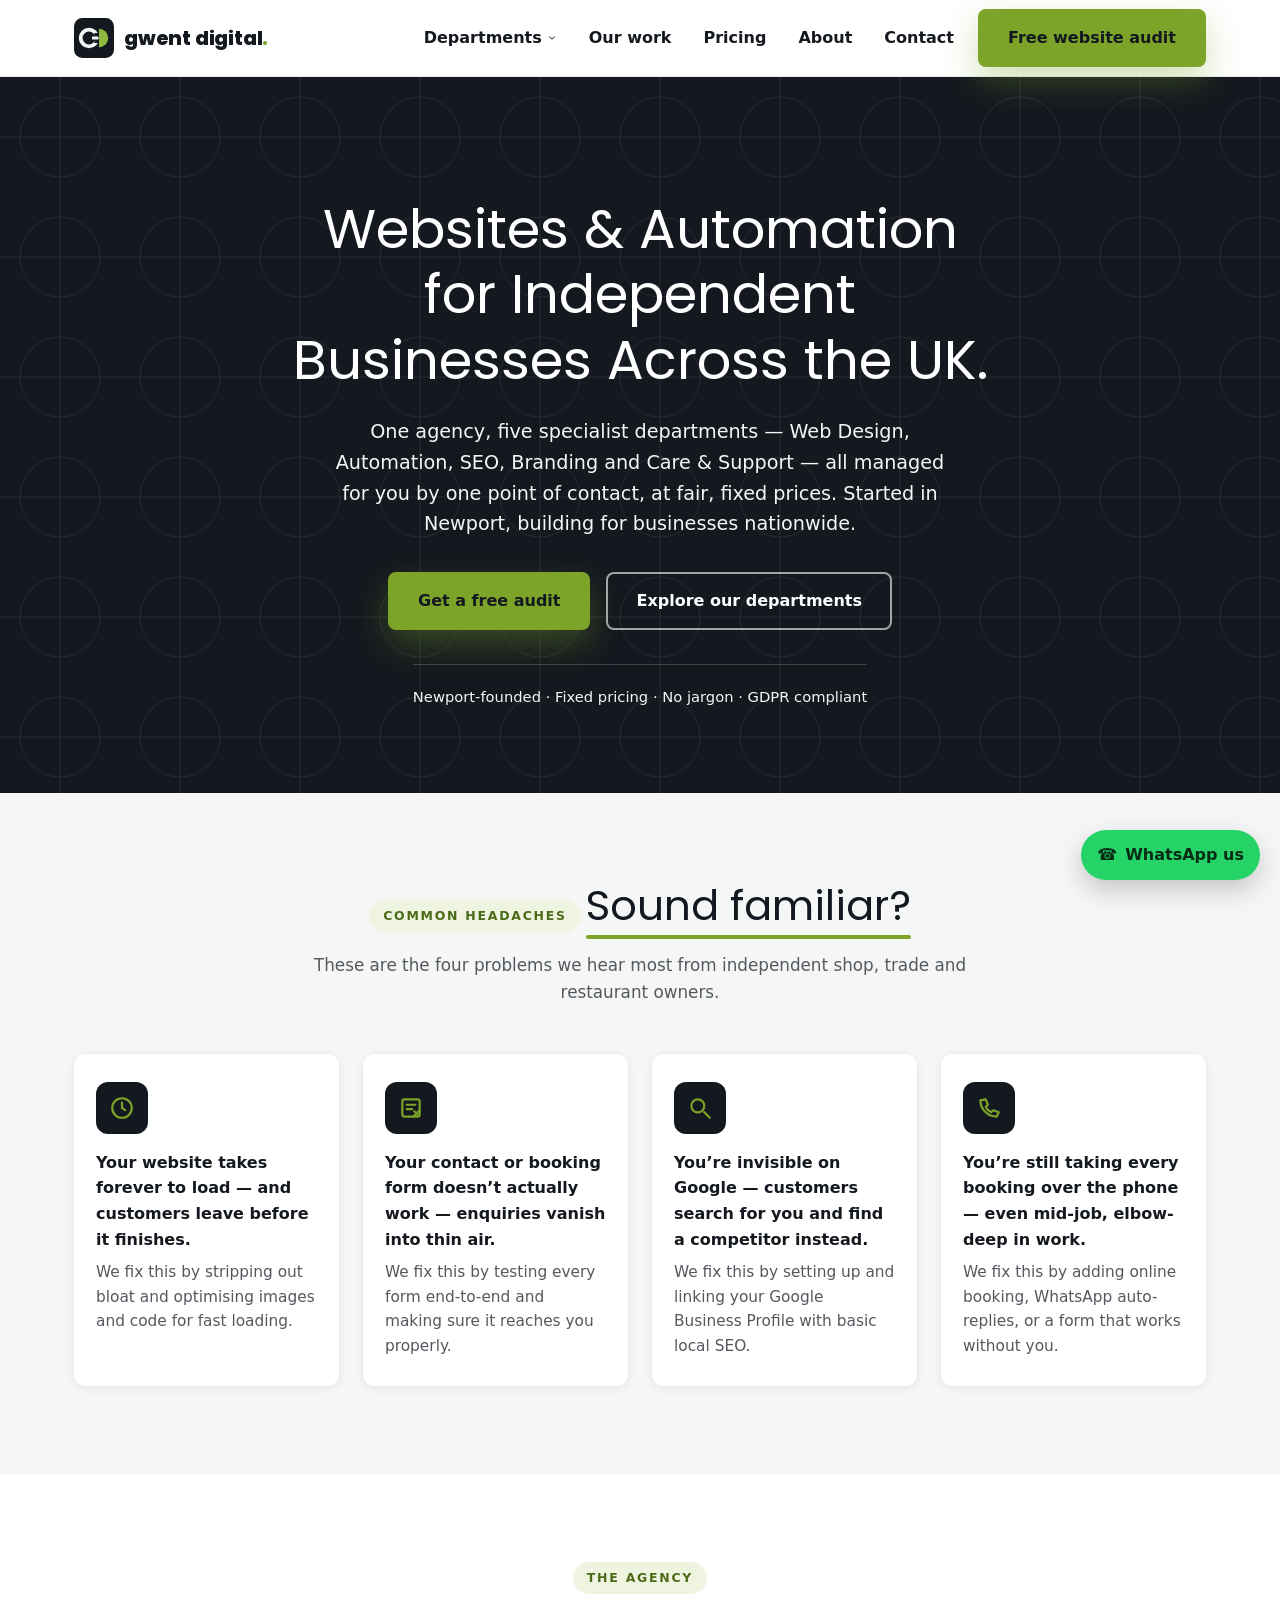
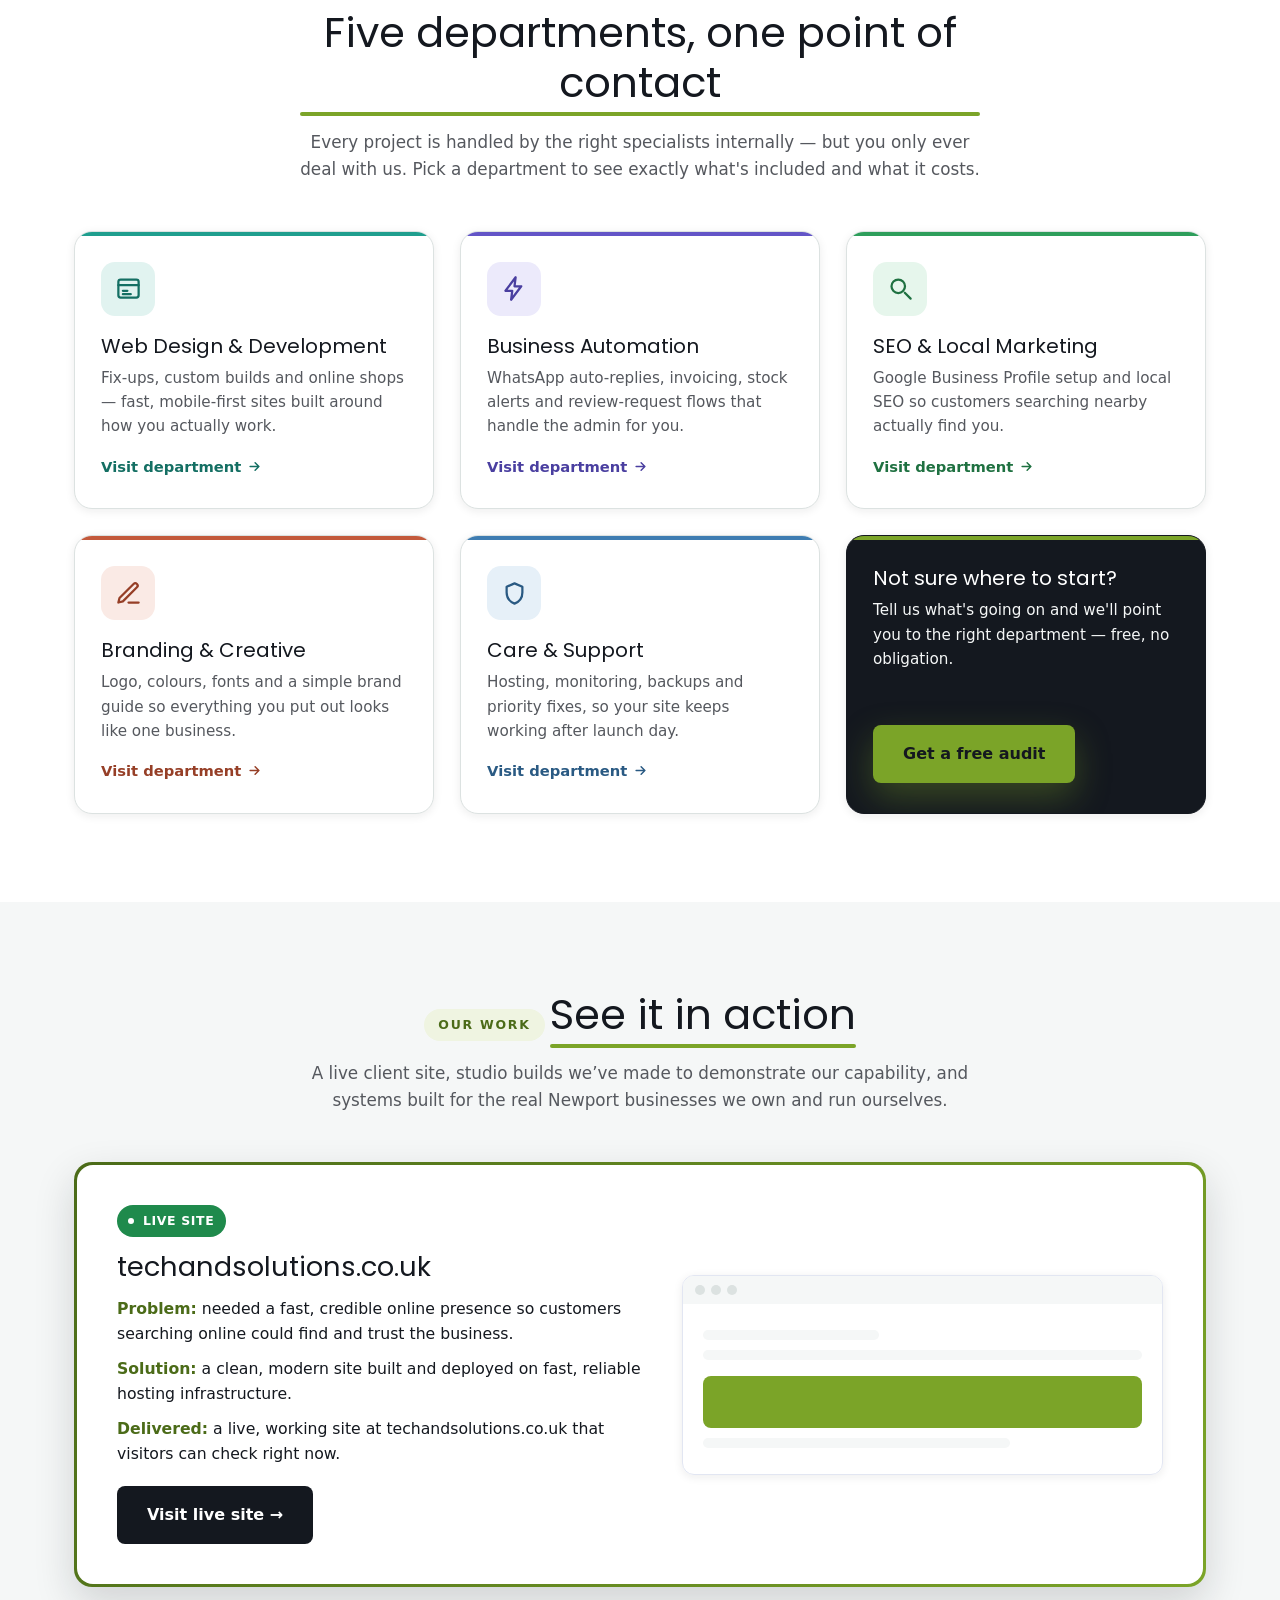
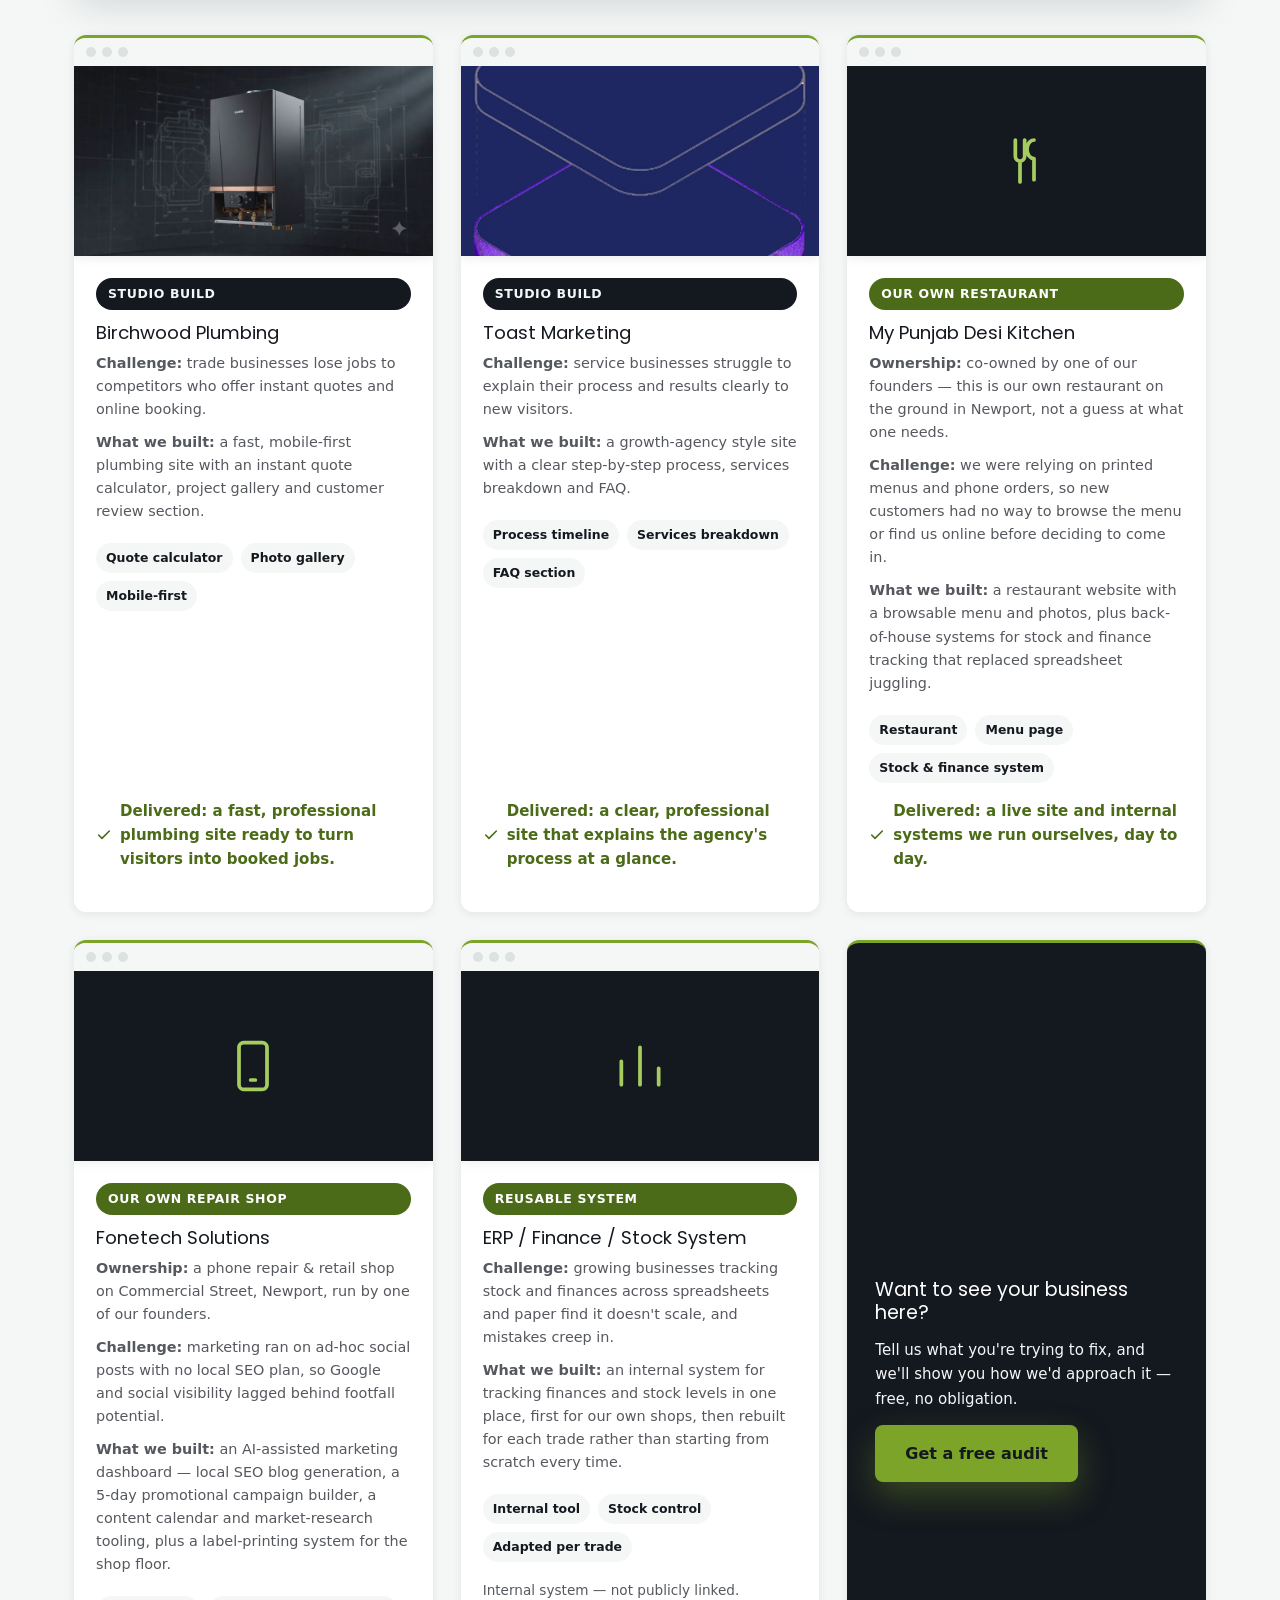
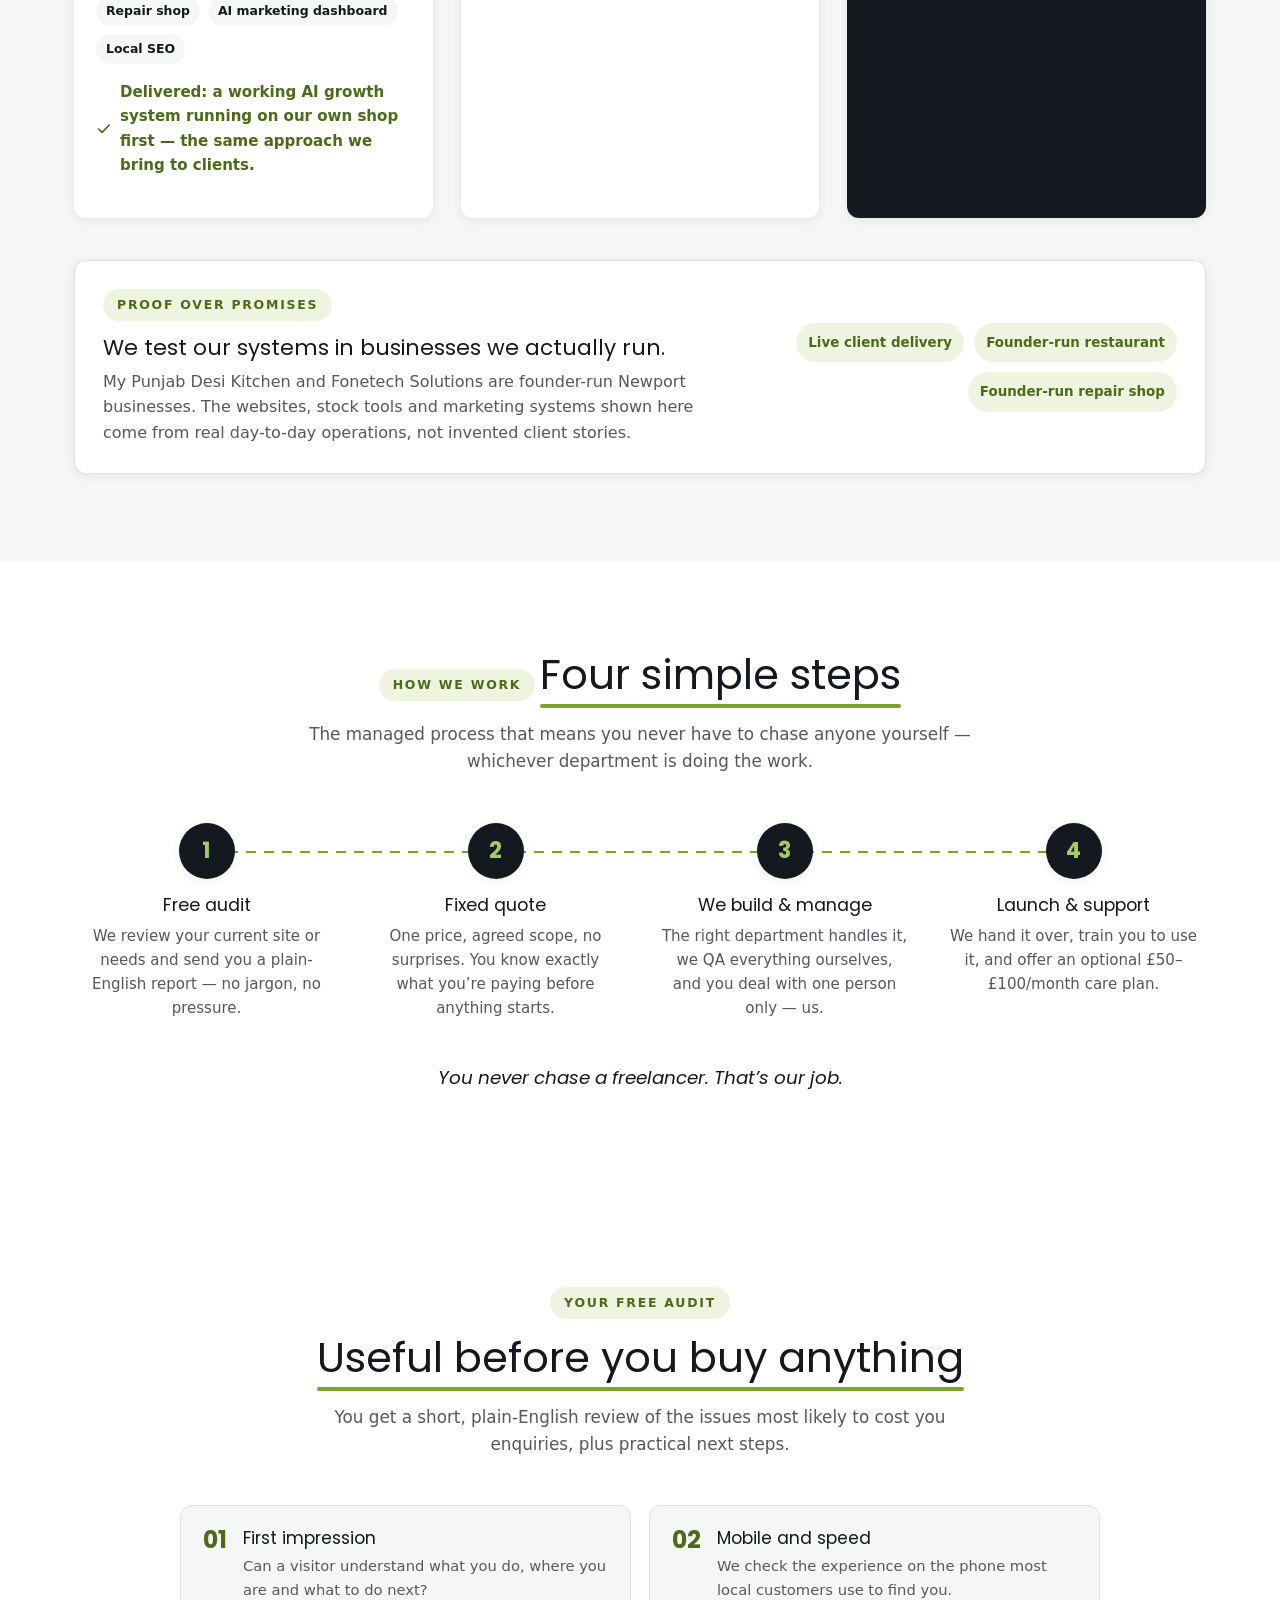
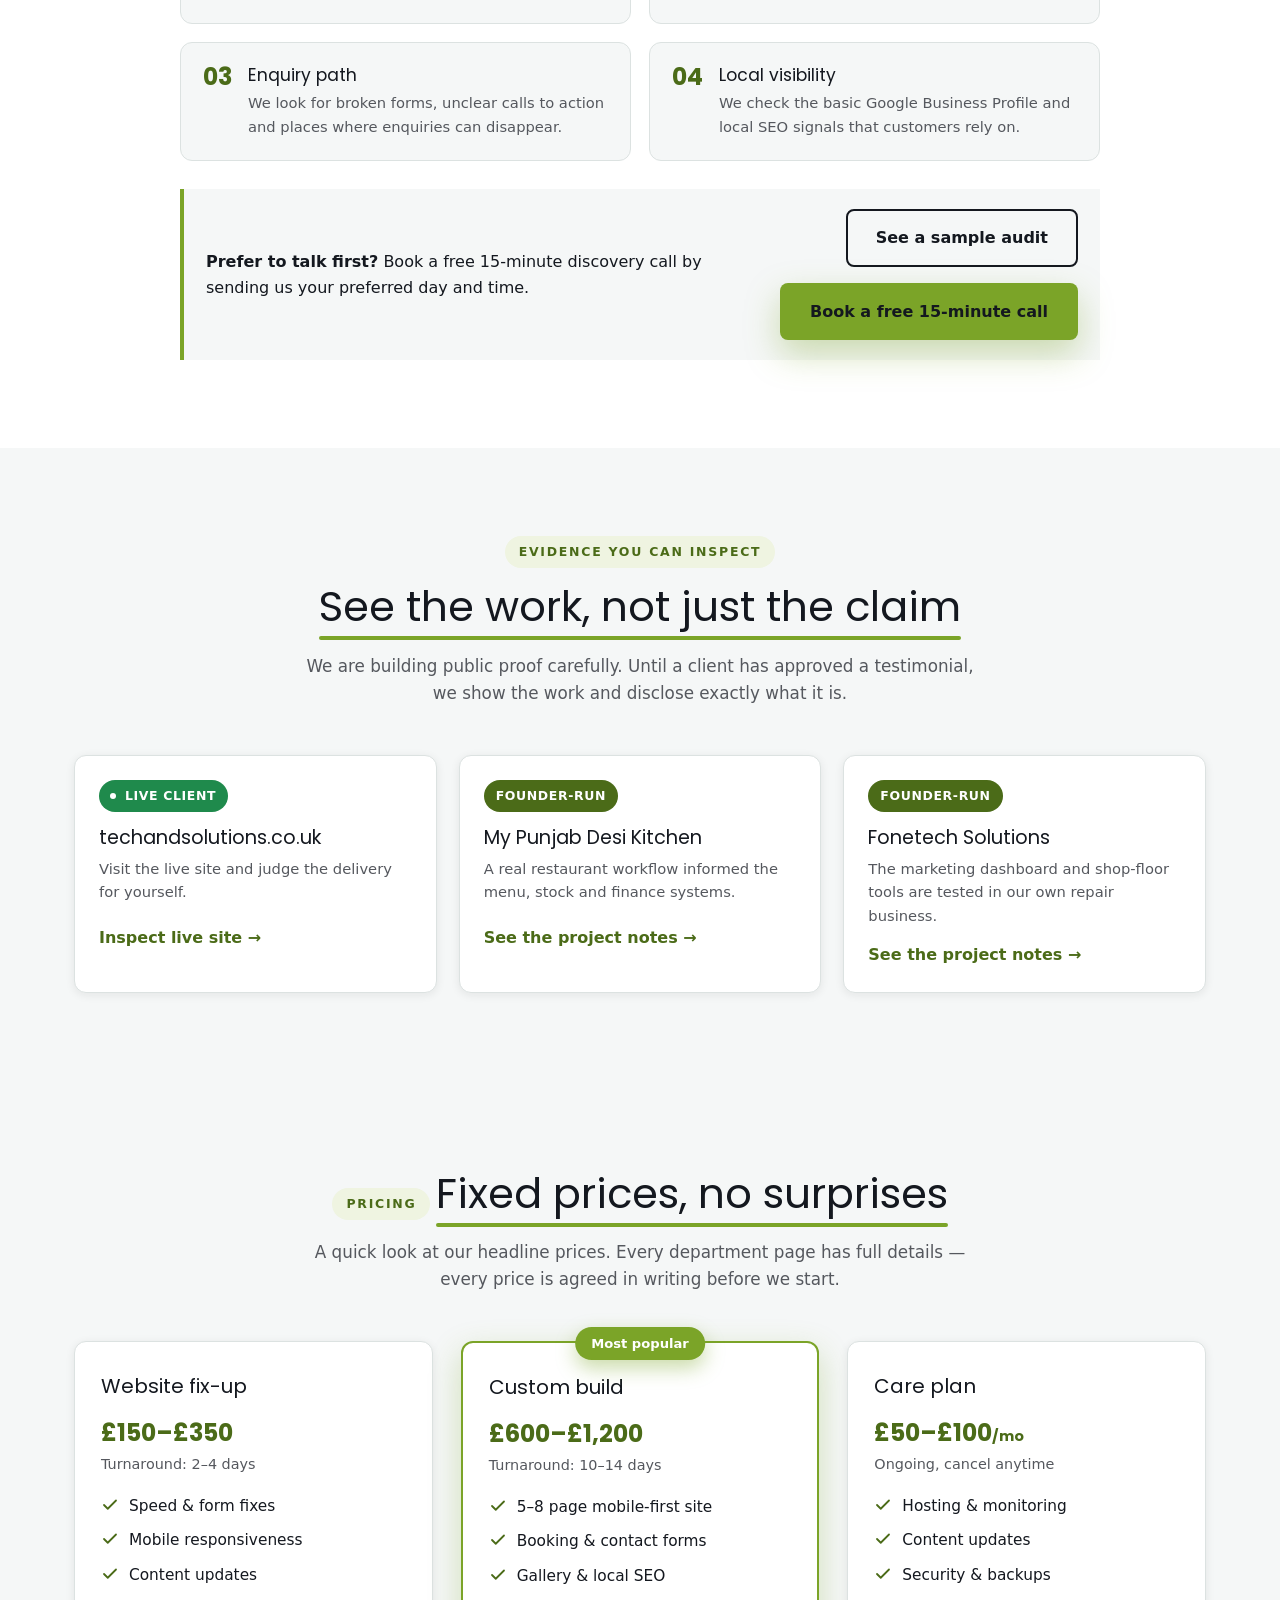
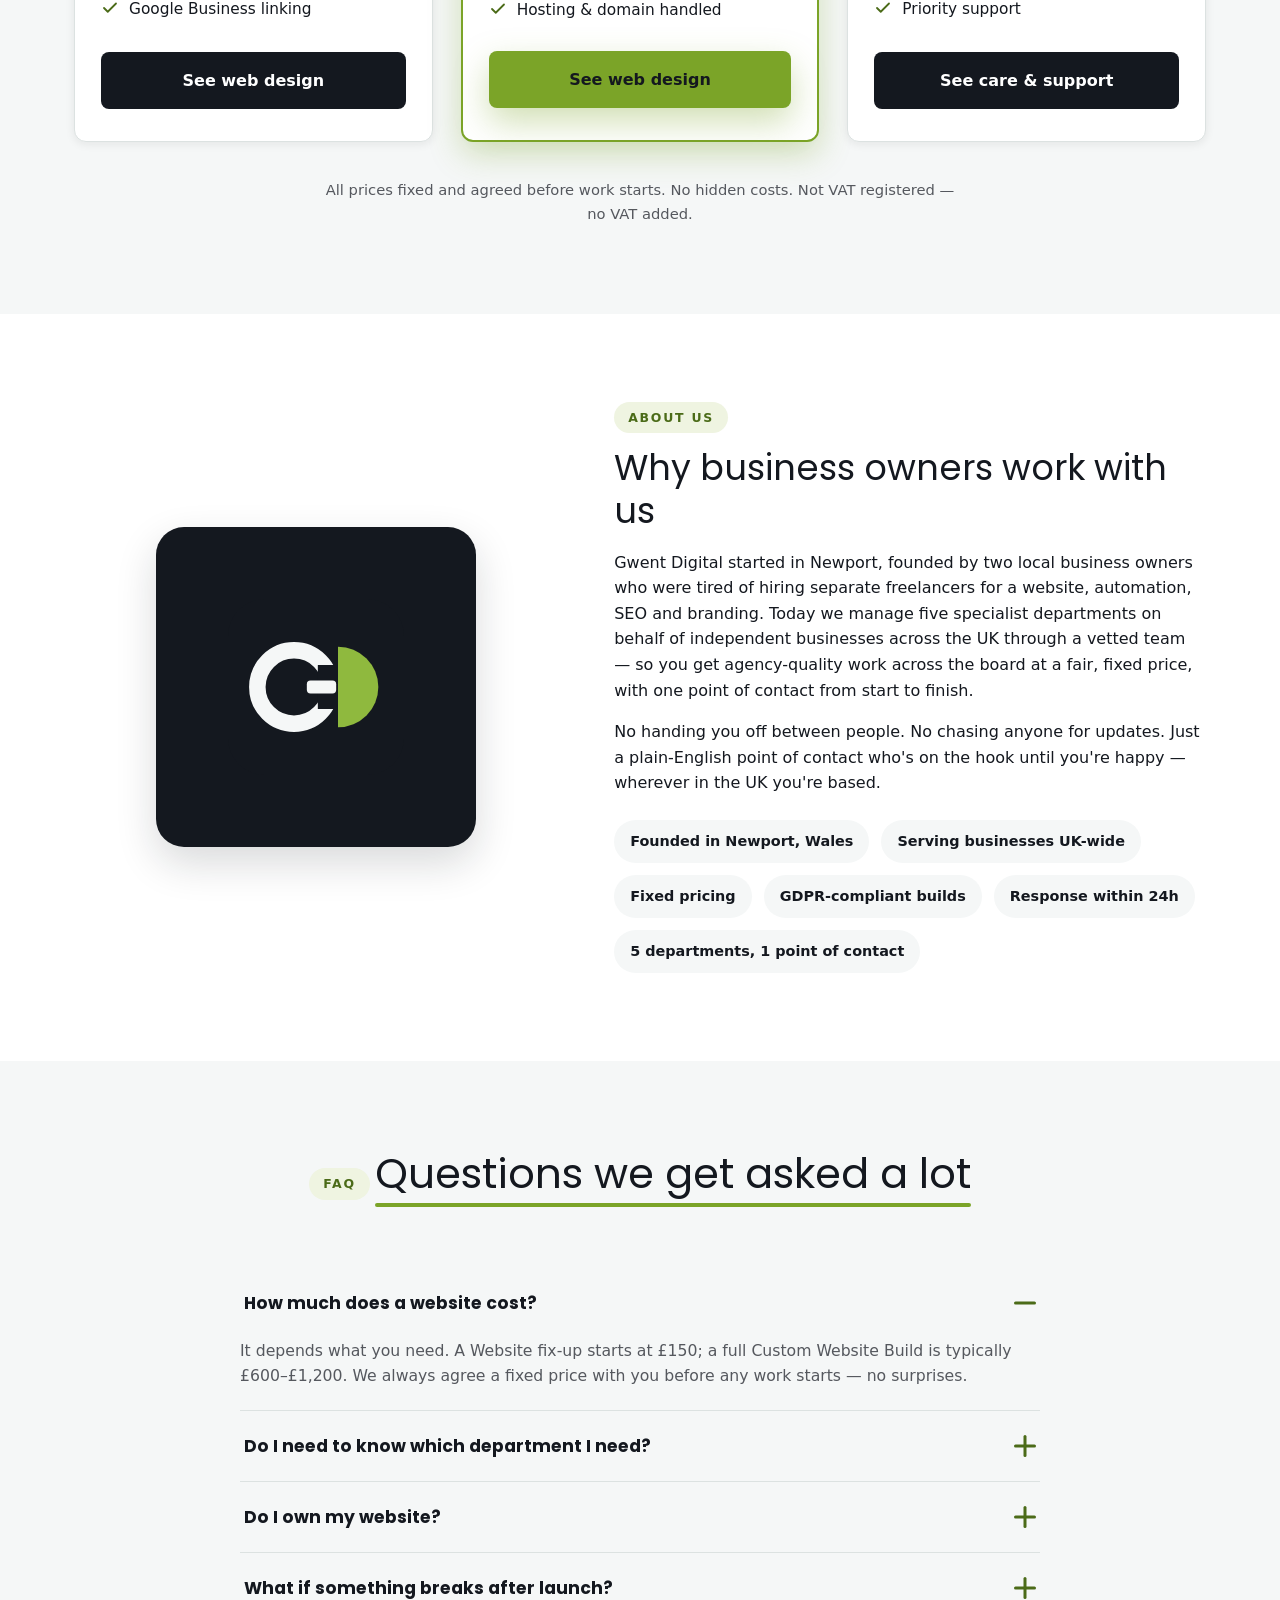
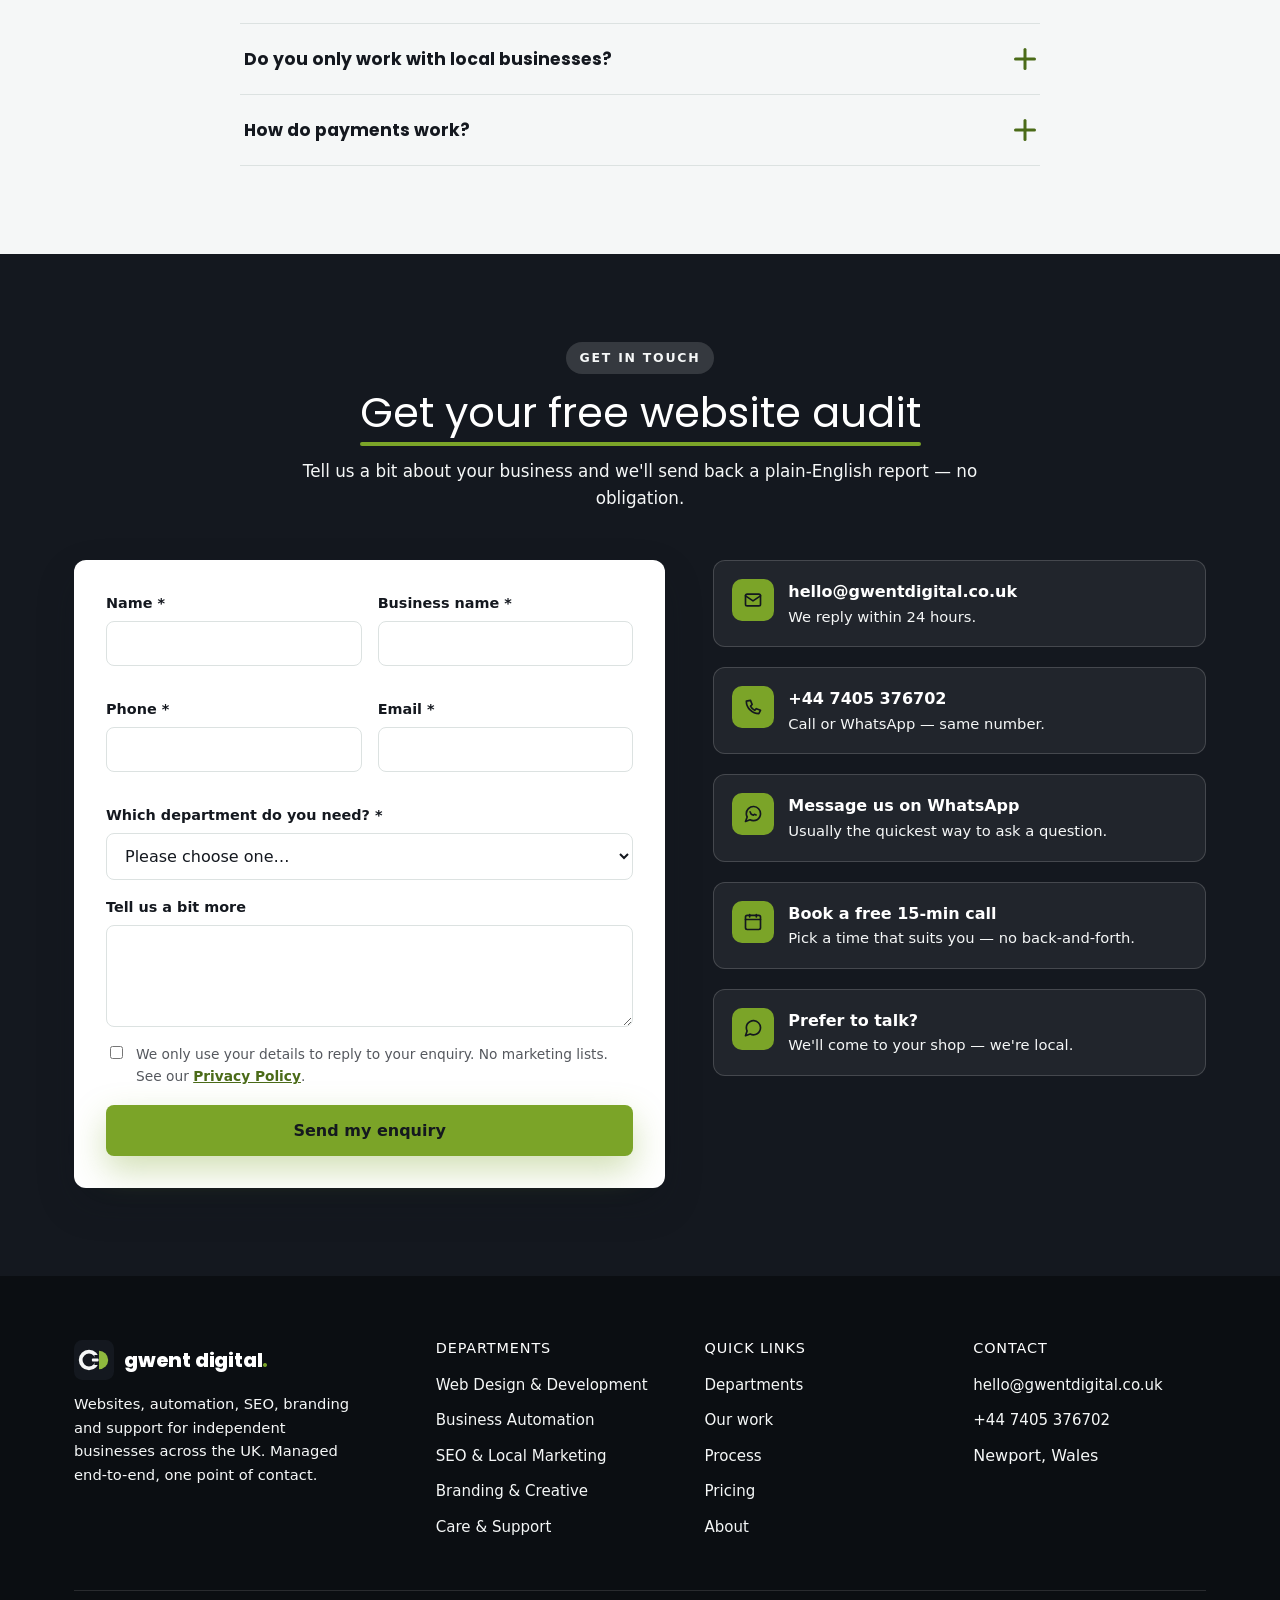
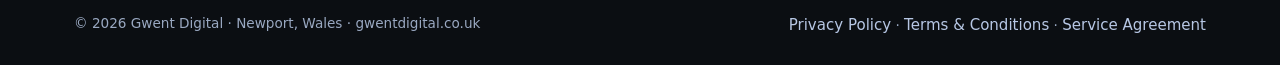
==== index.html @ 3e13096c "Rebrand to navy+olive GD monogram, reposition site UK-wide, and rework Our Work section - New GD mon" ====
﻿<!DOCTYPE html>
<html lang="en-GB">
<head>
<meta charset="UTF-8">
<meta name="viewport" content="width=device-width, initial-scale=1">
<title>Web Design & Digital Agency UK | Gwent Digital — Web, Automation, SEO, Branding &amp; Support</title>
<meta name="description" content="Gwent Digital is a five-department digital agency for independent businesses across the UK: Web Design, Automation, SEO & Local Marketing, Branding, and Care & Support. Fixed pricing, one point of contact.">
<meta name="author" content="Gwent Digital">
<meta name="robots" content="index, follow">
<link rel="canonical" href="https://gwentdigital.co.uk/">

<!-- Open Graph -->
<meta property="og:type" content="website">
<meta property="og:site_name" content="Gwent Digital">
<meta property="og:title" content="Gwent Digital — Web, Automation, SEO, Branding &amp; Support for Independent Businesses UK-Wide">
<meta property="og:description" content="Five specialist departments, one point of contact. Fixed pricing, no jargon, free website audit.">
<meta property="og:url" content="https://gwentdigital.co.uk/">
<meta property="og:image" content="https://gwentdigital.co.uk/assets/brand/og-image.png">
<meta property="og:locale" content="en_GB">
<meta name="twitter:card" content="summary_large_image">
<meta name="twitter:title" content="Gwent Digital — Websites, Automation, SEO, Branding &amp; Support">
<meta name="twitter:description" content="Fixed pricing, fast turnaround, one point of contact. Free website audit.">
<meta name="twitter:image" content="https://gwentdigital.co.uk/assets/brand/og-image.png">

<link rel="icon" type="image/svg+xml" href="assets/brand/favicon.svg">
<link rel="apple-touch-icon" href="apple-touch-icon.png">
<link rel="icon" type="image/png" sizes="32x32" href="favicon-32x32.png">
<link rel="icon" type="image/png" sizes="16x16" href="favicon-16x16.png">

<link rel="stylesheet" href="assets/css/style.css">

<script type="application/ld+json">
{
  "@context": "https://schema.org",
  "@type": "LocalBusiness",
  "name": "Gwent Digital",
  "image": "https://gwentdigital.co.uk/assets/brand/og-image.png",
  "url": "https://gwentdigital.co.uk/",
  "email": "hello@gwentdigital.co.uk",
  "telephone": "+447405376702",
  "priceRange": "££",
  "address": {
    "@type": "PostalAddress",
    "addressLocality": "Newport",
    "addressRegion": "Wales",
    "addressCountry": "GB"
  },
  "areaServed": "United Kingdom",
  "makesOffer": [
    { "@type": "Offer", "itemOffered": { "@type": "Service", "name": "Web Design & Development" } },
    { "@type": "Offer", "itemOffered": { "@type": "Service", "name": "Business Automation" } },
    { "@type": "Offer", "itemOffered": { "@type": "Service", "name": "SEO & Local Marketing" } },
    { "@type": "Offer", "itemOffered": { "@type": "Service", "name": "Branding & Creative" } },
    { "@type": "Offer", "itemOffered": { "@type": "Service", "name": "Care & Support" } }
  ]
}
</script>
</head>
<body>
<script>document.documentElement.classList.add('js');</script>

<a class="skip-link" href="#main">Skip to content</a>

<header class="navbar" id="navbar">
  <div class="nav-inner">
    <a href="#top" class="brand" aria-label="Gwent Digital — home">
      <img src="assets/brand/icon.svg" alt="" aria-hidden="true" class="logo-img" height="40"
           onerror="this.style.display='none'; this.nextElementSibling.style.display='inline-flex';">
      <svg class="logo-fallback" aria-hidden="true" style="display:none" viewBox="0 0 96 96">
        <rect width="96" height="96" rx="20" fill="#14181F"/>
        <circle cx="36" cy="48" r="20" fill="none" stroke="#F5F7F7" stroke-width="9"/>
        <rect x="49" y="36" width="15" height="24" fill="#14181F"/>
        <rect x="43" y="44.5" width="16" height="7" rx="2" fill="#F5F7F7"/>
        <path d="M60 26 A22 22 0 0 1 60 70 Z" fill="#8FB93E"/>
      </svg>
      <span class="brand-name">Gwent Digital</span>
    </a>
    <ul class="nav-links">
      <li class="has-dropdown" id="dept-dropdown">
        <a href="#departments" class="dd-toggle" aria-haspopup="true" aria-expanded="false">Departments
          <svg class="nav-caret" viewBox="0 0 24 24" fill="none" stroke="currentColor" stroke-width="2.4" stroke-linecap="round" stroke-linejoin="round"><path d="M6 9l6 6 6-6"/></svg>
        </a>
        <div class="dropdown-menu">
          <a class="dropdown-item" data-accent="web-design" href="departments/web-design.html">
            <span class="dd-icon"><svg viewBox="0 0 24 24" fill="none" stroke-width="2" stroke-linecap="round" stroke-linejoin="round"><rect x="3" y="4" width="18" height="16" rx="2"/><path d="M3 9h18"/><path d="M7 14h4M7 17h7"/></svg></span>
            <span class="dd-copy"><strong>Web Design &amp; Development</strong><small>Fast, mobile-first websites, built and managed end-to-end.</small></span>
          </a>
          <a class="dropdown-item" data-accent="automation" href="departments/automation.html">
            <span class="dd-icon"><svg viewBox="0 0 24 24" fill="none" stroke-width="2" stroke-linecap="round" stroke-linejoin="round"><path d="M13 2L4 14h6l-1 8 9-12h-6l1-8z"/></svg></span>
            <span class="dd-copy"><strong>Business Automation</strong><small>WhatsApp replies, invoicing and stock alerts that run themselves.</small></span>
          </a>
          <a class="dropdown-item" data-accent="seo-marketing" href="departments/seo-marketing.html">
            <span class="dd-icon"><svg viewBox="0 0 24 24" fill="none" stroke-width="2" stroke-linecap="round" stroke-linejoin="round"><circle cx="10" cy="10" r="6"/><path d="M21 21l-5.2-5.2"/></svg></span>
            <span class="dd-copy"><strong>SEO &amp; Local Marketing</strong><small>Get found on Google before your competitors do.</small></span>
          </a>
          <a class="dropdown-item" data-accent="branding" href="departments/branding.html">
            <span class="dd-icon"><svg viewBox="0 0 24 24" fill="none" stroke-width="2" stroke-linecap="round" stroke-linejoin="round"><path d="M12 20h9"/><path d="M16.5 3.5a2.12 2.12 0 013 3L7 19l-4 1 1-4 12.5-12.5z"/></svg></span>
            <span class="dd-copy"><strong>Branding &amp; Creative</strong><small>Logos, colours and a visual identity people remember.</small></span>
          </a>
          <a class="dropdown-item" data-accent="care-support" href="departments/care-support.html">
            <span class="dd-icon"><svg viewBox="0 0 24 24" fill="none" stroke-width="2" stroke-linecap="round" stroke-linejoin="round"><path d="M12 3l7 3v5c0 5-3.2 8.4-7 10-3.8-1.6-7-5-7-10V6l7-3z"/></svg></span>
            <span class="dd-copy"><strong>Care &amp; Support</strong><small>Hosting, monitoring and updates so nothing breaks quietly.</small></span>
          </a>
        </div>
      </li>
      <li><a href="#work">Our work</a></li>
      <li><a href="#pricing">Pricing</a></li>
      <li><a href="#about">About</a></li>
      <li><a href="#contact">Contact</a></li>
      <li><a class="btn btn-gold nav-cta" href="#contact">Free website audit</a></li>
    </ul>
    <button class="hamburger" id="hamburger" aria-label="Open menu" aria-expanded="false" aria-controls="mobile-panel">
      <svg class="icon-open" viewBox="0 0 24 24" fill="none" stroke="#14181F" stroke-width="2" stroke-linecap="round"><path d="M3 6h18M3 12h18M3 18h18"/></svg>
      <svg class="icon-close" viewBox="0 0 24 24" fill="none" stroke="#14181F" stroke-width="2" stroke-linecap="round"><path d="M6 6l12 12M18 6L6 18"/></svg>
    </button>
  </div>
  <nav class="mobile-panel" id="mobile-panel" aria-label="Mobile navigation">
    <ul>
      <li class="mp-group-label">Departments</li>
      <li><a class="mp-sub" href="departments/web-design.html">Web Design &amp; Development</a></li>
      <li><a class="mp-sub" href="departments/automation.html">Business Automation</a></li>
      <li><a class="mp-sub" href="departments/seo-marketing.html">SEO &amp; Local Marketing</a></li>
      <li><a class="mp-sub" href="departments/branding.html">Branding &amp; Creative</a></li>
      <li><a class="mp-sub" href="departments/care-support.html">Care &amp; Support</a></li>
      <li><a href="#work">Our work</a></li>
      <li><a href="#pricing">Pricing</a></li>
      <li><a href="#about">About</a></li>
      <li><a href="#contact">Contact</a></li>
    </ul>
    <a class="btn btn-gold btn-block nav-cta" href="#contact">Free website audit</a>
  </nav>
</header>

<main id="main">

<!-- HERO -->
<section class="hero" id="top">
  <div class="container hero-inner reveal">
    <h1>Websites &amp; Automation for Independent Businesses Across the UK.</h1>
    <p class="subline">One agency, five specialist departments &mdash; Web Design, Automation, SEO, Branding and Care &amp; Support &mdash; all managed for you by one point of contact, at fair, fixed prices. Started in Newport, building for businesses nationwide.</p>
    <div class="hero-actions">
      <a href="#contact" class="btn btn-gold">Get a free audit</a>
      <a href="#departments" class="btn btn-outline">Explore our departments</a>
    </div>
    <div class="trust-strip">Newport-founded &middot; Fixed pricing &middot; No jargon &middot; GDPR compliant</div>
  </div>
</section>

<!-- PROBLEMS WE FIX -->
<section class="problems" id="problems">
  <div class="container">
    <div class="section-head reveal">
      <span class="section-label">Common headaches</span>
      <h2 class="underline">Sound familiar?</h2>
      <p>These are the four problems we hear most from independent shop, trade and restaurant owners.</p>
    </div>
    <div class="problem-grid reveal-stagger">
      <div class="problem-card">
        <div class="icon-wrap"><svg viewBox="0 0 24 24" fill="none" stroke-width="2" stroke-linecap="round" stroke-linejoin="round"><circle cx="12" cy="12" r="9"/><path d="M12 7v5l3 2"/></svg></div>
        <p class="pain">Your website takes forever to load &mdash; and customers leave before it finishes.</p>
        <p class="fix">We fix this by stripping out bloat and optimising images and code for fast loading.</p>
      </div>
      <div class="problem-card">
        <div class="icon-wrap"><svg viewBox="0 0 24 24" fill="none" stroke-width="2" stroke-linecap="round" stroke-linejoin="round"><rect x="4" y="4" width="16" height="16" rx="2"/><path d="M8 9h8M8 13h5"/><path d="M15 15l4 4M19 15l-4 4"/></svg></div>
        <p class="pain">Your contact or booking form doesn&rsquo;t actually work &mdash; enquiries vanish into thin air.</p>
        <p class="fix">We fix this by testing every form end-to-end and making sure it reaches you properly.</p>
      </div>
      <div class="problem-card">
        <div class="icon-wrap"><svg viewBox="0 0 24 24" fill="none" stroke-width="2" stroke-linecap="round" stroke-linejoin="round"><circle cx="10" cy="10" r="6"/><path d="M21 21l-5.2-5.2"/></svg></div>
        <p class="pain">You&rsquo;re invisible on Google &mdash; customers search for you and find a competitor instead.</p>
        <p class="fix">We fix this by setting up and linking your Google Business Profile with basic local SEO.</p>
      </div>
      <div class="problem-card">
        <div class="icon-wrap"><svg viewBox="0 0 24 24" fill="none" stroke-width="2" stroke-linecap="round" stroke-linejoin="round"><path d="M4 5c0 8 7 15 15 15l2-4-5-2-2 2c-2-1-4-3-5-5l2-2-2-5z"/></svg></div>
        <p class="pain">You&rsquo;re still taking every booking over the phone &mdash; even mid-job, elbow-deep in work.</p>
        <p class="fix">We fix this by adding online booking, WhatsApp auto-replies, or a form that works without you.</p>
      </div>
    </div>
  </div>
</section>

<!-- DEPARTMENTS -->
<section id="departments">
  <div class="container">
    <div class="section-head reveal">
      <span class="section-label">The agency</span>
      <h2 class="underline">Five departments, one point of contact</h2>
      <p>Every project is handled by the right specialists internally &mdash; but you only ever deal with us. Pick a department to see exactly what's included and what it costs.</p>
    </div>
    <div class="dept-grid reveal-stagger">

      <a class="dept-card" data-accent="web-design" href="departments/web-design.html">
        <div class="icon-wrap"><svg viewBox="0 0 24 24" fill="none" stroke-width="2" stroke-linecap="round" stroke-linejoin="round"><rect x="3" y="4" width="18" height="16" rx="2"/><path d="M3 9h18"/><path d="M7 14h4M7 17h7"/></svg></div>
        <h3>Web Design &amp; Development</h3>
        <p>Fix-ups, custom builds and online shops &mdash; fast, mobile-first sites built around how you actually work.</p>
        <span class="dept-link">Visit department <svg viewBox="0 0 24 24" fill="none" stroke="currentColor" stroke-width="2.4" stroke-linecap="round" stroke-linejoin="round"><path d="M5 12h14M13 6l6 6-6 6"/></svg></span>
      </a>

      <a class="dept-card" data-accent="automation" href="departments/automation.html">
        <div class="icon-wrap"><svg viewBox="0 0 24 24" fill="none" stroke-width="2" stroke-linecap="round" stroke-linejoin="round"><path d="M13 2L4 14h6l-1 8 9-12h-6l1-8z"/></svg></div>
        <h3>Business Automation</h3>
        <p>WhatsApp auto-replies, invoicing, stock alerts and review-request flows that handle the admin for you.</p>
        <span class="dept-link">Visit department <svg viewBox="0 0 24 24" fill="none" stroke="currentColor" stroke-width="2.4" stroke-linecap="round" stroke-linejoin="round"><path d="M5 12h14M13 6l6 6-6 6"/></svg></span>
      </a>

      <a class="dept-card" data-accent="seo-marketing" href="departments/seo-marketing.html">
        <div class="icon-wrap"><svg viewBox="0 0 24 24" fill="none" stroke-width="2" stroke-linecap="round" stroke-linejoin="round"><circle cx="10" cy="10" r="6"/><path d="M21 21l-5.2-5.2"/></svg></div>
        <h3>SEO &amp; Local Marketing</h3>
        <p>Google Business Profile setup and local SEO so customers searching nearby actually find you.</p>
        <span class="dept-link">Visit department <svg viewBox="0 0 24 24" fill="none" stroke="currentColor" stroke-width="2.4" stroke-linecap="round" stroke-linejoin="round"><path d="M5 12h14M13 6l6 6-6 6"/></svg></span>
      </a>

      <a class="dept-card" data-accent="branding" href="departments/branding.html">
        <div class="icon-wrap"><svg viewBox="0 0 24 24" fill="none" stroke-width="2" stroke-linecap="round" stroke-linejoin="round"><path d="M12 20h9"/><path d="M16.5 3.5a2.12 2.12 0 013 3L7 19l-4 1 1-4 12.5-12.5z"/></svg></div>
        <h3>Branding &amp; Creative</h3>
        <p>Logo, colours, fonts and a simple brand guide so everything you put out looks like one business.</p>
        <span class="dept-link">Visit department <svg viewBox="0 0 24 24" fill="none" stroke="currentColor" stroke-width="2.4" stroke-linecap="round" stroke-linejoin="round"><path d="M5 12h14M13 6l6 6-6 6"/></svg></span>
      </a>

      <a class="dept-card" data-accent="care-support" href="departments/care-support.html">
        <div class="icon-wrap"><svg viewBox="0 0 24 24" fill="none" stroke-width="2" stroke-linecap="round" stroke-linejoin="round"><path d="M12 3l7 3v5c0 5-3.2 8.4-7 10-3.8-1.6-7-5-7-10V6l7-3z"/></svg></div>
        <h3>Care &amp; Support</h3>
        <p>Hosting, monitoring, backups and priority fixes, so your site keeps working after launch day.</p>
        <span class="dept-link">Visit department <svg viewBox="0 0 24 24" fill="none" stroke="currentColor" stroke-width="2.4" stroke-linecap="round" stroke-linejoin="round"><path d="M5 12h14M13 6l6 6-6 6"/></svg></span>
      </a>

      <div class="dept-card" style="justify-content:center;align-items:flex-start;background:var(--navy);border-color:var(--navy);">
        <h3 style="color:var(--white);">Not sure where to start?</h3>
        <p style="color:var(--ice);">Tell us what's going on and we'll point you to the right department &mdash; free, no obligation.</p>
        <a href="#contact" class="btn btn-gold" style="margin-top:auto;">Get a free audit</a>
      </div>

    </div>
  </div>
</section>

<!-- OUR WORK -->
<section class="work" id="work">
  <div class="container">
    <div class="section-head reveal">
      <span class="section-label">Our work</span>
      <h2 class="underline">See it in action</h2>
      <p>A live client site, studio builds we&rsquo;ve made to demonstrate our capability, and systems built for the real Newport businesses we own and run ourselves.</p>
    </div>

    <div class="featured-card reveal">
      <div class="featured-card-inner">
        <div>
          <span class="badge badge-live">Live site</span>
          <h3>techandsolutions.co.uk</h3>
          <ul class="story-steps">
            <li><b>Problem:</b> needed a fast, credible online presence so customers searching online could find and trust the business.</li>
            <li><b>Solution:</b> a clean, modern site built and deployed on fast, reliable hosting infrastructure.</li>
            <li><b>Delivered:</b> a live, working site at techandsolutions.co.uk that visitors can check right now.</li>
          </ul>
          <a href="https://techandsolutions.co.uk" target="_blank" rel="noopener" class="btn btn-navy">Visit live site &rarr;</a>
        </div>
        <div class="mock-browser">
          <div class="mock-bar"><span></span><span></span><span></span></div>
          <div class="mock-body">
            <div class="mock-line short"></div>
            <div class="mock-line wide"></div>
            <div class="mock-block gold"></div>
            <div class="mock-line med"></div>
          </div>
        </div>
      </div>
    </div>

    <div class="work-grid reveal-stagger">

      <div class="story-card">
        <div class="mock-browser">
          <div class="mock-bar"><span></span><span></span><span></span></div>
          <img src="assets/work/birchwood-plumbing.jpg" alt="Product visual from the Birchwood Plumbing Studio Build site" class="mock-photo" loading="lazy" width="900" height="506">
        </div>
        <div class="story-card-body">
          <span class="badge badge-studio">Studio build</span>
          <h4>Birchwood Plumbing</h4>
          <p class="challenge"><b>Challenge:</b> trade businesses lose jobs to competitors who offer instant quotes and online booking.</p>
          <p class="challenge"><b>What we built:</b> a fast, mobile-first plumbing site with an instant quote calculator, project gallery and customer review section.</p>
          <div class="chip-row">
            <span class="chip">Quote calculator</span>
            <span class="chip">Photo gallery</span>
            <span class="chip">Mobile-first</span>
          </div>
          <p class="story-result"><svg viewBox="0 0 24 24" fill="none" stroke-width="2.4" stroke-linecap="round" stroke-linejoin="round"><path d="M20 6L9 17l-5-5"/></svg> Delivered: a fast, professional plumbing site ready to turn visitors into booked jobs.</p>
        </div>
      </div>

      <div class="story-card">
        <div class="mock-browser">
          <div class="mock-bar"><span></span><span></span><span></span></div>
          <img src="assets/work/toast-marketing.jpg" alt="Visual asset from the Toast Marketing Studio Build site" class="mock-photo" loading="lazy" width="700" height="736">
        </div>
        <div class="story-card-body">
          <span class="badge badge-studio">Studio build</span>
          <h4>Toast Marketing</h4>
          <p class="challenge"><b>Challenge:</b> service businesses struggle to explain their process and results clearly to new visitors.</p>
          <p class="challenge"><b>What we built:</b> a growth-agency style site with a clear step-by-step process, services breakdown and FAQ.</p>
          <div class="chip-row">
            <span class="chip">Process timeline</span>
            <span class="chip">Services breakdown</span>
            <span class="chip">FAQ section</span>
          </div>
          <p class="story-result"><svg viewBox="0 0 24 24" fill="none" stroke-width="2.4" stroke-linecap="round" stroke-linejoin="round"><path d="M20 6L9 17l-5-5"/></svg> Delivered: a clear, professional site that explains the agency's process at a glance.</p>
        </div>
      </div>

      <div class="story-card">
        <div class="mock-browser">
          <div class="mock-bar"><span></span><span></span><span></span></div>
          <div class="mock-iconpanel"><svg viewBox="0 0 24 24" fill="none" stroke-width="1.8" stroke-linecap="round" stroke-linejoin="round"><path d="M7 3v7a2 2 0 002 2h0a2 2 0 002-2V3M9 12v9M15 3c-1.5 0-3 1.5-3 4s1.5 4 3 4v9"/></svg></div>
        </div>
        <div class="story-card-body">
          <span class="badge badge-owned">Our own restaurant</span>
          <h4>My Punjab Desi Kitchen</h4>
          <p class="challenge"><b>Ownership:</b> co-owned by one of our founders &mdash; this is our own restaurant on the ground in Newport, not a guess at what one needs.</p>
          <p class="challenge"><b>Challenge:</b> we were relying on printed menus and phone orders, so new customers had no way to browse the menu or find us online before deciding to come in.</p>
          <p class="challenge"><b>What we built:</b> a restaurant website with a browsable menu and photos, plus back-of-house systems for stock and finance tracking that replaced spreadsheet juggling.</p>
          <div class="chip-row">
            <span class="chip">Restaurant</span>
            <span class="chip">Menu page</span>
            <span class="chip">Stock &amp; finance system</span>
          </div>
          <p class="story-result"><svg viewBox="0 0 24 24" fill="none" stroke-width="2.4" stroke-linecap="round" stroke-linejoin="round"><path d="M20 6L9 17l-5-5"/></svg> Delivered: a live site and internal systems we run ourselves, day to day.</p>
        </div>
      </div>

      <div class="story-card">
        <div class="mock-browser">
          <div class="mock-bar"><span></span><span></span><span></span></div>
          <div class="mock-iconpanel"><svg viewBox="0 0 24 24" fill="none" stroke-width="1.8" stroke-linecap="round" stroke-linejoin="round"><rect x="6" y="2" width="12" height="20" rx="2"/><path d="M11 18h2"/></svg></div>
        </div>
        <div class="story-card-body">
          <span class="badge badge-owned">Our own repair shop</span>
          <h4>Fonetech Solutions</h4>
          <p class="challenge"><b>Ownership:</b> a phone repair &amp; retail shop on Commercial Street, Newport, run by one of our founders.</p>
          <p class="challenge"><b>Challenge:</b> marketing ran on ad-hoc social posts with no local SEO plan, so Google and social visibility lagged behind footfall potential.</p>
          <p class="challenge"><b>What we built:</b> an AI-assisted marketing dashboard &mdash; local SEO blog generation, a 5-day promotional campaign builder, a content calendar and market-research tooling, plus a label-printing system for the shop floor.</p>
          <div class="chip-row">
            <span class="chip">Repair shop</span>
            <span class="chip">AI marketing dashboard</span>
            <span class="chip">Local SEO</span>
          </div>
          <p class="story-result"><svg viewBox="0 0 24 24" fill="none" stroke-width="2.4" stroke-linecap="round" stroke-linejoin="round"><path d="M20 6L9 17l-5-5"/></svg> Delivered: a working AI growth system running on our own shop first &mdash; the same approach we bring to clients.</p>
        </div>
      </div>

      <div class="story-card">
        <div class="mock-browser">
          <div class="mock-bar"><span></span><span></span><span></span></div>
          <div class="mock-iconpanel"><svg viewBox="0 0 24 24" fill="none" stroke-width="1.8" stroke-linecap="round" stroke-linejoin="round"><path d="M4 20V10M12 20V4M20 20v-7"/></svg></div>
        </div>
        <div class="story-card-body">
          <span class="badge badge-owned">Reusable system</span>
          <h4>ERP / Finance / Stock System</h4>
          <p class="challenge"><b>Challenge:</b> growing businesses tracking stock and finances across spreadsheets and paper find it doesn't scale, and mistakes creep in.</p>
          <p class="challenge"><b>What we built:</b> an internal system for tracking finances and stock levels in one place, first for our own shops, then rebuilt for each trade rather than starting from scratch every time.</p>
          <div class="chip-row">
            <span class="chip">Internal tool</span>
            <span class="chip">Stock control</span>
            <span class="chip">Adapted per trade</span>
          </div>
          <p class="portfolio-note">Internal system &mdash; not publicly linked.</p>
        </div>
      </div>

      <div class="story-card work-cta-card">
        <h4>Want to see your business here?</h4>
        <p>Tell us what you're trying to fix, and we'll show you how we'd approach it &mdash; free, no obligation.</p>
        <a href="#contact" class="btn btn-gold">Get a free audit</a>
      </div>

    </div>

    <div class="proof-strip reveal">
      <div>
        <span class="section-label">Proof over promises</span>
        <h3>We test our systems in businesses we actually run.</h3>
        <p>My Punjab Desi Kitchen and Fonetech Solutions are founder-run Newport businesses. The websites, stock tools and marketing systems shown here come from real day-to-day operations, not invented client stories.</p>
      </div>
      <div class="proof-points">
        <span>Live client delivery</span>
        <span>Founder-run restaurant</span>
        <span>Founder-run repair shop</span>
      </div>
    </div>
  </div>
</section>

<!-- PROCESS -->
<section id="process">
  <div class="container">
    <div class="section-head reveal">
      <span class="section-label">How we work</span>
      <h2 class="underline">Four simple steps</h2>
      <p>The managed process that means you never have to chase anyone yourself &mdash; whichever department is doing the work.</p>
    </div>
    <div class="process-line reveal-stagger">
      <div class="process-step">
        <div class="step-num">1</div>
        <h3>Free audit</h3>
        <p>We review your current site or needs and send you a plain-English report &mdash; no jargon, no pressure.</p>
      </div>
      <div class="process-step">
        <div class="step-num">2</div>
        <h3>Fixed quote</h3>
        <p>One price, agreed scope, no surprises. You know exactly what you&rsquo;re paying before anything starts.</p>
      </div>
      <div class="process-step">
        <div class="step-num">3</div>
        <h3>We build &amp; manage</h3>
        <p>The right department handles it, we QA everything ourselves, and you deal with one person only &mdash; us.</p>
      </div>
      <div class="process-step">
        <div class="step-num">4</div>
        <h3>Launch &amp; support</h3>
        <p>We hand it over, train you to use it, and offer an optional &pound;50&ndash;&pound;100/month care plan.</p>
      </div>
    </div>
    <p class="process-footer reveal">You never chase a freelancer. That&rsquo;s our job.</p>
  </div>
</section>

<!-- AUDIT PREVIEW -->
<section class="audit-preview" id="audit-preview">
  <div class="container">
    <div class="section-head reveal">
      <span class="section-label">Your free audit</span>
      <h2 class="underline">Useful before you buy anything</h2>
      <p>You get a short, plain-English review of the issues most likely to cost you enquiries, plus practical next steps.</p>
    </div>
    <div class="audit-grid reveal-stagger">
      <div class="audit-item"><span class="audit-number">01</span><div><h3>First impression</h3><p>Can a visitor understand what you do, where you are and what to do next?</p></div></div>
      <div class="audit-item"><span class="audit-number">02</span><div><h3>Mobile and speed</h3><p>We check the experience on the phone most local customers use to find you.</p></div></div>
      <div class="audit-item"><span class="audit-number">03</span><div><h3>Enquiry path</h3><p>We look for broken forms, unclear calls to action and places where enquiries can disappear.</p></div></div>
      <div class="audit-item"><span class="audit-number">04</span><div><h3>Local visibility</h3><p>We check the basic Google Business Profile and local SEO signals that customers rely on.</p></div></div>
    </div>
    <div class="audit-cta reveal">
      <p><strong>Prefer to talk first?</strong> Book a free 15-minute discovery call by sending us your preferred day and time.</p>
      <div class="hero-actions audit-actions"><a href="audit-example.html" class="btn btn-outline-navy">See a sample audit</a><a href="#contact" class="btn btn-gold">Book a free 15-minute call</a></div>
    </div>
  </div>
</section>

<!-- REVIEWS / PROOF -->
<section class="problems" id="proof">
  <div class="container">
    <div class="section-head reveal">
      <span class="section-label">Evidence you can inspect</span>
      <h2 class="underline">See the work, not just the claim</h2>
      <p>We are building public proof carefully. Until a client has approved a testimonial, we show the work and disclose exactly what it is.</p>
    </div>
    <div class="review-proof-grid reveal-stagger">
      <div class="review-proof"><span class="badge badge-live">Live client</span><h3>techandsolutions.co.uk</h3><p>Visit the live site and judge the delivery for yourself.</p><a href="https://techandsolutions.co.uk" target="_blank" rel="noopener">Inspect live site &rarr;</a></div>
      <div class="review-proof"><span class="badge badge-owned">Founder-run</span><h3>My Punjab Desi Kitchen</h3><p>A real restaurant workflow informed the menu, stock and finance systems.</p><a href="#work">See the project notes &rarr;</a></div>
      <div class="review-proof"><span class="badge badge-owned">Founder-run</span><h3>Fonetech Solutions</h3><p>The marketing dashboard and shop-floor tools are tested in our own repair business.</p><a href="#work">See the project notes &rarr;</a></div>
    </div>
  </div>
</section>

<!-- PRICING -->
<section class="problems" id="pricing">
  <div class="container">
    <div class="section-head reveal">
      <span class="section-label">Pricing</span>
      <h2 class="underline">Fixed prices, no surprises</h2>
      <p>A quick look at our headline prices. Every department page has full details &mdash; every price is agreed in writing before we start.</p>
    </div>
    <div class="pricing-grid reveal-stagger">

      <div class="price-card">
        <h3>Website fix-up</h3>
        <div class="service-price">&pound;150&ndash;&pound;350</div>
        <div class="service-turn">Turnaround: 2&ndash;4 days</div>
        <ul class="check-list">
          <li><svg viewBox="0 0 24 24" fill="none" stroke-width="2.4" stroke-linecap="round" stroke-linejoin="round"><path d="M20 6L9 17l-5-5"/></svg> Speed &amp; form fixes</li>
          <li><svg viewBox="0 0 24 24" fill="none" stroke-width="2.4" stroke-linecap="round" stroke-linejoin="round"><path d="M20 6L9 17l-5-5"/></svg> Mobile responsiveness</li>
          <li><svg viewBox="0 0 24 24" fill="none" stroke-width="2.4" stroke-linecap="round" stroke-linejoin="round"><path d="M20 6L9 17l-5-5"/></svg> Content updates</li>
          <li><svg viewBox="0 0 24 24" fill="none" stroke-width="2.4" stroke-linecap="round" stroke-linejoin="round"><path d="M20 6L9 17l-5-5"/></svg> Google Business linking</li>
        </ul>
        <a href="departments/web-design.html" class="btn btn-navy btn-block">See web design</a>
      </div>

      <div class="price-card popular">
        <span class="ribbon">Most popular</span>
        <h3>Custom build</h3>
        <div class="service-price">&pound;600&ndash;&pound;1,200</div>
        <div class="service-turn">Turnaround: 10&ndash;14 days</div>
        <ul class="check-list">
          <li><svg viewBox="0 0 24 24" fill="none" stroke-width="2.4" stroke-linecap="round" stroke-linejoin="round"><path d="M20 6L9 17l-5-5"/></svg> 5&ndash;8 page mobile-first site</li>
          <li><svg viewBox="0 0 24 24" fill="none" stroke-width="2.4" stroke-linecap="round" stroke-linejoin="round"><path d="M20 6L9 17l-5-5"/></svg> Booking &amp; contact forms</li>
          <li><svg viewBox="0 0 24 24" fill="none" stroke-width="2.4" stroke-linecap="round" stroke-linejoin="round"><path d="M20 6L9 17l-5-5"/></svg> Gallery &amp; local SEO</li>
          <li><svg viewBox="0 0 24 24" fill="none" stroke-width="2.4" stroke-linecap="round" stroke-linejoin="round"><path d="M20 6L9 17l-5-5"/></svg> Hosting &amp; domain handled</li>
        </ul>
        <a href="departments/web-design.html" class="btn btn-gold btn-block">See web design</a>
      </div>

      <div class="price-card">
        <h3>Care plan</h3>
        <div class="service-price">&pound;50&ndash;&pound;100<span style="font-size:.9rem;">/mo</span></div>
        <div class="service-turn">Ongoing, cancel anytime</div>
        <ul class="check-list">
          <li><svg viewBox="0 0 24 24" fill="none" stroke-width="2.4" stroke-linecap="round" stroke-linejoin="round"><path d="M20 6L9 17l-5-5"/></svg> Hosting &amp; monitoring</li>
          <li><svg viewBox="0 0 24 24" fill="none" stroke-width="2.4" stroke-linecap="round" stroke-linejoin="round"><path d="M20 6L9 17l-5-5"/></svg> Content updates</li>
          <li><svg viewBox="0 0 24 24" fill="none" stroke-width="2.4" stroke-linecap="round" stroke-linejoin="round"><path d="M20 6L9 17l-5-5"/></svg> Security &amp; backups</li>
          <li><svg viewBox="0 0 24 24" fill="none" stroke-width="2.4" stroke-linecap="round" stroke-linejoin="round"><path d="M20 6L9 17l-5-5"/></svg> Priority support</li>
        </ul>
        <a href="departments/care-support.html" class="btn btn-navy btn-block">See care &amp; support</a>
      </div>

    </div>
    <p class="pricing-note reveal">All prices fixed and agreed before work starts. No hidden costs. Not VAT registered &mdash; no VAT added.</p>
  </div>
</section>

<!-- ABOUT -->
<section id="about">
  <div class="container about-wrap">
    <div class="about-mark reveal">
      <svg viewBox="0 0 96 96"><rect width="96" height="96" rx="20" fill="#14181F"/><circle cx="36" cy="48" r="20" fill="none" stroke="#F5F7F7" stroke-width="9"/><rect x="49" y="36" width="15" height="24" fill="#14181F"/><rect x="43" y="44.5" width="16" height="7" rx="2" fill="#F5F7F7"/><path d="M60 26 A22 22 0 0 1 60 70 Z" fill="#8FB93E"/></svg>
    </div>
    <div class="about-text reveal">
      <span class="section-label">About us</span>
      <h2>Why business owners work with us</h2>
      <p>Gwent Digital started in Newport, founded by two local business owners who were tired of hiring separate freelancers for a website, automation, SEO and branding. Today we manage five specialist departments on behalf of independent businesses across the UK through a vetted team &mdash; so you get agency-quality work across the board at a fair, fixed price, with one point of contact from start to finish.</p>
      <p>No handing you off between people. No chasing anyone for updates. Just a plain-English point of contact who's on the hook until you're happy &mdash; wherever in the UK you're based.</p>
      <div class="stat-chips">
        <span class="stat-chip">Founded in Newport, Wales</span>
        <span class="stat-chip">Serving businesses UK-wide</span>
        <span class="stat-chip">Fixed pricing</span>
        <span class="stat-chip">GDPR-compliant builds</span>
        <span class="stat-chip">Response within 24h</span>
        <span class="stat-chip">5 departments, 1 point of contact</span>
      </div>
    </div>
  </div>
</section>

<!-- FAQ -->
<section class="problems" id="faq">
  <div class="container">
    <div class="section-head reveal">
      <span class="section-label">FAQ</span>
      <h2 class="underline">Questions we get asked a lot</h2>
    </div>
    <div class="faq-list reveal">
      <div class="faq-item open">
        <button class="faq-q" aria-expanded="true">How much does a website cost?<span class="plus"></span></button>
        <div class="faq-a"><p>It depends what you need. A Website fix-up starts at &pound;150; a full Custom Website Build is typically &pound;600&ndash;&pound;1,200. We always agree a fixed price with you before any work starts &mdash; no surprises.</p></div>
      </div>
      <div class="faq-item">
        <button class="faq-q" aria-expanded="false">Do I need to know which department I need?<span class="plus"></span></button>
        <div class="faq-a"><p><b>No.</b> Most enquiries touch more than one department &mdash; a new website often pairs with SEO and a care plan, for example. Tell us what's going on with your business and we'll recommend the right combination at your free audit.</p></div>
      </div>
      <div class="faq-item">
        <button class="faq-q" aria-expanded="false">Do I own my website?<span class="plus"></span></button>
        <div class="faq-a"><p><b>Yes.</b> The domain, hosting and code are all yours. There's no lock-in &mdash; if you ever want to leave, everything moves with you.</p></div>
      </div>
      <div class="faq-item">
        <button class="faq-q" aria-expanded="false">What if something breaks after launch?<span class="plus"></span></button>
        <div class="faq-a"><p>Every build includes an initial support period, and our Care &amp; Support department offers an optional Care plan (&pound;50&ndash;&pound;100/month) covering ongoing updates, monitoring and fixes, so you're never stuck.</p></div>
      </div>
      <div class="faq-item">
        <button class="faq-q" aria-expanded="false">Do you only work with local businesses?<span class="plus"></span></button>
        <div class="faq-a"><p><b>No</b> &mdash; we design and build for independent businesses across the whole UK, all managed remotely with the same fixed-price process. We started in Newport and still visit in person across South Wales where it helps, but most projects never need a site visit.</p></div>
      </div>
      <div class="faq-item">
        <button class="faq-q" aria-expanded="false">How do payments work?<span class="plus"></span></button>
        <div class="faq-a"><p>Simple: 50% to get started, 50% on completion. No hidden extras &mdash; the price we quote is the price you pay.</p></div>
      </div>
    </div>
  </div>
</section>

<!-- CONTACT -->
<section class="contact" id="contact">
  <div class="container">
    <div class="section-head reveal">
      <span class="section-label" style="background:rgba(255,255,255,.14);color:var(--ice);">Get in touch</span>
      <h2 class="underline" style="color:var(--white);">Get your free website audit</h2>
      <p>Tell us a bit about your business and we'll send back a plain-English report &mdash; no obligation.</p>
    </div>
    <div class="contact-wrap reveal">
      <form class="contact-form" name="contact" method="POST" data-netlify="true" data-admin-endpoint="/api/public-enquiry" netlify-honeypot="bot-field" id="contact-form">
        <input type="hidden" name="form-name" value="contact">
        <p class="visually-hidden"><label>Don't fill this out if you're human: <input name="bot-field"></label></p>
        <div class="form-status" id="form-status"></div>
        <div class="form-row">
          <div class="field">
            <label for="f-name">Name *</label>
            <input type="text" id="f-name" name="name" required autocomplete="name">
          </div>
          <div class="field">
            <label for="f-business">Business name *</label>
            <input type="text" id="f-business" name="business" required autocomplete="organization">
          </div>
        </div>
        <div class="form-row">
          <div class="field">
            <label for="f-phone">Phone *</label>
            <input type="tel" id="f-phone" name="phone" required autocomplete="tel">
          </div>
          <div class="field">
            <label for="f-email">Email *</label>
            <input type="email" id="f-email" name="email" required autocomplete="email">
          </div>
        </div>
        <div class="field">
          <label for="f-need">Which department do you need? *</label>
          <select id="f-need" name="need" required>
            <option value="">Please choose one&hellip;</option>
            <option>Web Design &amp; Development</option>
            <option>Business Automation</option>
            <option>SEO &amp; Local Marketing</option>
            <option>Branding &amp; Creative</option>
            <option>Care &amp; Support</option>
            <option>Not sure</option>
          </select>
        </div>
        <div class="field">
          <label for="f-message">Tell us a bit more</label>
          <textarea id="f-message" name="message" rows="4"></textarea>
        </div>
        <label class="field-check">
          <input type="checkbox" required name="gdpr-consent">
          <span>We only use your details to reply to your enquiry. No marketing lists. See our <a href="#privacy" id="privacy-link" style="color:var(--gold-dark);font-weight:bold;">Privacy Policy</a>.</span>
        </label>
        <button type="submit" class="btn btn-gold btn-block">Send my enquiry</button>
      </form>
      <div class="contact-side">
        <div class="contact-option">
          <div class="icon-wrap"><svg viewBox="0 0 24 24" fill="none" stroke-width="2" stroke-linecap="round" stroke-linejoin="round"><rect x="3" y="5" width="18" height="14" rx="2"/><path d="M3 7l9 6 9-6"/></svg></div>
          <div><a href="mailto:hello@gwentdigital.co.uk">hello@gwentdigital.co.uk</a><p>We reply within 24 hours.</p></div>
        </div>
        <div class="contact-option">
          <div class="icon-wrap"><svg viewBox="0 0 24 24" fill="none" stroke-width="2" stroke-linecap="round" stroke-linejoin="round"><path d="M4 5c0 8 7 15 15 15l2-4-5-2-2 2c-2-1-4-3-5-5l2-2-2-5z"/></svg></div>
          <div><a href="tel:+447405376702">+44 7405 376702</a><p>Call or WhatsApp &mdash; same number.</p></div>
        </div>
        <div class="contact-option">
          <div class="icon-wrap"><svg viewBox="0 0 24 24" fill="none" stroke-width="2" stroke-linecap="round" stroke-linejoin="round"><path d="M21 11.5a8.38 8.38 0 01-1 4.1 8.5 8.5 0 01-7.5 4.4 8.38 8.38 0 01-4.1-1L3 21l2-5.4a8.38 8.38 0 01-1-4.1A8.5 8.5 0 0112.5 3h.5a8.48 8.48 0 018 8.5z"/><path d="M8.5 9.5c.4 2 2 3.6 4 4l1.2-1.2 2 .8"/></svg></div>
          <div><a href="https://wa.me/447405376702?text=Hi%20Gwent%20Digital%2C%20I%27d%20like%20to%20ask%20about%20your%20services." target="_blank" rel="noopener">Message us on WhatsApp</a><p>Usually the quickest way to ask a question.</p></div>
        </div>
        <!-- TODO: replace with your real Calendly/Cal.com scheduling link before launch -->
        <div class="contact-option">
          <div class="icon-wrap"><svg viewBox="0 0 24 24" fill="none" stroke-width="2" stroke-linecap="round" stroke-linejoin="round"><rect x="3" y="4" width="18" height="17" rx="2"/><path d="M3 9h18M8 3v3M16 3v3"/></svg></div>
          <div><a href="https://calendly.com/gwent-digital/15min" target="_blank" rel="noopener" id="book-call-link" onclick="window.gwentTrack&amp;&amp;window.gwentTrack('book_call_click')">Book a free 15-min call</a><p>Pick a time that suits you &mdash; no back-and-forth.</p></div>
        </div>
        <div class="contact-option">
          <div class="icon-wrap"><svg viewBox="0 0 24 24" fill="none" stroke-width="2" stroke-linecap="round" stroke-linejoin="round"><path d="M21 10.5a8.38 8.38 0 01-.9 3.8 8.5 8.5 0 01-7.6 4.7 8.38 8.38 0 01-3.8-.9L3 20l1.9-5.7a8.38 8.38 0 01-.9-3.8 8.5 8.5 0 014.7-7.6 8.38 8.38 0 013.8-.9h.5a8.48 8.48 0 018 8v.5z"/></svg></div>
          <div><a href="#contact">Prefer to talk?</a><p>We'll come to your shop &mdash; we're local.</p></div>
        </div>
      </div>
    </div>
  </div>
</section>

</main>

<footer>
  <div class="container">
    <div class="footer-grid">
      <div class="footer-brand">
        <a href="#top" class="brand" aria-label="Gwent Digital — home">
          <img src="assets/brand/icon.svg" alt="" aria-hidden="true" class="logo-img" height="36"
               onerror="this.style.display='none'; this.nextElementSibling.style.display='inline-flex';">
          <svg class="logo-fallback" aria-hidden="true" style="display:none" viewBox="0 0 96 96" height="36" width="36">
            <rect width="96" height="96" rx="20" fill="#14181F"/><circle cx="36" cy="48" r="20" fill="none" stroke="#F5F7F7" stroke-width="9"/><rect x="49" y="36" width="15" height="24" fill="#14181F"/><rect x="43" y="44.5" width="16" height="7" rx="2" fill="#F5F7F7"/><path d="M60 26 A22 22 0 0 1 60 70 Z" fill="#8FB93E"/>
          </svg>
          <span class="brand-name">Gwent Digital</span>
        </a>
        <p>Websites, automation, SEO, branding and support for independent businesses across the UK. Managed end-to-end, one point of contact.</p>
      </div>
      <div>
        <h4>Departments</h4>
        <ul>
          <li><a href="departments/web-design.html">Web Design &amp; Development</a></li>
          <li><a href="departments/automation.html">Business Automation</a></li>
          <li><a href="departments/seo-marketing.html">SEO &amp; Local Marketing</a></li>
          <li><a href="departments/branding.html">Branding &amp; Creative</a></li>
          <li><a href="departments/care-support.html">Care &amp; Support</a></li>
        </ul>
      </div>
      <div>
        <h4>Quick links</h4>
        <ul>
          <li><a href="#departments">Departments</a></li>
          <li><a href="#work">Our work</a></li>
          <li><a href="#process">Process</a></li>
          <li><a href="#pricing">Pricing</a></li>
          <li><a href="#about">About</a></li>
        </ul>
      </div>
      <div>
        <h4>Contact</h4>
        <ul>
          <li><a href="mailto:hello@gwentdigital.co.uk">hello@gwentdigital.co.uk</a></li>
          <li><a href="tel:+447405376702">+44 7405 376702</a></li>
          <li>Newport, Wales</li>
        </ul>
      </div>
    </div>
    <div class="footer-bottom">
      <span>&copy; 2026 Gwent Digital &middot; Newport, Wales &middot; gwentdigital.co.uk</span>
      <span><a href="#privacy" id="privacy-link-footer">Privacy Policy</a> &middot; <a href="terms.html">Terms &amp; Conditions</a> &middot; <a href="service-agreement.html">Service Agreement</a></span>
    </div>
  </div>
</footer>

<!-- PRIVACY MODAL -->
<div class="modal-overlay" id="privacy-modal">
  <div class="modal" role="dialog" aria-modal="true" aria-labelledby="privacy-title">
    <button class="modal-close" id="privacy-close" aria-label="Close privacy policy">
      <svg viewBox="0 0 24 24" fill="none" stroke-width="2" stroke-linecap="round"><path d="M6 6l12 12M18 6L6 18"/></svg>
    </button>
    <h2 id="privacy-title">Privacy Policy</h2>
    <p>Plain English, no legal jargon. Here's exactly what happens to your details.</p>
    <h3>What we collect</h3>
    <p>When you use our contact form, we collect your name, business name, phone number, email address, what you need, and any message you write.</p>
    <h3>Why we collect it</h3>
    <p>Only to reply to your enquiry and provide you with a quote or audit. We do not add you to any marketing list or share your details with third parties for marketing.</p>
    <h3>How it's stored</h3>
    <p>Form submissions are handled securely by our form provider and delivered to our email inbox. We keep enquiry details only as long as needed to respond and, if you become a client, for our normal business records.</p>
    <h3>Your rights</h3>
    <p>You can ask us to see, correct or delete your details at any time by emailing <a href="mailto:hello@gwentdigital.co.uk">hello@gwentdigital.co.uk</a>. You also have the right to complain to the <a href="https://ico.org.uk" target="_blank" rel="noopener">Information Commissioner's Office (ICO)</a> if you're unhappy with how we've handled your data.</p>
  </div>
</div>

<script src="assets/js/main.js"></script>
</body>
</html>
---- assets/css/style.css ----
/* =========================================================
   GWENT DIGITAL — SHARED DESIGN SYSTEM
   Used by index.html and every /departments/*.html page.
   ========================================================= */
@import url('https://fonts.googleapis.com/css2?family=Poppins:wght@400;500;600;700;800;900&display=swap');

:root{
  --navy:#14181F;
  --navy-light:#1E242D;
  --navy-dark:#0B0E12;
  --ice:#F5F7F7;
  --ice-soft:#F5F7F7;
  --gold:#7BA428;
  --gold-light:#A6CB5E;
  --gold-dark:#4B6B18;
  --ink:#14181F;
  --gray:#55585E;
  --white:#ffffff;
  --border:#DCE2E1;
  --radius:12px;
  --shadow-sm:0 2px 10px rgba(20,24,31,0.08);
  --shadow-md:0 16px 40px rgba(20,24,31,0.16);
  --shadow-gold:0 14px 34px rgba(123,164,40,0.35);
  --maxw:1180px;
  --font-head:"Poppins","Segoe UI",Calibri,system-ui,-apple-system,sans-serif;
  --font-body:Calibri,"Segoe UI",system-ui,-apple-system,sans-serif;

  /* Default brand accent = olive green. Individual department pages override --accent / --accent-soft / --accent-dark / --accent-bright. */
  --accent:#7BA428;
  --accent-soft:#EFF4E1;
  --accent-dark:#4B6B18;
  --accent-bright:#A6CB5E;
}

/* Department accent themes (applied via body[data-dept="..."]) */
body[data-dept="web-design"]{ --accent:#1F9E8E; --accent-soft:#E1F3F0; --accent-dark:#146F63; --accent-bright:#35C4B5; }
body[data-dept="automation"]{ --accent:#6355C7; --accent-soft:#ECEAFB; --accent-dark:#4A3FA0; --accent-bright:#9089E0; }
body[data-dept="seo-marketing"]{ --accent:#2E9E5B; --accent-soft:#e6f6ec; --accent-dark:#1f7141; --accent-bright:#6EDB93; }
body[data-dept="branding"]{ --accent:#C3593B; --accent-soft:#faeae5; --accent-dark:#963f27; --accent-bright:#F0916E; }
body[data-dept="care-support"]{ --accent:#3E7CB1; --accent-soft:#e6f0f8; --accent-dark:#2a5a83; --accent-bright:#7FB8E8; }

*,*::before,*::after{box-sizing:border-box;}
html{scroll-behavior:smooth;}
body{
  margin:0;
  font-family:var(--font-body);
  color:var(--ink);
  background:var(--white);
  line-height:1.6;
  -webkit-font-smoothing:antialiased;
}
h1,h2,h3,h4{
  font-family:var(--font-head);
  color:var(--navy);
  line-height:1.2;
  font-weight:400;
  margin:0 0 .5em;
}
p{margin:0 0 1em;}
a{color:inherit;}
img{max-width:100%;display:block;}
button{font-family:inherit;}
.container{max-width:var(--maxw);margin:0 auto;padding:0 24px;}
.container-narrow{max-width:840px;margin:0 auto;padding:0 24px;}
.visually-hidden{position:absolute;width:1px;height:1px;padding:0;margin:-1px;overflow:hidden;clip:rect(0,0,0,0);white-space:nowrap;border:0;}
.skip-link{position:absolute;left:8px;top:-60px;background:var(--gold);color:var(--navy);padding:10px 16px;border-radius:8px;z-index:2000;font-weight:bold;transition:top .2s;}
.skip-link:focus{top:8px;}

section{padding:88px 0;}
.section-label{
  display:inline-block;
  font-family:var(--font-body);
  font-size:.78rem;
  font-weight:bold;
  letter-spacing:.14em;
  text-transform:uppercase;
  color:var(--accent-dark);
  background:var(--accent-soft);
  padding:6px 14px;
  border-radius:999px;
  margin-bottom:14px;
}
.section-head{max-width:680px;margin:0 auto 48px;text-align:center;}
.section-head h2{font-size:clamp(1.9rem,3.6vw,2.6rem);position:relative;display:inline-block;}
.section-head p{color:var(--gray);font-size:1.05rem;}
.underline{position:relative;display:inline-block;}
.underline::after{
  content:"";position:absolute;left:0;bottom:-8px;height:4px;width:100%;
  background:var(--accent);border-radius:4px;transform:scaleX(0);transform-origin:left;
  transition:transform .7s cubic-bezier(.4,0,.2,1);
}
.reveal.in-view .underline::after{transform:scaleX(1);}

.js .reveal{opacity:0;transform:translateY(28px);transition:opacity .7s ease,transform .7s ease;}
.js .reveal.in-view{opacity:1;transform:translateY(0);}
.js .reveal-stagger > *{opacity:0;transform:translateY(28px);transition:opacity .6s ease,transform .6s ease;}
.js .reveal-stagger.in-view > *{opacity:1;transform:translateY(0);}
.js .reveal-stagger.in-view > *:nth-child(1){transition-delay:.05s;}
.js .reveal-stagger.in-view > *:nth-child(2){transition-delay:.15s;}
.js .reveal-stagger.in-view > *:nth-child(3){transition-delay:.25s;}
.js .reveal-stagger.in-view > *:nth-child(4){transition-delay:.35s;}
.js .reveal-stagger.in-view > *:nth-child(5){transition-delay:.45s;}
.js .reveal-stagger.in-view > *:nth-child(6){transition-delay:.55s;}
@media (prefers-reduced-motion: reduce){
  .js .reveal,.js .reveal-stagger > *{opacity:1!important;transform:none!important;transition:none!important;}
  .underline::after{transition:none!important;transform:scaleX(1)!important;}
  html{scroll-behavior:auto;}
  *,*::before,*::after{animation-duration:.001ms!important;animation-iteration-count:1!important;}
  .story-card:hover{transform:none!important;}
}

/* Buttons */
.btn{
  display:inline-flex;align-items:center;justify-content:center;gap:8px;
  font-family:var(--font-body);font-weight:700;font-size:1rem;
  padding:14px 28px;border-radius:8px;border:2px solid transparent;
  text-decoration:none;cursor:pointer;transition:transform .18s ease,box-shadow .18s ease,background .18s ease;
}
.btn:active{transform:translateY(1px);}
.btn-gold{background:var(--gold);color:var(--navy);box-shadow:var(--shadow-gold);}
.btn-gold:hover{background:var(--gold-light);transform:translateY(-2px);}
.btn-accent{background:var(--accent);color:var(--white);box-shadow:0 12px 32px color-mix(in srgb, var(--accent) 35%, transparent);}
.btn-accent:hover{filter:brightness(1.08);transform:translateY(-2px);}
.btn-outline{background:transparent;color:var(--white);border-color:rgba(255,255,255,.6);}
.btn-outline:hover{background:rgba(255,255,255,.12);border-color:var(--white);transform:translateY(-2px);}
.btn-outline-navy{background:transparent;color:var(--navy);border-color:var(--navy);}
.btn-outline-navy:hover{background:var(--navy);color:var(--white);transform:translateY(-2px);}
.btn-navy{background:var(--navy);color:var(--white);}
.btn-navy:hover{background:var(--navy-light);transform:translateY(-2px);}
.btn-sm{padding:10px 18px;font-size:.92rem;}
.btn-block{width:100%;}

/* NAVBAR */
.navbar{position:sticky;top:0;z-index:1000;background:var(--white);border-bottom:1px solid rgba(22,24,29,.08);transition:box-shadow .25s ease;}
.navbar.scrolled{box-shadow:var(--shadow-sm);}
.nav-inner{max-width:var(--maxw);margin:0 auto;padding:0 24px;display:flex;align-items:center;justify-content:space-between;height:76px;}
.brand{display:flex;align-items:center;gap:10px;text-decoration:none;}
.brand img.logo-img{height:40px;width:auto;}
.brand svg.logo-fallback{height:40px;width:40px;}
.brand-name{font-family:var(--font-head);font-weight:800;font-size:1.25rem;letter-spacing:-.01em;color:var(--navy);text-transform:lowercase;}
.brand-name::after{content:".";color:var(--gold);}
.nav-links{display:flex;align-items:center;gap:4px;list-style:none;margin:0;padding:0;}
.nav-links > li{position:relative;}
.nav-links a:not(.btn){display:inline-flex;align-items:center;gap:5px;padding:10px 14px;text-decoration:none;color:var(--navy);font-weight:600;border-radius:8px;transition:background .18s ease,color .18s ease;}
.nav-links a:not(.btn):hover{background:var(--ice-soft);color:var(--navy);}
.nav-cta{margin-left:6px;}
.nav-caret{width:10px;height:10px;flex:none;transition:transform .2s ease;}
.has-dropdown:hover .nav-caret,.has-dropdown.open .nav-caret{transform:rotate(180deg);}

/* Departments dropdown (desktop) */
.dropdown-menu{
  position:absolute;top:calc(100% + 10px);left:50%;transform:translateX(-50%) translateY(8px);
  width:560px;background:var(--white);border-radius:16px;box-shadow:var(--shadow-md);
  padding:14px;display:grid;grid-template-columns:1fr 1fr;gap:6px;
  opacity:0;pointer-events:none;transition:opacity .18s ease,transform .18s ease;
  border:1px solid var(--border);
}
.has-dropdown:hover .dropdown-menu,.has-dropdown.open .dropdown-menu{opacity:1;pointer-events:auto;transform:translateX(-50%) translateY(0);}
.dropdown-item{display:flex;gap:12px;align-items:flex-start;padding:12px;border-radius:10px;text-decoration:none;color:var(--navy);}
.dropdown-item:hover{background:var(--ice-soft);}
.dropdown-item .dd-icon{flex:none;width:38px;height:38px;border-radius:10px;display:flex;align-items:center;justify-content:center;background:var(--accent-soft);}
.dropdown-item .dd-icon svg{width:19px;height:19px;stroke:var(--accent-dark);}
.dropdown-item .dd-copy strong{display:block;font-size:.94rem;font-weight:700;}
.dropdown-item .dd-copy small{display:block;font-size:.8rem;color:var(--gray);font-weight:400;margin-top:2px;line-height:1.4;}
/* accent per row for the mega menu regardless of active page theme */
.dropdown-item[data-accent="web-design"] .dd-icon{background:#E1F3F0;} .dropdown-item[data-accent="web-design"] .dd-icon svg{stroke:#146F63;}
.dropdown-item[data-accent="automation"] .dd-icon{background:#ECEAFB;} .dropdown-item[data-accent="automation"] .dd-icon svg{stroke:#4A3FA0;}
.dropdown-item[data-accent="seo-marketing"] .dd-icon{background:#e6f6ec;} .dropdown-item[data-accent="seo-marketing"] .dd-icon svg{stroke:#1f7141;}
.dropdown-item[data-accent="branding"] .dd-icon{background:#faeae5;} .dropdown-item[data-accent="branding"] .dd-icon svg{stroke:#963f27;}
.dropdown-item[data-accent="care-support"] .dd-icon{background:#e6f0f8;} .dropdown-item[data-accent="care-support"] .dd-icon svg{stroke:#2a5a83;}

.hamburger{display:none;background:none;border:none;cursor:pointer;padding:8px;width:44px;height:44px;align-items:center;justify-content:center;border-radius:8px;}
.hamburger:hover{background:var(--ice-soft);}
.hamburger svg{width:26px;height:26px;}
.hamburger .icon-close{display:none;}
.hamburger.open .icon-open{display:none;}
.hamburger.open .icon-close{display:block;}

.mobile-panel{display:none;position:fixed;top:76px;left:0;right:0;bottom:0;background:var(--white);z-index:999;overflow-y:auto;transform:translateY(-8px);opacity:0;transition:transform .22s ease,opacity .22s ease;pointer-events:none;}
.mobile-panel.open{transform:translateY(0);opacity:1;pointer-events:auto;}
.mobile-panel ul{list-style:none;margin:0;padding:16px;}
.mobile-panel li{border-bottom:1px solid var(--ice-soft);}
.mobile-panel a{display:block;padding:16px 8px;text-decoration:none;color:var(--navy);font-weight:600;font-size:1.1rem;}
.mobile-panel .mp-sub{padding-left:20px;font-size:1rem;font-weight:500;color:var(--gray);}
.mobile-panel .mp-group-label{padding:16px 8px 4px;font-size:.78rem;letter-spacing:.1em;text-transform:uppercase;color:var(--accent-dark);font-weight:700;}
.mobile-panel .nav-cta{margin:16px 8px;}

@media (max-width:860px){
  .nav-links{display:none;}
  .hamburger{display:flex;}
  .mobile-panel.open{display:block;}
}

/* HERO (home) */
.hero{position:relative;background:var(--navy);color:var(--white);padding:120px 0 84px;overflow:hidden;}
.hero::before{
  content:"";position:absolute;inset:0;opacity:.5;
  background-image:url("data:image/svg+xml,%3Csvg xmlns='http://www.w3.org/2000/svg' width='120' height='120'%3E%3Cg fill='none' stroke='%23F5F6F4' stroke-opacity='0.16' stroke-width='1'%3E%3Ccircle cx='60' cy='60' r='40'/%3E%3Cpath d='M0 60 H120 M60 0 V120'/%3E%3C/g%3E%3C/svg%3E");
  background-size:120px 120px;pointer-events:none;
}
.hero-inner{position:relative;max-width:760px;margin:0 auto;text-align:center;}
.hero h1{color:var(--white);font-size:clamp(2rem,5vw,3.4rem);margin-bottom:.45em;}
.hero .subline{font-size:1.2rem;color:var(--ice);max-width:640px;margin:0 auto 32px;}
.hero-actions{display:flex;gap:16px;justify-content:center;flex-wrap:wrap;margin-bottom:34px;}
.trust-strip{font-size:.92rem;color:var(--ice);border-top:1px solid rgba(255,255,255,.18);padding-top:20px;display:inline-block;}

/* DEPARTMENT HERO (sub-pages) */
.breadcrumb{display:flex;align-items:center;gap:8px;font-size:.86rem;color:var(--ice);opacity:.85;margin-bottom:22px;flex-wrap:wrap;justify-content:center;}
.breadcrumb a{color:var(--ice);text-decoration:none;font-weight:600;}
.breadcrumb a:hover{text-decoration:underline;}
.breadcrumb .sep{opacity:.6;}
.dept-hero{
  position:relative;color:var(--white);padding:104px 0 76px;overflow:hidden;
  background:linear-gradient(160deg,var(--navy) 0%,var(--navy-dark) 62%,color-mix(in srgb, var(--accent-bright) 30%, var(--navy-dark)) 100%);
}
.dept-hero::before{
  content:"";position:absolute;inset:0;opacity:.45;
  background-image:url("data:image/svg+xml,%3Csvg xmlns='http://www.w3.org/2000/svg' width='120' height='120'%3E%3Cg fill='none' stroke='%23F5F6F4' stroke-opacity='0.14' stroke-width='1'%3E%3Ccircle cx='60' cy='60' r='40'/%3E%3Cpath d='M0 60 H120 M60 0 V120'/%3E%3C/g%3E%3C/svg%3E");
  background-size:120px 120px;pointer-events:none;
}
.dept-hero-inner{position:relative;max-width:760px;margin:0 auto;text-align:center;}
.dept-kicker{
  display:inline-flex;align-items:center;gap:8px;background:rgba(255,255,255,.12);
  border:1px solid rgba(255,255,255,.22);color:var(--white);font-size:.8rem;font-weight:700;
  letter-spacing:.08em;text-transform:uppercase;padding:8px 16px;border-radius:999px;margin-bottom:18px;
}
.dept-kicker .dot{width:8px;height:8px;border-radius:50%;background:var(--accent-bright);}
.dept-hero h1{color:var(--white);font-size:clamp(1.9rem,4.6vw,3.1rem);margin-bottom:.4em;}
.dept-hero .subline{font-size:1.15rem;color:var(--ice);max-width:640px;margin:0 auto 30px;}

/* Department index / overview cards on homepage */
.dept-grid{display:grid;grid-template-columns:repeat(3,1fr);gap:26px;}
.dept-card{
  position:relative;display:flex;flex-direction:column;background:var(--white);
  border:1px solid var(--border);border-radius:18px;padding:30px 26px;text-decoration:none;color:inherit;
  box-shadow:var(--shadow-sm);transition:transform .22s ease,box-shadow .22s ease,border-color .22s ease;
  overflow:hidden;
}
.dept-card::before{content:"";position:absolute;top:0;left:0;right:0;height:4px;background:var(--card-accent,var(--gold));}
.dept-card:hover{transform:translateY(-8px);box-shadow:var(--shadow-md);border-color:transparent;}
.dept-card .icon-wrap{width:54px;height:54px;border-radius:14px;background:var(--card-accent-soft,var(--ice-soft));display:flex;align-items:center;justify-content:center;margin-bottom:18px;}
.dept-card .icon-wrap svg{width:27px;height:27px;stroke:var(--card-accent-dark,var(--navy));}
.dept-card h3{font-size:1.25rem;margin-bottom:8px;}
.dept-card p{color:var(--gray);font-size:.95rem;margin-bottom:16px;}
.dept-card .dept-link{margin-top:auto;font-weight:bold;font-size:.92rem;color:var(--card-accent-dark,var(--navy));display:inline-flex;align-items:center;gap:6px;}
.dept-card .dept-link svg{width:15px;height:15px;transition:transform .18s ease;}
.dept-card:hover .dept-link svg{transform:translateX(4px);}
.dept-card[data-accent="web-design"]{--card-accent:#1F9E8E;--card-accent-soft:#E1F3F0;--card-accent-dark:#146F63;}
.dept-card[data-accent="automation"]{--card-accent:#6355C7;--card-accent-soft:#ECEAFB;--card-accent-dark:#4A3FA0;}
.dept-card[data-accent="seo-marketing"]{--card-accent:#2E9E5B;--card-accent-soft:#e6f6ec;--card-accent-dark:#1f7141;}
.dept-card[data-accent="branding"]{--card-accent:#C3593B;--card-accent-soft:#faeae5;--card-accent-dark:#963f27;}
.dept-card[data-accent="care-support"]{--card-accent:#3E7CB1;--card-accent-soft:#e6f0f8;--card-accent-dark:#2a5a83;}

/* PROBLEMS (also reused as generic tinted section) */
.problems{background:var(--ice-soft);}
.tinted{background:var(--accent-soft);}
.problem-grid{display:grid;grid-template-columns:repeat(4,1fr);gap:24px;}
.problem-card{background:var(--white);border-radius:var(--radius);padding:28px 22px;box-shadow:var(--shadow-sm);transition:transform .2s ease,box-shadow .2s ease;}
.problem-card:hover{transform:translateY(-6px);box-shadow:var(--shadow-md);}
.problem-card .icon-wrap{width:52px;height:52px;border-radius:12px;background:var(--navy);display:flex;align-items:center;justify-content:center;margin-bottom:16px;}
.problem-card svg{width:26px;height:26px;stroke:var(--gold);}
.problem-card .pain{font-weight:bold;color:var(--navy);margin-bottom:8px;}
.problem-card .fix{color:var(--gray);font-size:.96rem;margin:0;}
.problem-card.accent .icon-wrap{background:var(--accent);}
.problem-card.accent svg{stroke:var(--white);}

/* SERVICES */
.services-grid{display:grid;grid-template-columns:repeat(3,1fr);gap:28px;align-items:stretch;}
.service-card{border:1px solid var(--border);border-radius:var(--radius);padding:32px 26px;display:flex;flex-direction:column;background:var(--white);box-shadow:var(--shadow-sm);transition:transform .2s ease,box-shadow .2s ease;}
.service-card:hover{transform:translateY(-6px);box-shadow:var(--shadow-md);}
.service-card .icon-wrap{width:56px;height:56px;border-radius:14px;background:var(--accent-soft);display:flex;align-items:center;justify-content:center;margin-bottom:18px;}
.service-card svg{width:28px;height:28px;stroke:var(--accent-dark);}
.service-card h3{font-size:1.35rem;margin-bottom:4px;}
.service-price{font-family:var(--font-head);font-size:1.5rem;color:var(--accent-dark);font-weight:bold;margin:8px 0 2px;}
.service-turn{color:var(--gray);font-size:.9rem;margin-bottom:16px;}
.check-list{list-style:none;margin:0 0 18px;padding:0;flex-grow:1;}
.check-list li{display:flex;gap:10px;margin-bottom:10px;font-size:.96rem;align-items:flex-start;}
.check-list svg{flex:none;width:18px;height:18px;stroke:var(--accent-dark);margin-top:2px;}
.addon-note{font-size:.86rem;color:var(--gray);background:var(--accent-soft);padding:10px 12px;border-radius:8px;margin-bottom:16px;}
.best-for{font-size:.9rem;color:var(--navy);font-style:italic;margin-bottom:18px;}
.best-for strong{font-style:normal;}

/* OUR WORK */
.work{background:var(--ice-soft);}
.featured-card{
  position:relative;border-radius:18px;padding:3px;margin-bottom:48px;
  background:linear-gradient(120deg,var(--gold-dark),var(--gold),var(--gold-light),var(--gold-dark));
  background-size:300% 300%;animation:shimmer 6s ease infinite;box-shadow:var(--shadow-md);
}
@media (prefers-reduced-motion: reduce){.featured-card{animation:none;}}
@keyframes shimmer{0%{background-position:0% 50%;}50%{background-position:100% 50%;}100%{background-position:0% 50%;}}
.featured-card-inner{background:var(--white);border-radius:16px;padding:40px;display:grid;grid-template-columns:1.1fr 1fr;gap:36px;align-items:center;}
.badge{display:inline-flex;align-items:center;gap:6px;font-size:.78rem;font-weight:bold;letter-spacing:.05em;text-transform:uppercase;padding:6px 12px;border-radius:999px;}
.badge-live{background:#1f8a4c;color:#fff;position:relative;padding-left:26px;}
.badge-live::before{content:"";position:absolute;left:11px;top:50%;width:6px;height:6px;margin-top:-3px;border-radius:50%;background:#fff;animation:livePulse 1.8s ease-in-out infinite;}
@keyframes livePulse{0%{box-shadow:0 0 0 0 rgba(255,255,255,.6);}70%{box-shadow:0 0 0 7px rgba(255,255,255,0);}100%{box-shadow:0 0 0 0 rgba(255,255,255,0);}}
.badge-studio{background:var(--navy);color:var(--ice);}
.badge-portfolio{background:var(--gold);color:var(--navy);}
.badge-owned{background:var(--gold-dark);color:#fff;}
.featured-card h3{font-size:1.7rem;margin:14px 0 12px;}
.story-steps{list-style:none;margin:0 0 20px;padding:0;}
.story-steps li{margin-bottom:10px;font-size:.98rem;}
.story-steps b{color:var(--gold-dark);}
.mock-browser{border-radius:12px;overflow:hidden;border:1px solid #e2e6f2;box-shadow:var(--shadow-sm);transition:transform .35s ease;}
.featured-card-inner:hover .mock-browser,.story-card:hover .mock-browser{transform:scale(1.035);}
.mock-bar{background:var(--ice-soft);padding:9px 12px;display:flex;gap:6px;}
.mock-bar span{width:10px;height:10px;border-radius:50%;background:var(--border);}
.mock-body{padding:26px 20px;min-height:170px;display:flex;flex-direction:column;justify-content:center;gap:10px;}
.mock-line{height:10px;border-radius:5px;background:var(--ice);}
.mock-line.short{width:40%;}
.mock-line.med{width:70%;}
.mock-line.wide{width:100%;}
.mock-block{height:52px;border-radius:8px;background:var(--navy);margin-top:6px;}
.mock-block.gold{background:var(--gold);}
.mock-photo{width:100%;height:190px;object-fit:cover;display:block;transition:filter .35s ease;}

.work-grid{display:grid;grid-template-columns:repeat(3,1fr);gap:28px;}
.story-card{position:relative;background:var(--white);border-radius:var(--radius);overflow:hidden;box-shadow:var(--shadow-sm);border-top:3px solid var(--gold);transition:transform .25s ease,box-shadow .25s ease;display:flex;flex-direction:column;}
.story-card:hover{transform:translateY(-6px);box-shadow:var(--shadow-md);}
.story-card:hover .mock-photo{filter:saturate(1.1);}
.story-card .mock-browser{border-radius:0;border:none;}
.story-card-body{padding:22px 22px 26px;display:flex;flex-direction:column;flex-grow:1;}
.story-card h4{font-size:1.15rem;margin:12px 0 8px;}
.story-card .challenge{font-size:.9rem;color:var(--gray);margin-bottom:10px;}
.chip-row{display:flex;flex-wrap:wrap;gap:8px;margin:10px 0 16px;}
.chip{background:var(--ice-soft);color:var(--navy);font-size:.78rem;font-weight:bold;padding:5px 10px;border-radius:999px;}
.story-card .story-link{margin-top:auto;font-weight:bold;color:var(--gold-dark);text-decoration:none;font-size:.94rem;}
.story-card .story-link:hover{text-decoration:underline;}
.story-result{margin-top:auto;display:flex;align-items:center;gap:8px;font-weight:bold;color:var(--gold-dark);font-size:.94rem;}
.story-result svg{flex:none;width:16px;height:16px;stroke:var(--gold-dark);}
.portfolio-note{font-size:.85rem;color:var(--gray);margin-top:2px;}

/* Icon panel: clean placeholder visual for case studies without a live screenshot */
.mock-iconpanel{min-height:190px;display:flex;align-items:center;justify-content:center;background:var(--navy);}
.mock-iconpanel svg{width:56px;height:56px;stroke:var(--gold-light);stroke-width:1.6;}

.work-cta-card{border-radius:var(--radius);background:var(--navy);color:var(--white);display:flex;flex-direction:column;justify-content:center;align-items:flex-start;gap:14px;padding:28px;text-align:left;}
.work-cta-card h4{color:var(--white);font-size:1.2rem;margin:0;}
.work-cta-card p{color:var(--ice);font-size:.94rem;margin:0;}
.audit-preview{background:var(--white);}
.audit-grid{display:grid;grid-template-columns:repeat(2,1fr);gap:18px;max-width:920px;margin:0 auto;}
.audit-item{display:flex;gap:16px;padding:22px;border:1px solid var(--border);border-radius:var(--radius);background:var(--ice-soft);}
.audit-number{font-family:var(--font-head);font-size:1.5rem;color:var(--accent-dark);font-weight:bold;line-height:1;}
.audit-item h3{font-size:1.08rem;margin-bottom:5px;}
.audit-item p{color:var(--gray);font-size:.92rem;margin:0;}
.audit-cta{display:flex;align-items:center;justify-content:space-between;gap:24px;max-width:920px;margin:28px auto 0;padding:20px 22px;border-left:4px solid var(--gold);background:var(--ice-soft);}
.audit-cta p{margin:0;color:var(--navy);}
.audit-actions{margin:0;justify-content:flex-end;}
.review-proof-grid{display:grid;grid-template-columns:repeat(3,1fr);gap:22px;}
.review-proof{background:var(--white);border:1px solid var(--border);border-radius:var(--radius);padding:24px;box-shadow:var(--shadow-sm);}
.review-proof h3{font-size:1.2rem;margin:14px 0 8px;}
.review-proof p{color:var(--gray);font-size:.92rem;min-height:54px;}
.review-proof a{font-weight:bold;color:var(--gold-dark);text-decoration:none;}
.review-proof a:hover{text-decoration:underline;}
.thank-you{text-align:center;min-height:62vh;display:flex;align-items:center;}
.thank-you h1{font-size:clamp(2rem,5vw,3.2rem);}
.thank-you p{color:var(--gray);font-size:1.08rem;max-width:620px;margin:0 auto 24px;}
.thank-you-actions{display:flex;justify-content:center;gap:14px;flex-wrap:wrap;}
.confirmation-note{max-width:620px;margin:34px auto 0;padding:20px;text-align:left;background:var(--ice-soft);border-left:4px solid var(--gold);}
.confirmation-note strong{color:var(--navy);}
.confirmation-note p{font-size:.95rem;margin:6px 0 0;}
.sample-audit-list{display:grid;gap:18px;margin-top:30px;}
.sample-audit-item{padding:24px;background:var(--ice-soft);border:1px solid var(--border);border-radius:var(--radius);}
.sample-audit-item h2{font-size:1.35rem;margin:14px 0 8px;}
.sample-audit-item p{font-size:.96rem;margin-bottom:10px;}
.sample-audit-item p:last-child{margin-bottom:0;}
.proof-strip{display:grid;grid-template-columns:1.4fr 1fr;gap:28px;align-items:center;margin-top:42px;padding:28px;border:1px solid var(--border);border-radius:var(--radius);background:var(--white);box-shadow:var(--shadow-sm);}
.proof-strip h3{font-size:1.35rem;margin-bottom:8px;}
.proof-strip p{color:var(--gray);margin:0;max-width:680px;}
.proof-points{display:flex;flex-wrap:wrap;gap:10px;justify-content:flex-end;}
.proof-points span{padding:9px 12px;border-radius:999px;background:var(--accent-soft);color:var(--accent-dark);font-size:.84rem;font-weight:bold;}

/* PROCESS */
.process-line{display:grid;grid-template-columns:repeat(4,1fr);gap:24px;position:relative;margin-bottom:28px;}
.process-line::before{content:"";position:absolute;top:28px;left:12%;right:12%;height:2px;background:repeating-linear-gradient(90deg,var(--accent) 0 10px,transparent 10px 18px);}
.process-step{position:relative;text-align:center;padding:0 8px;}
.step-num{width:56px;height:56px;border-radius:50%;background:var(--navy);color:var(--accent-bright);display:flex;align-items:center;justify-content:center;font-family:var(--font-head);font-size:1.4rem;font-weight:bold;margin:0 auto 16px;position:relative;z-index:2;box-shadow:var(--shadow-sm);}
.process-step h3{font-size:1.1rem;margin-bottom:8px;}
.process-step p{color:var(--gray);font-size:.94rem;}
.process-footer{text-align:center;font-family:var(--font-head);font-size:1.15rem;color:var(--navy);font-style:italic;}
.process-line.cols-3{grid-template-columns:repeat(3,1fr);}
@media (max-width:860px){.process-line{grid-template-columns:1fr;gap:36px;}.process-line::before{display:none;}}

/* PRICING */
.pricing-grid{display:grid;grid-template-columns:repeat(3,1fr);gap:28px;align-items:start;}
.pricing-grid.cols-2{grid-template-columns:repeat(2,1fr);max-width:760px;margin:0 auto;}
.price-card{border:1px solid var(--border);border-radius:var(--radius);padding:32px 26px;background:var(--white);box-shadow:var(--shadow-sm);position:relative;display:flex;flex-direction:column;height:100%;transition:transform .2s ease,box-shadow .2s ease;}
.price-card:hover{transform:translateY(-6px);box-shadow:var(--shadow-md);}
.price-card.popular{border:2px solid var(--accent);transform:scale(1.04);box-shadow:0 12px 32px color-mix(in srgb, var(--accent) 30%, transparent);}
.price-card.popular:hover{transform:scale(1.04) translateY(-6px);}
.ribbon{position:absolute;top:-16px;left:50%;transform:translateX(-50%);background:var(--accent);color:var(--white);font-weight:bold;font-size:.82rem;padding:6px 16px;border-radius:999px;box-shadow:0 8px 20px color-mix(in srgb, var(--accent) 40%, transparent);white-space:nowrap;}
.price-card h3{font-size:1.25rem;}
.price-card .service-price{margin:6px 0 0;}
.price-card .service-turn{margin-bottom:18px;}
.pricing-note{text-align:center;color:var(--gray);font-size:.92rem;max-width:640px;margin:36px auto 0;}

/* ABOUT */
.about-wrap{display:grid;grid-template-columns:0.9fr 1.1fr;gap:56px;align-items:center;}
.about-mark{width:100%;aspect-ratio:1;max-width:320px;margin:0 auto;border-radius:28px;background:var(--navy);display:flex;align-items:center;justify-content:center;box-shadow:var(--shadow-md);}
.about-mark svg{width:55%;height:55%;}
.about-text h2{font-size:clamp(1.6rem,3vw,2.2rem);}
.stat-chips{display:flex;flex-wrap:wrap;gap:12px;margin-top:24px;}
.stat-chip{background:var(--ice-soft);color:var(--navy);font-weight:bold;font-size:.9rem;padding:10px 16px;border-radius:999px;}

/* FAQ */
.faq-list{max-width:800px;margin:0 auto;}
.faq-item{border-bottom:1px solid var(--border);}
.faq-q{width:100%;text-align:left;background:none;border:none;cursor:pointer;padding:22px 4px;display:flex;justify-content:space-between;align-items:center;gap:16px;font-family:var(--font-head);font-size:1.08rem;color:var(--navy);font-weight:bold;}
.faq-q .plus{flex:none;width:22px;height:22px;position:relative;}
.faq-q .plus::before,.faq-q .plus::after{content:"";position:absolute;background:var(--accent-dark);border-radius:2px;transition:transform .25s ease;}
.faq-q .plus::before{left:0;top:50%;width:100%;height:3px;transform:translateY(-50%);}
.faq-q .plus::after{top:0;left:50%;width:3px;height:100%;transform:translateX(-50%);}
.faq-item.open .plus::after{transform:translateX(-50%) rotate(90deg);opacity:0;}
.faq-a{max-height:0;overflow:hidden;transition:max-height .3s ease,padding .3s ease;color:var(--gray);font-size:.98rem;}
.faq-item.open .faq-a{padding-bottom:22px;}
.faq-a p{margin:0;}

/* CONTACT */
.contact{background:var(--navy);color:var(--white);}
.contact .section-head p{color:var(--ice);}
.contact-wrap{display:grid;grid-template-columns:1.2fr 1fr;gap:48px;}
.contact-form{background:var(--white);border-radius:var(--radius);padding:32px;box-shadow:var(--shadow-md);}
.form-row{display:grid;grid-template-columns:1fr 1fr;gap:16px;margin-bottom:16px;}
.field{display:flex;flex-direction:column;gap:6px;margin-bottom:16px;}
.field label{font-weight:bold;font-size:.9rem;color:var(--navy);}
.field input,.field select,.field textarea{font-family:inherit;font-size:1rem;padding:12px 14px;border:1.5px solid var(--border);border-radius:8px;color:var(--ink);background:var(--white);}
.field input:focus,.field select:focus,.field textarea:focus{outline:2px solid var(--gold);border-color:var(--gold);}
.field-check{display:flex;align-items:flex-start;gap:10px;font-size:.86rem;color:var(--gray);margin-bottom:18px;}
.field-check input{margin-top:3px;}
.form-status{font-size:.9rem;font-weight:bold;margin-bottom:14px;display:none;}
.form-status.show{display:block;}
.form-status.ok{color:#1f8a4c;}
.form-status.err{color:#c0392b;}
.contact-side{display:flex;flex-direction:column;gap:20px;}
.contact-option{display:flex;gap:14px;align-items:flex-start;background:rgba(255,255,255,.06);border:1px solid rgba(255,255,255,.16);border-radius:12px;padding:18px;}
.contact-option .icon-wrap{width:42px;height:42px;border-radius:10px;background:var(--gold);flex:none;display:flex;align-items:center;justify-content:center;}
.contact-option svg{width:20px;height:20px;stroke:var(--navy);}
.contact-option a{color:var(--white);font-weight:bold;text-decoration:none;}
.contact-option a:hover{text-decoration:underline;}
.contact-option p{margin:0;color:var(--ice);font-size:.92rem;}
.whatsapp-float{position:fixed;right:20px;bottom:20px;z-index:900;background:#25D366;color:#082b16;padding:12px 16px;border-radius:999px;text-decoration:none;font-weight:bold;box-shadow:0 10px 26px rgba(0,0,0,.2);display:flex;align-items:center;gap:8px;transition:bottom .25s ease;}
.whatsapp-float:hover{transform:translateY(-2px);}
body.has-cookie-bar .whatsapp-float{bottom:96px;}

/* COOKIE CONSENT BAR */
.cookie-bar{position:fixed;left:0;right:0;bottom:0;z-index:1200;background:var(--navy-dark);color:var(--ice);padding:16px 24px;display:flex;flex-wrap:wrap;align-items:center;justify-content:space-between;gap:16px;box-shadow:0 -8px 24px rgba(0,0,0,.25);animation:cookieIn .3s ease;}
.cookie-bar p{margin:0;font-size:.9rem;max-width:640px;line-height:1.5;}
.cookie-bar a{color:var(--gold-light);text-decoration:underline;}
.cookie-bar-actions{display:flex;gap:10px;flex-shrink:0;}
.cookie-bar.dismissed{animation:cookieOut .3s ease forwards;}
@keyframes cookieIn{from{transform:translateY(100%);}to{transform:translateY(0);}}
@keyframes cookieOut{to{transform:translateY(100%);opacity:0;}}
@media (max-width:640px){
  .cookie-bar{padding:14px 16px;}
  .cookie-bar-actions{width:100%;justify-content:stretch;}
  .cookie-bar-actions .btn{flex:1;}
}

/* FOOTER */
footer{background:var(--navy-dark);color:var(--ice);padding:64px 0 28px;}
.footer-grid{display:grid;grid-template-columns:1.4fr 1fr 1fr 1fr;gap:36px;margin-bottom:40px;}
.footer-brand .brand-name{color:var(--white);}
.footer-brand p{color:var(--ice);font-size:.92rem;margin-top:12px;max-width:280px;}
footer h4{color:var(--white);font-family:var(--font-body);font-size:.9rem;letter-spacing:.06em;text-transform:uppercase;margin-bottom:14px;}
footer ul{list-style:none;margin:0;padding:0;}
footer li{margin-bottom:10px;}
footer a{color:var(--ice);text-decoration:none;font-size:.94rem;}
footer a:hover{text-decoration:underline;color:var(--white);}
.footer-bottom{border-top:1px solid rgba(255,255,255,.12);padding-top:22px;display:flex;justify-content:space-between;flex-wrap:wrap;gap:12px;font-size:.85rem;color:rgba(202,220,252,.75);}
.footer-bottom a{color:rgba(202,220,252,.9);}

/* MODAL */
.modal-overlay{display:none;position:fixed;inset:0;background:rgba(22,24,29,.6);z-index:2000;align-items:center;justify-content:center;padding:24px;}
.modal-overlay.open{display:flex;}
.modal{background:var(--white);border-radius:var(--radius);max-width:640px;width:100%;max-height:82vh;overflow-y:auto;padding:36px;position:relative;box-shadow:var(--shadow-md);}
.modal h2{margin-bottom:14px;}
.modal h3{font-size:1.05rem;margin-top:20px;}
.modal p,.modal li{font-size:.95rem;color:var(--gray);}
.modal-close{position:absolute;top:18px;right:18px;background:var(--ice-soft);border:none;width:36px;height:36px;border-radius:50%;cursor:pointer;display:flex;align-items:center;justify-content:center;}
.modal-close svg{width:18px;height:18px;stroke:var(--navy);}

/* Two-column feature block (used on department pages) */
.split{display:grid;grid-template-columns:1fr 1fr;gap:56px;align-items:center;}
.split.reverse{grid-template-columns:1fr 1fr;}
.split.reverse .split-media{order:2;}
.split-panel{border-radius:20px;background:var(--navy);padding:36px;box-shadow:var(--shadow-md);color:var(--white);position:relative;overflow:hidden;}
.split-panel::before{content:"";position:absolute;inset:0;background:linear-gradient(160deg,transparent,color-mix(in srgb, var(--accent-bright) 24%, transparent));}
.split-panel-inner{position:relative;}
.feature-list{list-style:none;margin:0;padding:0;}
.feature-list li{display:flex;gap:12px;align-items:flex-start;margin-bottom:16px;font-size:.98rem;}
.feature-list svg{flex:none;width:20px;height:20px;stroke:var(--accent);margin-top:2px;}
.feature-list.on-dark svg{stroke:var(--accent-bright);}

/* Icon showcase grid (department "what's included") */
.icon-feature-grid{display:grid;grid-template-columns:repeat(3,1fr);gap:24px;}
.icon-feature{background:var(--white);border:1px solid var(--border);border-radius:var(--radius);padding:26px 22px;box-shadow:var(--shadow-sm);transition:transform .2s ease,box-shadow .2s ease;}
.icon-feature:hover{transform:translateY(-6px);box-shadow:var(--shadow-md);}
.icon-feature .icon-wrap{width:48px;height:48px;border-radius:12px;background:var(--accent-soft);display:flex;align-items:center;justify-content:center;margin-bottom:14px;}
.icon-feature svg{width:24px;height:24px;stroke:var(--accent-dark);}
.icon-feature h4{font-size:1.05rem;margin-bottom:6px;}
.icon-feature p{color:var(--gray);font-size:.92rem;margin:0;}

/* Cross-department CTA banner */
.cta-banner{background:var(--navy);color:var(--white);border-radius:24px;padding:56px 48px;text-align:center;position:relative;overflow:hidden;}
.cta-banner::before{content:"";position:absolute;inset:0;background:radial-gradient(circle at 20% 20%, color-mix(in srgb, var(--accent-bright) 30%, transparent), transparent 60%);}
.cta-banner-inner{position:relative;}
.cta-banner h2{color:var(--white);}
.cta-banner p{color:var(--ice);max-width:560px;margin:0 auto 28px;}
.cta-banner .hero-actions{margin-bottom:0;}

/* Other-departments strip at bottom of a department page */
.other-depts{display:grid;grid-template-columns:repeat(4,1fr);gap:18px;}
.other-dept-link{display:flex;flex-direction:column;gap:6px;padding:18px;border-radius:12px;border:1px solid var(--border);text-decoration:none;color:var(--navy);background:var(--white);transition:transform .18s ease,box-shadow .18s ease;}
.other-dept-link:hover{transform:translateY(-4px);box-shadow:var(--shadow-sm);}
.other-dept-link strong{font-size:.96rem;}
.other-dept-link span{font-size:.82rem;color:var(--gray);}

/* RESPONSIVE */
@media (max-width:1024px){
  .featured-card-inner{grid-template-columns:1fr;}
  .about-wrap{grid-template-columns:1fr;}
  .about-mark{max-width:220px;}
  .split{grid-template-columns:1fr;}
  .split.reverse .split-media{order:0;}
  .other-depts{grid-template-columns:repeat(2,1fr);}
}
@media (max-width:900px){
  .problem-grid,.services-grid,.work-grid,.pricing-grid,.dept-grid,.icon-feature-grid{grid-template-columns:repeat(2,1fr);}
  .review-proof-grid{grid-template-columns:repeat(2,1fr);}
  .footer-grid{grid-template-columns:1fr 1fr;}
  .contact-wrap{grid-template-columns:1fr;}
  .proof-strip{grid-template-columns:1fr;}
  .proof-points{justify-content:flex-start;}
  .price-card.popular{transform:none;}
  .price-card.popular:hover{transform:translateY(-6px);}
  .dropdown-menu{grid-template-columns:1fr;width:320px;}
}
@media (max-width:600px){
  section{padding:64px 0;}
  .problem-grid,.services-grid,.work-grid,.pricing-grid,.footer-grid,.dept-grid,.icon-feature-grid,.other-depts,.pricing-grid.cols-2{grid-template-columns:1fr;}
  .audit-grid,.review-proof-grid{grid-template-columns:1fr;}
  .audit-cta{align-items:flex-start;flex-direction:column;}
  .audit-actions{align-items:stretch;width:100%;}
  .form-row{grid-template-columns:1fr;}
  .hero{padding:104px 0 64px;}
  .dept-hero{padding:96px 0 56px;}
  .featured-card-inner{padding:24px;}
  .cta-banner{padding:40px 24px;}
  .whatsapp-float{right:14px;bottom:14px;padding:11px 13px;font-size:.9rem;}
}
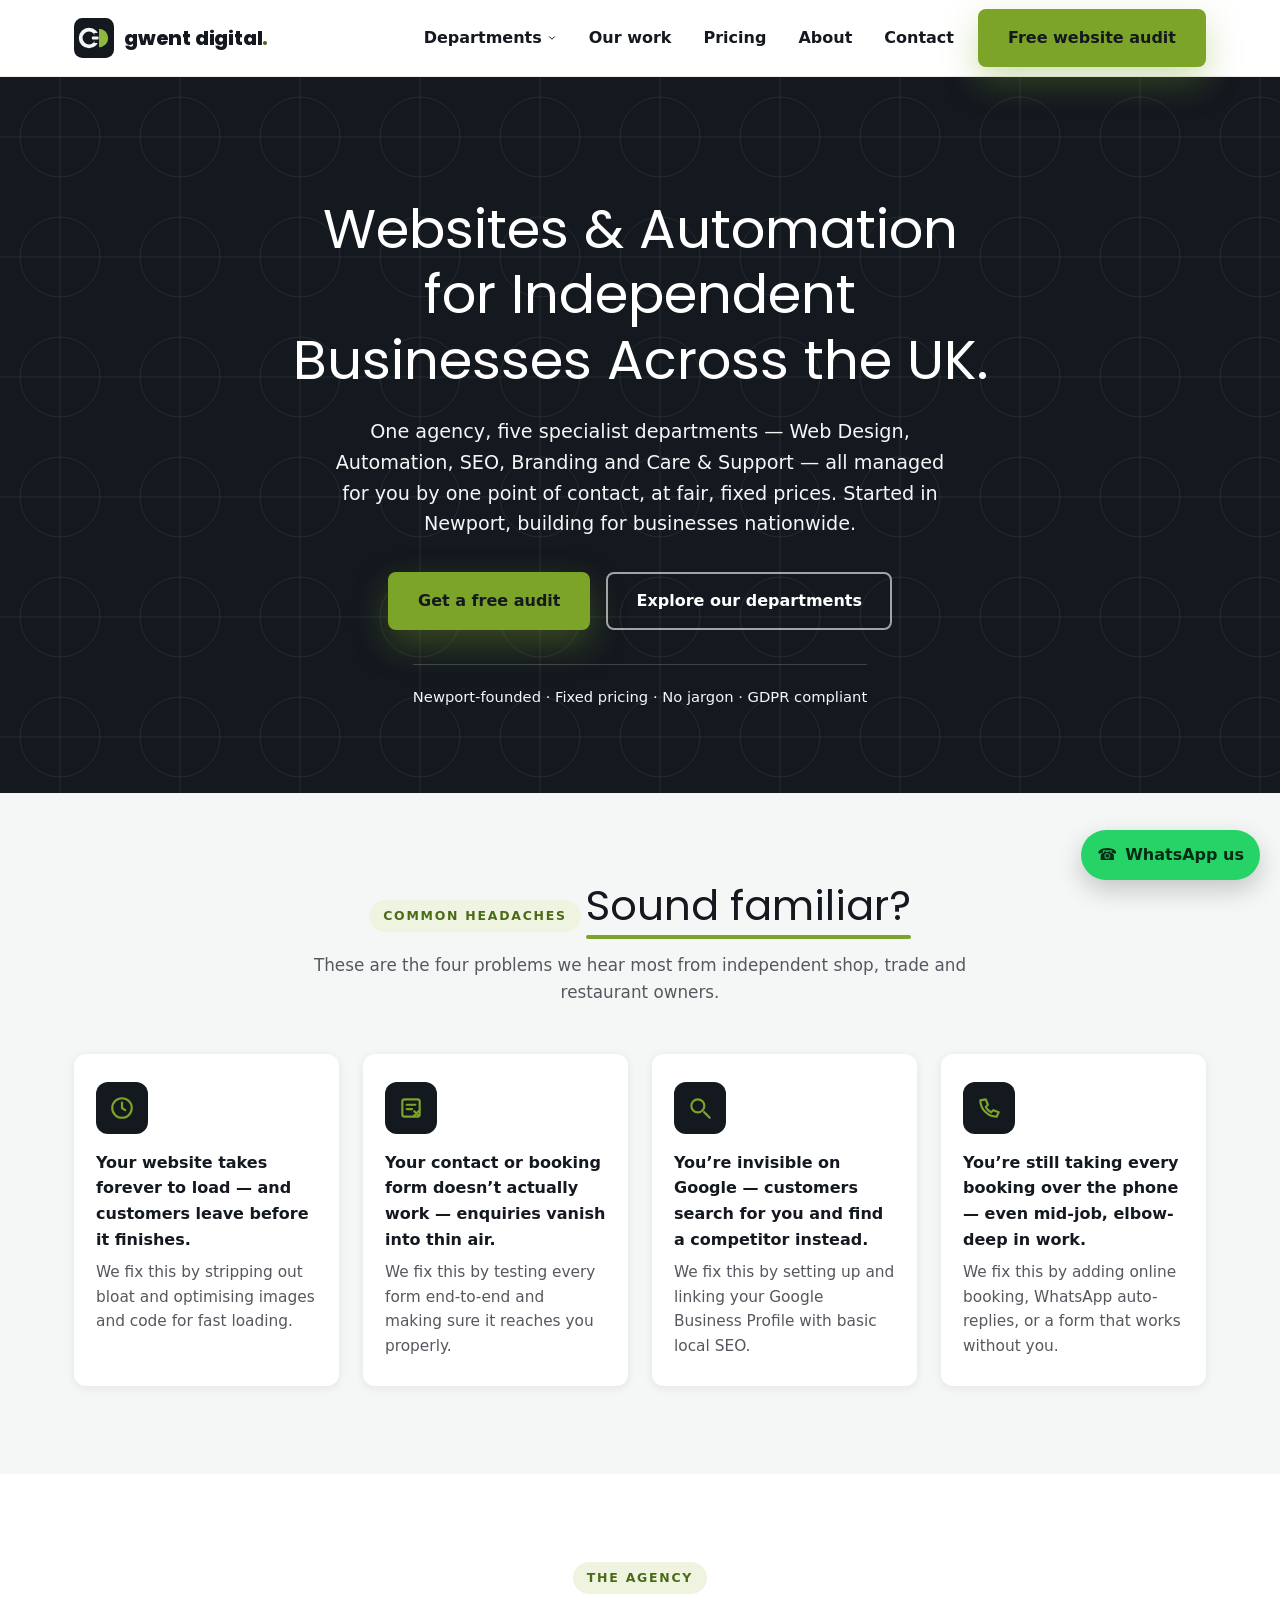
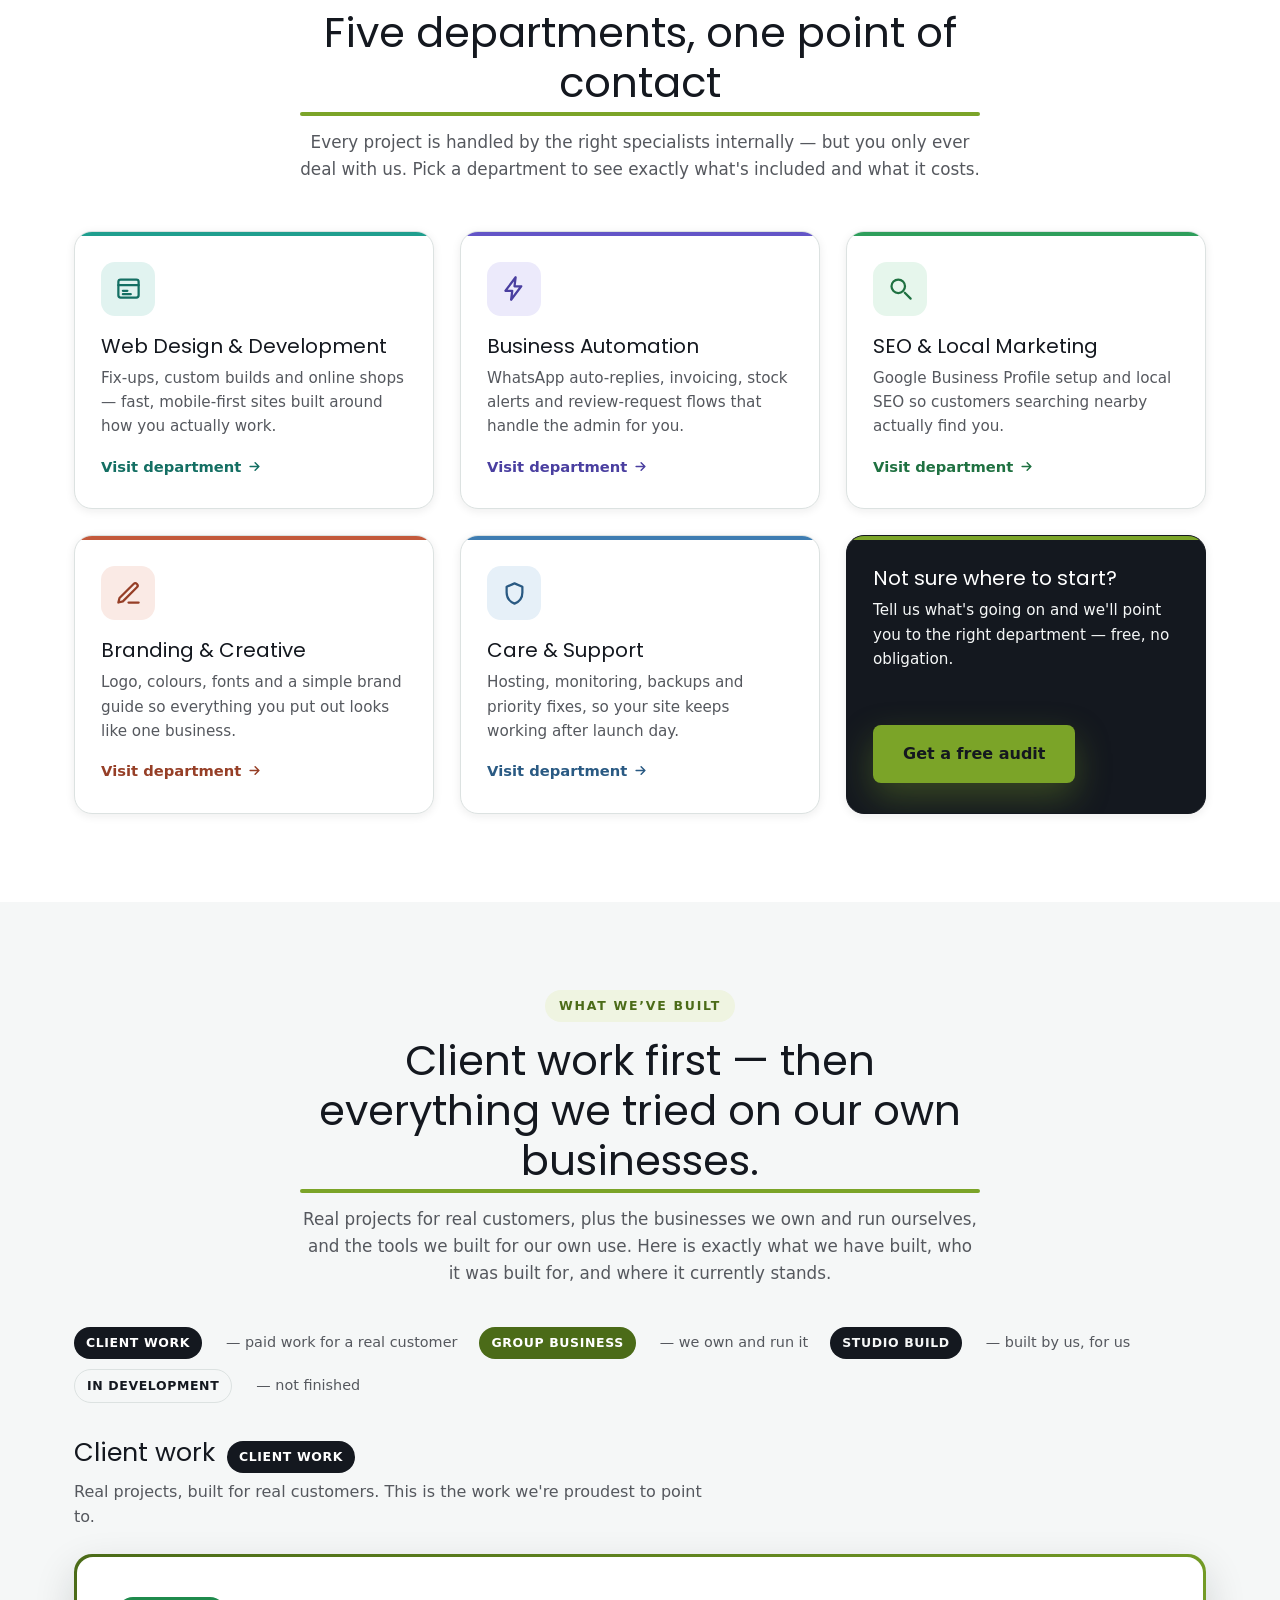
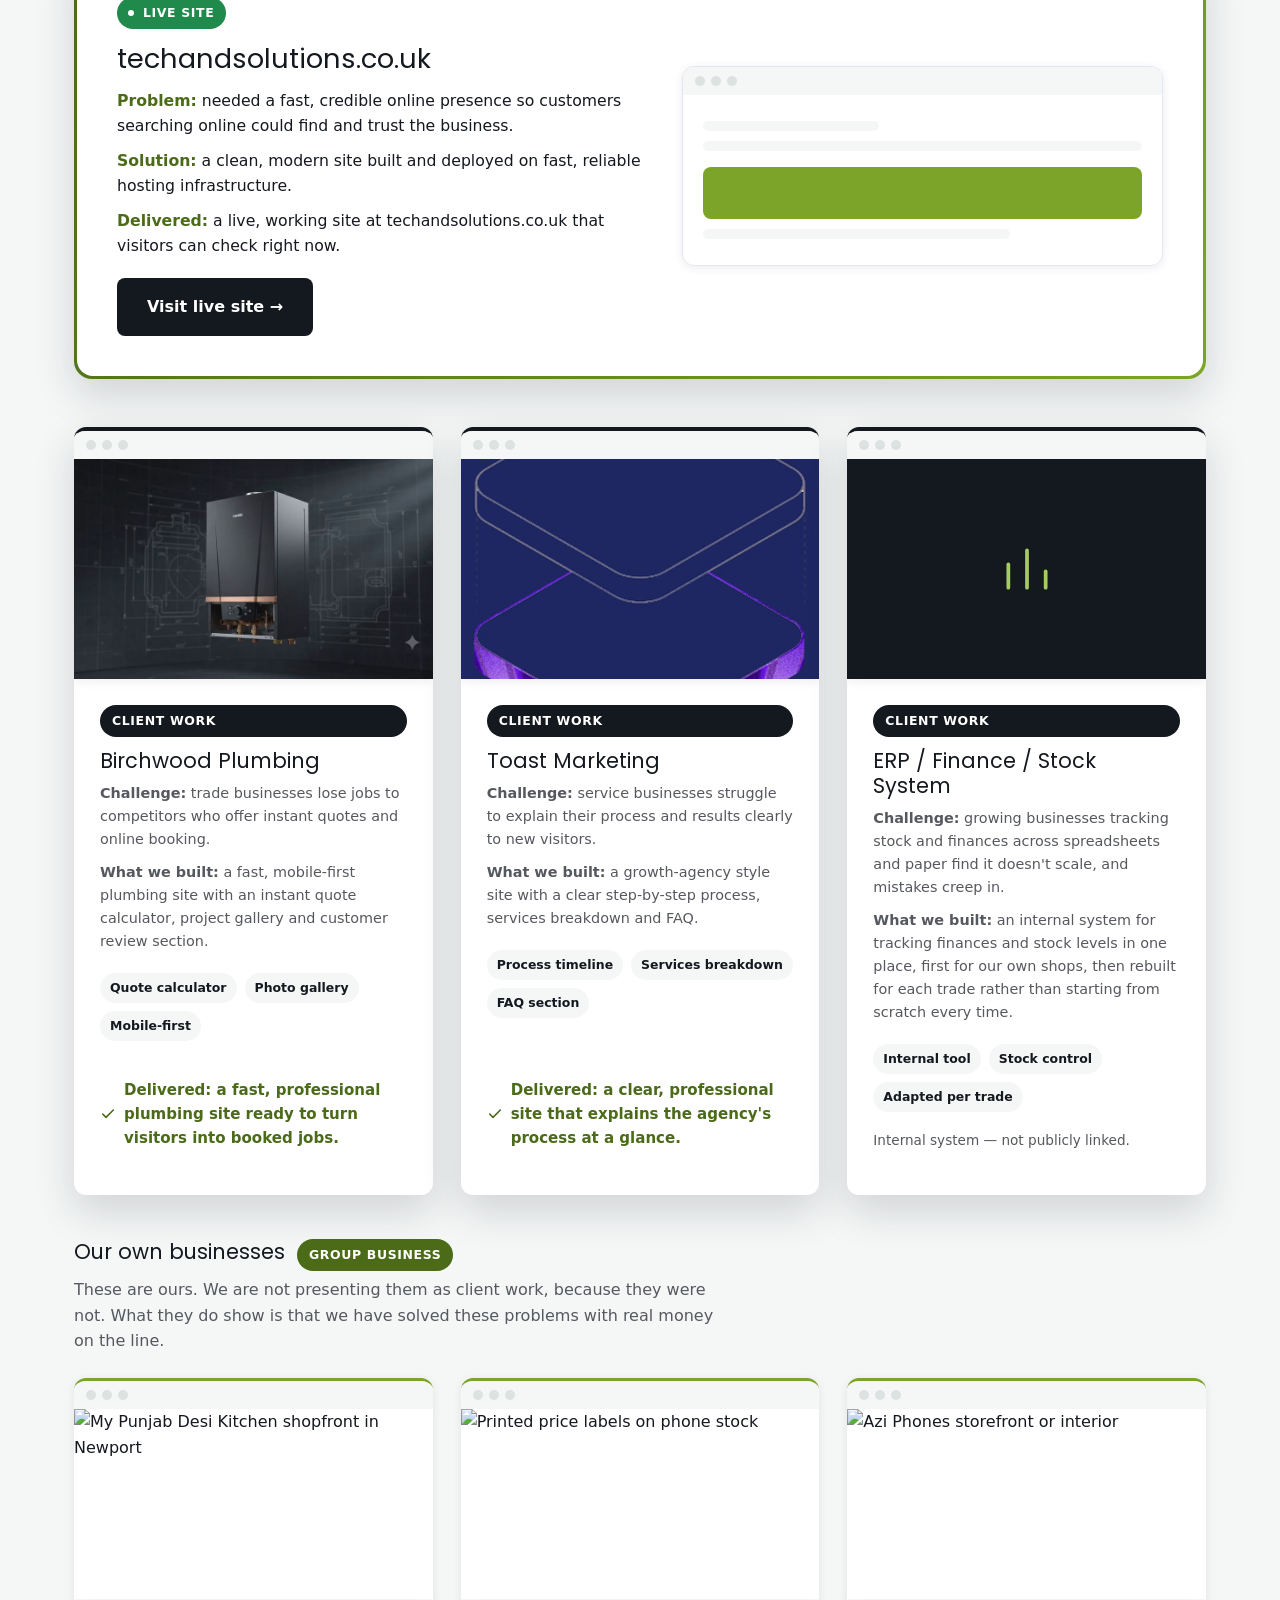
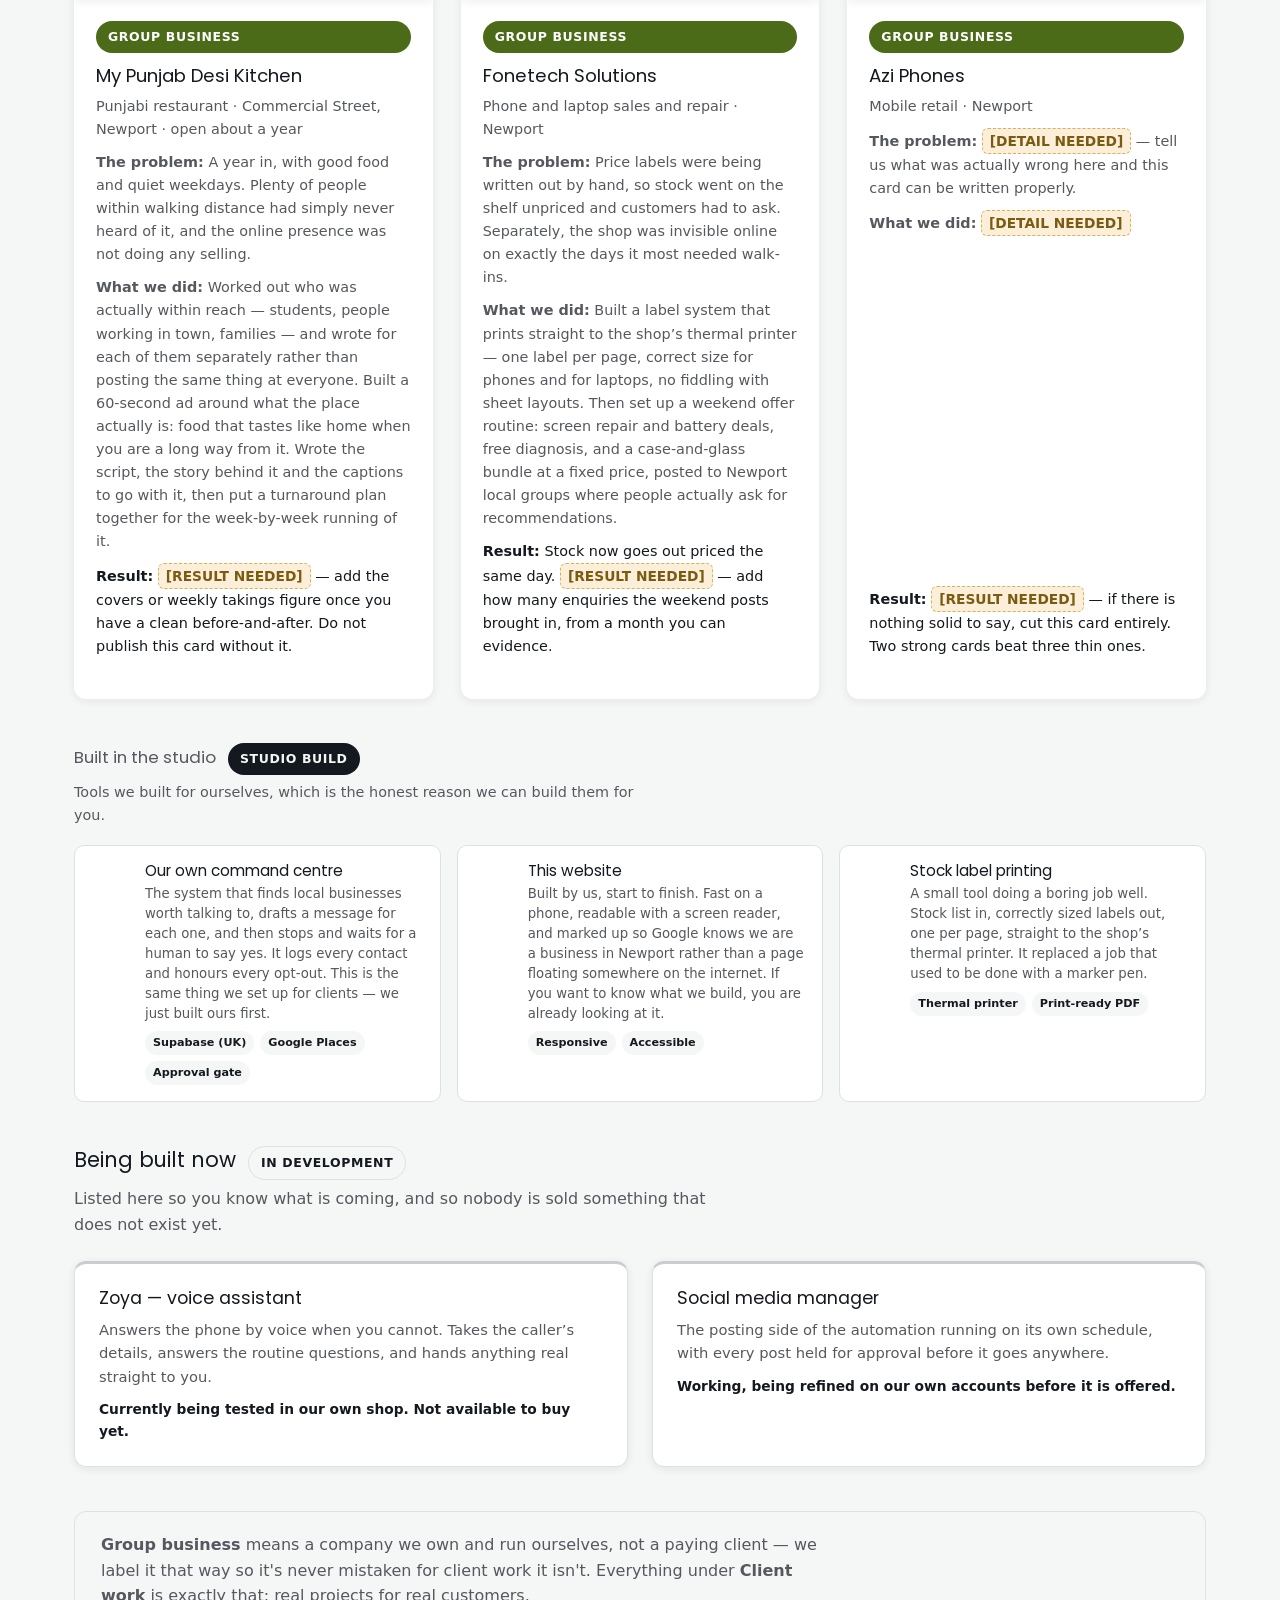
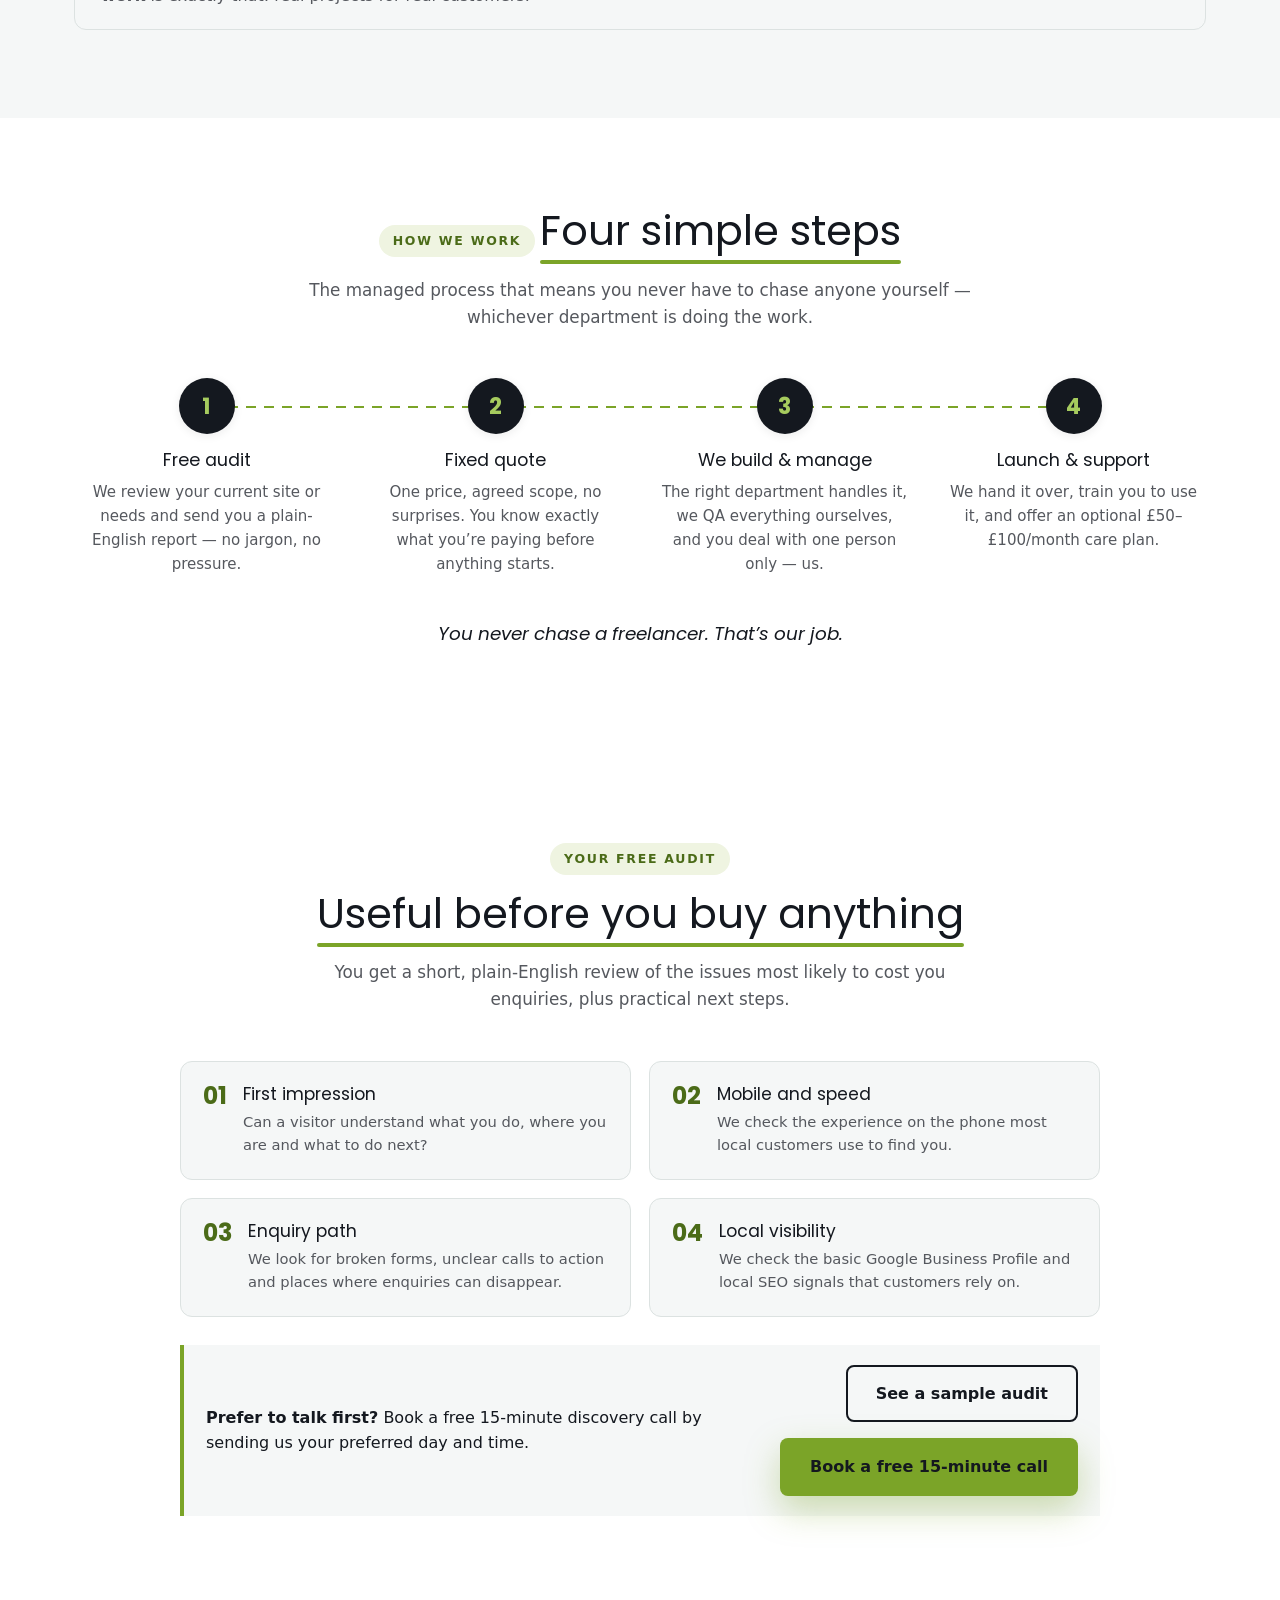
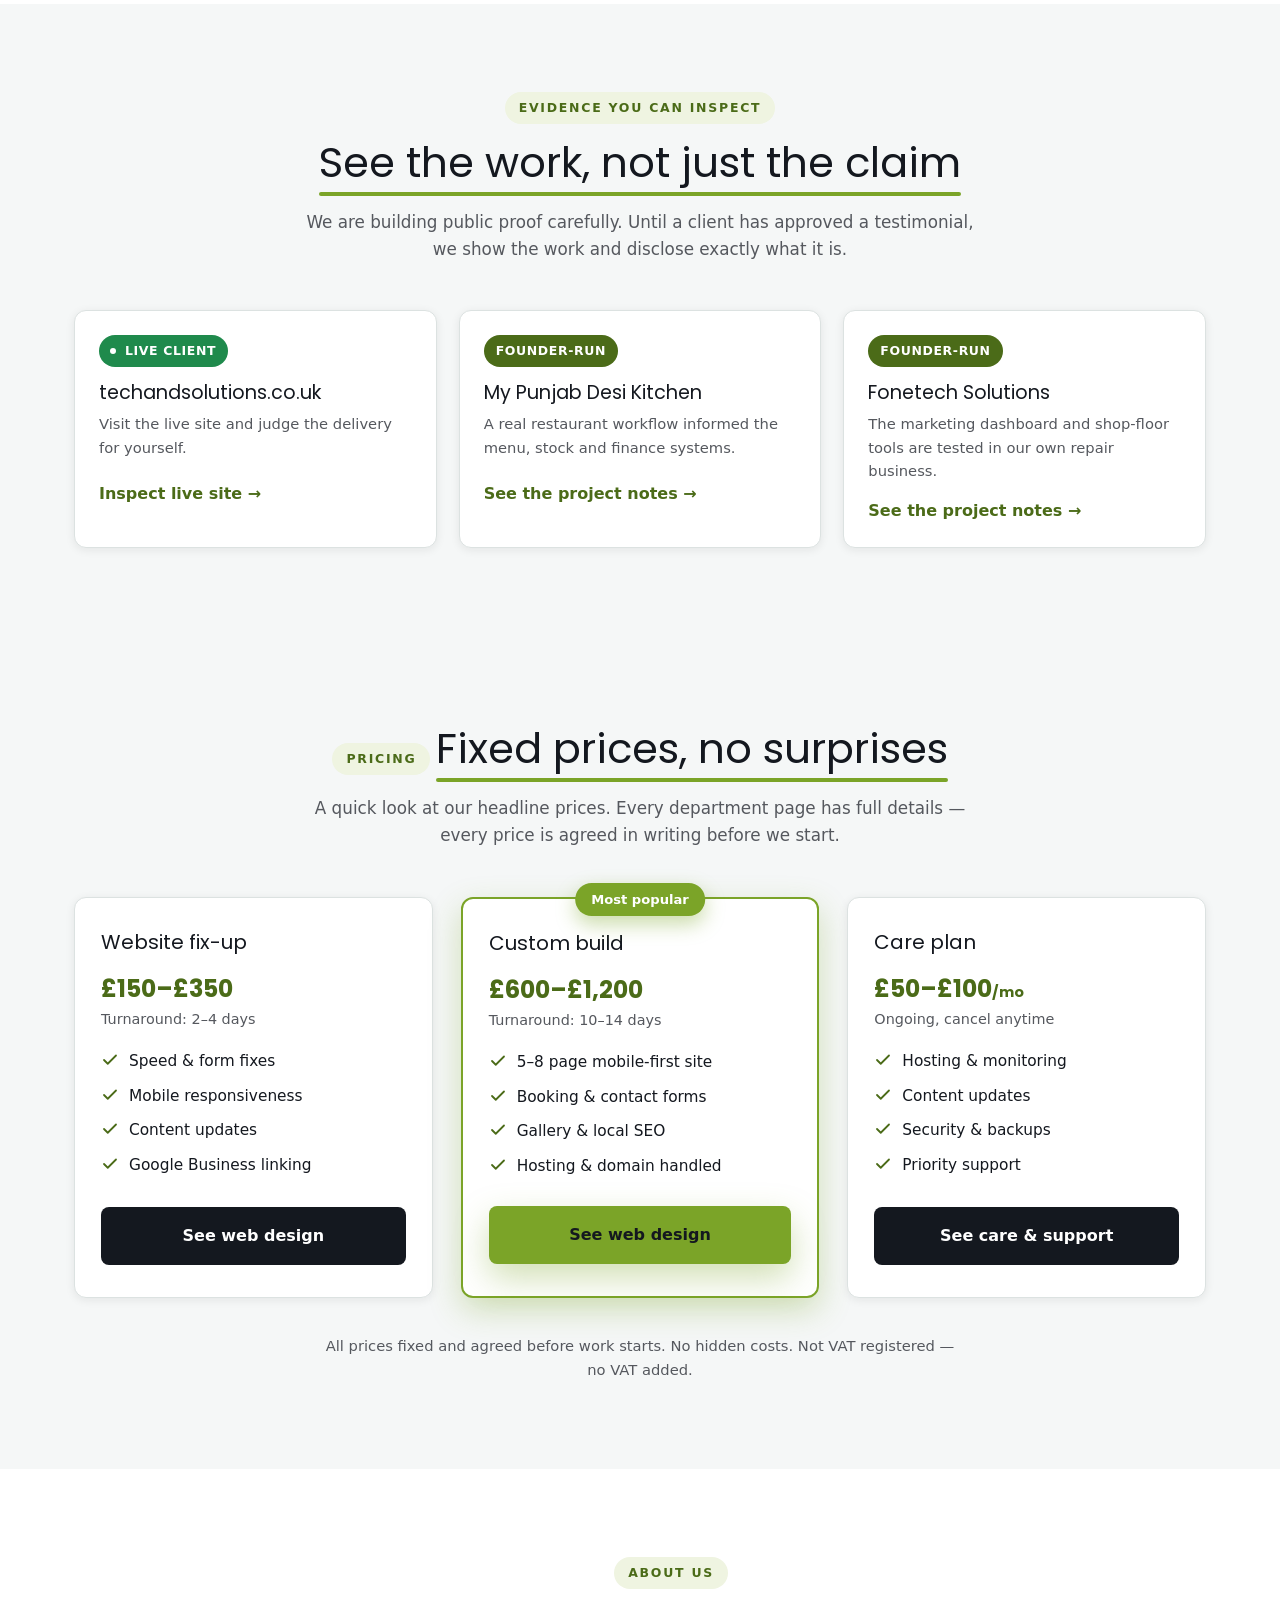
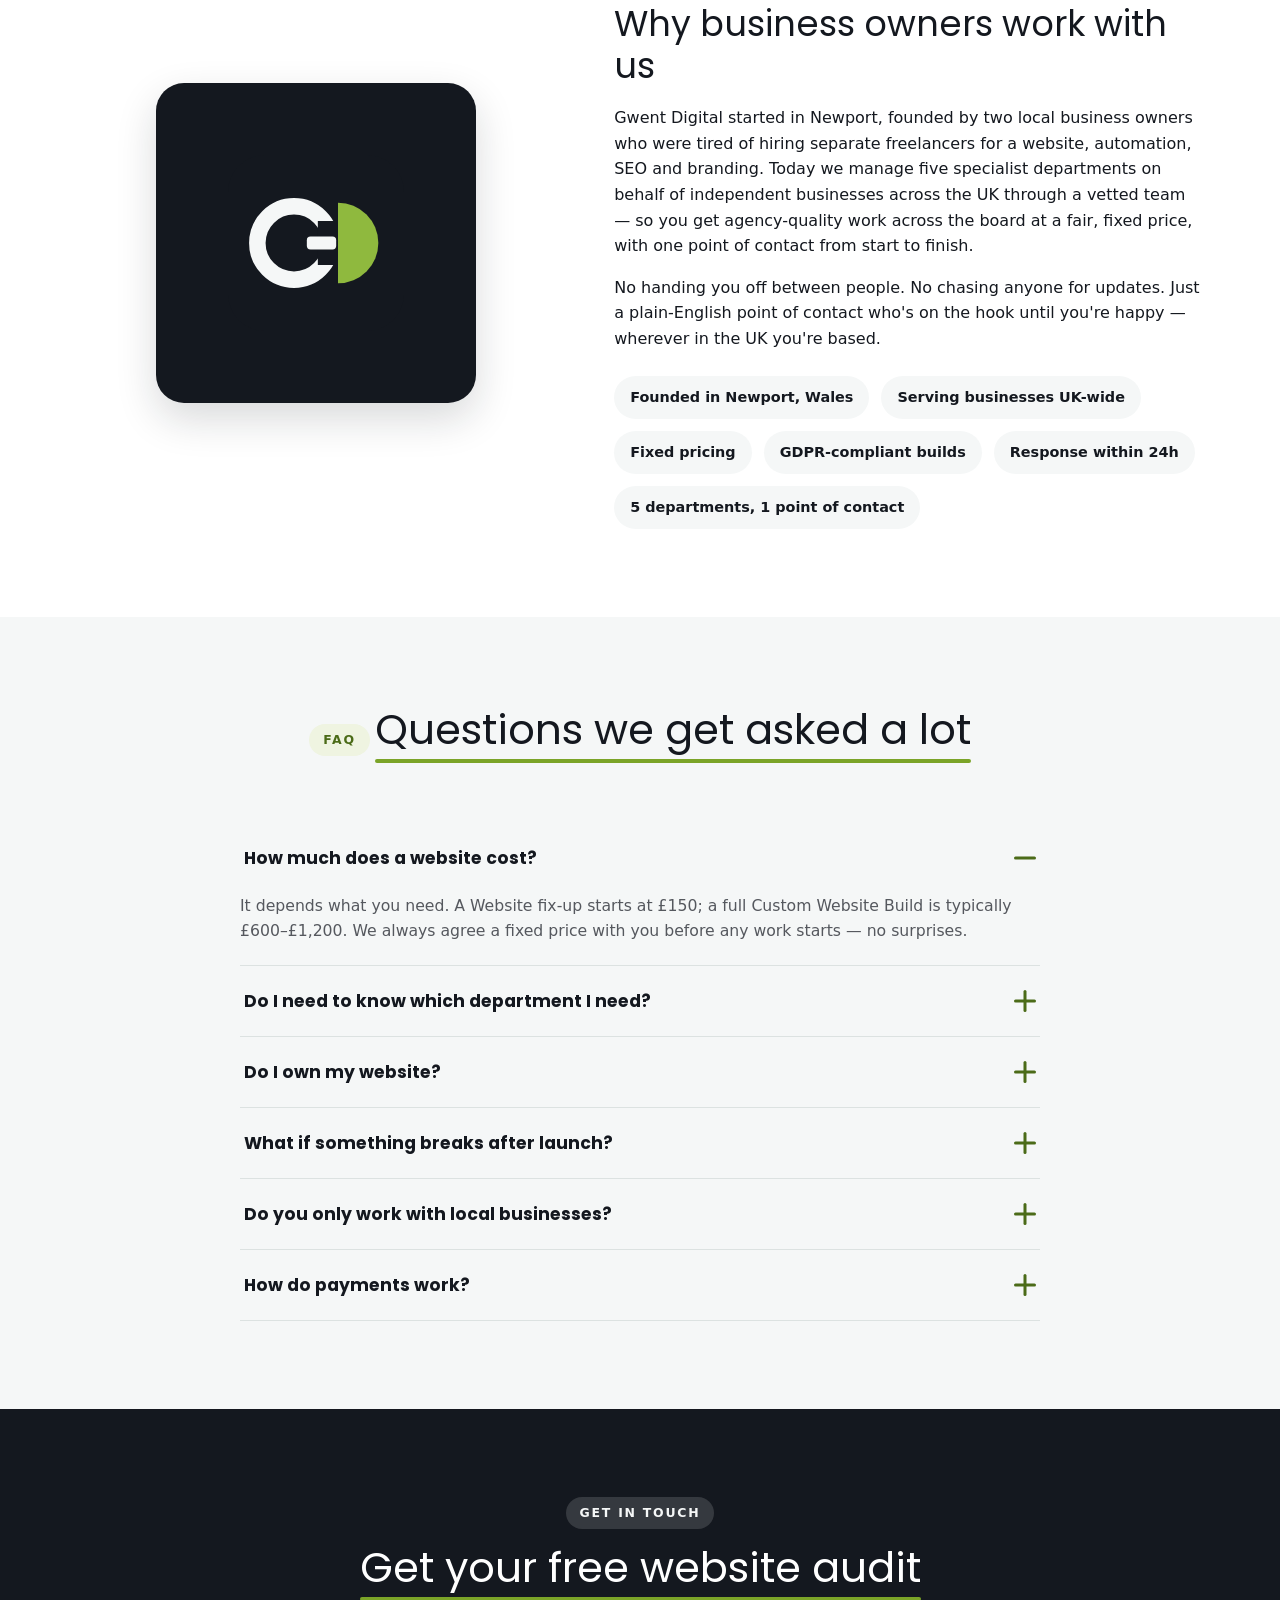
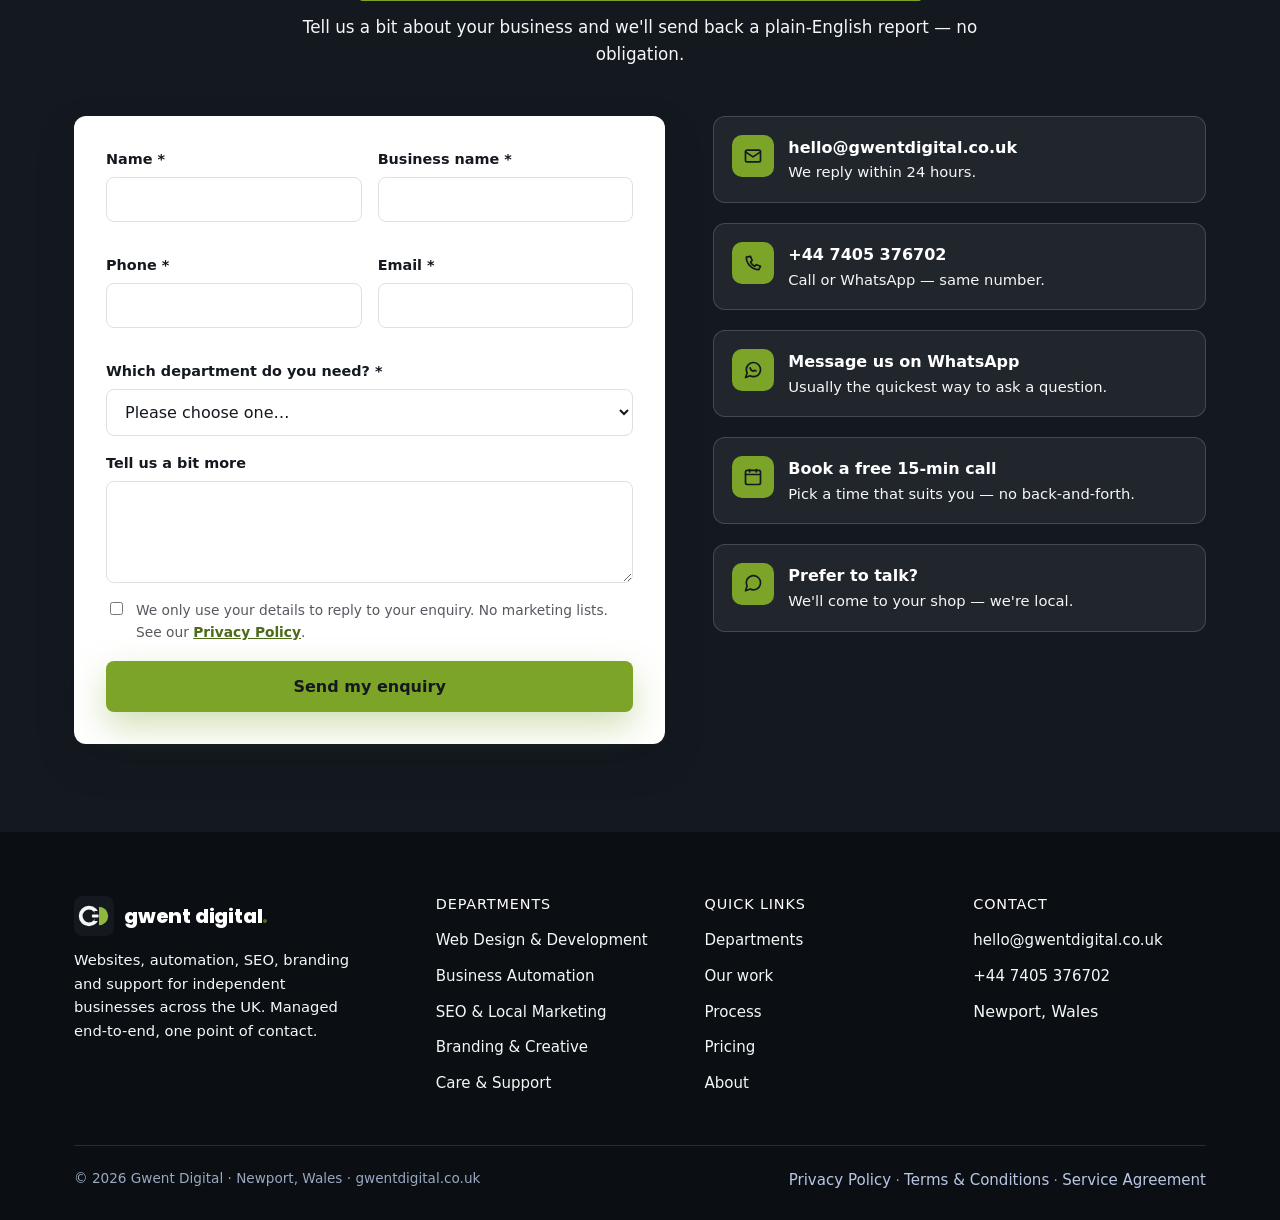
==== commit 953ca737: "Restructure Our Work into four tiers, deepen automation page, finish asset pack retheme - Our Work: " ====
--- a/index.html
+++ b/index.html
@@ -238,153 +238,241 @@
 <section class="work" id="work">
   <div class="container">
     <div class="section-head reveal">
-      <span class="section-label">Our work</span>
-      <h2 class="underline">See it in action</h2>
-      <p>A live client site, studio builds we&rsquo;ve made to demonstrate our capability, and systems built for the real Newport businesses we own and run ourselves.</p>
-    </div>
-
-    <div class="featured-card reveal">
-      <div class="featured-card-inner">
-        <div>
-          <span class="badge badge-live">Live site</span>
-          <h3>techandsolutions.co.uk</h3>
-          <ul class="story-steps">
-            <li><b>Problem:</b> needed a fast, credible online presence so customers searching online could find and trust the business.</li>
-            <li><b>Solution:</b> a clean, modern site built and deployed on fast, reliable hosting infrastructure.</li>
-            <li><b>Delivered:</b> a live, working site at techandsolutions.co.uk that visitors can check right now.</li>
-          </ul>
-          <a href="https://techandsolutions.co.uk" target="_blank" rel="noopener" class="btn btn-navy">Visit live site &rarr;</a>
-        </div>
-        <div class="mock-browser">
-          <div class="mock-bar"><span></span><span></span><span></span></div>
-          <div class="mock-body">
-            <div class="mock-line short"></div>
-            <div class="mock-line wide"></div>
-            <div class="mock-block gold"></div>
-            <div class="mock-line med"></div>
-          </div>
-        </div>
-      </div>
-    </div>
-
-    <div class="work-grid reveal-stagger">
-
-      <div class="story-card">
-        <div class="mock-browser">
-          <div class="mock-bar"><span></span><span></span><span></span></div>
-          <img src="assets/work/birchwood-plumbing.jpg" alt="Product visual from the Birchwood Plumbing Studio Build site" class="mock-photo" loading="lazy" width="900" height="506">
-        </div>
-        <div class="story-card-body">
-          <span class="badge badge-studio">Studio build</span>
-          <h4>Birchwood Plumbing</h4>
-          <p class="challenge"><b>Challenge:</b> trade businesses lose jobs to competitors who offer instant quotes and online booking.</p>
-          <p class="challenge"><b>What we built:</b> a fast, mobile-first plumbing site with an instant quote calculator, project gallery and customer review section.</p>
-          <div class="chip-row">
-            <span class="chip">Quote calculator</span>
-            <span class="chip">Photo gallery</span>
-            <span class="chip">Mobile-first</span>
-          </div>
-          <p class="story-result"><svg viewBox="0 0 24 24" fill="none" stroke-width="2.4" stroke-linecap="round" stroke-linejoin="round"><path d="M20 6L9 17l-5-5"/></svg> Delivered: a fast, professional plumbing site ready to turn visitors into booked jobs.</p>
-        </div>
-      </div>
-
-      <div class="story-card">
-        <div class="mock-browser">
-          <div class="mock-bar"><span></span><span></span><span></span></div>
-          <img src="assets/work/toast-marketing.jpg" alt="Visual asset from the Toast Marketing Studio Build site" class="mock-photo" loading="lazy" width="700" height="736">
-        </div>
-        <div class="story-card-body">
-          <span class="badge badge-studio">Studio build</span>
-          <h4>Toast Marketing</h4>
-          <p class="challenge"><b>Challenge:</b> service businesses struggle to explain their process and results clearly to new visitors.</p>
-          <p class="challenge"><b>What we built:</b> a growth-agency style site with a clear step-by-step process, services breakdown and FAQ.</p>
-          <div class="chip-row">
-            <span class="chip">Process timeline</span>
-            <span class="chip">Services breakdown</span>
-            <span class="chip">FAQ section</span>
-          </div>
-          <p class="story-result"><svg viewBox="0 0 24 24" fill="none" stroke-width="2.4" stroke-linecap="round" stroke-linejoin="round"><path d="M20 6L9 17l-5-5"/></svg> Delivered: a clear, professional site that explains the agency's process at a glance.</p>
-        </div>
-      </div>
-
-      <div class="story-card">
-        <div class="mock-browser">
-          <div class="mock-bar"><span></span><span></span><span></span></div>
-          <div class="mock-iconpanel"><svg viewBox="0 0 24 24" fill="none" stroke-width="1.8" stroke-linecap="round" stroke-linejoin="round"><path d="M7 3v7a2 2 0 002 2h0a2 2 0 002-2V3M9 12v9M15 3c-1.5 0-3 1.5-3 4s1.5 4 3 4v9"/></svg></div>
-        </div>
-        <div class="story-card-body">
-          <span class="badge badge-owned">Our own restaurant</span>
-          <h4>My Punjab Desi Kitchen</h4>
-          <p class="challenge"><b>Ownership:</b> co-owned by one of our founders &mdash; this is our own restaurant on the ground in Newport, not a guess at what one needs.</p>
-          <p class="challenge"><b>Challenge:</b> we were relying on printed menus and phone orders, so new customers had no way to browse the menu or find us online before deciding to come in.</p>
-          <p class="challenge"><b>What we built:</b> a restaurant website with a browsable menu and photos, plus back-of-house systems for stock and finance tracking that replaced spreadsheet juggling.</p>
-          <div class="chip-row">
-            <span class="chip">Restaurant</span>
-            <span class="chip">Menu page</span>
-            <span class="chip">Stock &amp; finance system</span>
-          </div>
-          <p class="story-result"><svg viewBox="0 0 24 24" fill="none" stroke-width="2.4" stroke-linecap="round" stroke-linejoin="round"><path d="M20 6L9 17l-5-5"/></svg> Delivered: a live site and internal systems we run ourselves, day to day.</p>
-        </div>
-      </div>
-
-      <div class="story-card">
-        <div class="mock-browser">
-          <div class="mock-bar"><span></span><span></span><span></span></div>
-          <div class="mock-iconpanel"><svg viewBox="0 0 24 24" fill="none" stroke-width="1.8" stroke-linecap="round" stroke-linejoin="round"><rect x="6" y="2" width="12" height="20" rx="2"/><path d="M11 18h2"/></svg></div>
-        </div>
-        <div class="story-card-body">
-          <span class="badge badge-owned">Our own repair shop</span>
-          <h4>Fonetech Solutions</h4>
-          <p class="challenge"><b>Ownership:</b> a phone repair &amp; retail shop on Commercial Street, Newport, run by one of our founders.</p>
-          <p class="challenge"><b>Challenge:</b> marketing ran on ad-hoc social posts with no local SEO plan, so Google and social visibility lagged behind footfall potential.</p>
-          <p class="challenge"><b>What we built:</b> an AI-assisted marketing dashboard &mdash; local SEO blog generation, a 5-day promotional campaign builder, a content calendar and market-research tooling, plus a label-printing system for the shop floor.</p>
-          <div class="chip-row">
-            <span class="chip">Repair shop</span>
-            <span class="chip">AI marketing dashboard</span>
-            <span class="chip">Local SEO</span>
-          </div>
-          <p class="story-result"><svg viewBox="0 0 24 24" fill="none" stroke-width="2.4" stroke-linecap="round" stroke-linejoin="round"><path d="M20 6L9 17l-5-5"/></svg> Delivered: a working AI growth system running on our own shop first &mdash; the same approach we bring to clients.</p>
-        </div>
-      </div>
-
-      <div class="story-card">
-        <div class="mock-browser">
-          <div class="mock-bar"><span></span><span></span><span></span></div>
-          <div class="mock-iconpanel"><svg viewBox="0 0 24 24" fill="none" stroke-width="1.8" stroke-linecap="round" stroke-linejoin="round"><path d="M4 20V10M12 20V4M20 20v-7"/></svg></div>
-        </div>
-        <div class="story-card-body">
-          <span class="badge badge-owned">Reusable system</span>
-          <h4>ERP / Finance / Stock System</h4>
-          <p class="challenge"><b>Challenge:</b> growing businesses tracking stock and finances across spreadsheets and paper find it doesn't scale, and mistakes creep in.</p>
-          <p class="challenge"><b>What we built:</b> an internal system for tracking finances and stock levels in one place, first for our own shops, then rebuilt for each trade rather than starting from scratch every time.</p>
-          <div class="chip-row">
-            <span class="chip">Internal tool</span>
-            <span class="chip">Stock control</span>
-            <span class="chip">Adapted per trade</span>
-          </div>
-          <p class="portfolio-note">Internal system &mdash; not publicly linked.</p>
-        </div>
-      </div>
-
-      <div class="story-card work-cta-card">
-        <h4>Want to see your business here?</h4>
-        <p>Tell us what you're trying to fix, and we'll show you how we'd approach it &mdash; free, no obligation.</p>
-        <a href="#contact" class="btn btn-gold">Get a free audit</a>
-      </div>
-
-    </div>
-
-    <div class="proof-strip reveal">
-      <div>
-        <span class="section-label">Proof over promises</span>
-        <h3>We test our systems in businesses we actually run.</h3>
-        <p>My Punjab Desi Kitchen and Fonetech Solutions are founder-run Newport businesses. The websites, stock tools and marketing systems shown here come from real day-to-day operations, not invented client stories.</p>
-      </div>
-      <div class="proof-points">
-        <span>Live client delivery</span>
-        <span>Founder-run restaurant</span>
-        <span>Founder-run repair shop</span>
-      </div>
+      <span class="section-label">What we&rsquo;ve built</span>
+      <h2 class="underline">Client work first &mdash; then everything we tried on our own businesses.</h2>
+      <p>Real projects for real customers, plus the businesses we own and run ourselves, and the tools we built for our own use. Here is exactly what we have built, who it was built for, and where it currently stands.</p>
+    </div>
+
+    <div class="work-legend reveal">
+      <span class="badge badge-client">Client work</span><span>&mdash; paid work for a real customer</span>
+      <span class="badge badge-owned">Group business</span><span>&mdash; we own and run it</span>
+      <span class="badge badge-studio">Studio build</span><span>&mdash; built by us, for us</span>
+      <span class="badge badge-dev">In development</span><span>&mdash; not finished</span>
+    </div>
+
+    <!-- TIER 1: client work -->
+    <div class="work-tier work-tier--client reveal">
+      <div class="work-tier-head"><h3>Client work</h3><span class="badge badge-client">Client work</span></div>
+      <p class="work-tier-intro">Real projects, built for real customers. This is the work we're proudest to point to.</p>
+
+      <div class="featured-card reveal">
+        <div class="featured-card-inner">
+          <div>
+            <span class="badge badge-live">Live site</span>
+            <h3>techandsolutions.co.uk</h3>
+            <ul class="story-steps">
+              <li><b>Problem:</b> needed a fast, credible online presence so customers searching online could find and trust the business.</li>
+              <li><b>Solution:</b> a clean, modern site built and deployed on fast, reliable hosting infrastructure.</li>
+              <li><b>Delivered:</b> a live, working site at techandsolutions.co.uk that visitors can check right now.</li>
+            </ul>
+            <a href="https://techandsolutions.co.uk" target="_blank" rel="noopener" class="btn btn-navy">Visit live site &rarr;</a>
+          </div>
+          <div class="mock-browser">
+            <div class="mock-bar"><span></span><span></span><span></span></div>
+            <div class="mock-body">
+              <div class="mock-line short"></div>
+              <div class="mock-line wide"></div>
+              <div class="mock-block gold"></div>
+              <div class="mock-line med"></div>
+            </div>
+          </div>
+        </div>
+      </div>
+
+      <div class="work-grid-client reveal-stagger">
+
+        <div class="story-card client-card">
+          <div class="mock-browser">
+            <div class="mock-bar"><span></span><span></span><span></span></div>
+            <img src="assets/work/birchwood-plumbing.jpg" alt="Product visual from the Birchwood Plumbing client site" class="mock-photo" loading="lazy" width="900" height="506">
+          </div>
+          <div class="story-card-body">
+            <span class="badge badge-client">Client work</span>
+            <h4>Birchwood Plumbing</h4>
+            <p class="challenge"><b>Challenge:</b> trade businesses lose jobs to competitors who offer instant quotes and online booking.</p>
+            <p class="challenge"><b>What we built:</b> a fast, mobile-first plumbing site with an instant quote calculator, project gallery and customer review section.</p>
+            <div class="chip-row">
+              <span class="chip">Quote calculator</span>
+              <span class="chip">Photo gallery</span>
+              <span class="chip">Mobile-first</span>
+            </div>
+            <p class="story-result"><svg viewBox="0 0 24 24" fill="none" stroke-width="2.4" stroke-linecap="round" stroke-linejoin="round"><path d="M20 6L9 17l-5-5"/></svg> Delivered: a fast, professional plumbing site ready to turn visitors into booked jobs.</p>
+          </div>
+        </div>
+
+        <div class="story-card client-card">
+          <div class="mock-browser">
+            <div class="mock-bar"><span></span><span></span><span></span></div>
+            <img src="assets/work/toast-marketing.jpg" alt="Visual asset from the Toast Marketing client site" class="mock-photo" loading="lazy" width="700" height="736">
+          </div>
+          <div class="story-card-body">
+            <span class="badge badge-client">Client work</span>
+            <h4>Toast Marketing</h4>
+            <p class="challenge"><b>Challenge:</b> service businesses struggle to explain their process and results clearly to new visitors.</p>
+            <p class="challenge"><b>What we built:</b> a growth-agency style site with a clear step-by-step process, services breakdown and FAQ.</p>
+            <div class="chip-row">
+              <span class="chip">Process timeline</span>
+              <span class="chip">Services breakdown</span>
+              <span class="chip">FAQ section</span>
+            </div>
+            <p class="story-result"><svg viewBox="0 0 24 24" fill="none" stroke-width="2.4" stroke-linecap="round" stroke-linejoin="round"><path d="M20 6L9 17l-5-5"/></svg> Delivered: a clear, professional site that explains the agency's process at a glance.</p>
+          </div>
+        </div>
+
+        <div class="story-card client-card">
+          <div class="mock-browser">
+            <div class="mock-bar"><span></span><span></span><span></span></div>
+            <div class="mock-iconpanel"><svg viewBox="0 0 24 24" fill="none" stroke-width="1.8" stroke-linecap="round" stroke-linejoin="round"><path d="M4 20V10M12 20V4M20 20v-7"/></svg></div>
+          </div>
+          <div class="story-card-body">
+            <span class="badge badge-client">Client work</span>
+            <h4>ERP / Finance / Stock System</h4>
+            <p class="challenge"><b>Challenge:</b> growing businesses tracking stock and finances across spreadsheets and paper find it doesn't scale, and mistakes creep in.</p>
+            <p class="challenge"><b>What we built:</b> an internal system for tracking finances and stock levels in one place, first for our own shops, then rebuilt for each trade rather than starting from scratch every time.</p>
+            <div class="chip-row">
+              <span class="chip">Internal tool</span>
+              <span class="chip">Stock control</span>
+              <span class="chip">Adapted per trade</span>
+            </div>
+            <p class="portfolio-note">Internal system &mdash; not publicly linked.</p>
+          </div>
+        </div>
+
+      </div>
+    </div>
+
+    <!-- TIER 2: our own businesses -->
+    <div class="work-tier reveal">
+      <div class="work-tier-head"><h3>Our own businesses</h3><span class="badge badge-owned">Group business</span></div>
+      <p class="work-tier-intro">These are ours. We are not presenting them as client work, because they were not. What they do show is that we have solved these problems with real money on the line.</p>
+
+      <div class="work-grid reveal-stagger">
+
+        <div class="story-card">
+          <div class="mock-browser">
+            <div class="mock-bar"><span></span><span></span><span></span></div>
+            <picture>
+              <source srcset="assets/work/my-punjab-shopfront.webp" type="image/webp">
+              <img src="assets/work/my-punjab-shopfront.jpg" alt="My Punjab Desi Kitchen shopfront in Newport" class="mock-photo" width="1200" height="800" loading="lazy" onerror="this.onerror=null;this.src='assets/surfaces/placeholder.svg';">
+            </picture>
+          </div>
+          <div class="story-card-body">
+            <span class="badge badge-owned">Group business</span>
+            <h4>My Punjab Desi Kitchen</h4>
+            <p class="challenge">Punjabi restaurant &middot; Commercial Street, Newport &middot; open about a year</p>
+            <p class="challenge"><b>The problem:</b> A year in, with good food and quiet weekdays. Plenty of people within walking distance had simply never heard of it, and the online presence was not doing any selling.</p>
+            <p class="challenge"><b>What we did:</b> Worked out who was actually within reach &mdash; students, people working in town, families &mdash; and wrote for each of them separately rather than posting the same thing at everyone. Built a 60-second ad around what the place actually is: food that tastes like home when you are a long way from it. Wrote the script, the story behind it and the captions to go with it, then put a turnaround plan together for the week-by-week running of it.</p>
+            <p class="story-result needed-line"><b>Result:</b> <span class="needed">[RESULT NEEDED]</span> &mdash; add the covers or weekly takings figure once you have a clean before-and-after. Do not publish this card without it.</p>
+          </div>
+        </div>
+
+        <div class="story-card">
+          <div class="mock-browser">
+            <div class="mock-bar"><span></span><span></span><span></span></div>
+            <picture>
+              <source srcset="assets/work/fonetech-labels.webp" type="image/webp">
+              <img src="assets/work/fonetech-labels.jpg" alt="Printed price labels on phone stock" class="mock-photo" width="1200" height="800" loading="lazy" onerror="this.onerror=null;this.src='assets/surfaces/placeholder.svg';">
+            </picture>
+          </div>
+          <div class="story-card-body">
+            <span class="badge badge-owned">Group business</span>
+            <h4>Fonetech Solutions</h4>
+            <p class="challenge">Phone and laptop sales and repair &middot; Newport</p>
+            <p class="challenge"><b>The problem:</b> Price labels were being written out by hand, so stock went on the shelf unpriced and customers had to ask. Separately, the shop was invisible online on exactly the days it most needed walk-ins.</p>
+            <p class="challenge"><b>What we did:</b> Built a label system that prints straight to the shop&rsquo;s thermal printer &mdash; one label per page, correct size for phones and for laptops, no fiddling with sheet layouts. Then set up a weekend offer routine: screen repair and battery deals, free diagnosis, and a case-and-glass bundle at a fixed price, posted to Newport local groups where people actually ask for recommendations.</p>
+            <p class="story-result needed-line"><b>Result:</b> Stock now goes out priced the same day. <span class="needed">[RESULT NEEDED]</span> &mdash; add how many enquiries the weekend posts brought in, from a month you can evidence.</p>
+          </div>
+        </div>
+
+        <div class="story-card">
+          <div class="mock-browser">
+            <div class="mock-bar"><span></span><span></span><span></span></div>
+            <picture>
+              <source srcset="assets/work/azi-phones.webp" type="image/webp">
+              <img src="assets/work/azi-phones.jpg" alt="Azi Phones storefront or interior" class="mock-photo" width="1200" height="800" loading="lazy" onerror="this.onerror=null;this.src='assets/surfaces/placeholder.svg';">
+            </picture>
+          </div>
+          <div class="story-card-body">
+            <span class="badge badge-owned">Group business</span>
+            <h4>Azi Phones</h4>
+            <p class="challenge">Mobile retail &middot; Newport</p>
+            <p class="challenge"><b>The problem:</b> <span class="needed">[DETAIL NEEDED]</span> &mdash; tell us what was actually wrong here and this card can be written properly.</p>
+            <p class="challenge"><b>What we did:</b> <span class="needed">[DETAIL NEEDED]</span></p>
+            <p class="story-result needed-line"><b>Result:</b> <span class="needed">[RESULT NEEDED]</span> &mdash; if there is nothing solid to say, cut this card entirely. Two strong cards beat three thin ones.</p>
+          </div>
+        </div>
+
+      </div>
+    </div>
+
+    <!-- TIER 3: built in the studio (kept compact and quiet, unlike tiers 1 and 2) -->
+    <div class="work-tier work-tier--compact reveal">
+      <div class="work-tier-head"><h3>Built in the studio</h3><span class="badge badge-studio">Studio build</span></div>
+      <p class="work-tier-intro">Tools we built for ourselves, which is the honest reason we can build them for you.</p>
+
+      <div class="compact-grid reveal-stagger">
+
+        <div class="compact-card">
+          <div class="icon-wrap"><svg viewBox="0 0 24 24" fill="none" stroke-width="1.8" stroke-linecap="round" stroke-linejoin="round"><rect x="4" y="8" width="16" height="12" rx="2"/><circle cx="9" cy="14" r="1.3"/><circle cx="15" cy="14" r="1.3"/><path d="M12 8V4M9 4h6"/></svg></div>
+          <div>
+            <h4>Our own command centre</h4>
+            <p>The system that finds local businesses worth talking to, drafts a message for each one, and then stops and waits for a human to say yes. It logs every contact and honours every opt-out. This is the same thing we set up for clients &mdash; we just built ours first.</p>
+            <div class="chip-row">
+              <span class="chip">Supabase (UK)</span>
+              <span class="chip">Google Places</span>
+              <span class="chip">Approval gate</span>
+            </div>
+          </div>
+        </div>
+
+        <div class="compact-card">
+          <div class="icon-wrap"><svg viewBox="0 0 24 24" fill="none" stroke-width="1.8" stroke-linecap="round" stroke-linejoin="round"><rect x="3" y="4" width="18" height="16" rx="2"/><path d="M3 9h18"/><path d="M7 14h4M7 17h7"/></svg></div>
+          <div>
+            <h4>This website</h4>
+            <p>Built by us, start to finish. Fast on a phone, readable with a screen reader, and marked up so Google knows we are a business in Newport rather than a page floating somewhere on the internet. If you want to know what we build, you are already looking at it.</p>
+            <div class="chip-row">
+              <span class="chip">Responsive</span>
+              <span class="chip">Accessible</span>
+            </div>
+          </div>
+        </div>
+
+        <div class="compact-card">
+          <div class="icon-wrap"><svg viewBox="0 0 24 24" fill="none" stroke-width="1.8" stroke-linecap="round" stroke-linejoin="round"><rect x="4" y="9" width="16" height="8" rx="1"/><path d="M7 9V4h10v5M7 17v3h10v-3"/></svg></div>
+          <div>
+            <h4>Stock label printing</h4>
+            <p>A small tool doing a boring job well. Stock list in, correctly sized labels out, one per page, straight to the shop&rsquo;s thermal printer. It replaced a job that used to be done with a marker pen.</p>
+            <div class="chip-row">
+              <span class="chip">Thermal printer</span>
+              <span class="chip">Print-ready PDF</span>
+            </div>
+          </div>
+        </div>
+
+      </div>
+    </div>
+
+    <!-- TIER 4: being built now -->
+    <div class="work-tier reveal">
+      <div class="work-tier-head"><h3>Being built now</h3><span class="badge badge-dev">In development</span></div>
+      <p class="work-tier-intro">Listed here so you know what is coming, and so nobody is sold something that does not exist yet.</p>
+
+      <div class="work-grid-dev reveal-stagger">
+        <div class="dev-card">
+          <h4>Zoya &mdash; voice assistant</h4>
+          <p>Answers the phone by voice when you cannot. Takes the caller&rsquo;s details, answers the routine questions, and hands anything real straight to you.</p>
+          <p class="dev-status">Currently being tested in our own shop. Not available to buy yet.</p>
+        </div>
+        <div class="dev-card">
+          <h4>Social media manager</h4>
+          <p>The posting side of the automation running on its own schedule, with every post held for approval before it goes anywhere.</p>
+          <p class="dev-status">Working, being refined on our own accounts before it is offered.</p>
+        </div>
+      </div>
+    </div>
+
+    <div class="honesty-box reveal">
+      <p><strong>Group business</strong> means a company we own and run ourselves, not a paying client &mdash; we label it that way so it's never mistaken for client work it isn't. Everything under <strong>Client work</strong> is exactly that: real projects for real customers.</p>
     </div>
   </div>
 </section>
--- a/assets/css/style.css
+++ b/assets/css/style.css
@@ -138,7 +138,7 @@
 .brand img.logo-img{height:40px;width:auto;}
 .brand svg.logo-fallback{height:40px;width:40px;}
 .brand-name{font-family:var(--font-head);font-weight:800;font-size:1.25rem;letter-spacing:-.01em;color:var(--navy);text-transform:lowercase;}
-.brand-name::after{content:".";color:var(--gold);}
+.brand-name::after{content:".";color:var(--gold-dark);}
 .nav-links{display:flex;align-items:center;gap:4px;list-style:none;margin:0;padding:0;}
 .nav-links > li{position:relative;}
 .nav-links a:not(.btn){display:inline-flex;align-items:center;gap:5px;padding:10px 14px;text-decoration:none;color:var(--navy);font-weight:600;border-radius:8px;transition:background .18s ease,color .18s ease;}
@@ -337,6 +337,46 @@
 .work-cta-card{border-radius:var(--radius);background:var(--navy);color:var(--white);display:flex;flex-direction:column;justify-content:center;align-items:flex-start;gap:14px;padding:28px;text-align:left;}
 .work-cta-card h4{color:var(--white);font-size:1.2rem;margin:0;}
 .work-cta-card p{color:var(--ice);font-size:.94rem;margin:0;}
+
+/* Four-tier "Our work" showcase — client work / group business / studio build / in development */
+.badge-client{background:var(--navy);color:var(--white);}
+.badge-dev{background:var(--ice-soft);color:var(--navy);border:1px solid var(--border);}
+.work-legend{display:flex;flex-wrap:wrap;gap:10px 22px;align-items:center;margin:-8px 0 34px;font-size:.9rem;color:var(--gray);}
+.work-legend .badge{margin-right:2px;}
+.work-tier{margin-bottom:44px;}
+.work-tier-head{display:flex;align-items:baseline;gap:12px;flex-wrap:wrap;margin-bottom:6px;}
+.work-tier-head h3{font-size:1.3rem;margin:0;}
+.work-tier-intro{color:var(--gray);max-width:64ch;margin:0 0 24px;}
+.needed{display:inline-block;background:#FBEFD9;color:#7A5B12;border:1px dashed #D9B15C;border-radius:6px;padding:1px 7px;font-weight:bold;font-size:.86rem;}
+.story-result.needed-line{display:block;color:var(--navy);font-weight:normal;font-size:.9rem;}
+
+/* Tier 1 — Client work: the most prominent tier on the page */
+.work-tier--client .work-tier-head h3{font-size:1.6rem;}
+.work-grid-client{display:grid;grid-template-columns:repeat(3,1fr);gap:28px;}
+.client-card{border-top:4px solid var(--navy);box-shadow:var(--shadow-md);}
+.client-card .mock-photo,.client-card .mock-iconpanel{min-height:220px;}
+.client-card .story-card-body{padding:26px 26px 30px;}
+.client-card h4{font-size:1.3rem;}
+
+/* Tier 3 — Studio build: deliberately compact and quiet */
+.work-tier--compact .work-tier-head h3{font-size:1.05rem;color:var(--gray);}
+.work-tier--compact .work-tier-intro{font-size:.9rem;margin-bottom:18px;}
+.compact-grid{display:grid;grid-template-columns:repeat(3,1fr);gap:16px;}
+.compact-card{display:flex;gap:14px;align-items:flex-start;background:var(--white);border:1px solid var(--border);border-radius:var(--radius-sm,10px);padding:16px 18px;box-shadow:none;}
+.compact-card .icon-wrap{width:38px;height:38px;flex:none;}
+.compact-card .icon-wrap svg{width:20px;height:20px;}
+.compact-card h4{font-size:.96rem;margin:0 0 4px;}
+.compact-card p{font-size:.83rem;color:var(--gray);margin:0 0 8px;line-height:1.5;}
+.compact-card .chip-row{margin:0;gap:6px;}
+.compact-card .chip{font-size:.7rem;padding:3px 8px;}
+
+.work-grid-dev{display:grid;grid-template-columns:repeat(2,1fr);gap:24px;}
+.dev-card{background:var(--white);border:1px solid var(--border);border-top:3px solid var(--gray-light,#C9CDCF);border-radius:var(--radius);padding:24px;box-shadow:var(--shadow-sm);}
+.dev-card h4{font-size:1.1rem;margin:0 0 8px;}
+.dev-card p{color:var(--gray);font-size:.92rem;margin:0 0 10px;}
+.dev-card .dev-status{color:var(--navy);font-weight:bold;font-size:.86rem;margin:0;}
+.honesty-box{margin-top:8px;padding:20px 26px;border:1px solid var(--border);border-radius:var(--radius);background:var(--ice-soft);}
+.honesty-box p{color:var(--gray);margin:0;max-width:720px;}
 .audit-preview{background:var(--white);}
 .audit-grid{display:grid;grid-template-columns:repeat(2,1fr);gap:18px;max-width:920px;margin:0 auto;}
 .audit-item{display:flex;gap:16px;padding:22px;border:1px solid var(--border);border-radius:var(--radius);background:var(--ice-soft);}
@@ -424,7 +464,7 @@
 .field{display:flex;flex-direction:column;gap:6px;margin-bottom:16px;}
 .field label{font-weight:bold;font-size:.9rem;color:var(--navy);}
 .field input,.field select,.field textarea{font-family:inherit;font-size:1rem;padding:12px 14px;border:1.5px solid var(--border);border-radius:8px;color:var(--ink);background:var(--white);}
-.field input:focus,.field select:focus,.field textarea:focus{outline:2px solid var(--gold);border-color:var(--gold);}
+.field input:focus,.field select:focus,.field textarea:focus{outline:2px solid var(--gold-dark);border-color:var(--gold-dark);}
 .field-check{display:flex;align-items:flex-start;gap:10px;font-size:.86rem;color:var(--gray);margin-bottom:18px;}
 .field-check input{margin-top:3px;}
 .form-status{font-size:.9rem;font-weight:bold;margin-bottom:14px;display:none;}
@@ -491,6 +531,11 @@
 .feature-list svg{flex:none;width:20px;height:20px;stroke:var(--accent);margin-top:2px;}
 .feature-list.on-dark svg{stroke:var(--accent-bright);}
 
+/* Horizontally-scrollable wrapper for wide diagram SVGs (never breaks mobile layout) */
+.diagram-scroll{overflow-x:auto;-webkit-overflow-scrolling:touch;background:var(--ice-soft);border:1px solid var(--border);border-radius:var(--radius);padding:18px;margin:0 0 16px;}
+.diagram-scroll svg{display:block;height:auto;max-width:none;}
+.diagram-caption{font-size:.85rem;color:var(--gray);margin:0 0 32px;}
+
 /* Icon showcase grid (department "what's included") */
 .icon-feature-grid{display:grid;grid-template-columns:repeat(3,1fr);gap:24px;}
 .icon-feature{background:var(--white);border:1px solid var(--border);border-radius:var(--radius);padding:26px 22px;box-shadow:var(--shadow-sm);transition:transform .2s ease,box-shadow .2s ease;}
@@ -525,7 +570,7 @@
   .other-depts{grid-template-columns:repeat(2,1fr);}
 }
 @media (max-width:900px){
-  .problem-grid,.services-grid,.work-grid,.pricing-grid,.dept-grid,.icon-feature-grid{grid-template-columns:repeat(2,1fr);}
+  .problem-grid,.services-grid,.work-grid,.pricing-grid,.dept-grid,.icon-feature-grid,.work-grid-dev,.work-grid-client,.compact-grid{grid-template-columns:repeat(2,1fr);}
   .review-proof-grid{grid-template-columns:repeat(2,1fr);}
   .footer-grid{grid-template-columns:1fr 1fr;}
   .contact-wrap{grid-template-columns:1fr;}
@@ -537,7 +582,7 @@
 }
 @media (max-width:600px){
   section{padding:64px 0;}
-  .problem-grid,.services-grid,.work-grid,.pricing-grid,.footer-grid,.dept-grid,.icon-feature-grid,.other-depts,.pricing-grid.cols-2{grid-template-columns:1fr;}
+  .problem-grid,.services-grid,.work-grid,.pricing-grid,.footer-grid,.dept-grid,.icon-feature-grid,.other-depts,.pricing-grid.cols-2,.work-grid-dev,.work-grid-client,.compact-grid{grid-template-columns:1fr;}
   .audit-grid,.review-proof-grid{grid-template-columns:1fr;}
   .audit-cta{align-items:flex-start;flex-direction:column;}
   .audit-actions{align-items:stretch;width:100%;}
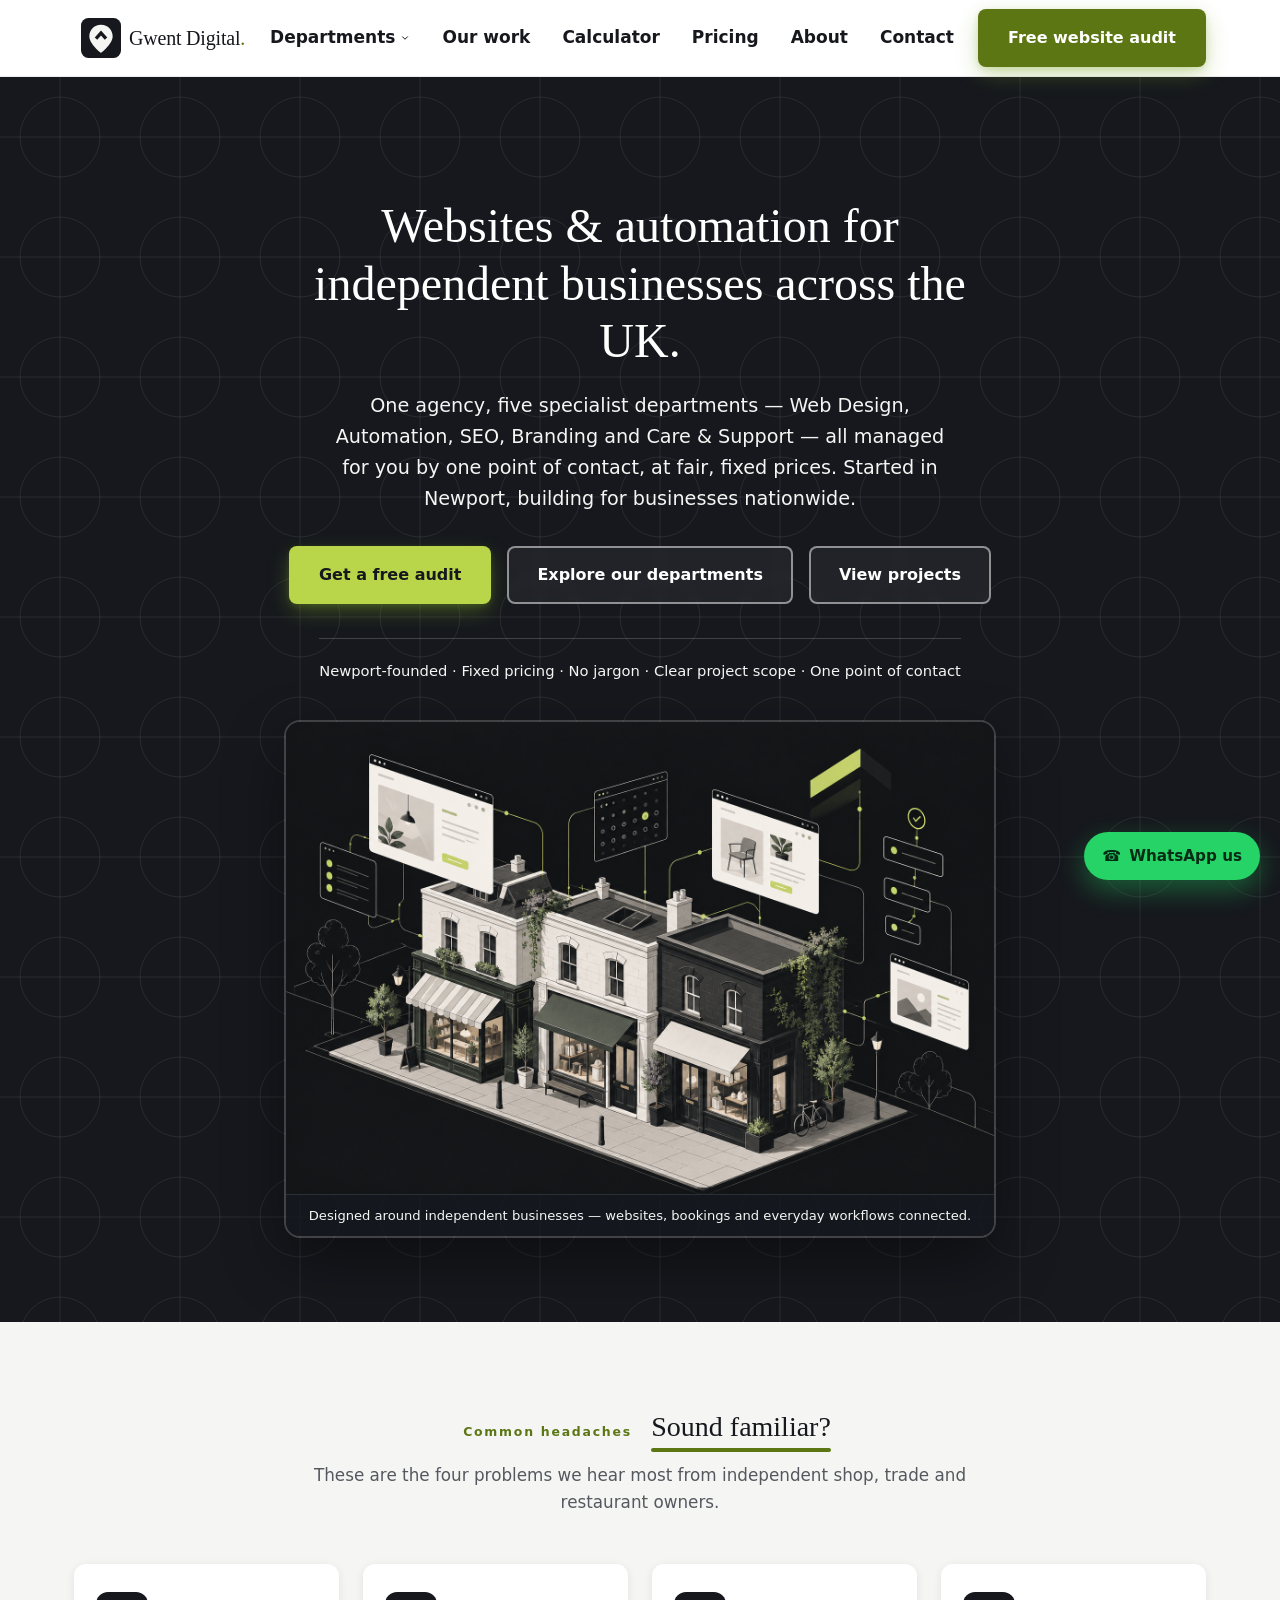
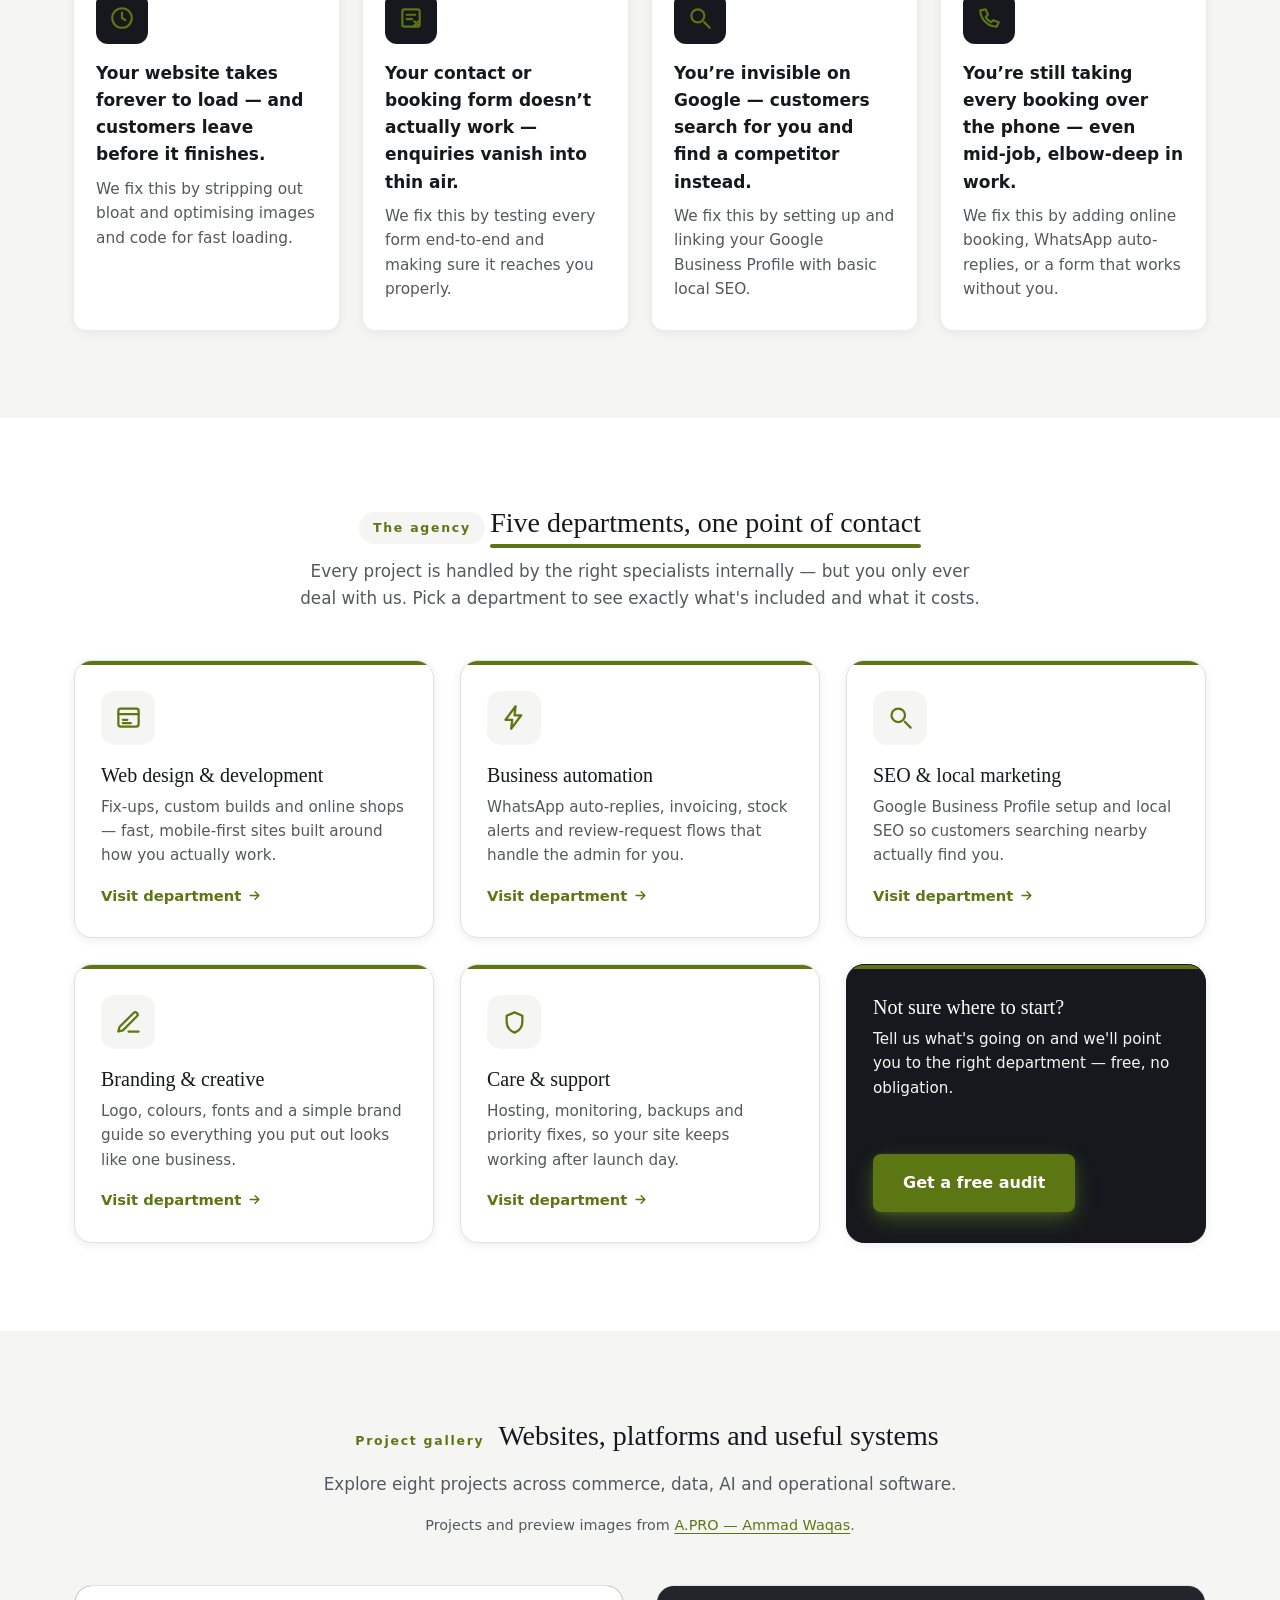
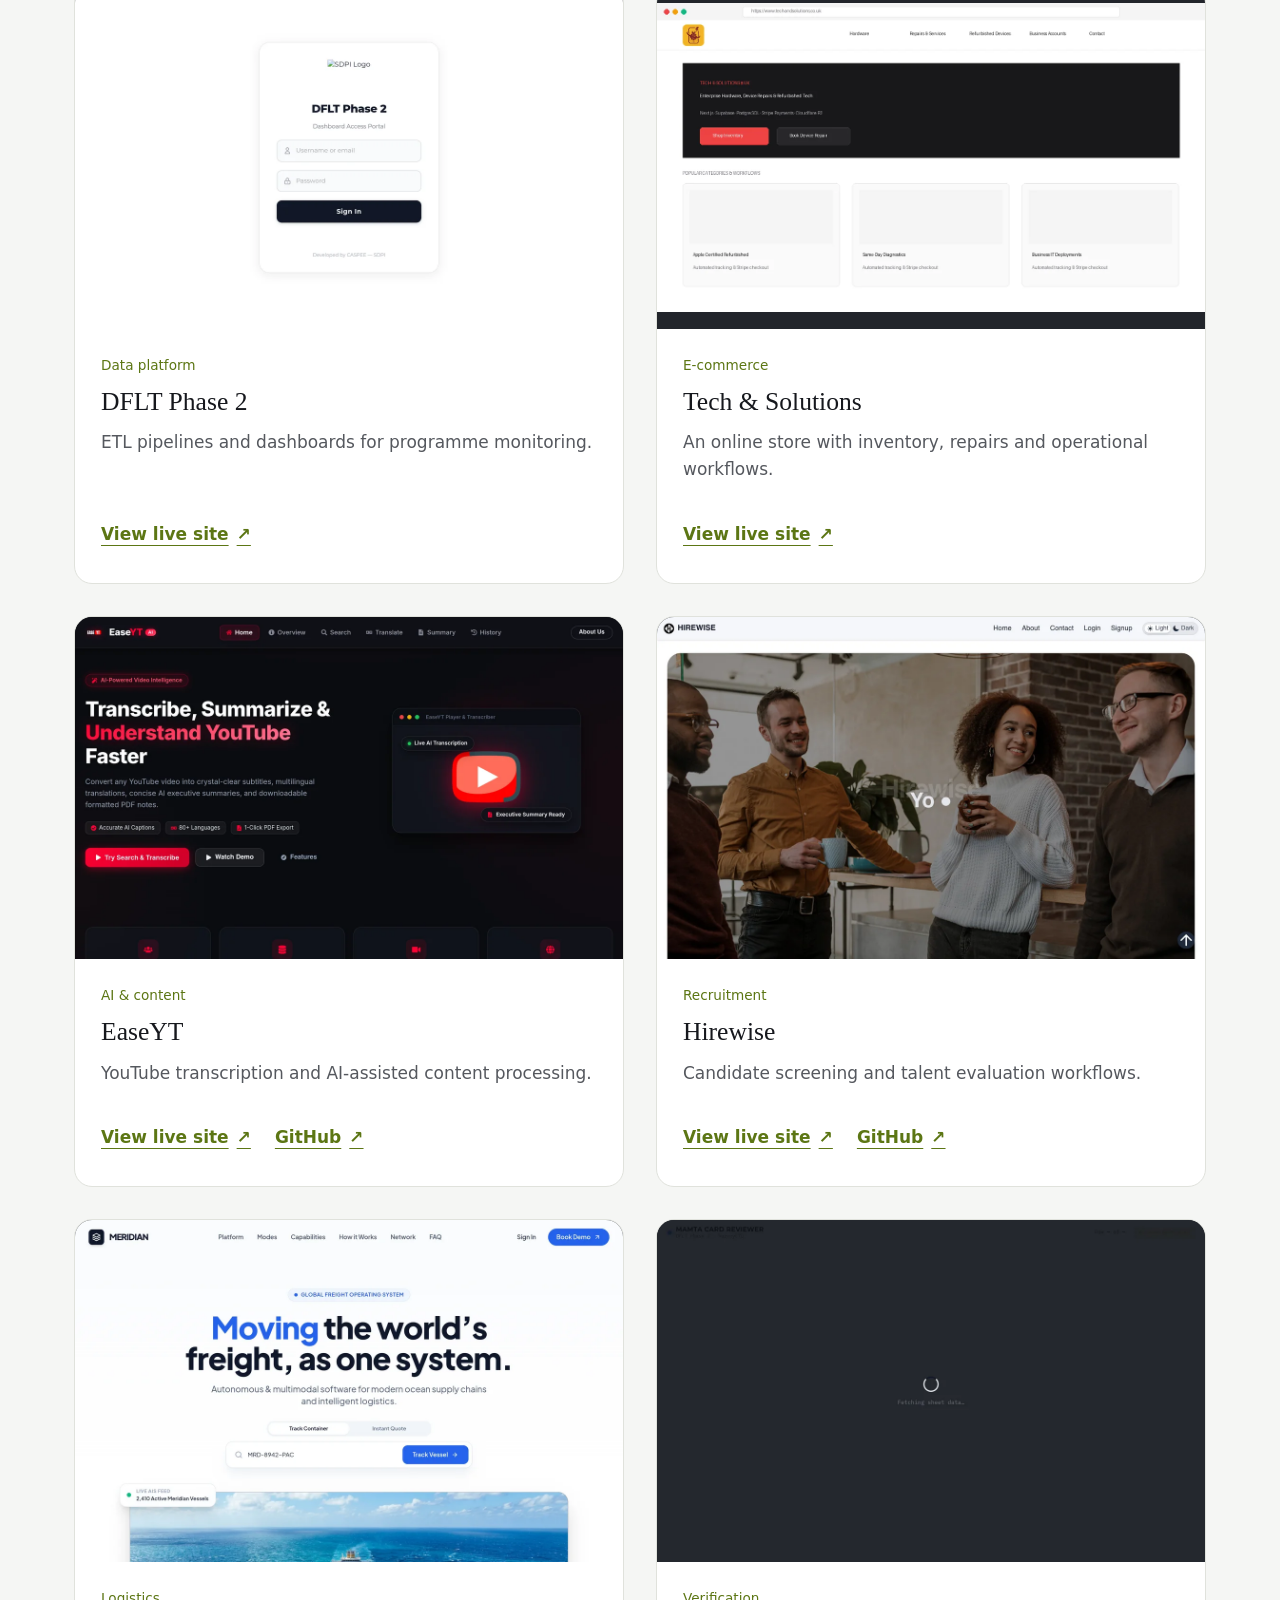
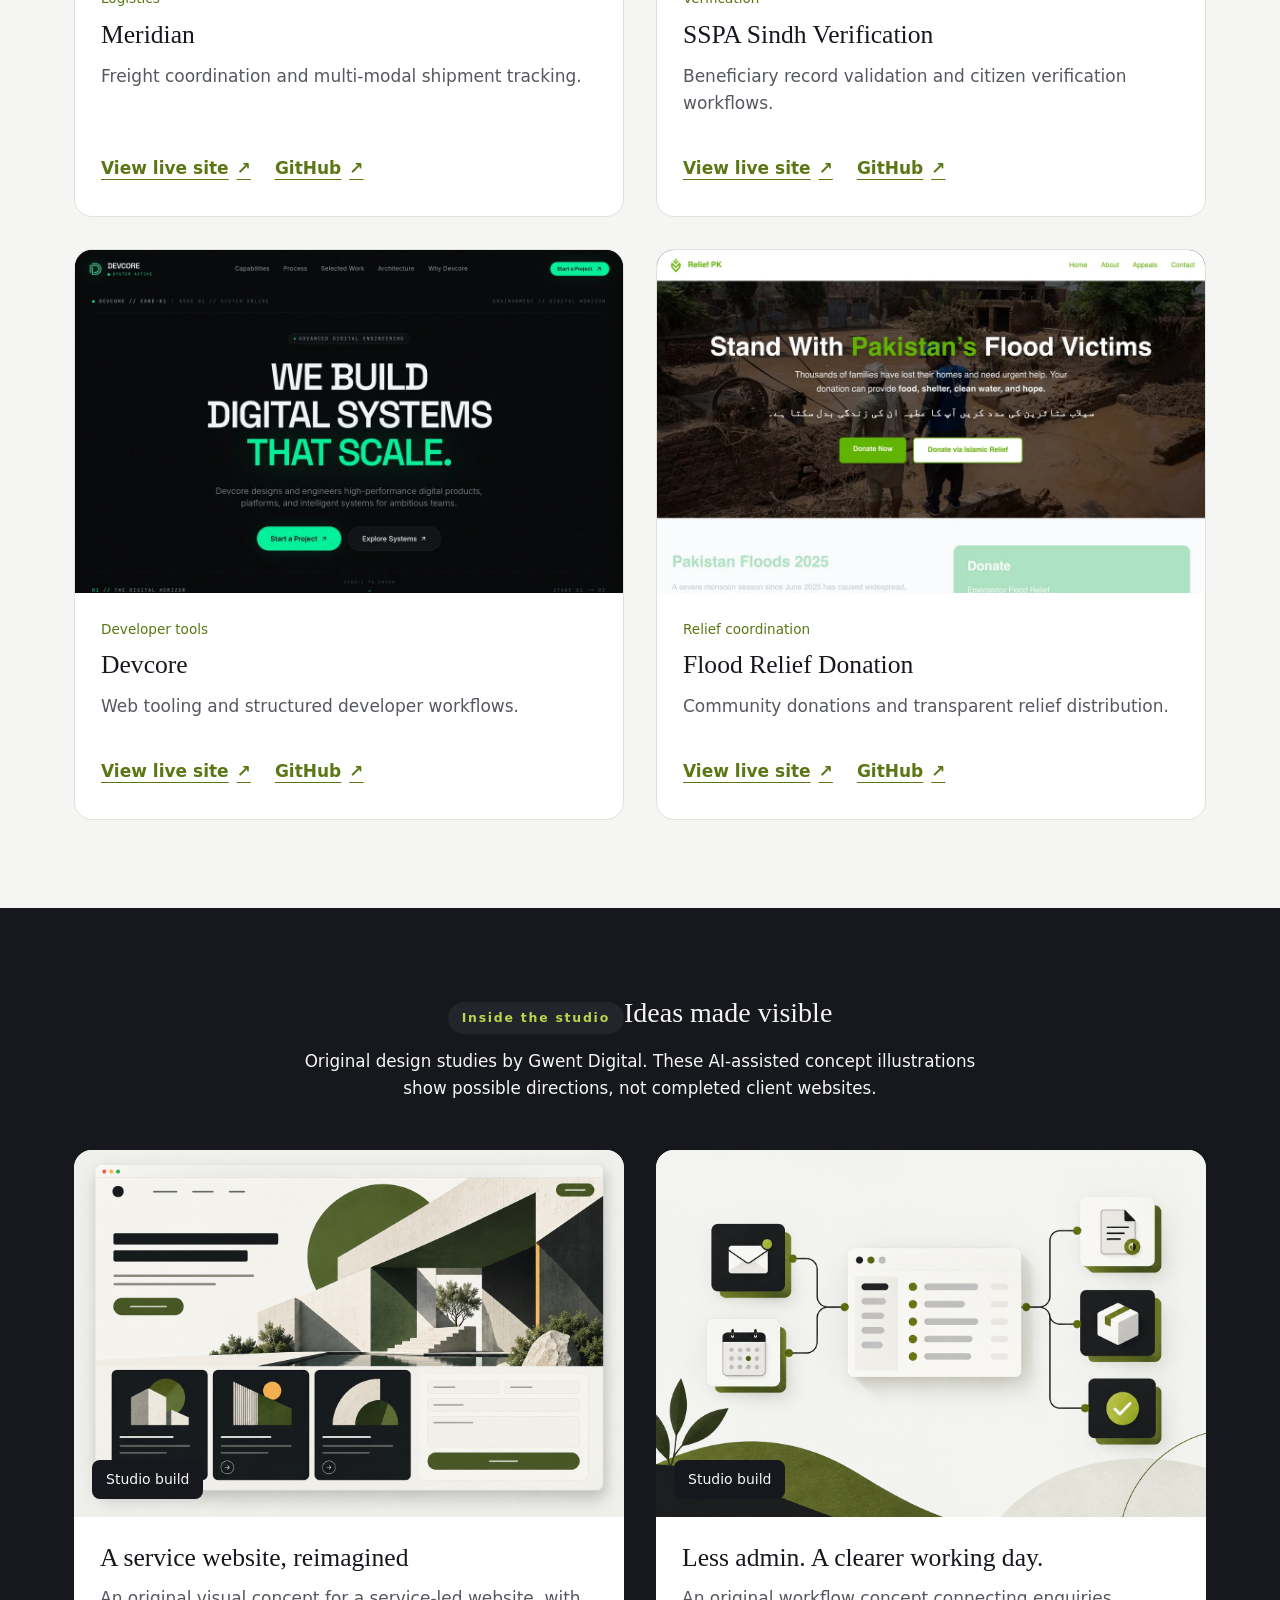
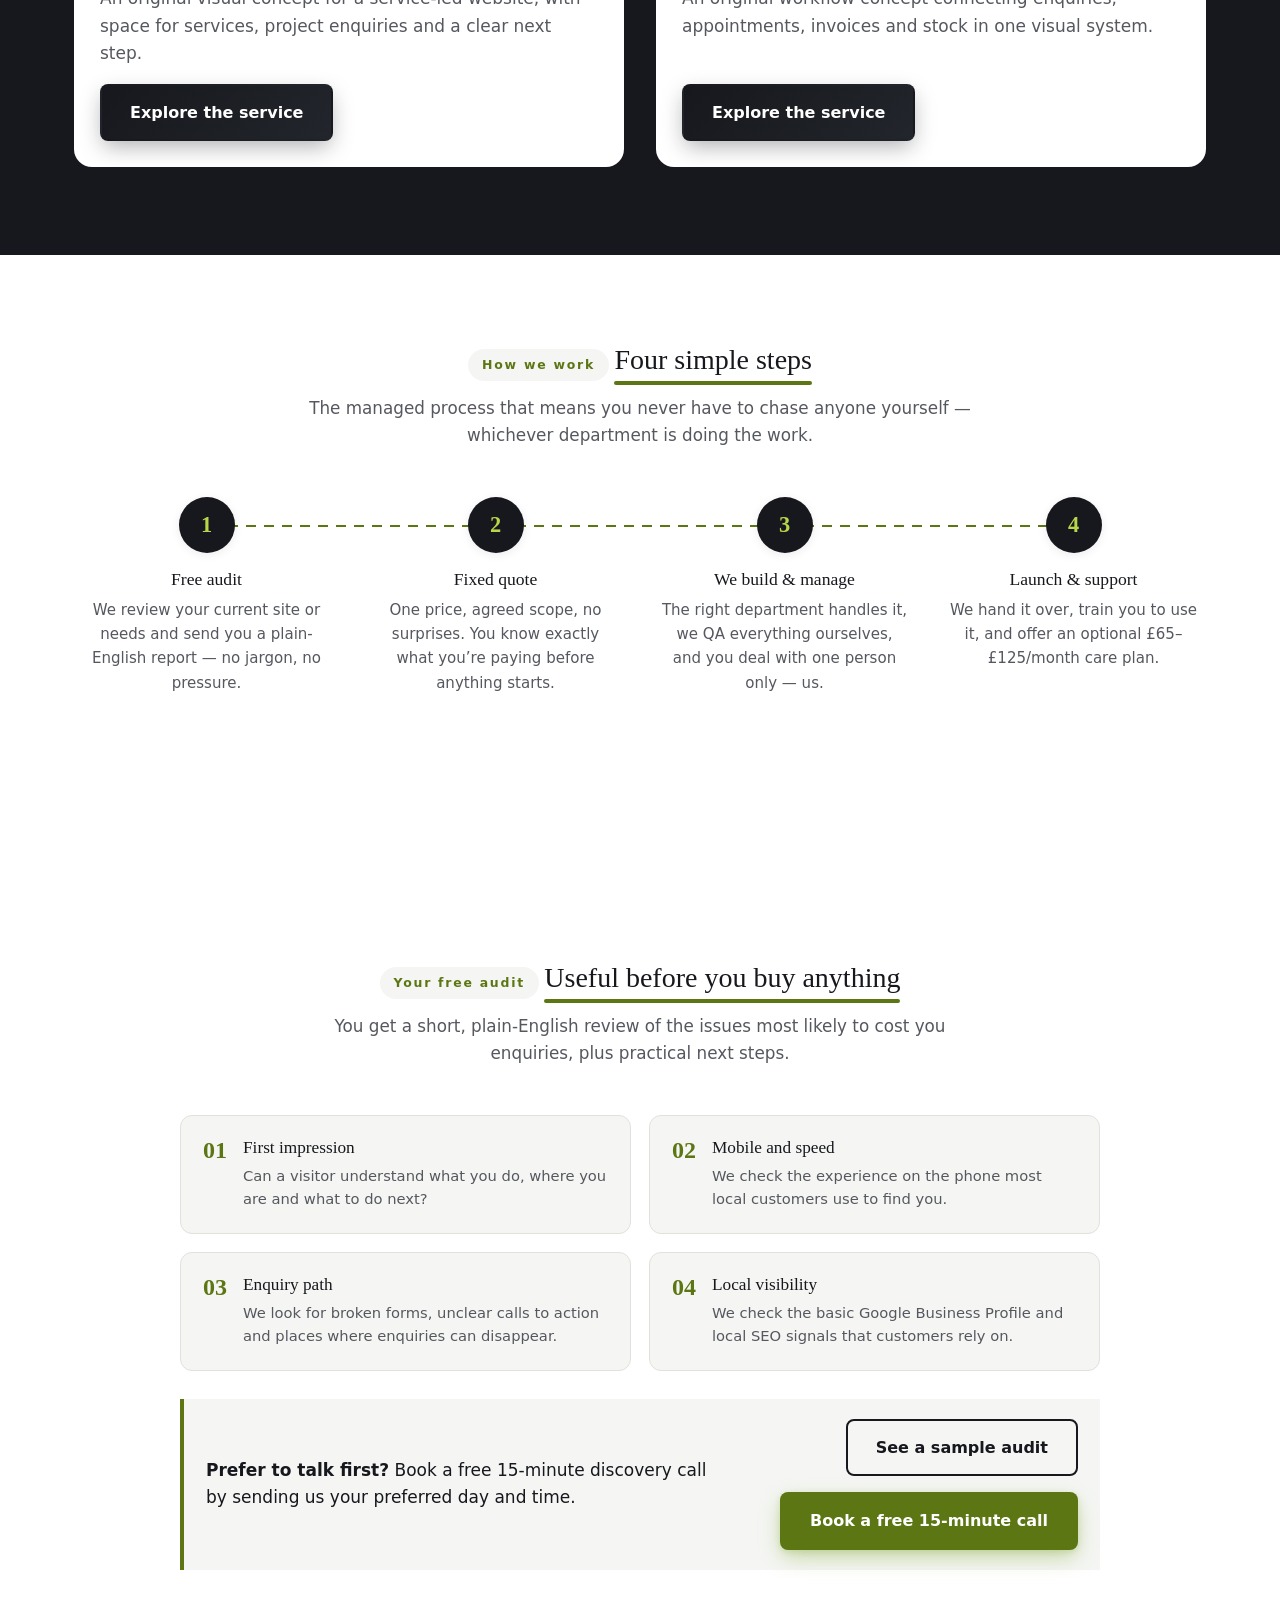
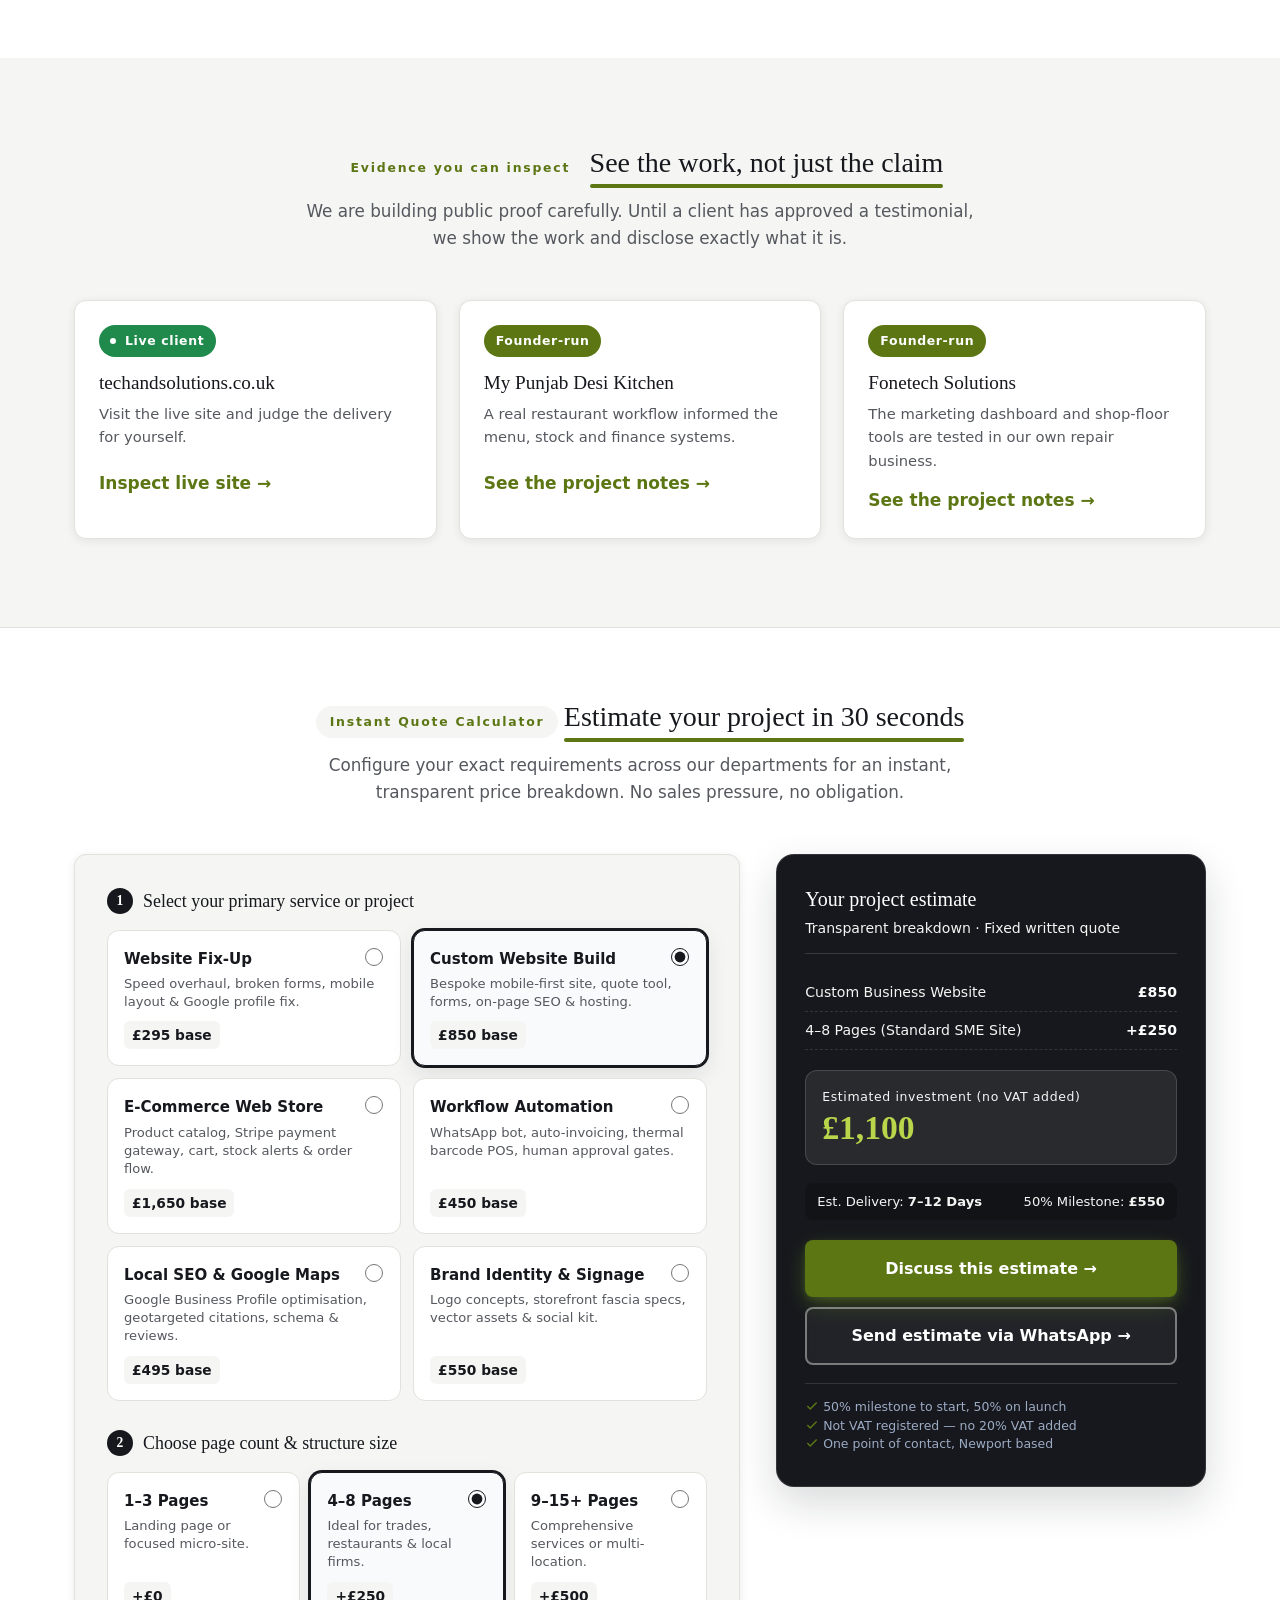
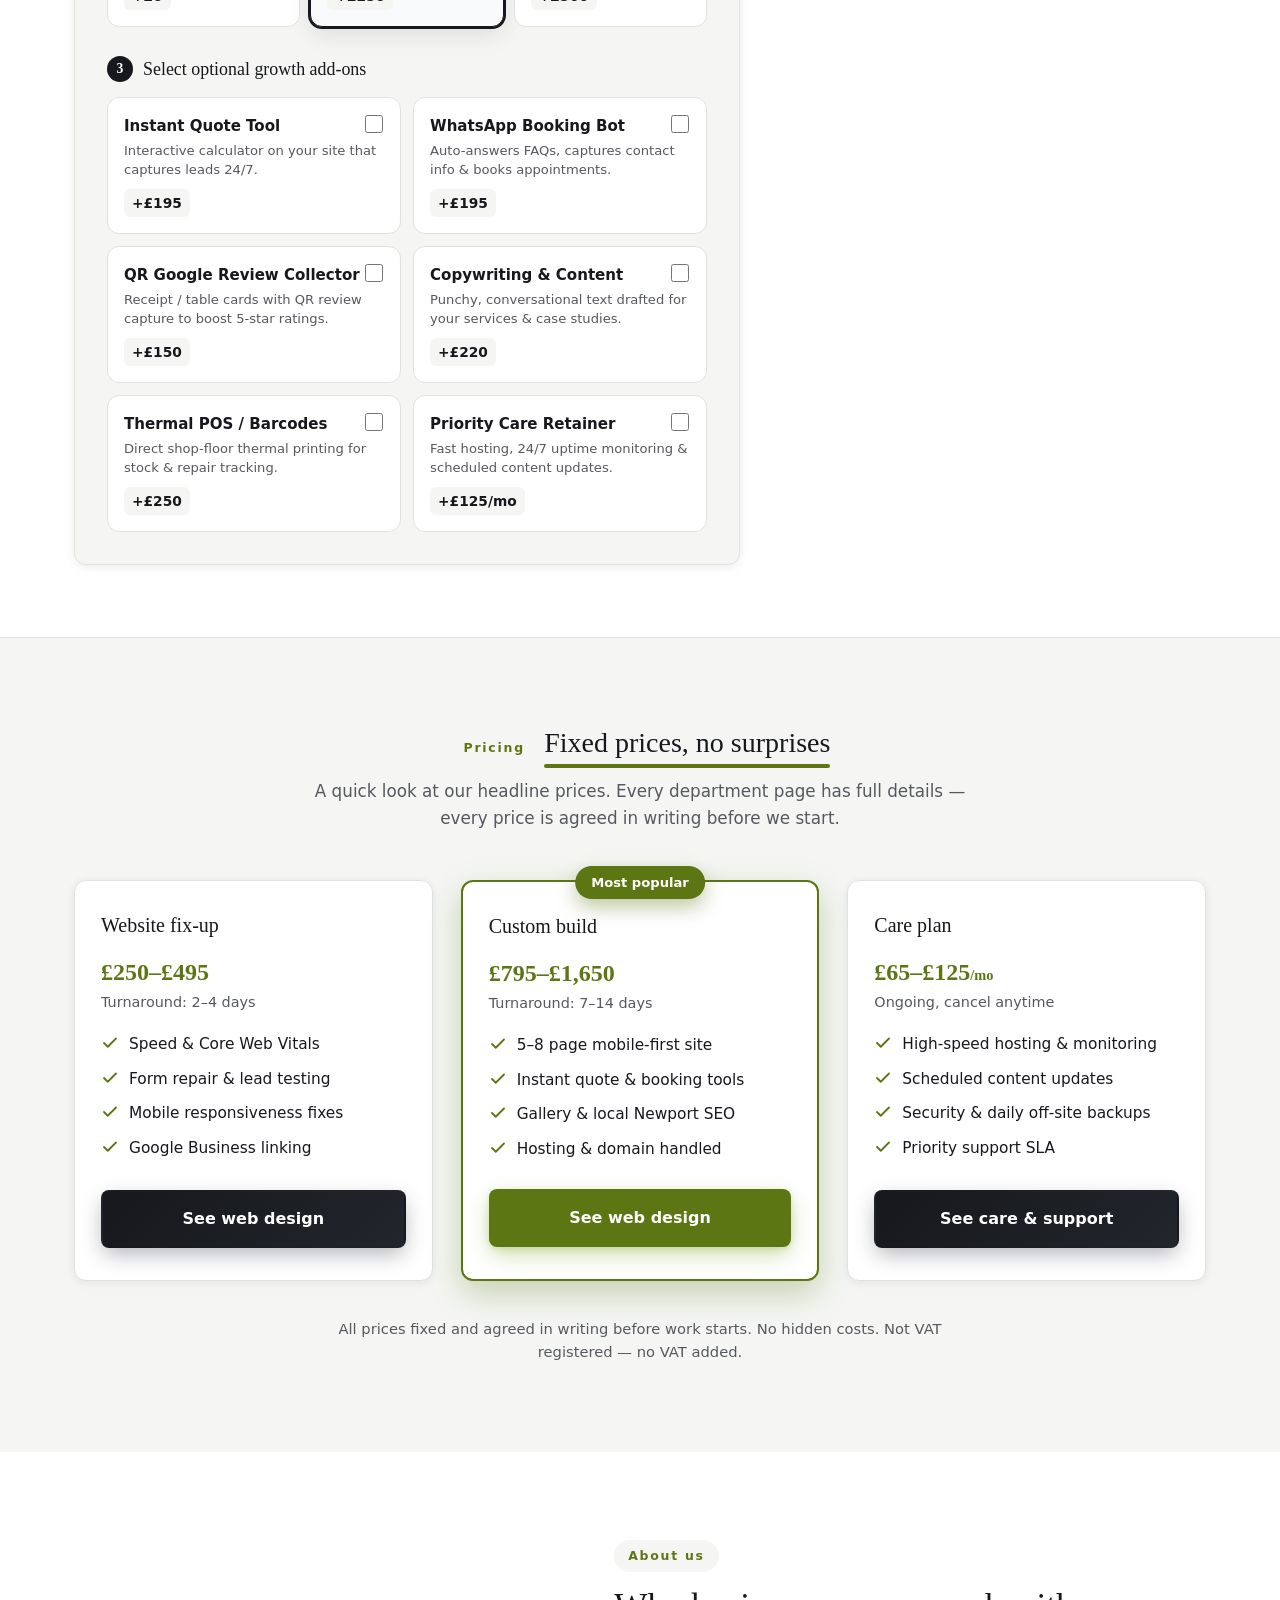
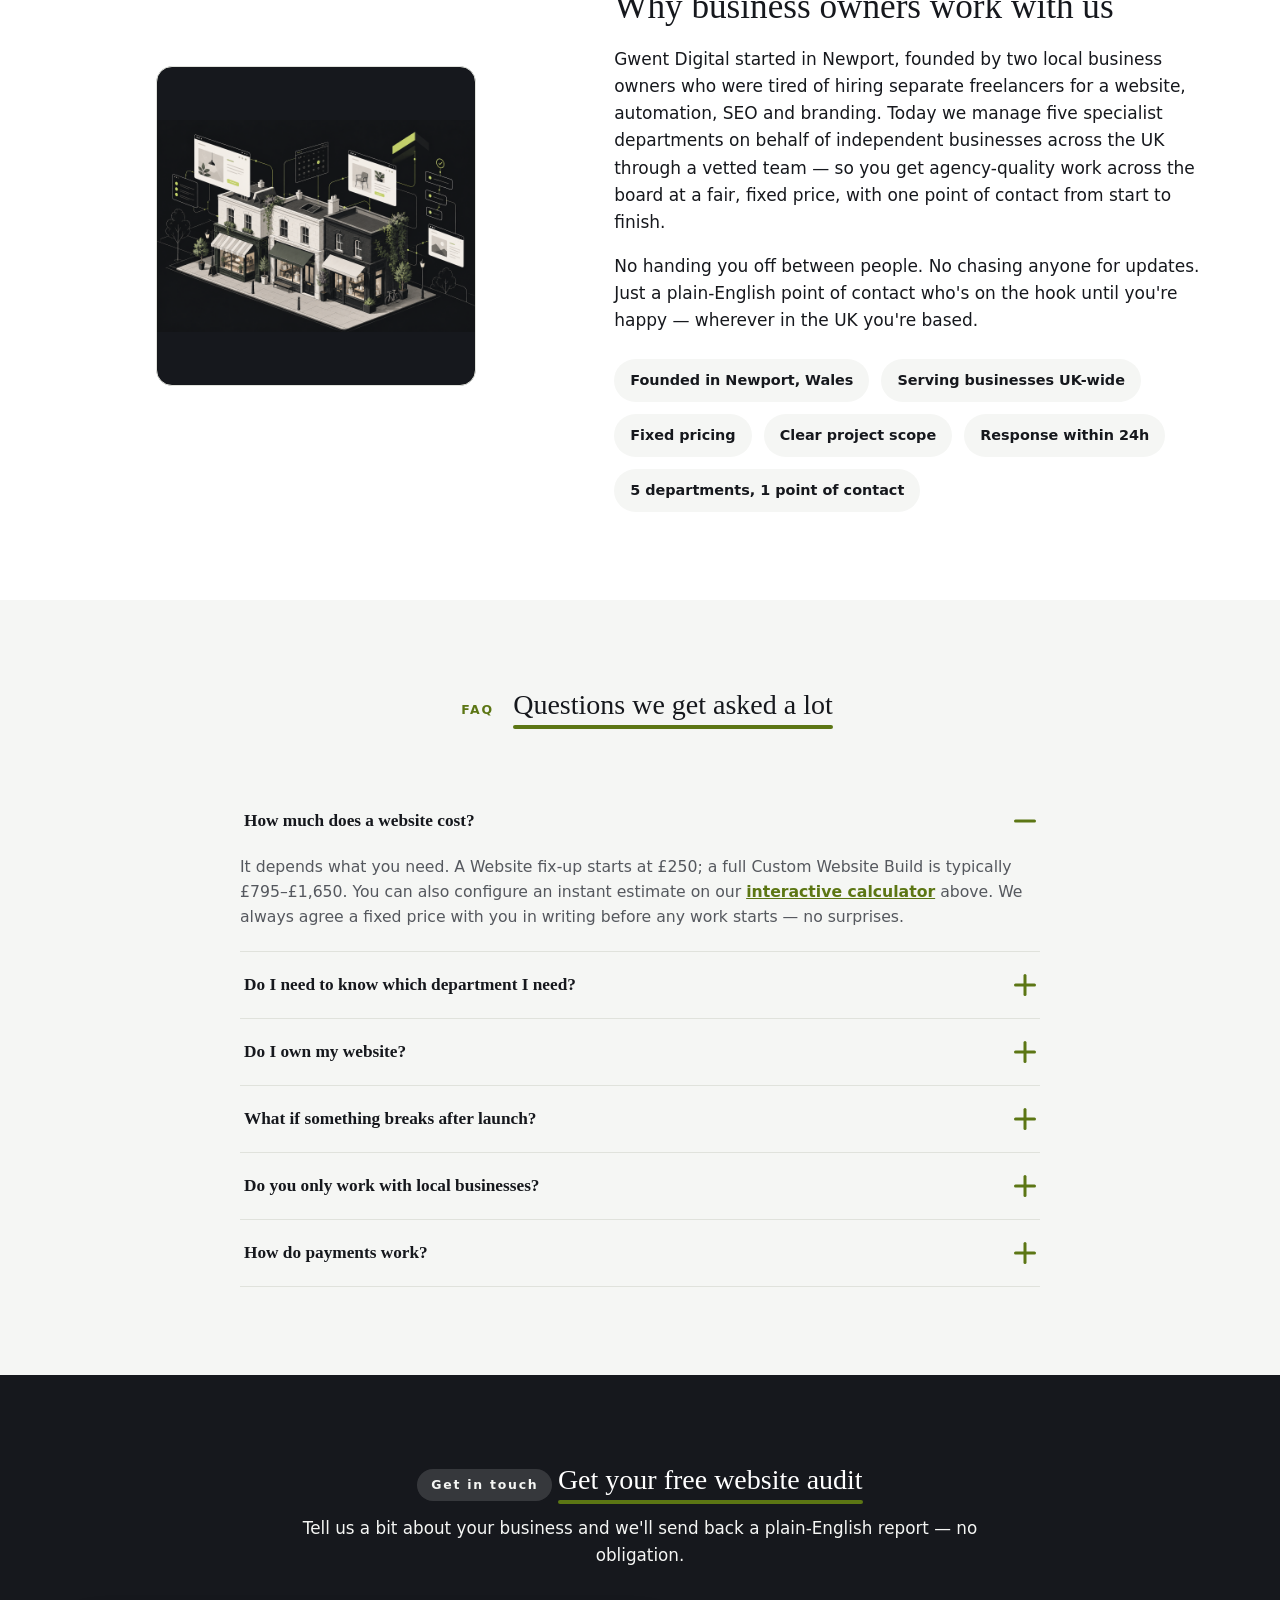
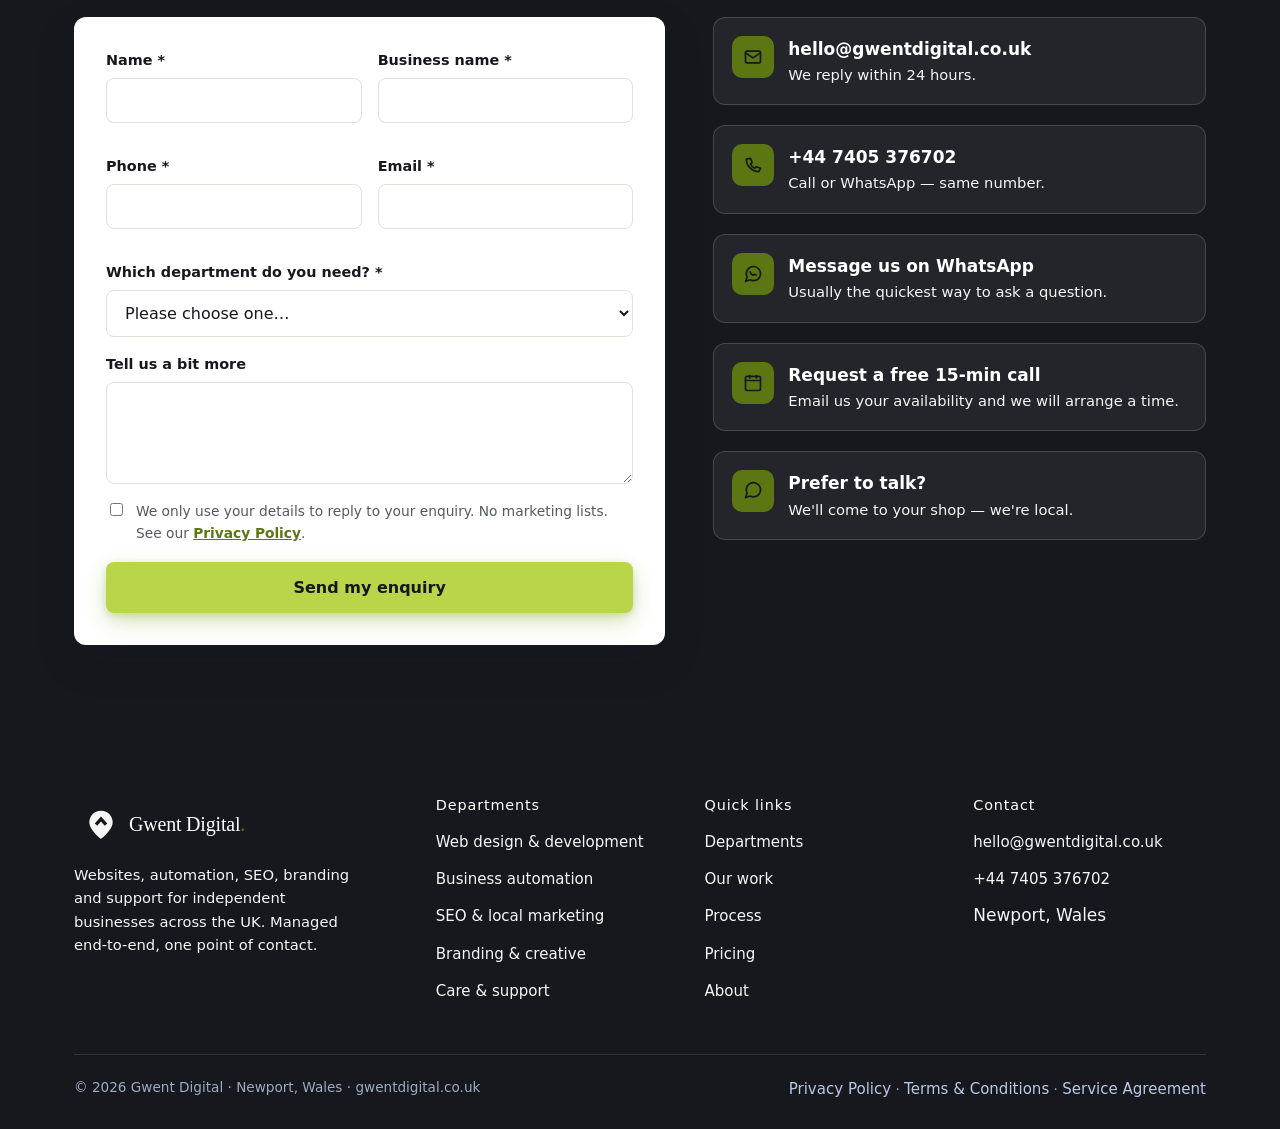
==== commit fb1cb65c: "Add full Our Work portfolio asset pack and refresh brand SVGs, styles, and pages Co-Authored-By: Cla" ====
--- a/index.html
+++ b/index.html
@@ -1,4 +1,4 @@
-﻿<!DOCTYPE html>
+<!DOCTYPE html>
 <html lang="en-GB">
 <head>
 <meta charset="UTF-8">
@@ -15,17 +15,15 @@
 <meta property="og:title" content="Gwent Digital — Web, Automation, SEO, Branding &amp; Support for Independent Businesses UK-Wide">
 <meta property="og:description" content="Five specialist departments, one point of contact. Fixed pricing, no jargon, free website audit.">
 <meta property="og:url" content="https://gwentdigital.co.uk/">
-<meta property="og:image" content="https://gwentdigital.co.uk/assets/brand/og-image.png">
 <meta property="og:locale" content="en_GB">
 <meta name="twitter:card" content="summary_large_image">
 <meta name="twitter:title" content="Gwent Digital — Websites, Automation, SEO, Branding &amp; Support">
 <meta name="twitter:description" content="Fixed pricing, fast turnaround, one point of contact. Free website audit.">
-<meta name="twitter:image" content="https://gwentdigital.co.uk/assets/brand/og-image.png">
 
 <link rel="icon" type="image/svg+xml" href="assets/brand/favicon.svg">
-<link rel="apple-touch-icon" href="apple-touch-icon.png">
-<link rel="icon" type="image/png" sizes="32x32" href="favicon-32x32.png">
-<link rel="icon" type="image/png" sizes="16x16" href="favicon-16x16.png">
+
+
+
 
 <link rel="stylesheet" href="assets/css/style.css">
 
@@ -34,7 +32,6 @@
   "@context": "https://schema.org",
   "@type": "LocalBusiness",
   "name": "Gwent Digital",
-  "image": "https://gwentdigital.co.uk/assets/brand/og-image.png",
   "url": "https://gwentdigital.co.uk/",
   "email": "hello@gwentdigital.co.uk",
   "telephone": "+447405376702",
@@ -64,15 +61,8 @@
 <header class="navbar" id="navbar">
   <div class="nav-inner">
     <a href="#top" class="brand" aria-label="Gwent Digital — home">
-      <img src="assets/brand/icon.svg" alt="" aria-hidden="true" class="logo-img" height="40"
-           onerror="this.style.display='none'; this.nextElementSibling.style.display='inline-flex';">
-      <svg class="logo-fallback" aria-hidden="true" style="display:none" viewBox="0 0 96 96">
-        <rect width="96" height="96" rx="20" fill="#14181F"/>
-        <circle cx="36" cy="48" r="20" fill="none" stroke="#F5F7F7" stroke-width="9"/>
-        <rect x="49" y="36" width="15" height="24" fill="#14181F"/>
-        <rect x="43" y="44.5" width="16" height="7" rx="2" fill="#F5F7F7"/>
-        <path d="M60 26 A22 22 0 0 1 60 70 Z" fill="#8FB93E"/>
-      </svg>
+      <img src="assets/brand/icon.svg" alt="" aria-hidden="true" class="logo-img" height="40">
+
       <span class="brand-name">Gwent Digital</span>
     </a>
     <ul class="nav-links">
@@ -83,27 +73,30 @@
         <div class="dropdown-menu">
           <a class="dropdown-item" data-accent="web-design" href="departments/web-design.html">
             <span class="dd-icon"><svg viewBox="0 0 24 24" fill="none" stroke-width="2" stroke-linecap="round" stroke-linejoin="round"><rect x="3" y="4" width="18" height="16" rx="2"/><path d="M3 9h18"/><path d="M7 14h4M7 17h7"/></svg></span>
-            <span class="dd-copy"><strong>Web Design &amp; Development</strong><small>Fast, mobile-first websites, built and managed end-to-end.</small></span>
+            <span class="dd-copy"><strong>Web design &amp; development</strong><small>Fast, mobile-first websites, built and managed end-to-end.</small></span>
           </a>
           <a class="dropdown-item" data-accent="automation" href="departments/automation.html">
             <span class="dd-icon"><svg viewBox="0 0 24 24" fill="none" stroke-width="2" stroke-linecap="round" stroke-linejoin="round"><path d="M13 2L4 14h6l-1 8 9-12h-6l1-8z"/></svg></span>
-            <span class="dd-copy"><strong>Business Automation</strong><small>WhatsApp replies, invoicing and stock alerts that run themselves.</small></span>
+            <span class="dd-copy"><strong>Business automation</strong><small>WhatsApp replies, invoicing and stock alerts that run themselves.</small></span>
           </a>
           <a class="dropdown-item" data-accent="seo-marketing" href="departments/seo-marketing.html">
             <span class="dd-icon"><svg viewBox="0 0 24 24" fill="none" stroke-width="2" stroke-linecap="round" stroke-linejoin="round"><circle cx="10" cy="10" r="6"/><path d="M21 21l-5.2-5.2"/></svg></span>
-            <span class="dd-copy"><strong>SEO &amp; Local Marketing</strong><small>Get found on Google before your competitors do.</small></span>
+            <span class="dd-copy"><strong>SEO &amp; local marketing</strong><small>Get found on Google before your competitors do.</small></span>
           </a>
           <a class="dropdown-item" data-accent="branding" href="departments/branding.html">
             <span class="dd-icon"><svg viewBox="0 0 24 24" fill="none" stroke-width="2" stroke-linecap="round" stroke-linejoin="round"><path d="M12 20h9"/><path d="M16.5 3.5a2.12 2.12 0 013 3L7 19l-4 1 1-4 12.5-12.5z"/></svg></span>
-            <span class="dd-copy"><strong>Branding &amp; Creative</strong><small>Logos, colours and a visual identity people remember.</small></span>
+            <span class="dd-copy"><strong>Branding &amp; creative</strong><small>Logos, colours and a visual identity people remember.</small></span>
           </a>
           <a class="dropdown-item" data-accent="care-support" href="departments/care-support.html">
             <span class="dd-icon"><svg viewBox="0 0 24 24" fill="none" stroke-width="2" stroke-linecap="round" stroke-linejoin="round"><path d="M12 3l7 3v5c0 5-3.2 8.4-7 10-3.8-1.6-7-5-7-10V6l7-3z"/></svg></span>
-            <span class="dd-copy"><strong>Care &amp; Support</strong><small>Hosting, monitoring and updates so nothing breaks quietly.</small></span>
+            <span class="dd-copy"><strong>Care &amp; support</strong><small>Hosting, monitoring and updates so nothing breaks quietly.</small></span>
           </a>
         </div>
       </li>
       <li><a href="#work">Our work</a></li>
+
+
+      <li><a href="#calculator">Calculator</a></li>
       <li><a href="#pricing">Pricing</a></li>
       <li><a href="#about">About</a></li>
       <li><a href="#contact">Contact</a></li>
@@ -117,12 +110,15 @@
   <nav class="mobile-panel" id="mobile-panel" aria-label="Mobile navigation">
     <ul>
       <li class="mp-group-label">Departments</li>
-      <li><a class="mp-sub" href="departments/web-design.html">Web Design &amp; Development</a></li>
-      <li><a class="mp-sub" href="departments/automation.html">Business Automation</a></li>
-      <li><a class="mp-sub" href="departments/seo-marketing.html">SEO &amp; Local Marketing</a></li>
-      <li><a class="mp-sub" href="departments/branding.html">Branding &amp; Creative</a></li>
-      <li><a class="mp-sub" href="departments/care-support.html">Care &amp; Support</a></li>
+      <li><a class="mp-sub" href="departments/web-design.html">Web design &amp; development</a></li>
+      <li><a class="mp-sub" href="departments/automation.html">Business automation</a></li>
+      <li><a class="mp-sub" href="departments/seo-marketing.html">SEO &amp; local marketing</a></li>
+      <li><a class="mp-sub" href="departments/branding.html">Branding &amp; creative</a></li>
+      <li><a class="mp-sub" href="departments/care-support.html">Care &amp; support</a></li>
       <li><a href="#work">Our work</a></li>
+
+
+      <li><a href="#calculator">Calculator</a></li>
       <li><a href="#pricing">Pricing</a></li>
       <li><a href="#about">About</a></li>
       <li><a href="#contact">Contact</a></li>
@@ -136,13 +132,22 @@
 <!-- HERO -->
 <section class="hero" id="top">
   <div class="container hero-inner reveal">
-    <h1>Websites &amp; Automation for Independent Businesses Across the UK.</h1>
+    <h1>Websites &amp; automation for independent businesses across the UK.</h1>
     <p class="subline">One agency, five specialist departments &mdash; Web Design, Automation, SEO, Branding and Care &amp; Support &mdash; all managed for you by one point of contact, at fair, fixed prices. Started in Newport, building for businesses nationwide.</p>
     <div class="hero-actions">
       <a href="#contact" class="btn btn-gold">Get a free audit</a>
       <a href="#departments" class="btn btn-outline">Explore our departments</a>
-    </div>
-    <div class="trust-strip">Newport-founded &middot; Fixed pricing &middot; No jargon &middot; GDPR compliant</div>
+      <a href="#work" class="btn btn-outline">View projects</a>
+    </div>
+    <div class="trust-strip">Newport-founded &middot; Fixed pricing &middot; No jargon &middot; Clear project scope &middot; One point of contact</div>
+
+    <div class="hero-visual">
+      <picture>
+
+        <img src="assets/studio/connected-business.png" alt="Illustration of independent shops connected to websites and business tools" width="1536" height="1024" loading="eager" fetchpriority="high" decoding="async">
+      </picture>
+      <div class="hero-visual-caption">Designed around independent businesses &mdash; websites, bookings and everyday workflows connected.</div>
+    </div>
   </div>
 </section>
 
@@ -191,35 +196,35 @@
 
       <a class="dept-card" data-accent="web-design" href="departments/web-design.html">
         <div class="icon-wrap"><svg viewBox="0 0 24 24" fill="none" stroke-width="2" stroke-linecap="round" stroke-linejoin="round"><rect x="3" y="4" width="18" height="16" rx="2"/><path d="M3 9h18"/><path d="M7 14h4M7 17h7"/></svg></div>
-        <h3>Web Design &amp; Development</h3>
+        <h3>Web design &amp; development</h3>
         <p>Fix-ups, custom builds and online shops &mdash; fast, mobile-first sites built around how you actually work.</p>
         <span class="dept-link">Visit department <svg viewBox="0 0 24 24" fill="none" stroke="currentColor" stroke-width="2.4" stroke-linecap="round" stroke-linejoin="round"><path d="M5 12h14M13 6l6 6-6 6"/></svg></span>
       </a>
 
       <a class="dept-card" data-accent="automation" href="departments/automation.html">
         <div class="icon-wrap"><svg viewBox="0 0 24 24" fill="none" stroke-width="2" stroke-linecap="round" stroke-linejoin="round"><path d="M13 2L4 14h6l-1 8 9-12h-6l1-8z"/></svg></div>
-        <h3>Business Automation</h3>
+        <h3>Business automation</h3>
         <p>WhatsApp auto-replies, invoicing, stock alerts and review-request flows that handle the admin for you.</p>
         <span class="dept-link">Visit department <svg viewBox="0 0 24 24" fill="none" stroke="currentColor" stroke-width="2.4" stroke-linecap="round" stroke-linejoin="round"><path d="M5 12h14M13 6l6 6-6 6"/></svg></span>
       </a>
 
       <a class="dept-card" data-accent="seo-marketing" href="departments/seo-marketing.html">
         <div class="icon-wrap"><svg viewBox="0 0 24 24" fill="none" stroke-width="2" stroke-linecap="round" stroke-linejoin="round"><circle cx="10" cy="10" r="6"/><path d="M21 21l-5.2-5.2"/></svg></div>
-        <h3>SEO &amp; Local Marketing</h3>
+        <h3>SEO &amp; local marketing</h3>
         <p>Google Business Profile setup and local SEO so customers searching nearby actually find you.</p>
         <span class="dept-link">Visit department <svg viewBox="0 0 24 24" fill="none" stroke="currentColor" stroke-width="2.4" stroke-linecap="round" stroke-linejoin="round"><path d="M5 12h14M13 6l6 6-6 6"/></svg></span>
       </a>
 
       <a class="dept-card" data-accent="branding" href="departments/branding.html">
         <div class="icon-wrap"><svg viewBox="0 0 24 24" fill="none" stroke-width="2" stroke-linecap="round" stroke-linejoin="round"><path d="M12 20h9"/><path d="M16.5 3.5a2.12 2.12 0 013 3L7 19l-4 1 1-4 12.5-12.5z"/></svg></div>
-        <h3>Branding &amp; Creative</h3>
+        <h3>Branding &amp; creative</h3>
         <p>Logo, colours, fonts and a simple brand guide so everything you put out looks like one business.</p>
         <span class="dept-link">Visit department <svg viewBox="0 0 24 24" fill="none" stroke="currentColor" stroke-width="2.4" stroke-linecap="round" stroke-linejoin="round"><path d="M5 12h14M13 6l6 6-6 6"/></svg></span>
       </a>
 
       <a class="dept-card" data-accent="care-support" href="departments/care-support.html">
         <div class="icon-wrap"><svg viewBox="0 0 24 24" fill="none" stroke-width="2" stroke-linecap="round" stroke-linejoin="round"><path d="M12 3l7 3v5c0 5-3.2 8.4-7 10-3.8-1.6-7-5-7-10V6l7-3z"/></svg></div>
-        <h3>Care &amp; Support</h3>
+        <h3>Care &amp; support</h3>
         <p>Hosting, monitoring, backups and priority fixes, so your site keeps working after launch day.</p>
         <span class="dept-link">Visit department <svg viewBox="0 0 24 24" fill="none" stroke="currentColor" stroke-width="2.4" stroke-linecap="round" stroke-linejoin="round"><path d="M5 12h14M13 6l6 6-6 6"/></svg></span>
       </a>
@@ -235,247 +240,38 @@
 </section>
 
 <!-- OUR WORK -->
-<section class="work" id="work">
-  <div class="container">
-    <div class="section-head reveal">
-      <span class="section-label">What we&rsquo;ve built</span>
-      <h2 class="underline">Client work first &mdash; then everything we tried on our own businesses.</h2>
-      <p>Real projects for real customers, plus the businesses we own and run ourselves, and the tools we built for our own use. Here is exactly what we have built, who it was built for, and where it currently stands.</p>
-    </div>
-
-    <div class="work-legend reveal">
-      <span class="badge badge-client">Client work</span><span>&mdash; paid work for a real customer</span>
-      <span class="badge badge-owned">Group business</span><span>&mdash; we own and run it</span>
-      <span class="badge badge-studio">Studio build</span><span>&mdash; built by us, for us</span>
-      <span class="badge badge-dev">In development</span><span>&mdash; not finished</span>
-    </div>
-
-    <!-- TIER 1: client work -->
-    <div class="work-tier work-tier--client reveal">
-      <div class="work-tier-head"><h3>Client work</h3><span class="badge badge-client">Client work</span></div>
-      <p class="work-tier-intro">Real projects, built for real customers. This is the work we're proudest to point to.</p>
-
-      <div class="featured-card reveal">
-        <div class="featured-card-inner">
-          <div>
-            <span class="badge badge-live">Live site</span>
-            <h3>techandsolutions.co.uk</h3>
-            <ul class="story-steps">
-              <li><b>Problem:</b> needed a fast, credible online presence so customers searching online could find and trust the business.</li>
-              <li><b>Solution:</b> a clean, modern site built and deployed on fast, reliable hosting infrastructure.</li>
-              <li><b>Delivered:</b> a live, working site at techandsolutions.co.uk that visitors can check right now.</li>
-            </ul>
-            <a href="https://techandsolutions.co.uk" target="_blank" rel="noopener" class="btn btn-navy">Visit live site &rarr;</a>
-          </div>
-          <div class="mock-browser">
-            <div class="mock-bar"><span></span><span></span><span></span></div>
-            <div class="mock-body">
-              <div class="mock-line short"></div>
-              <div class="mock-line wide"></div>
-              <div class="mock-block gold"></div>
-              <div class="mock-line med"></div>
-            </div>
-          </div>
-        </div>
-      </div>
-
-      <div class="work-grid-client reveal-stagger">
-
-        <div class="story-card client-card">
-          <div class="mock-browser">
-            <div class="mock-bar"><span></span><span></span><span></span></div>
-            <img src="assets/work/birchwood-plumbing.jpg" alt="Product visual from the Birchwood Plumbing client site" class="mock-photo" loading="lazy" width="900" height="506">
-          </div>
-          <div class="story-card-body">
-            <span class="badge badge-client">Client work</span>
-            <h4>Birchwood Plumbing</h4>
-            <p class="challenge"><b>Challenge:</b> trade businesses lose jobs to competitors who offer instant quotes and online booking.</p>
-            <p class="challenge"><b>What we built:</b> a fast, mobile-first plumbing site with an instant quote calculator, project gallery and customer review section.</p>
-            <div class="chip-row">
-              <span class="chip">Quote calculator</span>
-              <span class="chip">Photo gallery</span>
-              <span class="chip">Mobile-first</span>
-            </div>
-            <p class="story-result"><svg viewBox="0 0 24 24" fill="none" stroke-width="2.4" stroke-linecap="round" stroke-linejoin="round"><path d="M20 6L9 17l-5-5"/></svg> Delivered: a fast, professional plumbing site ready to turn visitors into booked jobs.</p>
-          </div>
-        </div>
-
-        <div class="story-card client-card">
-          <div class="mock-browser">
-            <div class="mock-bar"><span></span><span></span><span></span></div>
-            <img src="assets/work/toast-marketing.jpg" alt="Visual asset from the Toast Marketing client site" class="mock-photo" loading="lazy" width="700" height="736">
-          </div>
-          <div class="story-card-body">
-            <span class="badge badge-client">Client work</span>
-            <h4>Toast Marketing</h4>
-            <p class="challenge"><b>Challenge:</b> service businesses struggle to explain their process and results clearly to new visitors.</p>
-            <p class="challenge"><b>What we built:</b> a growth-agency style site with a clear step-by-step process, services breakdown and FAQ.</p>
-            <div class="chip-row">
-              <span class="chip">Process timeline</span>
-              <span class="chip">Services breakdown</span>
-              <span class="chip">FAQ section</span>
-            </div>
-            <p class="story-result"><svg viewBox="0 0 24 24" fill="none" stroke-width="2.4" stroke-linecap="round" stroke-linejoin="round"><path d="M20 6L9 17l-5-5"/></svg> Delivered: a clear, professional site that explains the agency's process at a glance.</p>
-          </div>
-        </div>
-
-        <div class="story-card client-card">
-          <div class="mock-browser">
-            <div class="mock-bar"><span></span><span></span><span></span></div>
-            <div class="mock-iconpanel"><svg viewBox="0 0 24 24" fill="none" stroke-width="1.8" stroke-linecap="round" stroke-linejoin="round"><path d="M4 20V10M12 20V4M20 20v-7"/></svg></div>
-          </div>
-          <div class="story-card-body">
-            <span class="badge badge-client">Client work</span>
-            <h4>ERP / Finance / Stock System</h4>
-            <p class="challenge"><b>Challenge:</b> growing businesses tracking stock and finances across spreadsheets and paper find it doesn't scale, and mistakes creep in.</p>
-            <p class="challenge"><b>What we built:</b> an internal system for tracking finances and stock levels in one place, first for our own shops, then rebuilt for each trade rather than starting from scratch every time.</p>
-            <div class="chip-row">
-              <span class="chip">Internal tool</span>
-              <span class="chip">Stock control</span>
-              <span class="chip">Adapted per trade</span>
-            </div>
-            <p class="portfolio-note">Internal system &mdash; not publicly linked.</p>
-          </div>
-        </div>
-
-      </div>
-    </div>
-
-    <!-- TIER 2: our own businesses -->
-    <div class="work-tier reveal">
-      <div class="work-tier-head"><h3>Our own businesses</h3><span class="badge badge-owned">Group business</span></div>
-      <p class="work-tier-intro">These are ours. We are not presenting them as client work, because they were not. What they do show is that we have solved these problems with real money on the line.</p>
-
-      <div class="work-grid reveal-stagger">
-
-        <div class="story-card">
-          <div class="mock-browser">
-            <div class="mock-bar"><span></span><span></span><span></span></div>
-            <picture>
-              <source srcset="assets/work/my-punjab-shopfront.webp" type="image/webp">
-              <img src="assets/work/my-punjab-shopfront.jpg" alt="My Punjab Desi Kitchen shopfront in Newport" class="mock-photo" width="1200" height="800" loading="lazy" onerror="this.onerror=null;this.src='assets/surfaces/placeholder.svg';">
-            </picture>
-          </div>
-          <div class="story-card-body">
-            <span class="badge badge-owned">Group business</span>
-            <h4>My Punjab Desi Kitchen</h4>
-            <p class="challenge">Punjabi restaurant &middot; Commercial Street, Newport &middot; open about a year</p>
-            <p class="challenge"><b>The problem:</b> A year in, with good food and quiet weekdays. Plenty of people within walking distance had simply never heard of it, and the online presence was not doing any selling.</p>
-            <p class="challenge"><b>What we did:</b> Worked out who was actually within reach &mdash; students, people working in town, families &mdash; and wrote for each of them separately rather than posting the same thing at everyone. Built a 60-second ad around what the place actually is: food that tastes like home when you are a long way from it. Wrote the script, the story behind it and the captions to go with it, then put a turnaround plan together for the week-by-week running of it.</p>
-            <p class="story-result needed-line"><b>Result:</b> <span class="needed">[RESULT NEEDED]</span> &mdash; add the covers or weekly takings figure once you have a clean before-and-after. Do not publish this card without it.</p>
-          </div>
-        </div>
-
-        <div class="story-card">
-          <div class="mock-browser">
-            <div class="mock-bar"><span></span><span></span><span></span></div>
-            <picture>
-              <source srcset="assets/work/fonetech-labels.webp" type="image/webp">
-              <img src="assets/work/fonetech-labels.jpg" alt="Printed price labels on phone stock" class="mock-photo" width="1200" height="800" loading="lazy" onerror="this.onerror=null;this.src='assets/surfaces/placeholder.svg';">
-            </picture>
-          </div>
-          <div class="story-card-body">
-            <span class="badge badge-owned">Group business</span>
-            <h4>Fonetech Solutions</h4>
-            <p class="challenge">Phone and laptop sales and repair &middot; Newport</p>
-            <p class="challenge"><b>The problem:</b> Price labels were being written out by hand, so stock went on the shelf unpriced and customers had to ask. Separately, the shop was invisible online on exactly the days it most needed walk-ins.</p>
-            <p class="challenge"><b>What we did:</b> Built a label system that prints straight to the shop&rsquo;s thermal printer &mdash; one label per page, correct size for phones and for laptops, no fiddling with sheet layouts. Then set up a weekend offer routine: screen repair and battery deals, free diagnosis, and a case-and-glass bundle at a fixed price, posted to Newport local groups where people actually ask for recommendations.</p>
-            <p class="story-result needed-line"><b>Result:</b> Stock now goes out priced the same day. <span class="needed">[RESULT NEEDED]</span> &mdash; add how many enquiries the weekend posts brought in, from a month you can evidence.</p>
-          </div>
-        </div>
-
-        <div class="story-card">
-          <div class="mock-browser">
-            <div class="mock-bar"><span></span><span></span><span></span></div>
-            <picture>
-              <source srcset="assets/work/azi-phones.webp" type="image/webp">
-              <img src="assets/work/azi-phones.jpg" alt="Azi Phones storefront or interior" class="mock-photo" width="1200" height="800" loading="lazy" onerror="this.onerror=null;this.src='assets/surfaces/placeholder.svg';">
-            </picture>
-          </div>
-          <div class="story-card-body">
-            <span class="badge badge-owned">Group business</span>
-            <h4>Azi Phones</h4>
-            <p class="challenge">Mobile retail &middot; Newport</p>
-            <p class="challenge"><b>The problem:</b> <span class="needed">[DETAIL NEEDED]</span> &mdash; tell us what was actually wrong here and this card can be written properly.</p>
-            <p class="challenge"><b>What we did:</b> <span class="needed">[DETAIL NEEDED]</span></p>
-            <p class="story-result needed-line"><b>Result:</b> <span class="needed">[RESULT NEEDED]</span> &mdash; if there is nothing solid to say, cut this card entirely. Two strong cards beat three thin ones.</p>
-          </div>
-        </div>
-
-      </div>
-    </div>
-
-    <!-- TIER 3: built in the studio (kept compact and quiet, unlike tiers 1 and 2) -->
-    <div class="work-tier work-tier--compact reveal">
-      <div class="work-tier-head"><h3>Built in the studio</h3><span class="badge badge-studio">Studio build</span></div>
-      <p class="work-tier-intro">Tools we built for ourselves, which is the honest reason we can build them for you.</p>
-
-      <div class="compact-grid reveal-stagger">
-
-        <div class="compact-card">
-          <div class="icon-wrap"><svg viewBox="0 0 24 24" fill="none" stroke-width="1.8" stroke-linecap="round" stroke-linejoin="round"><rect x="4" y="8" width="16" height="12" rx="2"/><circle cx="9" cy="14" r="1.3"/><circle cx="15" cy="14" r="1.3"/><path d="M12 8V4M9 4h6"/></svg></div>
-          <div>
-            <h4>Our own command centre</h4>
-            <p>The system that finds local businesses worth talking to, drafts a message for each one, and then stops and waits for a human to say yes. It logs every contact and honours every opt-out. This is the same thing we set up for clients &mdash; we just built ours first.</p>
-            <div class="chip-row">
-              <span class="chip">Supabase (UK)</span>
-              <span class="chip">Google Places</span>
-              <span class="chip">Approval gate</span>
-            </div>
-          </div>
-        </div>
-
-        <div class="compact-card">
-          <div class="icon-wrap"><svg viewBox="0 0 24 24" fill="none" stroke-width="1.8" stroke-linecap="round" stroke-linejoin="round"><rect x="3" y="4" width="18" height="16" rx="2"/><path d="M3 9h18"/><path d="M7 14h4M7 17h7"/></svg></div>
-          <div>
-            <h4>This website</h4>
-            <p>Built by us, start to finish. Fast on a phone, readable with a screen reader, and marked up so Google knows we are a business in Newport rather than a page floating somewhere on the internet. If you want to know what we build, you are already looking at it.</p>
-            <div class="chip-row">
-              <span class="chip">Responsive</span>
-              <span class="chip">Accessible</span>
-            </div>
-          </div>
-        </div>
-
-        <div class="compact-card">
-          <div class="icon-wrap"><svg viewBox="0 0 24 24" fill="none" stroke-width="1.8" stroke-linecap="round" stroke-linejoin="round"><rect x="4" y="9" width="16" height="8" rx="1"/><path d="M7 9V4h10v5M7 17v3h10v-3"/></svg></div>
-          <div>
-            <h4>Stock label printing</h4>
-            <p>A small tool doing a boring job well. Stock list in, correctly sized labels out, one per page, straight to the shop&rsquo;s thermal printer. It replaced a job that used to be done with a marker pen.</p>
-            <div class="chip-row">
-              <span class="chip">Thermal printer</span>
-              <span class="chip">Print-ready PDF</span>
-            </div>
-          </div>
-        </div>
-
-      </div>
-    </div>
-
-    <!-- TIER 4: being built now -->
-    <div class="work-tier reveal">
-      <div class="work-tier-head"><h3>Being built now</h3><span class="badge badge-dev">In development</span></div>
-      <p class="work-tier-intro">Listed here so you know what is coming, and so nobody is sold something that does not exist yet.</p>
-
-      <div class="work-grid-dev reveal-stagger">
-        <div class="dev-card">
-          <h4>Zoya &mdash; voice assistant</h4>
-          <p>Answers the phone by voice when you cannot. Takes the caller&rsquo;s details, answers the routine questions, and hands anything real straight to you.</p>
-          <p class="dev-status">Currently being tested in our own shop. Not available to buy yet.</p>
-        </div>
-        <div class="dev-card">
-          <h4>Social media manager</h4>
-          <p>The posting side of the automation running on its own schedule, with every post held for approval before it goes anywhere.</p>
-          <p class="dev-status">Working, being refined on our own accounts before it is offered.</p>
-        </div>
-      </div>
-    </div>
-
-    <div class="honesty-box reveal">
-      <p><strong>Group business</strong> means a company we own and run ourselves, not a paying client &mdash; we label it that way so it's never mistaken for client work it isn't. Everything under <strong>Client work</strong> is exactly that: real projects for real customers.</p>
-    </div>
-  </div>
-</section>
+<section class="work project-gallery" id="work"><div class="container"><div class="section-head"><span class="section-label">Project gallery</span><h2>Websites, platforms and useful systems</h2><p>Explore eight projects across commerce, data, AI and operational software.</p><p class="project-credit">Projects and preview images from <a href="https://apro-gamma.vercel.app/" target="_blank" rel="noopener noreferrer">A.PRO &mdash; Ammad Waqas</a>.</p></div><div class="project-grid"><article class="project-card">
+<a class="project-image-link" href="https://dfltphase2.sdpipk.org/" target="_blank" rel="noopener noreferrer" aria-label="View DFLT Phase 2 live site (opens in a new tab)"><img src="assets/work/apro/dflt.webp" alt="DFLT Phase 2 project preview" width="1152" height="720" loading="lazy" decoding="async"></a>
+<div class="project-copy"><span class="project-category">Data platform</span><h3>DFLT Phase 2</h3><p>ETL pipelines and dashboards for programme monitoring.</p><div class="project-actions"><a href="https://dfltphase2.sdpipk.org/" target="_blank" rel="noopener noreferrer">View live site <span aria-hidden="true">&#8599;</span></a></div></div></article>
+<article class="project-card">
+<a class="project-image-link" href="https://techandsolutions.co.uk/" target="_blank" rel="noopener noreferrer" aria-label="View Tech &amp; Solutions live site (opens in a new tab)"><img src="assets/work/apro/tech-solutions.webp" alt="Tech &amp; Solutions project preview" width="1200" height="675" loading="lazy" decoding="async"></a>
+<div class="project-copy"><span class="project-category">E-commerce</span><h3>Tech &amp; Solutions</h3><p>An online store with inventory, repairs and operational workflows.</p><div class="project-actions"><a href="https://techandsolutions.co.uk/" target="_blank" rel="noopener noreferrer">View live site <span aria-hidden="true">&#8599;</span></a></div></div></article>
+<article class="project-card">
+<a class="project-image-link" href="https://easeyt.vercel.app/" target="_blank" rel="noopener noreferrer" aria-label="View EaseYT live site (opens in a new tab)"><img src="assets/work/apro/easeyt.webp" alt="EaseYT project preview" width="1152" height="720" loading="lazy" decoding="async"></a>
+<div class="project-copy"><span class="project-category">AI &amp; content</span><h3>EaseYT</h3><p>YouTube transcription and AI-assisted content processing.</p><div class="project-actions"><a href="https://easeyt.vercel.app/" target="_blank" rel="noopener noreferrer">View live site <span aria-hidden="true">&#8599;</span></a><a href="https://github.com/gxammad/EaseYT" target="_blank" rel="noopener noreferrer">GitHub <span aria-hidden="true">&#8599;</span></a></div></div></article>
+<article class="project-card">
+<a class="project-image-link" href="https://hirewise-kappa.vercel.app/" target="_blank" rel="noopener noreferrer" aria-label="View Hirewise live site (opens in a new tab)"><img src="assets/work/apro/hirewise.webp" alt="Hirewise project preview" width="1152" height="720" loading="lazy" decoding="async"></a>
+<div class="project-copy"><span class="project-category">Recruitment</span><h3>Hirewise</h3><p>Candidate screening and talent evaluation workflows.</p><div class="project-actions"><a href="https://hirewise-kappa.vercel.app/" target="_blank" rel="noopener noreferrer">View live site <span aria-hidden="true">&#8599;</span></a><a href="https://github.com/gxammad/Hirewise-v2" target="_blank" rel="noopener noreferrer">GitHub <span aria-hidden="true">&#8599;</span></a></div></div></article>
+<article class="project-card">
+<a class="project-image-link" href="https://meridian-three-gilt.vercel.app/" target="_blank" rel="noopener noreferrer" aria-label="View Meridian live site (opens in a new tab)"><img src="assets/work/apro/meridian.webp" alt="Meridian project preview" width="1152" height="720" loading="lazy" decoding="async"></a>
+<div class="project-copy"><span class="project-category">Logistics</span><h3>Meridian</h3><p>Freight coordination and multi-modal shipment tracking.</p><div class="project-actions"><a href="https://meridian-three-gilt.vercel.app/" target="_blank" rel="noopener noreferrer">View live site <span aria-hidden="true">&#8599;</span></a><a href="https://github.com/gxammad/MERIDIAN" target="_blank" rel="noopener noreferrer">GitHub <span aria-hidden="true">&#8599;</span></a></div></div></article>
+<article class="project-card">
+<a class="project-image-link" href="https://sspa-sindh-verifications.vercel.app/" target="_blank" rel="noopener noreferrer" aria-label="View SSPA Sindh Verification live site (opens in a new tab)"><img src="assets/work/apro/sspa.webp" alt="SSPA Sindh Verification project preview" width="1152" height="720" loading="lazy" decoding="async"></a>
+<div class="project-copy"><span class="project-category">Verification</span><h3>SSPA Sindh Verification</h3><p>Beneficiary record validation and citizen verification workflows.</p><div class="project-actions"><a href="https://sspa-sindh-verifications.vercel.app/" target="_blank" rel="noopener noreferrer">View live site <span aria-hidden="true">&#8599;</span></a><a href="https://github.com/gxammad/SSPA-SINDH-VERIFICATIONS" target="_blank" rel="noopener noreferrer">GitHub <span aria-hidden="true">&#8599;</span></a></div></div></article>
+<article class="project-card">
+<a class="project-image-link" href="https://devcore-mauve-kappa.vercel.app/" target="_blank" rel="noopener noreferrer" aria-label="View Devcore live site (opens in a new tab)"><img src="assets/work/apro/devcore.webp" alt="Devcore project preview" width="1152" height="720" loading="lazy" decoding="async"></a>
+<div class="project-copy"><span class="project-category">Developer tools</span><h3>Devcore</h3><p>Web tooling and structured developer workflows.</p><div class="project-actions"><a href="https://devcore-mauve-kappa.vercel.app/" target="_blank" rel="noopener noreferrer">View live site <span aria-hidden="true">&#8599;</span></a><a href="https://github.com/gxammad/Devcore" target="_blank" rel="noopener noreferrer">GitHub <span aria-hidden="true">&#8599;</span></a></div></div></article>
+<article class="project-card">
+<a class="project-image-link" href="https://relief-pk.vercel.app/" target="_blank" rel="noopener noreferrer" aria-label="View Flood Relief Donation live site (opens in a new tab)"><img src="assets/work/apro/relief-pk.webp" alt="Flood Relief Donation project preview" width="1152" height="720" loading="lazy" decoding="async"></a>
+<div class="project-copy"><span class="project-category">Relief coordination</span><h3>Flood Relief Donation</h3><p>Community donations and transparent relief distribution.</p><div class="project-actions"><a href="https://relief-pk.vercel.app/" target="_blank" rel="noopener noreferrer">View live site <span aria-hidden="true">&#8599;</span></a><a href="https://github.com/gxammad/Relief-PK" target="_blank" rel="noopener noreferrer">GitHub <span aria-hidden="true">&#8599;</span></a></div></div></article></div></div></section>
+
+<!-- IN-DEPTH CASE STUDIES SECTION -->
+
+
+<!-- CLIENT SUCCESS STORIES & TESTIMONIALS SECTION -->
+
+
+<section id="studio-builds" class="studio-section"><div class="container"><div class="section-head"><span class="section-label">Inside the studio</span><h2>Ideas made visible</h2><p>Original design studies by Gwent Digital. These AI-assisted concept illustrations show possible directions, not completed client websites.</p></div><div class="project-grid"><article class="studio-card"><figure><img src="assets/studio/website-concept.png" alt="A service website, reimagined studio concept" width="1536" height="1024" loading="lazy" decoding="async"><figcaption>Studio build</figcaption></figure><div class="project-copy"><h3>A service website, reimagined</h3><p>An original visual concept for a service-led website, with space for services, project enquiries and a clear next step.</p><a href="departments/web-design.html" class="btn btn-navy">Explore the service</a></div></article><article class="studio-card"><figure><img src="assets/studio/workflow-concept.png" alt="Less admin. A clearer working day. studio concept" width="1536" height="1024" loading="lazy" decoding="async"><figcaption>Studio build</figcaption></figure><div class="project-copy"><h3>Less admin. A clearer working day.</h3><p>An original workflow concept connecting enquiries, appointments, invoices and stock in one visual system.</p><a href="departments/automation.html" class="btn btn-navy">Explore the service</a></div></article></div></div></section>
 
 <!-- PROCESS -->
 <section id="process">
@@ -504,7 +300,7 @@
       <div class="process-step">
         <div class="step-num">4</div>
         <h3>Launch &amp; support</h3>
-        <p>We hand it over, train you to use it, and offer an optional &pound;50&ndash;&pound;100/month care plan.</p>
+        <p>We hand it over, train you to use it, and offer an optional &pound;65&ndash;&pound;125/month care plan.</p>
       </div>
     </div>
     <p class="process-footer reveal">You never chase a freelancer. That&rsquo;s our job.</p>
@@ -548,6 +344,218 @@
   </div>
 </section>
 
+<!-- INTERACTIVE PROJECT COST CALCULATOR -->
+<section class="calculator-section" id="calculator">
+  <div class="container">
+    <div class="section-head reveal">
+      <span class="section-label">Instant Quote Calculator</span>
+      <h2 class="underline">Estimate your project in 30 seconds</h2>
+      <p>Configure your exact requirements across our departments for an instant, transparent price breakdown. No sales pressure, no obligation.</p>
+    </div>
+
+    <div class="calc-layout reveal" id="project-calculator">
+      <!-- Options Container -->
+      <div class="calc-card-container">
+
+        <!-- Step 1: Project Type -->
+        <div class="calc-step">
+          <div class="calc-step-title">
+            <span class="calc-step-badge">1</span>
+            <span>Select your primary service or project</span>
+          </div>
+          <div class="calc-radio-grid">
+            <label class="calc-choice">
+              <input type="radio" name="calc-project" value="fixup" data-price="295" data-name="Website Fix-Up &amp; Speed Refresh" data-dept="Web Design &amp; Development" data-turnaround="2&ndash;4 Days">
+              <div>
+                <div class="calc-choice-header">Website Fix-Up</div>
+                <div class="calc-choice-desc">Speed overhaul, broken forms, mobile layout &amp; Google profile fix.</div>
+              </div>
+              <span class="calc-choice-price">&pound;295 base</span>
+            </label>
+
+            <label class="calc-choice active">
+              <input type="radio" name="calc-project" value="custom" data-price="850" data-name="Custom Business Website" data-dept="Web Design &amp; Development" data-turnaround="7&ndash;12 Days" checked>
+              <div>
+                <div class="calc-choice-header">Custom Website Build</div>
+                <div class="calc-choice-desc">Bespoke mobile-first site, quote tool, forms, on-page SEO &amp; hosting.</div>
+              </div>
+              <span class="calc-choice-price">&pound;850 base</span>
+            </label>
+
+            <label class="calc-choice">
+              <input type="radio" name="calc-project" value="ecommerce" data-price="1650" data-name="Full E-Commerce Web Store" data-dept="Web Design &amp; Development" data-turnaround="14&ndash;20 Days">
+              <div>
+                <div class="calc-choice-header">E-Commerce Web Store</div>
+                <div class="calc-choice-desc">Product catalog, Stripe payment gateway, cart, stock alerts &amp; order flow.</div>
+              </div>
+              <span class="calc-choice-price">&pound;1,650 base</span>
+            </label>
+
+            <label class="calc-choice">
+              <input type="radio" name="calc-project" value="automation" data-price="450" data-name="Business Workflow Automation" data-dept="Business Automation" data-turnaround="5&ndash;8 Days">
+              <div>
+                <div class="calc-choice-header">Workflow Automation</div>
+                <div class="calc-choice-desc">WhatsApp bot, auto-invoicing, thermal barcode POS, human approval gates.</div>
+              </div>
+              <span class="calc-choice-price">&pound;450 base</span>
+            </label>
+
+            <label class="calc-choice">
+              <input type="radio" name="calc-project" value="seo" data-price="495" data-name="Local SEO &amp; Google Maps Domination" data-dept="SEO &amp; Local Marketing" data-turnaround="7&ndash;10 Days">
+              <div>
+                <div class="calc-choice-header">Local SEO &amp; Google Maps</div>
+                <div class="calc-choice-desc">Google Business Profile optimisation, geotargeted citations, schema &amp; reviews.</div>
+              </div>
+              <span class="calc-choice-price">&pound;495 base</span>
+            </label>
+
+            <label class="calc-choice">
+              <input type="radio" name="calc-project" value="branding" data-price="550" data-name="Full Brand Identity &amp; Signage" data-dept="Branding &amp; Creative" data-turnaround="7&ndash;10 Days">
+              <div>
+                <div class="calc-choice-header">Brand Identity &amp; Signage</div>
+                <div class="calc-choice-desc">Logo concepts, storefront fascia specs, vector assets &amp; social kit.</div>
+              </div>
+              <span class="calc-choice-price">&pound;550 base</span>
+            </label>
+          </div>
+        </div>
+
+        <!-- Step 2: Scope & Size -->
+        <div class="calc-step">
+          <div class="calc-step-title">
+            <span class="calc-step-badge">2</span>
+            <span>Choose page count &amp; structure size</span>
+          </div>
+          <div class="calc-pill-grid">
+            <label class="calc-choice">
+              <input type="radio" name="calc-pages" value="pages-1-3" data-price="0" data-name="1&ndash;3 Pages (Landing / Fast Launch)">
+              <div>
+                <div class="calc-choice-header">1&ndash;3 Pages</div>
+                <div class="calc-choice-desc">Landing page or focused micro-site.</div>
+              </div>
+              <span class="calc-choice-price">+&pound;0</span>
+            </label>
+
+            <label class="calc-choice active">
+              <input type="radio" name="calc-pages" value="pages-4-8" data-price="250" data-name="4&ndash;8 Pages (Standard SME Site)" checked>
+              <div>
+                <div class="calc-choice-header">4&ndash;8 Pages</div>
+                <div class="calc-choice-desc">Ideal for trades, restaurants &amp; local firms.</div>
+              </div>
+              <span class="calc-choice-price">+&pound;250</span>
+            </label>
+
+            <label class="calc-choice">
+              <input type="radio" name="calc-pages" value="pages-9-15" data-price="500" data-name="9&ndash;15+ Pages (Multi-Service / Catalog)">
+              <div>
+                <div class="calc-choice-header">9&ndash;15+ Pages</div>
+                <div class="calc-choice-desc">Comprehensive services or multi-location.</div>
+              </div>
+              <span class="calc-choice-price">+&pound;500</span>
+            </label>
+          </div>
+        </div>
+
+        <!-- Step 3: High-ROI Add-ons -->
+        <div class="calc-step">
+          <div class="calc-step-title">
+            <span class="calc-step-badge">3</span>
+            <span>Select optional growth add-ons</span>
+          </div>
+          <div class="calc-checkbox-grid">
+            <label class="calc-choice">
+              <input type="checkbox" name="calc-addon" value="addon-quote" data-price="195" data-name="Instant Quote Calculator for Your Clients" data-is-monthly="false">
+              <div>
+                <div class="calc-choice-header">Instant Quote Tool</div>
+                <div class="calc-choice-desc">Interactive calculator on your site that captures leads 24/7.</div>
+              </div>
+              <span class="calc-choice-price">+&pound;195</span>
+            </label>
+
+            <label class="calc-choice">
+              <input type="checkbox" name="calc-addon" value="addon-whatsapp" data-price="195" data-name="WhatsApp Booking &amp; Auto-Responder" data-is-monthly="false">
+              <div>
+                <div class="calc-choice-header">WhatsApp Booking Bot</div>
+                <div class="calc-choice-desc">Auto-answers FAQs, captures contact info &amp; books appointments.</div>
+              </div>
+              <span class="calc-choice-price">+&pound;195</span>
+            </label>
+
+            <label class="calc-choice">
+              <input type="checkbox" name="calc-addon" value="addon-reviews" data-price="150" data-name="QR Review Collector System" data-is-monthly="false">
+              <div>
+                <div class="calc-choice-header">QR Google Review Collector</div>
+                <div class="calc-choice-desc">Receipt / table cards with QR review capture to boost 5-star ratings.</div>
+              </div>
+              <span class="calc-choice-price">+&pound;150</span>
+            </label>
+
+            <label class="calc-choice">
+              <input type="checkbox" name="calc-addon" value="addon-copy" data-price="220" data-name="Professional Copywriting &amp; Content" data-is-monthly="false">
+              <div>
+                <div class="calc-choice-header">Copywriting &amp; Content</div>
+                <div class="calc-choice-desc">Punchy, conversational text drafted for your services &amp; case studies.</div>
+              </div>
+              <span class="calc-choice-price">+&pound;220</span>
+            </label>
+
+            <label class="calc-choice">
+              <input type="checkbox" name="calc-addon" value="addon-pos" data-price="250" data-name="Thermal ESC/POS Barcode Generator" data-is-monthly="false">
+              <div>
+                <div class="calc-choice-header">Thermal POS / Barcodes</div>
+                <div class="calc-choice-desc">Direct shop-floor thermal printing for stock &amp; repair tracking.</div>
+              </div>
+              <span class="calc-choice-price">+&pound;250</span>
+            </label>
+
+            <label class="calc-choice">
+              <input type="checkbox" name="calc-addon" value="addon-care" data-price="125" data-name="Priority Care &amp; Fast Hosting Plan" data-is-monthly="true">
+              <div>
+                <div class="calc-choice-header">Priority Care Retainer</div>
+                <div class="calc-choice-desc">Fast hosting, 24/7 uptime monitoring &amp; scheduled content updates.</div>
+              </div>
+              <span class="calc-choice-price">+&pound;125/mo</span>
+            </label>
+          </div>
+        </div>
+
+      </div>
+
+      <!-- Sticky Summary Card -->
+      <div class="calc-summary-box">
+        <h3 class="calc-summary-title">Your project estimate</h3>
+        <p class="calc-summary-sub">Transparent breakdown &middot; Fixed written quote</p>
+
+        <ul class="calc-breakdown-list" id="calc-breakdown">
+          <!-- Populated by JS -->
+        </ul>
+
+        <div class="calc-total-card">
+          <div class="calc-total-label">Estimated investment (no VAT added)</div>
+          <div class="calc-total-amount" id="calc-total-amount">&pound;1,100</div>
+          <div class="calc-monthly-amount" id="calc-monthly-amount" style="display:none;"></div>
+        </div>
+
+        <div class="calc-meta-strip">
+          <span>Est. Delivery: <strong id="calc-turnaround">7&ndash;12 Days</strong></span>
+          <span>50% Milestone: <strong id="calc-deposit">&pound;550</strong></span>
+        </div>
+
+        <div class="calc-summary-actions">
+          <a href="#contact" class="btn btn-gold btn-block" id="calc-btn-contact">Discuss this estimate &rarr;</a>
+          <a href="https://wa.me/447405376702" target="_blank" rel="noopener" class="btn btn-outline btn-block" id="calc-btn-whatsapp" style="border-color:rgba(255,255,255,0.4);color:var(--white);">Send estimate via WhatsApp &rarr;</a>
+        </div>
+
+        <div class="calc-guarantees">
+          <div><svg viewBox="0 0 24 24" fill="none" stroke-width="2.5"><path d="M20 6L9 17l-5-5"/></svg> 50% milestone to start, 50% on launch</div>
+          <div><svg viewBox="0 0 24 24" fill="none" stroke-width="2.5"><path d="M20 6L9 17l-5-5"/></svg> Not VAT registered &mdash; no 20% VAT added</div>
+          <div><svg viewBox="0 0 24 24" fill="none" stroke-width="2.5"><path d="M20 6L9 17l-5-5"/></svg> One point of contact, Newport based</div>
+        </div>
+      </div>
+    </div>
+  </div>
+</section>
+
 <!-- PRICING -->
 <section class="problems" id="pricing">
   <div class="container">
@@ -560,12 +568,12 @@
 
       <div class="price-card">
         <h3>Website fix-up</h3>
-        <div class="service-price">&pound;150&ndash;&pound;350</div>
+        <div class="service-price">&pound;250&ndash;&pound;495</div>
         <div class="service-turn">Turnaround: 2&ndash;4 days</div>
         <ul class="check-list">
-          <li><svg viewBox="0 0 24 24" fill="none" stroke-width="2.4" stroke-linecap="round" stroke-linejoin="round"><path d="M20 6L9 17l-5-5"/></svg> Speed &amp; form fixes</li>
-          <li><svg viewBox="0 0 24 24" fill="none" stroke-width="2.4" stroke-linecap="round" stroke-linejoin="round"><path d="M20 6L9 17l-5-5"/></svg> Mobile responsiveness</li>
-          <li><svg viewBox="0 0 24 24" fill="none" stroke-width="2.4" stroke-linecap="round" stroke-linejoin="round"><path d="M20 6L9 17l-5-5"/></svg> Content updates</li>
+          <li><svg viewBox="0 0 24 24" fill="none" stroke-width="2.4" stroke-linecap="round" stroke-linejoin="round"><path d="M20 6L9 17l-5-5"/></svg> Speed &amp; Core Web Vitals</li>
+          <li><svg viewBox="0 0 24 24" fill="none" stroke-width="2.4" stroke-linecap="round" stroke-linejoin="round"><path d="M20 6L9 17l-5-5"/></svg> Form repair &amp; lead testing</li>
+          <li><svg viewBox="0 0 24 24" fill="none" stroke-width="2.4" stroke-linecap="round" stroke-linejoin="round"><path d="M20 6L9 17l-5-5"/></svg> Mobile responsiveness fixes</li>
           <li><svg viewBox="0 0 24 24" fill="none" stroke-width="2.4" stroke-linecap="round" stroke-linejoin="round"><path d="M20 6L9 17l-5-5"/></svg> Google Business linking</li>
         </ul>
         <a href="departments/web-design.html" class="btn btn-navy btn-block">See web design</a>
@@ -574,12 +582,12 @@
       <div class="price-card popular">
         <span class="ribbon">Most popular</span>
         <h3>Custom build</h3>
-        <div class="service-price">&pound;600&ndash;&pound;1,200</div>
-        <div class="service-turn">Turnaround: 10&ndash;14 days</div>
+        <div class="service-price">&pound;795&ndash;&pound;1,650</div>
+        <div class="service-turn">Turnaround: 7&ndash;14 days</div>
         <ul class="check-list">
           <li><svg viewBox="0 0 24 24" fill="none" stroke-width="2.4" stroke-linecap="round" stroke-linejoin="round"><path d="M20 6L9 17l-5-5"/></svg> 5&ndash;8 page mobile-first site</li>
-          <li><svg viewBox="0 0 24 24" fill="none" stroke-width="2.4" stroke-linecap="round" stroke-linejoin="round"><path d="M20 6L9 17l-5-5"/></svg> Booking &amp; contact forms</li>
-          <li><svg viewBox="0 0 24 24" fill="none" stroke-width="2.4" stroke-linecap="round" stroke-linejoin="round"><path d="M20 6L9 17l-5-5"/></svg> Gallery &amp; local SEO</li>
+          <li><svg viewBox="0 0 24 24" fill="none" stroke-width="2.4" stroke-linecap="round" stroke-linejoin="round"><path d="M20 6L9 17l-5-5"/></svg> Instant quote &amp; booking tools</li>
+          <li><svg viewBox="0 0 24 24" fill="none" stroke-width="2.4" stroke-linecap="round" stroke-linejoin="round"><path d="M20 6L9 17l-5-5"/></svg> Gallery &amp; local Newport SEO</li>
           <li><svg viewBox="0 0 24 24" fill="none" stroke-width="2.4" stroke-linecap="round" stroke-linejoin="round"><path d="M20 6L9 17l-5-5"/></svg> Hosting &amp; domain handled</li>
         </ul>
         <a href="departments/web-design.html" class="btn btn-gold btn-block">See web design</a>
@@ -587,27 +595,30 @@
 
       <div class="price-card">
         <h3>Care plan</h3>
-        <div class="service-price">&pound;50&ndash;&pound;100<span style="font-size:.9rem;">/mo</span></div>
+        <div class="service-price">&pound;65&ndash;&pound;125<span style="font-size:.9rem;">/mo</span></div>
         <div class="service-turn">Ongoing, cancel anytime</div>
         <ul class="check-list">
-          <li><svg viewBox="0 0 24 24" fill="none" stroke-width="2.4" stroke-linecap="round" stroke-linejoin="round"><path d="M20 6L9 17l-5-5"/></svg> Hosting &amp; monitoring</li>
-          <li><svg viewBox="0 0 24 24" fill="none" stroke-width="2.4" stroke-linecap="round" stroke-linejoin="round"><path d="M20 6L9 17l-5-5"/></svg> Content updates</li>
-          <li><svg viewBox="0 0 24 24" fill="none" stroke-width="2.4" stroke-linecap="round" stroke-linejoin="round"><path d="M20 6L9 17l-5-5"/></svg> Security &amp; backups</li>
-          <li><svg viewBox="0 0 24 24" fill="none" stroke-width="2.4" stroke-linecap="round" stroke-linejoin="round"><path d="M20 6L9 17l-5-5"/></svg> Priority support</li>
+          <li><svg viewBox="0 0 24 24" fill="none" stroke-width="2.4" stroke-linecap="round" stroke-linejoin="round"><path d="M20 6L9 17l-5-5"/></svg> High-speed hosting &amp; monitoring</li>
+          <li><svg viewBox="0 0 24 24" fill="none" stroke-width="2.4" stroke-linecap="round" stroke-linejoin="round"><path d="M20 6L9 17l-5-5"/></svg> Scheduled content updates</li>
+          <li><svg viewBox="0 0 24 24" fill="none" stroke-width="2.4" stroke-linecap="round" stroke-linejoin="round"><path d="M20 6L9 17l-5-5"/></svg> Security &amp; daily off-site backups</li>
+          <li><svg viewBox="0 0 24 24" fill="none" stroke-width="2.4" stroke-linecap="round" stroke-linejoin="round"><path d="M20 6L9 17l-5-5"/></svg> Priority support SLA</li>
         </ul>
         <a href="departments/care-support.html" class="btn btn-navy btn-block">See care &amp; support</a>
       </div>
 
     </div>
-    <p class="pricing-note reveal">All prices fixed and agreed before work starts. No hidden costs. Not VAT registered &mdash; no VAT added.</p>
+    <p class="pricing-note reveal">All prices fixed and agreed in writing before work starts. No hidden costs. Not VAT registered &mdash; no VAT added.</p>
   </div>
 </section>
 
 <!-- ABOUT -->
 <section id="about">
   <div class="container about-wrap">
-    <div class="about-mark reveal">
-      <svg viewBox="0 0 96 96"><rect width="96" height="96" rx="20" fill="#14181F"/><circle cx="36" cy="48" r="20" fill="none" stroke="#F5F7F7" stroke-width="9"/><rect x="49" y="36" width="15" height="24" fill="#14181F"/><rect x="43" y="44.5" width="16" height="7" rx="2" fill="#F5F7F7"/><path d="M60 26 A22 22 0 0 1 60 70 Z" fill="#8FB93E"/></svg>
+    <div class="about-mark reveal" style="max-width:320px;border-radius:16px;overflow:hidden;border:1px solid var(--border);box-shadow:var(--shadow-sm);background:var(--navy);">
+      <picture>
+
+        <img src="assets/studio/connected-business.png" alt="Illustration of independent shops connected to websites and business tools" width="1536" height="1024" loading="lazy" decoding="async">
+      </picture>
     </div>
     <div class="about-text reveal">
       <span class="section-label">About us</span>
@@ -618,7 +629,7 @@
         <span class="stat-chip">Founded in Newport, Wales</span>
         <span class="stat-chip">Serving businesses UK-wide</span>
         <span class="stat-chip">Fixed pricing</span>
-        <span class="stat-chip">GDPR-compliant builds</span>
+        <span class="stat-chip">Clear project scope</span>
         <span class="stat-chip">Response within 24h</span>
         <span class="stat-chip">5 departments, 1 point of contact</span>
       </div>
@@ -636,7 +647,7 @@
     <div class="faq-list reveal">
       <div class="faq-item open">
         <button class="faq-q" aria-expanded="true">How much does a website cost?<span class="plus"></span></button>
-        <div class="faq-a"><p>It depends what you need. A Website fix-up starts at &pound;150; a full Custom Website Build is typically &pound;600&ndash;&pound;1,200. We always agree a fixed price with you before any work starts &mdash; no surprises.</p></div>
+        <div class="faq-a"><p>It depends what you need. A Website fix-up starts at &pound;250; a full Custom Website Build is typically &pound;795&ndash;&pound;1,650. You can also configure an instant estimate on our <a href="#calculator" style="color:var(--accent-dark);font-weight:bold;">interactive calculator</a> above. We always agree a fixed price with you in writing before any work starts &mdash; no surprises.</p></div>
       </div>
       <div class="faq-item">
         <button class="faq-q" aria-expanded="false">Do I need to know which department I need?<span class="plus"></span></button>
@@ -648,7 +659,7 @@
       </div>
       <div class="faq-item">
         <button class="faq-q" aria-expanded="false">What if something breaks after launch?<span class="plus"></span></button>
-        <div class="faq-a"><p>Every build includes an initial support period, and our Care &amp; Support department offers an optional Care plan (&pound;50&ndash;&pound;100/month) covering ongoing updates, monitoring and fixes, so you're never stuck.</p></div>
+        <div class="faq-a"><p>Every build includes an initial support period, and our Care &amp; Support department offers an optional Care plan (&pound;65&ndash;&pound;125/month) covering ongoing updates, monitoring and fixes, so you're never stuck.</p></div>
       </div>
       <div class="faq-item">
         <button class="faq-q" aria-expanded="false">Do you only work with local businesses?<span class="plus"></span></button>
@@ -671,10 +682,10 @@
       <p>Tell us a bit about your business and we'll send back a plain-English report &mdash; no obligation.</p>
     </div>
     <div class="contact-wrap reveal">
-      <form class="contact-form" name="contact" method="POST" data-netlify="true" data-admin-endpoint="/api/public-enquiry" netlify-honeypot="bot-field" id="contact-form">
+      <form class="contact-form" name="contact" method="POST" data-netlify="true" netlify-honeypot="bot-field" id="contact-form" action="/thank-you.html">
         <input type="hidden" name="form-name" value="contact">
         <p class="visually-hidden"><label>Don't fill this out if you're human: <input name="bot-field"></label></p>
-        <div class="form-status" id="form-status"></div>
+        <div class="form-status" id="form-status" role="status" aria-live="polite" tabindex="-1"></div>
         <div class="form-row">
           <div class="field">
             <label for="f-name">Name *</label>
@@ -699,11 +710,11 @@
           <label for="f-need">Which department do you need? *</label>
           <select id="f-need" name="need" required>
             <option value="">Please choose one&hellip;</option>
-            <option>Web Design &amp; Development</option>
-            <option>Business Automation</option>
-            <option>SEO &amp; Local Marketing</option>
-            <option>Branding &amp; Creative</option>
-            <option>Care &amp; Support</option>
+            <option>Web design &amp; development</option>
+            <option>Business automation</option>
+            <option>SEO &amp; local marketing</option>
+            <option>Branding &amp; creative</option>
+            <option>Care &amp; support</option>
             <option>Not sure</option>
           </select>
         </div>
@@ -733,7 +744,7 @@
         <!-- TODO: replace with your real Calendly/Cal.com scheduling link before launch -->
         <div class="contact-option">
           <div class="icon-wrap"><svg viewBox="0 0 24 24" fill="none" stroke-width="2" stroke-linecap="round" stroke-linejoin="round"><rect x="3" y="4" width="18" height="17" rx="2"/><path d="M3 9h18M8 3v3M16 3v3"/></svg></div>
-          <div><a href="https://calendly.com/gwent-digital/15min" target="_blank" rel="noopener" id="book-call-link" onclick="window.gwentTrack&amp;&amp;window.gwentTrack('book_call_click')">Book a free 15-min call</a><p>Pick a time that suits you &mdash; no back-and-forth.</p></div>
+          <div><a href="mailto:hello@gwentdigital.co.uk?subject=Request%20a%20call" target="_blank" rel="noopener" id="book-call-link" onclick="window.gwentTrack&amp;&amp;window.gwentTrack('book_call_click')">Request a free 15-min call</a><p>Email us your availability and we will arrange a time.</p></div>
         </div>
         <div class="contact-option">
           <div class="icon-wrap"><svg viewBox="0 0 24 24" fill="none" stroke-width="2" stroke-linecap="round" stroke-linejoin="round"><path d="M21 10.5a8.38 8.38 0 01-.9 3.8 8.5 8.5 0 01-7.6 4.7 8.38 8.38 0 01-3.8-.9L3 20l1.9-5.7a8.38 8.38 0 01-.9-3.8 8.5 8.5 0 014.7-7.6 8.38 8.38 0 013.8-.9h.5a8.48 8.48 0 018 8v.5z"/></svg></div>
@@ -751,11 +762,8 @@
     <div class="footer-grid">
       <div class="footer-brand">
         <a href="#top" class="brand" aria-label="Gwent Digital — home">
-          <img src="assets/brand/icon.svg" alt="" aria-hidden="true" class="logo-img" height="36"
-               onerror="this.style.display='none'; this.nextElementSibling.style.display='inline-flex';">
-          <svg class="logo-fallback" aria-hidden="true" style="display:none" viewBox="0 0 96 96" height="36" width="36">
-            <rect width="96" height="96" rx="20" fill="#14181F"/><circle cx="36" cy="48" r="20" fill="none" stroke="#F5F7F7" stroke-width="9"/><rect x="49" y="36" width="15" height="24" fill="#14181F"/><rect x="43" y="44.5" width="16" height="7" rx="2" fill="#F5F7F7"/><path d="M60 26 A22 22 0 0 1 60 70 Z" fill="#8FB93E"/>
-          </svg>
+          <img src="assets/brand/icon.svg" alt="" aria-hidden="true" class="logo-img" height="36">
+
           <span class="brand-name">Gwent Digital</span>
         </a>
         <p>Websites, automation, SEO, branding and support for independent businesses across the UK. Managed end-to-end, one point of contact.</p>
@@ -763,11 +771,11 @@
       <div>
         <h4>Departments</h4>
         <ul>
-          <li><a href="departments/web-design.html">Web Design &amp; Development</a></li>
-          <li><a href="departments/automation.html">Business Automation</a></li>
-          <li><a href="departments/seo-marketing.html">SEO &amp; Local Marketing</a></li>
-          <li><a href="departments/branding.html">Branding &amp; Creative</a></li>
-          <li><a href="departments/care-support.html">Care &amp; Support</a></li>
+          <li><a href="departments/web-design.html">Web design &amp; development</a></li>
+          <li><a href="departments/automation.html">Business automation</a></li>
+          <li><a href="departments/seo-marketing.html">SEO &amp; local marketing</a></li>
+          <li><a href="departments/branding.html">Branding &amp; creative</a></li>
+          <li><a href="departments/care-support.html">Care &amp; support</a></li>
         </ul>
       </div>
       <div>
@@ -802,7 +810,7 @@
     <button class="modal-close" id="privacy-close" aria-label="Close privacy policy">
       <svg viewBox="0 0 24 24" fill="none" stroke-width="2" stroke-linecap="round"><path d="M6 6l12 12M18 6L6 18"/></svg>
     </button>
-    <h2 id="privacy-title">Privacy Policy</h2>
+    <h2 id="privacy-title">Privacy policy</h2>
     <p>Plain English, no legal jargon. Here's exactly what happens to your details.</p>
     <h3>What we collect</h3>
     <p>When you use our contact form, we collect your name, business name, phone number, email address, what you need, and any message you write.</p>
--- a/assets/css/style.css
+++ b/assets/css/style.css
@@ -2,42 +2,42 @@
    GWENT DIGITAL — SHARED DESIGN SYSTEM
    Used by index.html and every /departments/*.html page.
    ========================================================= */
-@import url('https://fonts.googleapis.com/css2?family=Poppins:wght@400;500;600;700;800;900&display=swap');
+
 
 :root{
-  --navy:#14181F;
-  --navy-light:#1E242D;
-  --navy-dark:#0B0E12;
-  --ice:#F5F7F7;
-  --ice-soft:#F5F7F7;
-  --gold:#7BA428;
-  --gold-light:#A6CB5E;
-  --gold-dark:#4B6B18;
-  --ink:#14181F;
+  --navy:#16181D;
+  --navy-light:#22252B;
+  --navy-dark:#16181D;
+  --ice:#F5F6F4;
+  --ice-soft:#F5F6F4;
+  --gold:#5C7614;
+  --gold-light:#B9D64B;
+  --gold-dark:#5C7614;
+  --ink:#16181D;
   --gray:#55585E;
   --white:#ffffff;
-  --border:#DCE2E1;
+  --border:#E0E2DC;
   --radius:12px;
   --shadow-sm:0 2px 10px rgba(20,24,31,0.08);
   --shadow-md:0 16px 40px rgba(20,24,31,0.16);
   --shadow-gold:0 14px 34px rgba(123,164,40,0.35);
   --maxw:1180px;
-  --font-head:"Poppins","Segoe UI",Calibri,system-ui,-apple-system,sans-serif;
+  --font-head:Georgia,"Times New Roman",Times,serif;
   --font-body:Calibri,"Segoe UI",system-ui,-apple-system,sans-serif;
 
   /* Default brand accent = olive green. Individual department pages override --accent / --accent-soft / --accent-dark / --accent-bright. */
-  --accent:#7BA428;
-  --accent-soft:#EFF4E1;
-  --accent-dark:#4B6B18;
-  --accent-bright:#A6CB5E;
+  --accent:#5C7614;
+  --accent-soft:#F5F6F4;
+  --accent-dark:#5C7614;
+  --accent-bright:#B9D64B;
 }
 
 /* Department accent themes (applied via body[data-dept="..."]) */
-body[data-dept="web-design"]{ --accent:#1F9E8E; --accent-soft:#E1F3F0; --accent-dark:#146F63; --accent-bright:#35C4B5; }
-body[data-dept="automation"]{ --accent:#6355C7; --accent-soft:#ECEAFB; --accent-dark:#4A3FA0; --accent-bright:#9089E0; }
-body[data-dept="seo-marketing"]{ --accent:#2E9E5B; --accent-soft:#e6f6ec; --accent-dark:#1f7141; --accent-bright:#6EDB93; }
-body[data-dept="branding"]{ --accent:#C3593B; --accent-soft:#faeae5; --accent-dark:#963f27; --accent-bright:#F0916E; }
-body[data-dept="care-support"]{ --accent:#3E7CB1; --accent-soft:#e6f0f8; --accent-dark:#2a5a83; --accent-bright:#7FB8E8; }
+
+
+
+
+
 
 *,*::before,*::after{box-sizing:border-box;}
 html{scroll-behavior:smooth;}
@@ -73,7 +73,7 @@
   font-size:.78rem;
   font-weight:bold;
   letter-spacing:.14em;
-  text-transform:uppercase;
+  text-transform:none;
   color:var(--accent-dark);
   background:var(--accent-soft);
   padding:6px 14px;
@@ -109,40 +109,112 @@
   .story-card:hover{transform:none!important;}
 }
 
-/* Buttons */
+/* Buttons — Tactile, modern micro-interactions & shimmer animations */
 .btn{
+  position:relative;
   display:inline-flex;align-items:center;justify-content:center;gap:8px;
   font-family:var(--font-body);font-weight:700;font-size:1rem;
-  padding:14px 28px;border-radius:8px;border:2px solid transparent;
-  text-decoration:none;cursor:pointer;transition:transform .18s ease,box-shadow .18s ease,background .18s ease;
-}
-.btn:active{transform:translateY(1px);}
-.btn-gold{background:var(--gold);color:var(--navy);box-shadow:var(--shadow-gold);}
-.btn-gold:hover{background:var(--gold-light);transform:translateY(-2px);}
-.btn-accent{background:var(--accent);color:var(--white);box-shadow:0 12px 32px color-mix(in srgb, var(--accent) 35%, transparent);}
-.btn-accent:hover{filter:brightness(1.08);transform:translateY(-2px);}
-.btn-outline{background:transparent;color:var(--white);border-color:rgba(255,255,255,.6);}
-.btn-outline:hover{background:rgba(255,255,255,.12);border-color:var(--white);transform:translateY(-2px);}
-.btn-outline-navy{background:transparent;color:var(--navy);border-color:var(--navy);}
-.btn-outline-navy:hover{background:var(--navy);color:var(--white);transform:translateY(-2px);}
-.btn-navy{background:var(--navy);color:var(--white);}
-.btn-navy:hover{background:var(--navy-light);transform:translateY(-2px);}
-.btn-sm{padding:10px 18px;font-size:.92rem;}
+  padding:14px 28px;border-radius:10px;border:2px solid transparent;
+  text-decoration:none;cursor:pointer;
+  overflow:hidden;isolation:isolate;
+  transition:transform .22s cubic-bezier(0.2, 0.8, 0.2, 1),box-shadow .22s cubic-bezier(0.2, 0.8, 0.2, 1),background .22s ease,border-color .22s ease,filter .22s ease;
+}
+.btn::after{
+  content:"";
+  position:absolute;
+  top:0;left:-130%;
+  width:75%;height:100%;
+  background:linear-gradient(90deg, transparent, rgba(255,255,255,0.32), transparent);
+  transform:skewX(-22deg);
+  transition:left .65s cubic-bezier(0.2, 0.8, 0.2, 1);
+  pointer-events:none;
+  z-index:1;
+}
+.btn:hover::after{
+  left:140%;
+}
+.btn:active{
+  transform:translateY(2px) scale(0.97)!important;
+  box-shadow:0 2px 6px rgba(0,0,0,0.2)!important;
+}
+.btn svg,.btn .arrow{
+  display:inline-block;
+  transition:transform .22s cubic-bezier(0.2, 0.8, 0.2, 1);
+}
+.btn:hover svg,.btn:hover .arrow{
+  transform:translateX(4px);
+}
+.btn-gold{
+  background:linear-gradient(135deg, #5C7614 0%, #5C7614 100%);
+  color:var(--navy);
+  box-shadow:0 8px 22px -2px rgba(123,164,40,0.42), 0 2px 6px rgba(123,164,40,0.2);
+}
+.btn-gold:hover{
+  background:linear-gradient(135deg, #5C7614 0%, #B9D64B 100%);
+  transform:translateY(-3px) scale(1.02);
+  box-shadow:0 14px 32px -2px rgba(123,164,40,0.56), 0 0 16px rgba(166,203,94,0.35);
+}
+.btn-accent{
+  background:var(--accent);
+  color:var(--white);
+  box-shadow:0 8px 22px -2px color-mix(in srgb, var(--accent) 42%, transparent);
+}
+.btn-accent:hover{
+  filter:brightness(1.1);
+  transform:translateY(-3px) scale(1.02);
+  box-shadow:0 14px 32px -2px color-mix(in srgb, var(--accent) 56%, transparent);
+}
+.btn-outline{
+  background:rgba(255,255,255,0.05);
+  color:var(--white);
+  border-color:rgba(255,255,255,.5);
+  backdrop-filter:blur(6px);
+  -webkit-backdrop-filter:blur(6px);
+}
+.btn-outline:hover{
+  background:rgba(255,255,255,.18);
+  border-color:var(--white);
+  transform:translateY(-3px) scale(1.02);
+  box-shadow:0 8px 24px rgba(255,255,255,0.15);
+}
+.btn-outline-navy{
+  background:transparent;
+  color:var(--navy);
+  border-color:var(--navy);
+}
+.btn-outline-navy:hover{
+  background:var(--navy);
+  color:var(--white);
+  transform:translateY(-3px) scale(1.02);
+  box-shadow:0 10px 26px -3px rgba(20,24,31,0.35);
+}
+.btn-navy{
+  background:linear-gradient(135deg, #16181D 0%, #22252B 100%);
+  color:var(--white);
+  box-shadow:0 8px 22px -3px rgba(20,24,31,0.35);
+}
+.btn-navy:hover{
+  background:linear-gradient(135deg, #22252B 0%, #2A3340 100%);
+  transform:translateY(-3px) scale(1.02);
+  box-shadow:0 14px 30px -3px rgba(20,24,31,0.5);
+}
+.btn-sm{padding:10px 18px;font-size:.92rem;border-radius:8px;}
 .btn-block{width:100%;}
 
 /* NAVBAR */
 .navbar{position:sticky;top:0;z-index:1000;background:var(--white);border-bottom:1px solid rgba(22,24,29,.08);transition:box-shadow .25s ease;}
 .navbar.scrolled{box-shadow:var(--shadow-sm);}
 .nav-inner{max-width:var(--maxw);margin:0 auto;padding:0 24px;display:flex;align-items:center;justify-content:space-between;height:76px;}
-.brand{display:flex;align-items:center;gap:10px;text-decoration:none;}
-.brand img.logo-img{height:40px;width:auto;}
-.brand svg.logo-fallback{height:40px;width:40px;}
+.brand{display:flex;align-items:center;gap:10px;text-decoration:none;transition:transform .2s ease;}
+.brand img.logo-img{height:40px;width:auto;transition:transform .3s cubic-bezier(0.2, 0.8, 0.2, 1);}
+.brand svg.logo-fallback{height:40px;width:40px;transition:transform .3s cubic-bezier(0.2, 0.8, 0.2, 1);}
+.brand:hover img.logo-img,.brand:hover svg.logo-fallback{transform:rotate(-6deg) scale(1.08);}
 .brand-name{font-family:var(--font-head);font-weight:800;font-size:1.25rem;letter-spacing:-.01em;color:var(--navy);text-transform:lowercase;}
 .brand-name::after{content:".";color:var(--gold-dark);}
 .nav-links{display:flex;align-items:center;gap:4px;list-style:none;margin:0;padding:0;}
 .nav-links > li{position:relative;}
-.nav-links a:not(.btn){display:inline-flex;align-items:center;gap:5px;padding:10px 14px;text-decoration:none;color:var(--navy);font-weight:600;border-radius:8px;transition:background .18s ease,color .18s ease;}
-.nav-links a:not(.btn):hover{background:var(--ice-soft);color:var(--navy);}
+.nav-links a:not(.btn){display:inline-flex;align-items:center;gap:5px;padding:10px 14px;text-decoration:none;color:var(--navy);font-weight:600;border-radius:8px;transition:background .18s ease,color .18s ease,transform .18s ease;}
+.nav-links a:not(.btn):hover{background:var(--ice-soft);color:var(--navy);transform:translateY(-1px);}
 .nav-cta{margin-left:6px;}
 .nav-caret{width:10px;height:10px;flex:none;transition:transform .2s ease;}
 .has-dropdown:hover .nav-caret,.has-dropdown.open .nav-caret{transform:rotate(180deg);}
@@ -182,7 +254,7 @@
 .mobile-panel li{border-bottom:1px solid var(--ice-soft);}
 .mobile-panel a{display:block;padding:16px 8px;text-decoration:none;color:var(--navy);font-weight:600;font-size:1.1rem;}
 .mobile-panel .mp-sub{padding-left:20px;font-size:1rem;font-weight:500;color:var(--gray);}
-.mobile-panel .mp-group-label{padding:16px 8px 4px;font-size:.78rem;letter-spacing:.1em;text-transform:uppercase;color:var(--accent-dark);font-weight:700;}
+.mobile-panel .mp-group-label{padding:16px 8px 4px;font-size:.78rem;letter-spacing:.1em;text-transform:none;color:var(--accent-dark);font-weight:700;}
 .mobile-panel .nav-cta{margin:16px 8px;}
 
 @media (max-width:860px){
@@ -203,6 +275,28 @@
 .hero .subline{font-size:1.2rem;color:var(--ice);max-width:640px;margin:0 auto 32px;}
 .hero-actions{display:flex;gap:16px;justify-content:center;flex-wrap:wrap;margin-bottom:34px;}
 .trust-strip{font-size:.92rem;color:var(--ice);border-top:1px solid rgba(255,255,255,.18);padding-top:20px;display:inline-block;}
+.hero-visual{
+  margin-top:36px;
+  border-radius:16px;
+  overflow:hidden;
+  border:2px solid rgba(255,255,255,0.18);
+  box-shadow:0 24px 60px rgba(0,0,0,0.4);
+}
+.hero-visual img{
+  width:100%;
+  height:auto;
+  display:block;
+  max-height:460px;
+  object-fit:cover;
+}
+.hero-visual-caption{
+  background:rgba(20,24,31,0.85);
+  padding:10px 16px;
+  font-size:.82rem;
+  color:var(--ice);
+  text-align:center;
+  border-top:1px solid rgba(255,255,255,0.1);
+}
 
 /* DEPARTMENT HERO (sub-pages) */
 .breadcrumb{display:flex;align-items:center;gap:8px;font-size:.86rem;color:var(--ice);opacity:.85;margin-bottom:22px;flex-wrap:wrap;justify-content:center;}
@@ -222,7 +316,7 @@
 .dept-kicker{
   display:inline-flex;align-items:center;gap:8px;background:rgba(255,255,255,.12);
   border:1px solid rgba(255,255,255,.22);color:var(--white);font-size:.8rem;font-weight:700;
-  letter-spacing:.08em;text-transform:uppercase;padding:8px 16px;border-radius:999px;margin-bottom:18px;
+  letter-spacing:.08em;text-transform:none;padding:8px 16px;border-radius:999px;margin-bottom:18px;
 }
 .dept-kicker .dot{width:8px;height:8px;border-radius:50%;background:var(--accent-bright);}
 .dept-hero h1{color:var(--white);font-size:clamp(1.9rem,4.6vw,3.1rem);margin-bottom:.4em;}
@@ -233,31 +327,34 @@
 .dept-card{
   position:relative;display:flex;flex-direction:column;background:var(--white);
   border:1px solid var(--border);border-radius:18px;padding:30px 26px;text-decoration:none;color:inherit;
-  box-shadow:var(--shadow-sm);transition:transform .22s ease,box-shadow .22s ease,border-color .22s ease;
+  box-shadow:var(--shadow-sm);transition:transform .28s cubic-bezier(0.2, 0.8, 0.2, 1),box-shadow .28s cubic-bezier(0.2, 0.8, 0.2, 1),border-color .22s ease;
   overflow:hidden;
 }
-.dept-card::before{content:"";position:absolute;top:0;left:0;right:0;height:4px;background:var(--card-accent,var(--gold));}
-.dept-card:hover{transform:translateY(-8px);box-shadow:var(--shadow-md);border-color:transparent;}
-.dept-card .icon-wrap{width:54px;height:54px;border-radius:14px;background:var(--card-accent-soft,var(--ice-soft));display:flex;align-items:center;justify-content:center;margin-bottom:18px;}
+.dept-card::before{content:"";position:absolute;top:0;left:0;right:0;height:4px;background:var(--card-accent,var(--gold));transition:height .2s ease;}
+.dept-card:hover{transform:translateY(-8px);box-shadow:0 18px 40px rgba(20,24,31,0.12);border-color:transparent;}
+.dept-card:hover::before{height:6px;}
+.dept-card .icon-wrap{width:54px;height:54px;border-radius:14px;background:var(--card-accent-soft,var(--ice-soft));display:flex;align-items:center;justify-content:center;margin-bottom:18px;transition:transform .3s cubic-bezier(0.2, 0.8, 0.2, 1);}
+.dept-card:hover .icon-wrap{transform:scale(1.12) rotate(4deg);}
 .dept-card .icon-wrap svg{width:27px;height:27px;stroke:var(--card-accent-dark,var(--navy));}
 .dept-card h3{font-size:1.25rem;margin-bottom:8px;}
 .dept-card p{color:var(--gray);font-size:.95rem;margin-bottom:16px;}
 .dept-card .dept-link{margin-top:auto;font-weight:bold;font-size:.92rem;color:var(--card-accent-dark,var(--navy));display:inline-flex;align-items:center;gap:6px;}
-.dept-card .dept-link svg{width:15px;height:15px;transition:transform .18s ease;}
-.dept-card:hover .dept-link svg{transform:translateX(4px);}
-.dept-card[data-accent="web-design"]{--card-accent:#1F9E8E;--card-accent-soft:#E1F3F0;--card-accent-dark:#146F63;}
-.dept-card[data-accent="automation"]{--card-accent:#6355C7;--card-accent-soft:#ECEAFB;--card-accent-dark:#4A3FA0;}
-.dept-card[data-accent="seo-marketing"]{--card-accent:#2E9E5B;--card-accent-soft:#e6f6ec;--card-accent-dark:#1f7141;}
-.dept-card[data-accent="branding"]{--card-accent:#C3593B;--card-accent-soft:#faeae5;--card-accent-dark:#963f27;}
-.dept-card[data-accent="care-support"]{--card-accent:#3E7CB1;--card-accent-soft:#e6f0f8;--card-accent-dark:#2a5a83;}
+.dept-card .dept-link svg{width:15px;height:15px;transition:transform .22s cubic-bezier(0.2, 0.8, 0.2, 1);}
+.dept-card:hover .dept-link svg{transform:translateX(5px);}
+.dept-card[data-accent="web-design"]{--card-accent:#5C7614;--card-accent-soft:#F5F6F4;--card-accent-dark:#5C7614;}
+.dept-card[data-accent="automation"]{--card-accent:#5C7614;--card-accent-soft:#F5F6F4;--card-accent-dark:#5C7614;}
+.dept-card[data-accent="seo-marketing"]{--card-accent:#5C7614;--card-accent-soft:#F5F6F4;--card-accent-dark:#5C7614;}
+.dept-card[data-accent="branding"]{--card-accent:#5C7614;--card-accent-soft:#F5F6F4;--card-accent-dark:#5C7614;}
+.dept-card[data-accent="care-support"]{--card-accent:#5C7614;--card-accent-soft:#F5F6F4;--card-accent-dark:#5C7614;}
 
 /* PROBLEMS (also reused as generic tinted section) */
 .problems{background:var(--ice-soft);}
 .tinted{background:var(--accent-soft);}
 .problem-grid{display:grid;grid-template-columns:repeat(4,1fr);gap:24px;}
-.problem-card{background:var(--white);border-radius:var(--radius);padding:28px 22px;box-shadow:var(--shadow-sm);transition:transform .2s ease,box-shadow .2s ease;}
-.problem-card:hover{transform:translateY(-6px);box-shadow:var(--shadow-md);}
-.problem-card .icon-wrap{width:52px;height:52px;border-radius:12px;background:var(--navy);display:flex;align-items:center;justify-content:center;margin-bottom:16px;}
+.problem-card{background:var(--white);border-radius:var(--radius);padding:28px 22px;box-shadow:var(--shadow-sm);transition:transform .28s cubic-bezier(0.2, 0.8, 0.2, 1),box-shadow .28s cubic-bezier(0.2, 0.8, 0.2, 1);}
+.problem-card:hover{transform:translateY(-7px);box-shadow:0 16px 36px rgba(20,24,31,0.12);}
+.problem-card .icon-wrap{width:52px;height:52px;border-radius:12px;background:var(--navy);display:flex;align-items:center;justify-content:center;margin-bottom:16px;transition:transform .3s cubic-bezier(0.2, 0.8, 0.2, 1);}
+.problem-card:hover .icon-wrap{transform:scale(1.1) rotate(-4deg);}
 .problem-card svg{width:26px;height:26px;stroke:var(--gold);}
 .problem-card .pain{font-weight:bold;color:var(--navy);margin-bottom:8px;}
 .problem-card .fix{color:var(--gray);font-size:.96rem;margin:0;}
@@ -266,9 +363,10 @@
 
 /* SERVICES */
 .services-grid{display:grid;grid-template-columns:repeat(3,1fr);gap:28px;align-items:stretch;}
-.service-card{border:1px solid var(--border);border-radius:var(--radius);padding:32px 26px;display:flex;flex-direction:column;background:var(--white);box-shadow:var(--shadow-sm);transition:transform .2s ease,box-shadow .2s ease;}
-.service-card:hover{transform:translateY(-6px);box-shadow:var(--shadow-md);}
-.service-card .icon-wrap{width:56px;height:56px;border-radius:14px;background:var(--accent-soft);display:flex;align-items:center;justify-content:center;margin-bottom:18px;}
+.service-card{border:1px solid var(--border);border-radius:var(--radius);padding:32px 26px;display:flex;flex-direction:column;background:var(--white);box-shadow:var(--shadow-sm);transition:transform .28s cubic-bezier(0.2, 0.8, 0.2, 1),box-shadow .28s cubic-bezier(0.2, 0.8, 0.2, 1),border-color .22s ease;}
+.service-card:hover{transform:translateY(-7px);box-shadow:0 18px 40px rgba(20,24,31,0.12);border-color:var(--accent);}
+.service-card .icon-wrap{width:56px;height:56px;border-radius:14px;background:var(--accent-soft);display:flex;align-items:center;justify-content:center;margin-bottom:18px;transition:transform .3s cubic-bezier(0.2, 0.8, 0.2, 1);}
+.service-card:hover .icon-wrap{transform:scale(1.12) rotate(4deg);}
 .service-card svg{width:28px;height:28px;stroke:var(--accent-dark);}
 .service-card h3{font-size:1.35rem;margin-bottom:4px;}
 .service-price{font-family:var(--font-head);font-size:1.5rem;color:var(--accent-dark);font-weight:bold;margin:8px 0 2px;}
@@ -286,11 +384,14 @@
   position:relative;border-radius:18px;padding:3px;margin-bottom:48px;
   background:linear-gradient(120deg,var(--gold-dark),var(--gold),var(--gold-light),var(--gold-dark));
   background-size:300% 300%;animation:shimmer 6s ease infinite;box-shadow:var(--shadow-md);
-}
+  transition:transform .35s cubic-bezier(0.2, 0.8, 0.2, 1),box-shadow .35s ease;
+}
+.featured-card:hover{transform:translateY(-6px);box-shadow:0 22px 50px rgba(20,24,31,0.22);}
 @media (prefers-reduced-motion: reduce){.featured-card{animation:none;}}
 @keyframes shimmer{0%{background-position:0% 50%;}50%{background-position:100% 50%;}100%{background-position:0% 50%;}}
 .featured-card-inner{background:var(--white);border-radius:16px;padding:40px;display:grid;grid-template-columns:1.1fr 1fr;gap:36px;align-items:center;}
-.badge{display:inline-flex;align-items:center;gap:6px;font-size:.78rem;font-weight:bold;letter-spacing:.05em;text-transform:uppercase;padding:6px 12px;border-radius:999px;}
+.badge{display:inline-flex;align-items:center;gap:6px;font-size:.78rem;font-weight:bold;letter-spacing:.05em;text-transform:none;padding:6px 12px;border-radius:999px;transition:transform .2s ease;}
+.badge:hover{transform:scale(1.05);}
 .badge-live{background:#1f8a4c;color:#fff;position:relative;padding-left:26px;}
 .badge-live::before{content:"";position:absolute;left:11px;top:50%;width:6px;height:6px;margin-top:-3px;border-radius:50%;background:#fff;animation:livePulse 1.8s ease-in-out infinite;}
 @keyframes livePulse{0%{box-shadow:0 0 0 0 rgba(255,255,255,.6);}70%{box-shadow:0 0 0 7px rgba(255,255,255,0);}100%{box-shadow:0 0 0 0 rgba(255,255,255,0);}}
@@ -301,10 +402,14 @@
 .story-steps{list-style:none;margin:0 0 20px;padding:0;}
 .story-steps li{margin-bottom:10px;font-size:.98rem;}
 .story-steps b{color:var(--gold-dark);}
-.mock-browser{border-radius:12px;overflow:hidden;border:1px solid #e2e6f2;box-shadow:var(--shadow-sm);transition:transform .35s ease;}
-.featured-card-inner:hover .mock-browser,.story-card:hover .mock-browser{transform:scale(1.035);}
+.mock-browser{border-radius:12px;overflow:hidden;border:1px solid #e2e6f2;box-shadow:var(--shadow-sm);transition:transform .4s cubic-bezier(0.16, 1, 0.3, 1),box-shadow .4s ease;}
+.featured-card-inner:hover .mock-browser,.story-card:hover .mock-browser{transform:scale(1.035);box-shadow:0 12px 30px rgba(20,24,31,0.15);}
 .mock-bar{background:var(--ice-soft);padding:9px 12px;display:flex;gap:6px;}
-.mock-bar span{width:10px;height:10px;border-radius:50%;background:var(--border);}
+.mock-bar span{width:10px;height:10px;border-radius:50%;background:var(--border);transition:background .25s ease,transform .25s ease;}
+/* Traffic dots glow on card hover */
+.featured-card-inner:hover .mock-bar span:nth-child(1),.story-card:hover .mock-bar span:nth-child(1){background:#ff5f56;transform:scale(1.15);}
+.featured-card-inner:hover .mock-bar span:nth-child(2),.story-card:hover .mock-bar span:nth-child(2){background:#ffbd2e;transform:scale(1.15);}
+.featured-card-inner:hover .mock-bar span:nth-child(3),.story-card:hover .mock-bar span:nth-child(3){background:#27c93f;transform:scale(1.15);}
 .mock-body{padding:26px 20px;min-height:170px;display:flex;flex-direction:column;justify-content:center;gap:10px;}
 .mock-line{height:10px;border-radius:5px;background:var(--ice);}
 .mock-line.short{width:40%;}
@@ -312,20 +417,22 @@
 .mock-line.wide{width:100%;}
 .mock-block{height:52px;border-radius:8px;background:var(--navy);margin-top:6px;}
 .mock-block.gold{background:var(--gold);}
-.mock-photo{width:100%;height:190px;object-fit:cover;display:block;transition:filter .35s ease;}
+.mock-photo{width:100%;height:190px;object-fit:cover;display:block;transition:transform .5s cubic-bezier(0.16, 1, 0.3, 1),filter .35s ease;}
+.story-card:hover .mock-photo,.featured-card-inner:hover .mock-photo{transform:scale(1.05);filter:saturate(1.12) contrast(1.02);}
 
 .work-grid{display:grid;grid-template-columns:repeat(3,1fr);gap:28px;}
-.story-card{position:relative;background:var(--white);border-radius:var(--radius);overflow:hidden;box-shadow:var(--shadow-sm);border-top:3px solid var(--gold);transition:transform .25s ease,box-shadow .25s ease;display:flex;flex-direction:column;}
-.story-card:hover{transform:translateY(-6px);box-shadow:var(--shadow-md);}
-.story-card:hover .mock-photo{filter:saturate(1.1);}
+.story-card{position:relative;background:var(--white);border-radius:var(--radius);overflow:hidden;box-shadow:var(--shadow-sm);border-top:3px solid var(--gold);transition:transform .28s cubic-bezier(0.2, 0.8, 0.2, 1),box-shadow .28s cubic-bezier(0.2, 0.8, 0.2, 1),border-color .22s ease;display:flex;flex-direction:column;}
+.story-card:hover{transform:translateY(-8px);box-shadow:0 18px 42px rgba(20,24,31,0.14);}
+.story-card:hover .mock-photo{filter:saturate(1.12);}
 .story-card .mock-browser{border-radius:0;border:none;}
 .story-card-body{padding:22px 22px 26px;display:flex;flex-direction:column;flex-grow:1;}
 .story-card h4{font-size:1.15rem;margin:12px 0 8px;}
 .story-card .challenge{font-size:.9rem;color:var(--gray);margin-bottom:10px;}
 .chip-row{display:flex;flex-wrap:wrap;gap:8px;margin:10px 0 16px;}
-.chip{background:var(--ice-soft);color:var(--navy);font-size:.78rem;font-weight:bold;padding:5px 10px;border-radius:999px;}
-.story-card .story-link{margin-top:auto;font-weight:bold;color:var(--gold-dark);text-decoration:none;font-size:.94rem;}
-.story-card .story-link:hover{text-decoration:underline;}
+.chip{background:var(--ice-soft);color:var(--navy);font-size:.78rem;font-weight:bold;padding:5px 10px;border-radius:999px;transition:background .2s ease,transform .2s ease;}
+.chip:hover{background:#e8ecee;transform:translateY(-1px);}
+.story-card .story-link{margin-top:auto;font-weight:bold;color:var(--gold-dark);text-decoration:none;font-size:.94rem;display:inline-flex;align-items:center;gap:6px;transition:transform .2s cubic-bezier(0.2, 0.8, 0.2, 1),color .2s ease;}
+.story-card .story-link:hover{color:var(--navy);transform:translateX(5px);}
 .story-result{margin-top:auto;display:flex;align-items:center;gap:8px;font-weight:bold;color:var(--gold-dark);font-size:.94rem;}
 .story-result svg{flex:none;width:16px;height:16px;stroke:var(--gold-dark);}
 .portfolio-note{font-size:.85rem;color:var(--gray);margin-top:2px;}
@@ -354,6 +461,7 @@
 .work-tier--client .work-tier-head h3{font-size:1.6rem;}
 .work-grid-client{display:grid;grid-template-columns:repeat(3,1fr);gap:28px;}
 .client-card{border-top:4px solid var(--navy);box-shadow:var(--shadow-md);}
+.client-card:hover{box-shadow:0 20px 48px rgba(20,24,31,0.18);}
 .client-card .mock-photo,.client-card .mock-iconpanel{min-height:220px;}
 .client-card .story-card-body{padding:26px 26px 30px;}
 .client-card h4{font-size:1.3rem;}
@@ -362,8 +470,10 @@
 .work-tier--compact .work-tier-head h3{font-size:1.05rem;color:var(--gray);}
 .work-tier--compact .work-tier-intro{font-size:.9rem;margin-bottom:18px;}
 .compact-grid{display:grid;grid-template-columns:repeat(3,1fr);gap:16px;}
-.compact-card{display:flex;gap:14px;align-items:flex-start;background:var(--white);border:1px solid var(--border);border-radius:var(--radius-sm,10px);padding:16px 18px;box-shadow:none;}
-.compact-card .icon-wrap{width:38px;height:38px;flex:none;}
+.compact-card{display:flex;gap:14px;align-items:flex-start;background:var(--white);border:1px solid var(--border);border-radius:var(--radius-sm,10px);padding:16px 18px;box-shadow:none;transition:transform .25s cubic-bezier(0.2, 0.8, 0.2, 1),box-shadow .25s ease,border-color .22s ease;}
+.compact-card:hover{transform:translateY(-5px);box-shadow:0 12px 28px rgba(20,24,31,0.09);border-color:#cbd5e1;}
+.compact-card .icon-wrap{width:38px;height:38px;flex:none;transition:transform .25s cubic-bezier(0.2, 0.8, 0.2, 1);}
+.compact-card:hover .icon-wrap{transform:scale(1.15) rotate(6deg);}
 .compact-card .icon-wrap svg{width:20px;height:20px;}
 .compact-card h4{font-size:.96rem;margin:0 0 4px;}
 .compact-card p{font-size:.83rem;color:var(--gray);margin:0 0 8px;line-height:1.5;}
@@ -371,7 +481,8 @@
 .compact-card .chip{font-size:.7rem;padding:3px 8px;}
 
 .work-grid-dev{display:grid;grid-template-columns:repeat(2,1fr);gap:24px;}
-.dev-card{background:var(--white);border:1px solid var(--border);border-top:3px solid var(--gray-light,#C9CDCF);border-radius:var(--radius);padding:24px;box-shadow:var(--shadow-sm);}
+.dev-card{background:var(--white);border:1px solid var(--border);border-top:3px solid var(--gray-light,#C9CDCF);border-radius:var(--radius);padding:24px;box-shadow:var(--shadow-sm);transition:transform .25s cubic-bezier(0.2, 0.8, 0.2, 1),box-shadow .25s ease;}
+.dev-card:hover{transform:translateY(-5px);box-shadow:0 14px 30px rgba(20,24,31,0.08);}
 .dev-card h4{font-size:1.1rem;margin:0 0 8px;}
 .dev-card p{color:var(--gray);font-size:.92rem;margin:0 0 10px;}
 .dev-card .dev-status{color:var(--navy);font-weight:bold;font-size:.86rem;margin:0;}
@@ -424,11 +535,12 @@
 /* PRICING */
 .pricing-grid{display:grid;grid-template-columns:repeat(3,1fr);gap:28px;align-items:start;}
 .pricing-grid.cols-2{grid-template-columns:repeat(2,1fr);max-width:760px;margin:0 auto;}
-.price-card{border:1px solid var(--border);border-radius:var(--radius);padding:32px 26px;background:var(--white);box-shadow:var(--shadow-sm);position:relative;display:flex;flex-direction:column;height:100%;transition:transform .2s ease,box-shadow .2s ease;}
-.price-card:hover{transform:translateY(-6px);box-shadow:var(--shadow-md);}
+.price-card{border:1px solid var(--border);border-radius:var(--radius);padding:32px 26px;background:var(--white);box-shadow:var(--shadow-sm);position:relative;display:flex;flex-direction:column;height:100%;transition:transform .28s cubic-bezier(0.2, 0.8, 0.2, 1),box-shadow .28s cubic-bezier(0.2, 0.8, 0.2, 1),border-color .22s ease;}
+.price-card:hover{transform:translateY(-8px);box-shadow:0 18px 44px rgba(20,24,31,0.12);border-color:var(--accent);}
 .price-card.popular{border:2px solid var(--accent);transform:scale(1.04);box-shadow:0 12px 32px color-mix(in srgb, var(--accent) 30%, transparent);}
-.price-card.popular:hover{transform:scale(1.04) translateY(-6px);}
-.ribbon{position:absolute;top:-16px;left:50%;transform:translateX(-50%);background:var(--accent);color:var(--white);font-weight:bold;font-size:.82rem;padding:6px 16px;border-radius:999px;box-shadow:0 8px 20px color-mix(in srgb, var(--accent) 40%, transparent);white-space:nowrap;}
+.price-card.popular:hover{transform:scale(1.04) translateY(-8px);box-shadow:0 22px 50px color-mix(in srgb, var(--accent) 42%, transparent);}
+.ribbon{position:absolute;top:-16px;left:50%;transform:translateX(-50%);background:var(--accent);color:var(--white);font-weight:bold;font-size:.82rem;padding:6px 16px;border-radius:999px;box-shadow:0 8px 20px color-mix(in srgb, var(--accent) 40%, transparent);white-space:nowrap;animation:ribbonPulse 3.5s ease infinite;}
+@keyframes ribbonPulse{0%,100%{box-shadow:0 8px 20px color-mix(in srgb, var(--accent) 40%, transparent);}50%{box-shadow:0 10px 28px color-mix(in srgb, var(--accent) 65%, transparent);}}
 .price-card h3{font-size:1.25rem;}
 .price-card .service-price{margin:6px 0 0;}
 .price-card .service-turn{margin-bottom:18px;}
@@ -436,16 +548,19 @@
 
 /* ABOUT */
 .about-wrap{display:grid;grid-template-columns:0.9fr 1.1fr;gap:56px;align-items:center;}
-.about-mark{width:100%;aspect-ratio:1;max-width:320px;margin:0 auto;border-radius:28px;background:var(--navy);display:flex;align-items:center;justify-content:center;box-shadow:var(--shadow-md);}
+.about-mark{width:100%;aspect-ratio:1;max-width:320px;margin:0 auto;border-radius:28px;background:var(--navy);display:flex;align-items:center;justify-content:center;box-shadow:var(--shadow-md);transition:transform .3s ease,box-shadow .3s ease;}
+.about-mark:hover{transform:scale(1.03) rotate(-2deg);box-shadow:0 24px 50px rgba(20,24,31,0.25);}
 .about-mark svg{width:55%;height:55%;}
 .about-text h2{font-size:clamp(1.6rem,3vw,2.2rem);}
 .stat-chips{display:flex;flex-wrap:wrap;gap:12px;margin-top:24px;}
-.stat-chip{background:var(--ice-soft);color:var(--navy);font-weight:bold;font-size:.9rem;padding:10px 16px;border-radius:999px;}
+.stat-chip{background:var(--ice-soft);color:var(--navy);font-weight:bold;font-size:.9rem;padding:10px 16px;border-radius:999px;transition:transform .2s ease,background .2s ease;}
+.stat-chip:hover{transform:translateY(-2px);background:#e4e9ea;}
 
 /* FAQ */
 .faq-list{max-width:800px;margin:0 auto;}
 .faq-item{border-bottom:1px solid var(--border);}
-.faq-q{width:100%;text-align:left;background:none;border:none;cursor:pointer;padding:22px 4px;display:flex;justify-content:space-between;align-items:center;gap:16px;font-family:var(--font-head);font-size:1.08rem;color:var(--navy);font-weight:bold;}
+.faq-q{width:100%;text-align:left;background:none;border:none;cursor:pointer;padding:22px 4px;display:flex;justify-content:space-between;align-items:center;gap:16px;font-family:var(--font-head);font-size:1.08rem;color:var(--navy);font-weight:bold;transition:color .2s ease;}
+.faq-q:hover{color:var(--accent-dark);}
 .faq-q .plus{flex:none;width:22px;height:22px;position:relative;}
 .faq-q .plus::before,.faq-q .plus::after{content:"";position:absolute;background:var(--accent-dark);border-radius:2px;transition:transform .25s ease;}
 .faq-q .plus::before{left:0;top:50%;width:100%;height:3px;transform:translateY(-50%);}
@@ -463,8 +578,8 @@
 .form-row{display:grid;grid-template-columns:1fr 1fr;gap:16px;margin-bottom:16px;}
 .field{display:flex;flex-direction:column;gap:6px;margin-bottom:16px;}
 .field label{font-weight:bold;font-size:.9rem;color:var(--navy);}
-.field input,.field select,.field textarea{font-family:inherit;font-size:1rem;padding:12px 14px;border:1.5px solid var(--border);border-radius:8px;color:var(--ink);background:var(--white);}
-.field input:focus,.field select:focus,.field textarea:focus{outline:2px solid var(--gold-dark);border-color:var(--gold-dark);}
+.field input,.field select,.field textarea{font-family:inherit;font-size:1rem;padding:12px 14px;border:1.5px solid var(--border);border-radius:8px;color:var(--ink);background:var(--white);transition:border-color .2s ease,box-shadow .2s ease;}
+.field input:focus,.field select:focus,.field textarea:focus{outline:none;border-color:var(--gold-dark);box-shadow:0 0 0 3px rgba(123,164,40,0.2);}
 .field-check{display:flex;align-items:flex-start;gap:10px;font-size:.86rem;color:var(--gray);margin-bottom:18px;}
 .field-check input{margin-top:3px;}
 .form-status{font-size:.9rem;font-weight:bold;margin-bottom:14px;display:none;}
@@ -472,14 +587,26 @@
 .form-status.ok{color:#1f8a4c;}
 .form-status.err{color:#c0392b;}
 .contact-side{display:flex;flex-direction:column;gap:20px;}
-.contact-option{display:flex;gap:14px;align-items:flex-start;background:rgba(255,255,255,.06);border:1px solid rgba(255,255,255,.16);border-radius:12px;padding:18px;}
-.contact-option .icon-wrap{width:42px;height:42px;border-radius:10px;background:var(--gold);flex:none;display:flex;align-items:center;justify-content:center;}
+.contact-option{display:flex;gap:14px;align-items:flex-start;background:rgba(255,255,255,.06);border:1px solid rgba(255,255,255,.16);border-radius:12px;padding:18px;transition:background .22s ease,transform .22s ease;}
+.contact-option:hover{background:rgba(255,255,255,.1);transform:translateX(4px);}
+.contact-option .icon-wrap{width:42px;height:42px;border-radius:10px;background:var(--gold);flex:none;display:flex;align-items:center;justify-content:center;transition:transform .2s ease;}
+.contact-option:hover .icon-wrap{transform:scale(1.1) rotate(5deg);}
 .contact-option svg{width:20px;height:20px;stroke:var(--navy);}
 .contact-option a{color:var(--white);font-weight:bold;text-decoration:none;}
 .contact-option a:hover{text-decoration:underline;}
 .contact-option p{margin:0;color:var(--ice);font-size:.92rem;}
-.whatsapp-float{position:fixed;right:20px;bottom:20px;z-index:900;background:#25D366;color:#082b16;padding:12px 16px;border-radius:999px;text-decoration:none;font-weight:bold;box-shadow:0 10px 26px rgba(0,0,0,.2);display:flex;align-items:center;gap:8px;transition:bottom .25s ease;}
-.whatsapp-float:hover{transform:translateY(-2px);}
+.whatsapp-float{
+  position:fixed;right:20px;bottom:20px;z-index:900;
+  background:#25D366;color:#082b16;padding:12px 18px;border-radius:999px;
+  text-decoration:none;font-weight:bold;font-size:.95rem;
+  box-shadow:0 10px 26px rgba(37,211,102,0.38),0 4px 10px rgba(0,0,0,.15);
+  display:flex;align-items:center;gap:8px;
+  transition:transform .25s cubic-bezier(0.2, 0.8, 0.2, 1),box-shadow .25s ease,bottom .25s ease;
+  animation:waPulse 3.5s infinite;
+}
+.whatsapp-float:hover{transform:translateY(-4px) scale(1.05);box-shadow:0 16px 36px rgba(37,211,102,0.55),0 6px 14px rgba(0,0,0,.2);color:#04190c;animation:none;}
+.whatsapp-float:active{transform:translateY(0) scale(0.96);}
+@keyframes waPulse{0%,100%{box-shadow:0 10px 26px rgba(37,211,102,0.38),0 0 0 0 rgba(37,211,102,0.55);}50%{box-shadow:0 12px 30px rgba(37,211,102,0.48),0 0 0 12px rgba(37,211,102,0);}}
 body.has-cookie-bar .whatsapp-float{bottom:96px;}
 
 /* COOKIE CONSENT BAR */
@@ -501,7 +628,7 @@
 .footer-grid{display:grid;grid-template-columns:1.4fr 1fr 1fr 1fr;gap:36px;margin-bottom:40px;}
 .footer-brand .brand-name{color:var(--white);}
 .footer-brand p{color:var(--ice);font-size:.92rem;margin-top:12px;max-width:280px;}
-footer h4{color:var(--white);font-family:var(--font-body);font-size:.9rem;letter-spacing:.06em;text-transform:uppercase;margin-bottom:14px;}
+footer h4{color:var(--white);font-family:var(--font-body);font-size:.9rem;letter-spacing:.06em;text-transform:none;margin-bottom:14px;}
 footer ul{list-style:none;margin:0;padding:0;}
 footer li{margin-bottom:10px;}
 footer a{color:var(--ice);text-decoration:none;font-size:.94rem;}
@@ -593,3 +720,524 @@
   .cta-banner{padding:40px 24px;}
   .whatsapp-float{right:14px;bottom:14px;padding:11px 13px;font-size:.9rem;}
 }
+
+/* =========================================================
+   CASE STUDIES, SUCCESS STORIES & ENHANCED WORK STYLES
+   ========================================================= */
+.btn-outline-sm{
+  display:inline-flex;
+  align-items:center;
+  gap:6px;
+  padding:8px 14px;
+  font-size:.84rem;
+  font-weight:600;
+  border-radius:8px;
+  border:1.5px solid var(--border);
+  color:var(--navy);
+  text-decoration:none;
+  background:var(--white);
+  transition:all .22s cubic-bezier(0.2, 0.8, 0.2, 1);
+  position:relative;
+  overflow:hidden;
+}
+.btn-outline-sm:hover{
+  border-color:var(--navy);
+  background:var(--navy);
+  color:var(--white);
+  transform:translateY(-2px);
+  box-shadow:0 6px 16px rgba(20,24,31,0.18);
+}
+.btn-outline-sm:active{
+  transform:translateY(1px) scale(0.96);
+}
+.btn-outline-sm svg{
+  width:15px;
+  height:15px;
+  fill:currentColor;
+  transition:transform .25s ease;
+}
+.btn-outline-sm:hover svg{
+  transform:scale(1.15) rotate(6deg);
+}
+.card-actions{
+  display:flex;
+  align-items:center;
+  justify-content:space-between;
+  flex-wrap:wrap;
+  gap:10px;
+  margin-top:auto;
+  padding-top:16px;
+  border-top:1px solid #f0f3f3;
+}
+.badge-data{
+  background:#1E3A8A;
+  color:#DBEAFE;
+}
+.badge-ml{
+  background:#065F46;
+  color:#D1FAE5;
+}
+
+/* Metric Highlights Grid */
+.case-study-metric-grid{
+  display:grid;
+  grid-template-columns:repeat(3, 1fr);
+  gap:12px;
+  margin:16px 0;
+  background:var(--ice-soft);
+  padding:14px;
+  border-radius:10px;
+  border:1px solid var(--border);
+}
+.metric-box{
+  text-align:center;
+}
+.metric-value{
+  font-family:var(--font-head);
+  font-size:1.35rem;
+  font-weight:700;
+  color:var(--navy);
+  line-height:1.1;
+}
+.metric-label{
+  font-size:.75rem;
+  color:var(--gray);
+  margin-top:4px;
+  text-transform:none;
+  letter-spacing:.04em;
+  font-weight:600;
+}
+
+/* Client Success Stories & Testimonials */
+.testimonials-section{
+  background:linear-gradient(180deg, var(--white) 0%, var(--ice-soft) 100%);
+  border-top:1px solid var(--border);
+  border-bottom:1px solid var(--border);
+}
+.testimonial-grid{
+  display:grid;
+  grid-template-columns:repeat(3, 1fr);
+  gap:26px;
+}
+.testimonial-card{
+  background:var(--white);
+  border:1px solid var(--border);
+  border-radius:var(--radius);
+  padding:28px 24px;
+  box-shadow:var(--shadow-sm);
+  display:flex;
+  flex-direction:column;
+  position:relative;
+  transition:transform .28s cubic-bezier(0.2, 0.8, 0.2, 1), box-shadow .28s cubic-bezier(0.2, 0.8, 0.2, 1), border-color .22s ease;
+}
+.testimonial-card:hover{
+  transform:translateY(-7px);
+  box-shadow:0 18px 40px rgba(20,24,31,0.12);
+  border-color:#cbd5e1;
+}
+.star-rating{
+  display:flex;
+  gap:3px;
+  color:#F59E0B;
+  margin-bottom:14px;
+}
+.star-rating svg{
+  width:17px;
+  height:17px;
+  fill:#F59E0B;
+  transition:transform .2s ease;
+}
+.testimonial-card:hover .star-rating svg{
+  transform:scale(1.08);
+}
+.testimonial-quote{
+  font-size:.96rem;
+  color:var(--ink);
+  line-height:1.55;
+  margin-bottom:20px;
+  flex-grow:1;
+  font-style:italic;
+}
+.testimonial-author{
+  display:flex;
+  align-items:center;
+  gap:12px;
+  padding-top:16px;
+  border-top:1px solid var(--border);
+}
+.author-avatar{
+  width:44px;
+  height:44px;
+  border-radius:50%;
+  background:var(--navy);
+  color:var(--gold-light);
+  display:flex;
+  align-items:center;
+  justify-content:center;
+  font-weight:bold;
+  font-size:1.05rem;
+  flex:none;
+  transition:transform .3s cubic-bezier(0.2, 0.8, 0.2, 1);
+}
+.testimonial-card:hover .author-avatar{
+  transform:scale(1.12) rotate(6deg);
+}
+.author-info h4{
+  font-size:.95rem;
+  margin:0 0 2px;
+  color:var(--navy);
+}
+.author-info span{
+  font-size:.82rem;
+  color:var(--gray);
+  display:block;
+}
+.testimonial-tag{
+  display:inline-block;
+  font-size:.74rem;
+  font-weight:bold;
+  color:var(--gold-dark);
+  background:var(--accent-soft);
+  padding:3px 8px;
+  border-radius:4px;
+  margin-top:4px;
+}
+
+@media (max-width:900px){
+  .testimonial-grid{grid-template-columns:repeat(2, 1fr);}
+  .case-study-metric-grid{grid-template-columns:repeat(3, 1fr);}
+}
+@media (max-width:600px){
+  .testimonial-grid{grid-template-columns:1fr;}
+  .case-study-metric-grid{grid-template-columns:1fr;gap:8px;}
+}
+
+/* ==========================================================================
+   INTERACTIVE PROJECT COST CALCULATOR
+   ========================================================================== */
+.calculator-section {
+  background: var(--white);
+  border-top: 1px solid var(--border);
+  border-bottom: 1px solid var(--border);
+  padding: 72px 0;
+}
+.calc-layout {
+  display: grid;
+  grid-template-columns: 1.55fr 1fr;
+  gap: 36px;
+  align-items: start;
+}
+.calc-card-container {
+  background: var(--ice-soft);
+  border: 1px solid var(--border);
+  border-radius: var(--radius);
+  padding: 32px;
+  box-shadow: var(--shadow-sm);
+}
+.calc-step {
+  margin-bottom: 28px;
+}
+.calc-step:last-child {
+  margin-bottom: 0;
+}
+.calc-step-title {
+  display: flex;
+  align-items: center;
+  gap: 10px;
+  font-size: 1.12rem;
+  font-family: var(--font-head);
+  color: var(--navy);
+  margin-bottom: 14px;
+}
+.calc-step-badge {
+  display: inline-flex;
+  align-items: center;
+  justify-content: center;
+  width: 26px;
+  height: 26px;
+  border-radius: 50%;
+  background: var(--navy);
+  color: var(--white);
+  font-size: 0.85rem;
+  font-weight: 700;
+  flex: none;
+}
+.calc-radio-grid {
+  display: grid;
+  grid-template-columns: repeat(2, 1fr);
+  gap: 12px;
+}
+.calc-pill-grid {
+  display: grid;
+  grid-template-columns: repeat(3, 1fr);
+  gap: 10px;
+}
+.calc-checkbox-grid {
+  display: grid;
+  grid-template-columns: repeat(2, 1fr);
+  gap: 12px;
+}
+.calc-choice {
+  position: relative;
+  background: var(--white);
+  border: 1.5px solid var(--border);
+  border-radius: 12px;
+  padding: 16px;
+  cursor: pointer;
+  transition: transform 0.22s cubic-bezier(0.2, 0.8, 0.2, 1), border-color 0.2s ease, background 0.2s ease, box-shadow 0.22s ease;
+  display: flex;
+  flex-direction: column;
+  justify-content: space-between;
+}
+.calc-choice:hover {
+  border-color: var(--accent);
+  transform: translateY(-3px) scale(1.015);
+  box-shadow: 0 8px 20px rgba(20, 24, 31, 0.08);
+}
+.calc-choice:active {
+  transform: scale(0.98);
+}
+.calc-choice input {
+  position: absolute;
+  top: 14px;
+  right: 14px;
+  accent-color: var(--navy);
+  width: 18px;
+  height: 18px;
+  cursor: pointer;
+  transition: transform 0.2s ease;
+}
+.calc-choice:hover input {
+  transform: scale(1.1);
+}
+.calc-choice.active {
+  border-color: var(--navy);
+  background: #f8fafc;
+  box-shadow: 0 0 0 2px var(--navy), 0 8px 22px rgba(20, 24, 31, 0.1);
+  animation: choicePop 0.28s cubic-bezier(0.175, 0.885, 0.32, 1.275);
+}
+@keyframes choicePop {
+  0% { transform: scale(0.97); }
+  60% { transform: scale(1.025); }
+  100% { transform: scale(1); }
+}
+.calc-choice-header {
+  font-weight: 700;
+  font-size: 0.94rem;
+  color: var(--navy);
+  padding-right: 24px;
+  margin-bottom: 4px;
+}
+.calc-choice-desc {
+  font-size: 0.82rem;
+  color: var(--gray);
+  line-height: 1.4;
+  margin-bottom: 10px;
+}
+.calc-choice-price {
+  font-weight: 700;
+  font-size: 0.86rem;
+  color: var(--navy);
+  background: var(--ice-soft);
+  padding: 3px 8px;
+  border-radius: 6px;
+  display: inline-block;
+  align-self: flex-start;
+  transition: background 0.2s ease, transform 0.2s ease;
+}
+.calc-choice:hover .calc-choice-price {
+  background: #e2e8f0;
+  transform: scale(1.04);
+}
+
+/* Calculator Summary Sticky Box */
+.calc-summary-box {
+  position: sticky;
+  top: 100px;
+  background: var(--navy);
+  color: var(--white);
+  border-radius: 18px;
+  padding: 32px 28px;
+  box-shadow: var(--shadow-md);
+  border: 1px solid rgba(255,255,255,0.12);
+  transition: box-shadow 0.3s ease;
+}
+.calc-summary-box:hover {
+  box-shadow: 0 22px 50px rgba(0,0,0,0.35);
+}
+.calc-summary-title {
+  color: var(--white);
+  font-size: 1.25rem;
+  margin-bottom: 6px;
+}
+.calc-summary-sub {
+  color: var(--ice);
+  font-size: 0.88rem;
+  margin-bottom: 20px;
+  border-bottom: 1px solid rgba(255,255,255,0.14);
+  padding-bottom: 14px;
+}
+.calc-breakdown-list {
+  list-style: none;
+  padding: 0;
+  margin: 0 0 20px;
+  font-size: 0.88rem;
+}
+.calc-breakdown-list li {
+  display: flex;
+  justify-content: space-between;
+  align-items: center;
+  padding: 7px 0;
+  border-bottom: 1px dashed rgba(255,255,255,0.12);
+  color: var(--ice);
+  transition: color 0.2s ease;
+}
+.calc-breakdown-list li:hover {
+  color: var(--white);
+}
+.calc-breakdown-list li span:last-child {
+  font-weight: 600;
+  color: var(--white);
+}
+.calc-total-card {
+  background: rgba(255,255,255,0.08);
+  border-radius: 12px;
+  padding: 16px;
+  margin-bottom: 18px;
+  border: 1px solid rgba(255,255,255,0.15);
+  transition: border-color 0.2s ease, background 0.2s ease;
+}
+.calc-total-card:hover {
+  border-color: rgba(255,255,255,0.25);
+  background: rgba(255,255,255,0.1);
+}
+.calc-total-label {
+  font-size: 0.78rem;
+  text-transform: none;
+  letter-spacing: 0.05em;
+  color: var(--ice);
+  margin-bottom: 4px;
+}
+.calc-total-amount {
+  font-size: 2.1rem;
+  font-weight: 800;
+  color: var(--gold-light);
+  line-height: 1.1;
+  font-family: var(--font-head);
+  display: inline-block;
+  transition: color 0.25s ease;
+}
+.calc-total-amount.price-bump {
+  animation: pricePop 0.35s cubic-bezier(0.175, 0.885, 0.32, 1.275);
+}
+@keyframes pricePop {
+  0% { transform: scale(1); }
+  40% { transform: scale(1.15); color: #ffffff; text-shadow: 0 0 18px rgba(166, 203, 94, 0.8); }
+  100% { transform: scale(1); }
+}
+.calc-monthly-amount {
+  font-size: 0.95rem;
+  color: #5C7614;
+  margin-top: 4px;
+  font-weight: 600;
+}
+.calc-meta-strip {
+  display: flex;
+  align-items: center;
+  justify-content: space-between;
+  margin-bottom: 20px;
+  font-size: 0.82rem;
+  color: var(--ice);
+  background: rgba(0,0,0,0.2);
+  padding: 8px 12px;
+  border-radius: 8px;
+}
+.calc-summary-actions {
+  display: flex;
+  flex-direction: column;
+  gap: 10px;
+}
+.calc-guarantees {
+  margin-top: 18px;
+  padding-top: 14px;
+  border-top: 1px solid rgba(255,255,255,0.12);
+  font-size: 0.78rem;
+  color: rgba(202, 220, 252, 0.75);
+  line-height: 1.5;
+}
+.calc-guarantees svg {
+  width: 14px;
+  height: 14px;
+  vertical-align: -2px;
+  stroke: #5C7614;
+}
+
+@media (max-width: 960px) {
+  .calc-layout {
+    grid-template-columns: 1fr;
+  }
+  .calc-radio-grid, .calc-checkbox-grid {
+    grid-template-columns: 1fr;
+  }
+  .calc-pill-grid {
+    grid-template-columns: 1fr;
+  }
+  .calc-summary-box {
+    position: static;
+  }
+}
+
+
+/* Brand sheet: authoritative type, colour and interaction rules. */
+:root{--gd-ink:#16181D;--gd-ink-soft:#22252B;--gd-citrus:#B9D64B;--gd-citrus-deep:#5C7614;--gd-paper:#F5F6F4;--gd-border:#E0E2DC;--gd-font-display:Georgia,"Times New Roman",Times,serif;--gd-font-body:Calibri,"Segoe UI",system-ui,sans-serif;}
+h1,h2,h3,h4{font-family:var(--gd-font-display);font-weight:400!important;}
+h1,.hero h1,.dept-hero h1{font-size:clamp(2.625rem,4vw,3rem);}
+h2,.section-head h2{font-size:clamp(1.5rem,3vw,1.75rem);}
+body{font-size:17px;line-height:1.6;}
+.btn,.btn-gold,.btn-accent{border-radius:8px;}
+.btn-gold,.btn-gold:hover,.btn-accent,.btn-accent:hover,.ribbon{background:#5C7614;color:#FFFFFF;filter:none;}
+:is(.hero,.dept-hero,.contact,.cta-banner,.split-panel,footer) .btn-gold{background:#B9D64B;color:#16181D;}
+.brand{min-width:140px;gap:8px;padding:7px;}
+.brand-name{font-family:var(--gd-font-display);font-weight:400;text-transform:none;}
+.logo-img{min-width:24px;transform:none!important;filter:none!important;box-shadow:none!important;}
+.about-mark{box-shadow:none!important;}
+.section-label,.badge,.dept-kicker,footer h4{text-transform:none;}
+:focus-visible{outline:3px solid #5C7614;outline-offset:4px;}
+:is(.hero,.dept-hero,.contact,footer) :focus-visible{outline-color:#B9D64B;}
+.btn:disabled{opacity:.65;cursor:wait;}
+@media(max-width:600px){.container{padding-inline:20px;}.dept-grid{grid-template-columns:1fr;}img{height:auto;}.brand{min-width:140px;}}
+@media(prefers-reduced-motion:reduce){*,*::before,*::after{scroll-behavior:auto!important;transition:none!important;animation:none!important;}}
+
+/* Image-led project gallery. */
+.project-gallery{background:var(--ice-soft);}
+.project-gallery .section-head{max-width:760px;}
+.project-credit{font-size:.9rem!important;}
+.project-credit a{color:#5C7614;text-underline-offset:3px;}
+.project-grid{display:grid;grid-template-columns:repeat(2,minmax(0,1fr));gap:32px;}
+.project-card{min-width:0;background:#fff;border:1px solid #E0E2DC;border-radius:18px;overflow:hidden;display:flex;flex-direction:column;}
+.project-image-link{display:block;background:#22252B;overflow:hidden;}
+.project-image-link img{width:100%;height:auto;aspect-ratio:16/10;object-fit:contain;display:block;transition:transform .25s ease;}
+.project-image-link:hover img{transform:scale(1.025);}
+.project-copy{padding:26px;display:flex;flex-direction:column;flex:1;}
+.project-category{font-size:.85rem;color:#5C7614;margin-bottom:10px;}
+.project-copy h3{font-size:1.6rem;margin-bottom:12px;}
+.project-copy p{color:#55585E;}
+.project-actions{display:flex;flex-wrap:wrap;gap:12px 24px;margin-top:auto;padding-top:12px;}
+.project-actions a{color:#5C7614;font-weight:600;text-underline-offset:5px;min-height:44px;display:inline-flex;align-items:center;gap:8px;}
+@media(max-width:640px){.project-grid{grid-template-columns:1fr;gap:24px;}.project-copy{padding:22px;}}
+
+/* Original studio imagery, kept separate from credited project previews. */
+.studio-section{background:#16181D;color:#F5F6F4;}
+.studio-section .section-head h2,.studio-section .section-head p{color:#F5F6F4;}
+.studio-section .section-label{background:#22252B;color:#B9D64B;}
+.studio-card{border-radius:18px;background:#fff;color:#16181D;overflow:hidden;display:flex;flex-direction:column;}
+.studio-card figure{position:relative;margin:0;}
+.studio-card img{width:100%;height:auto;display:block;}
+.studio-card figcaption{position:absolute;left:18px;bottom:18px;background:#16181D;color:#F5F6F4;padding:8px 14px;border-radius:8px;font-size:14px;}
+.studio-card .btn{align-self:flex-start;margin-top:auto;}
+.department-concept figure{max-width:980px;margin:0 auto;}
+.department-concept img{width:100%;height:auto;border-radius:18px;}
+.department-concept figcaption{text-align:center;color:#55585E;font-size:14px;padding-top:12px;}
+.hero-visual img{height:auto;max-height:none;object-fit:contain;}
+.about-mark picture,.about-mark img{width:100%;height:auto;display:block;}
+section[id]{scroll-margin-top:90px;}
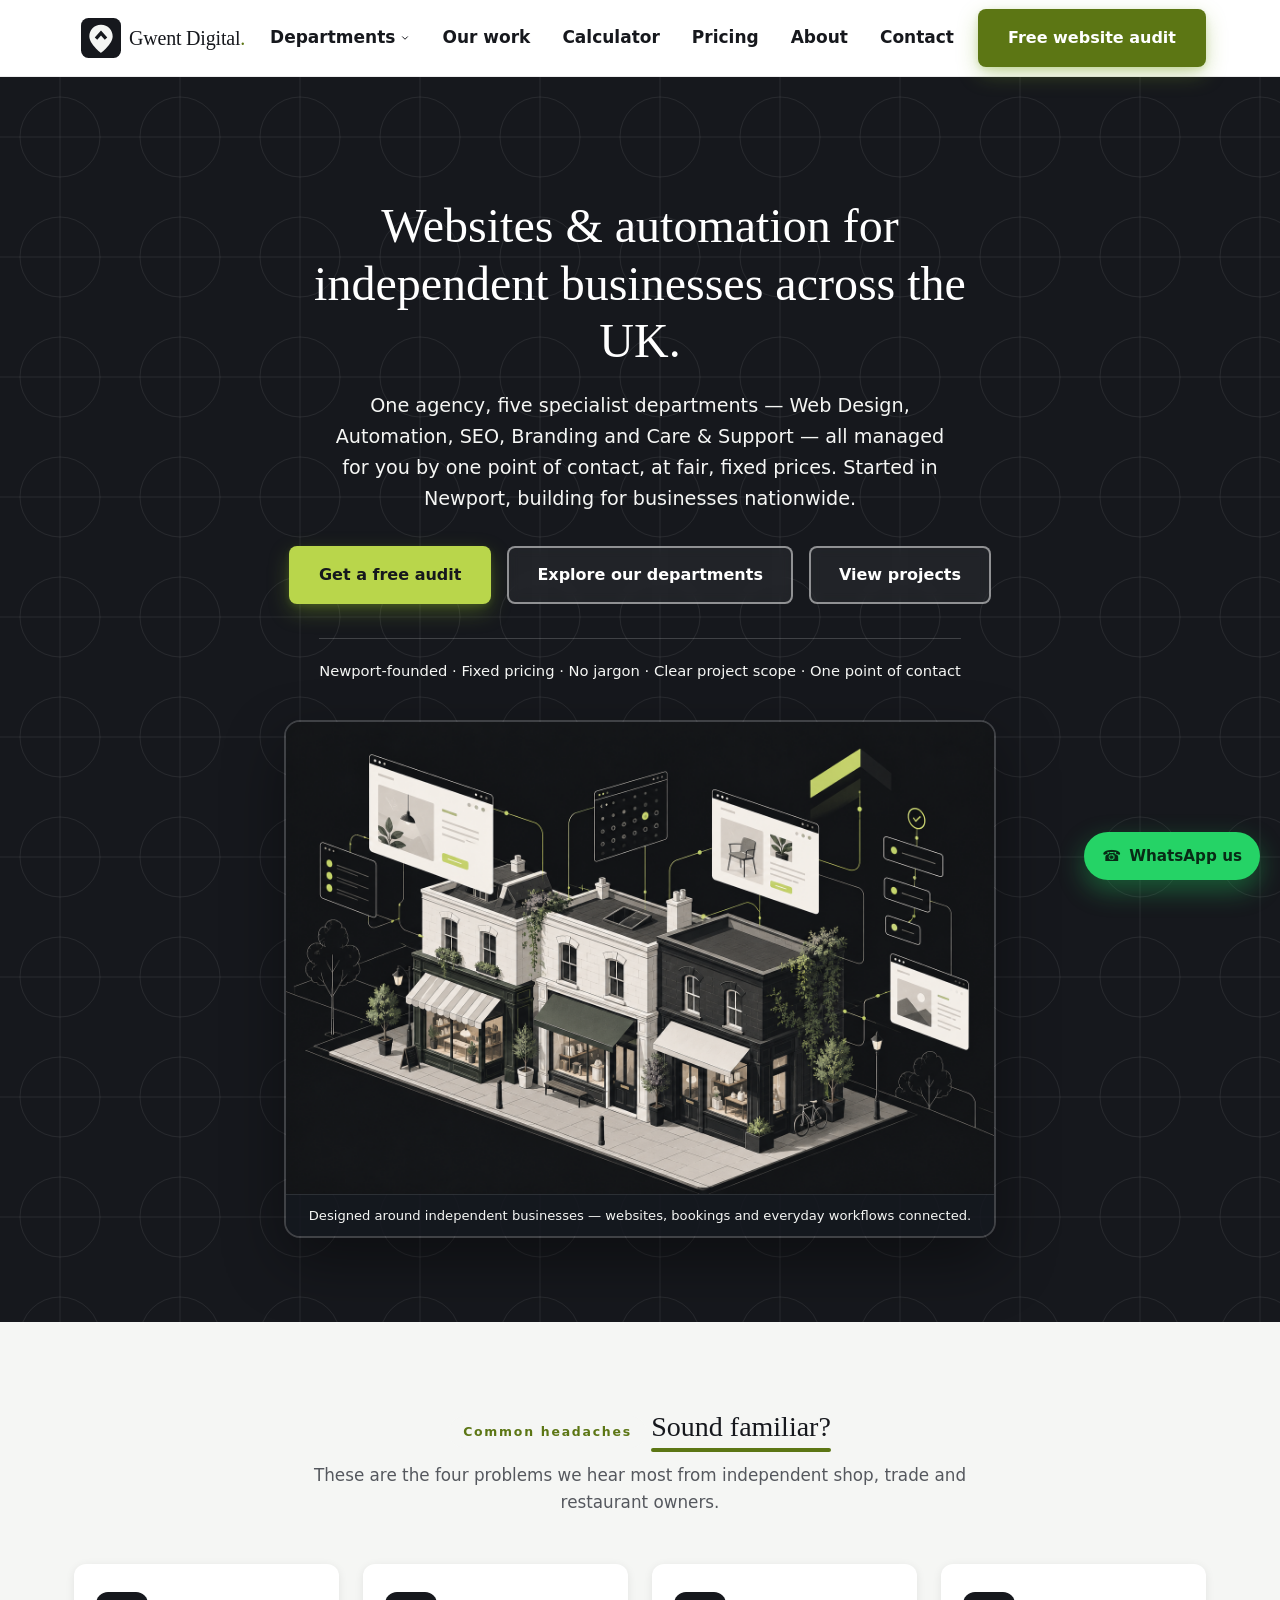
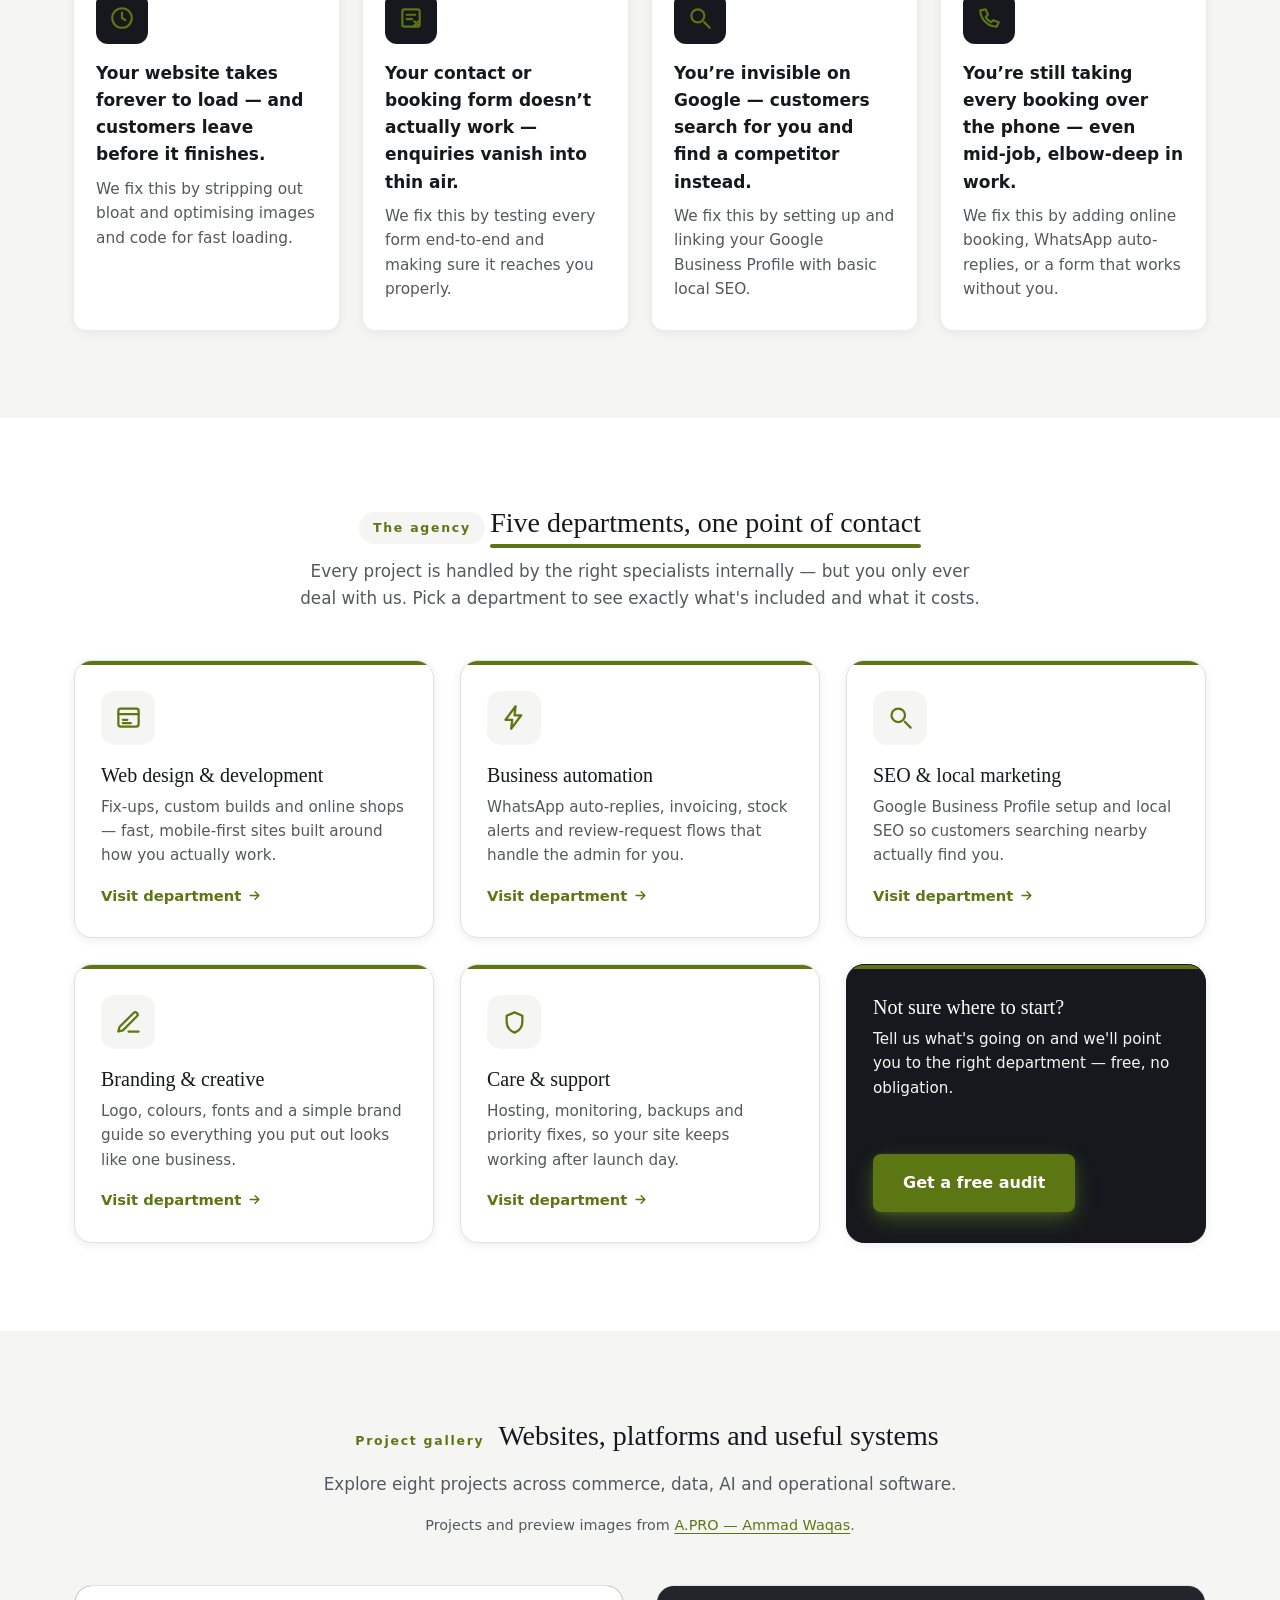
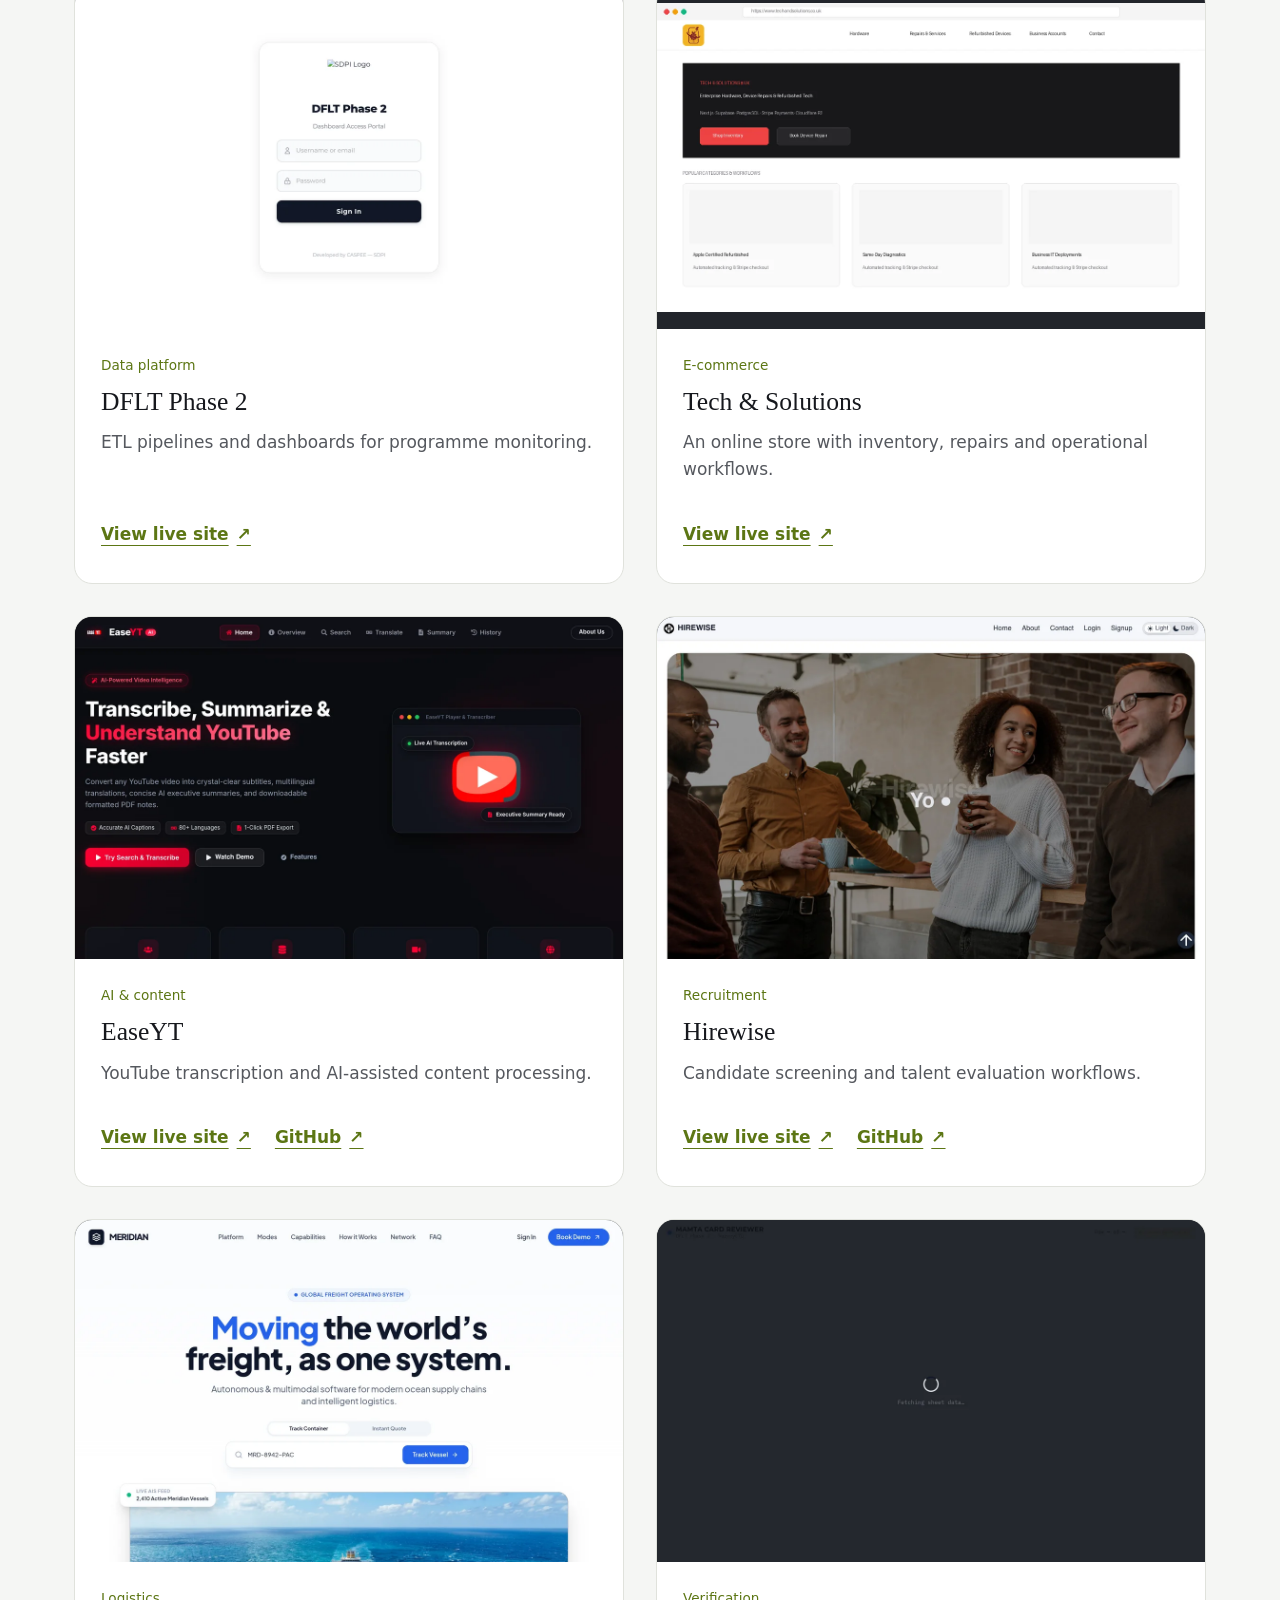
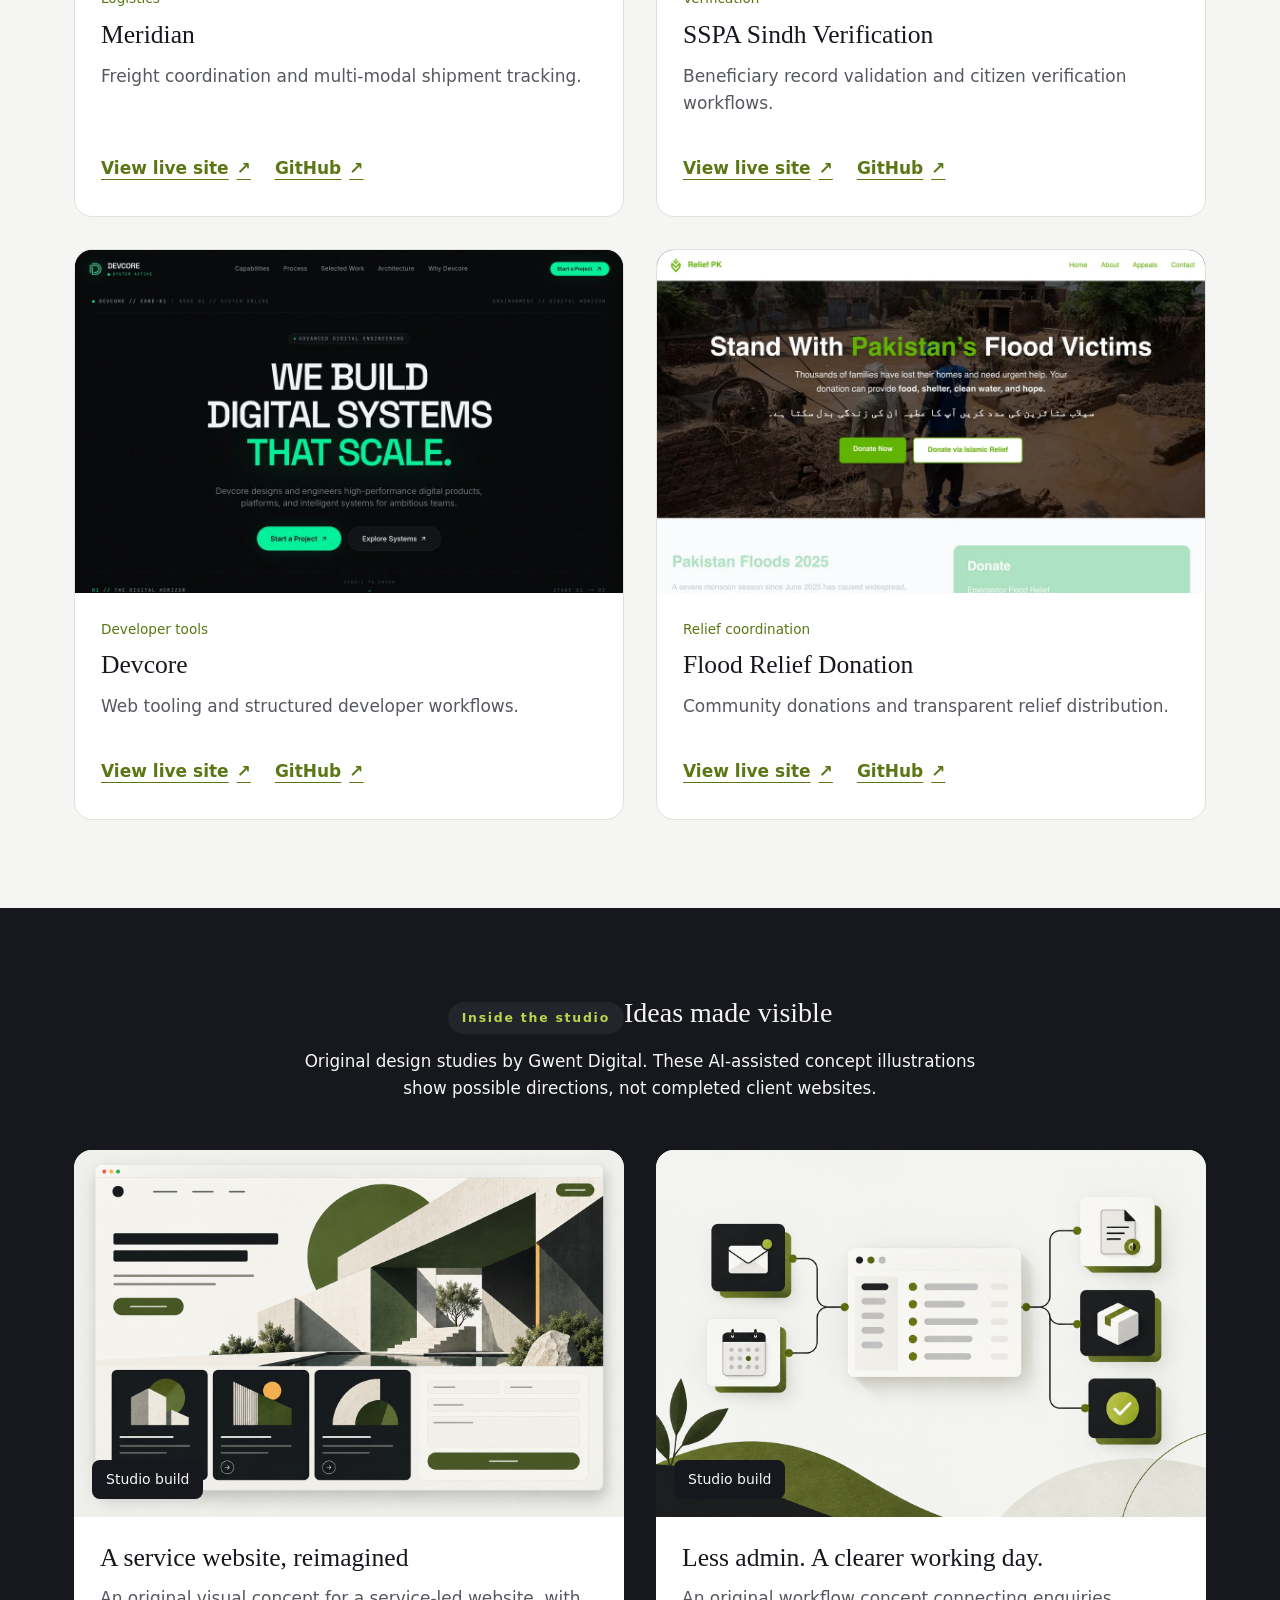
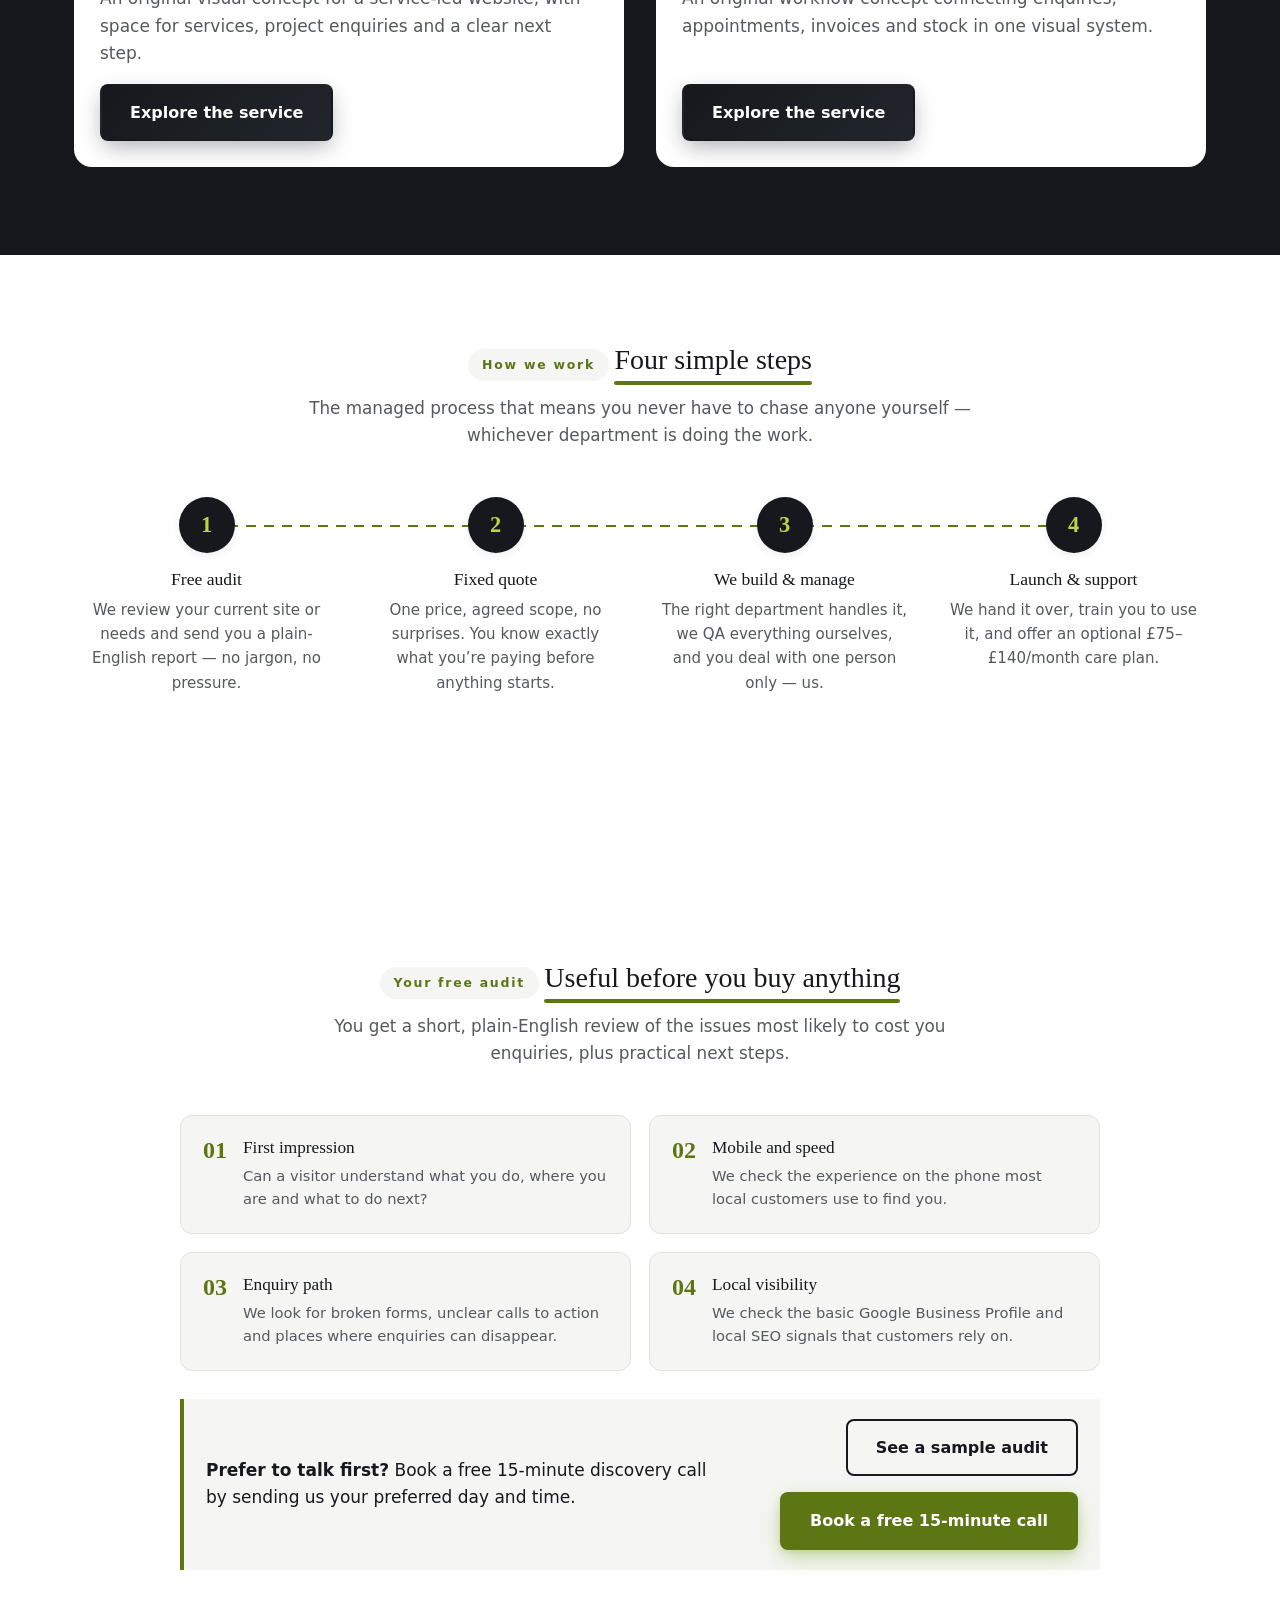
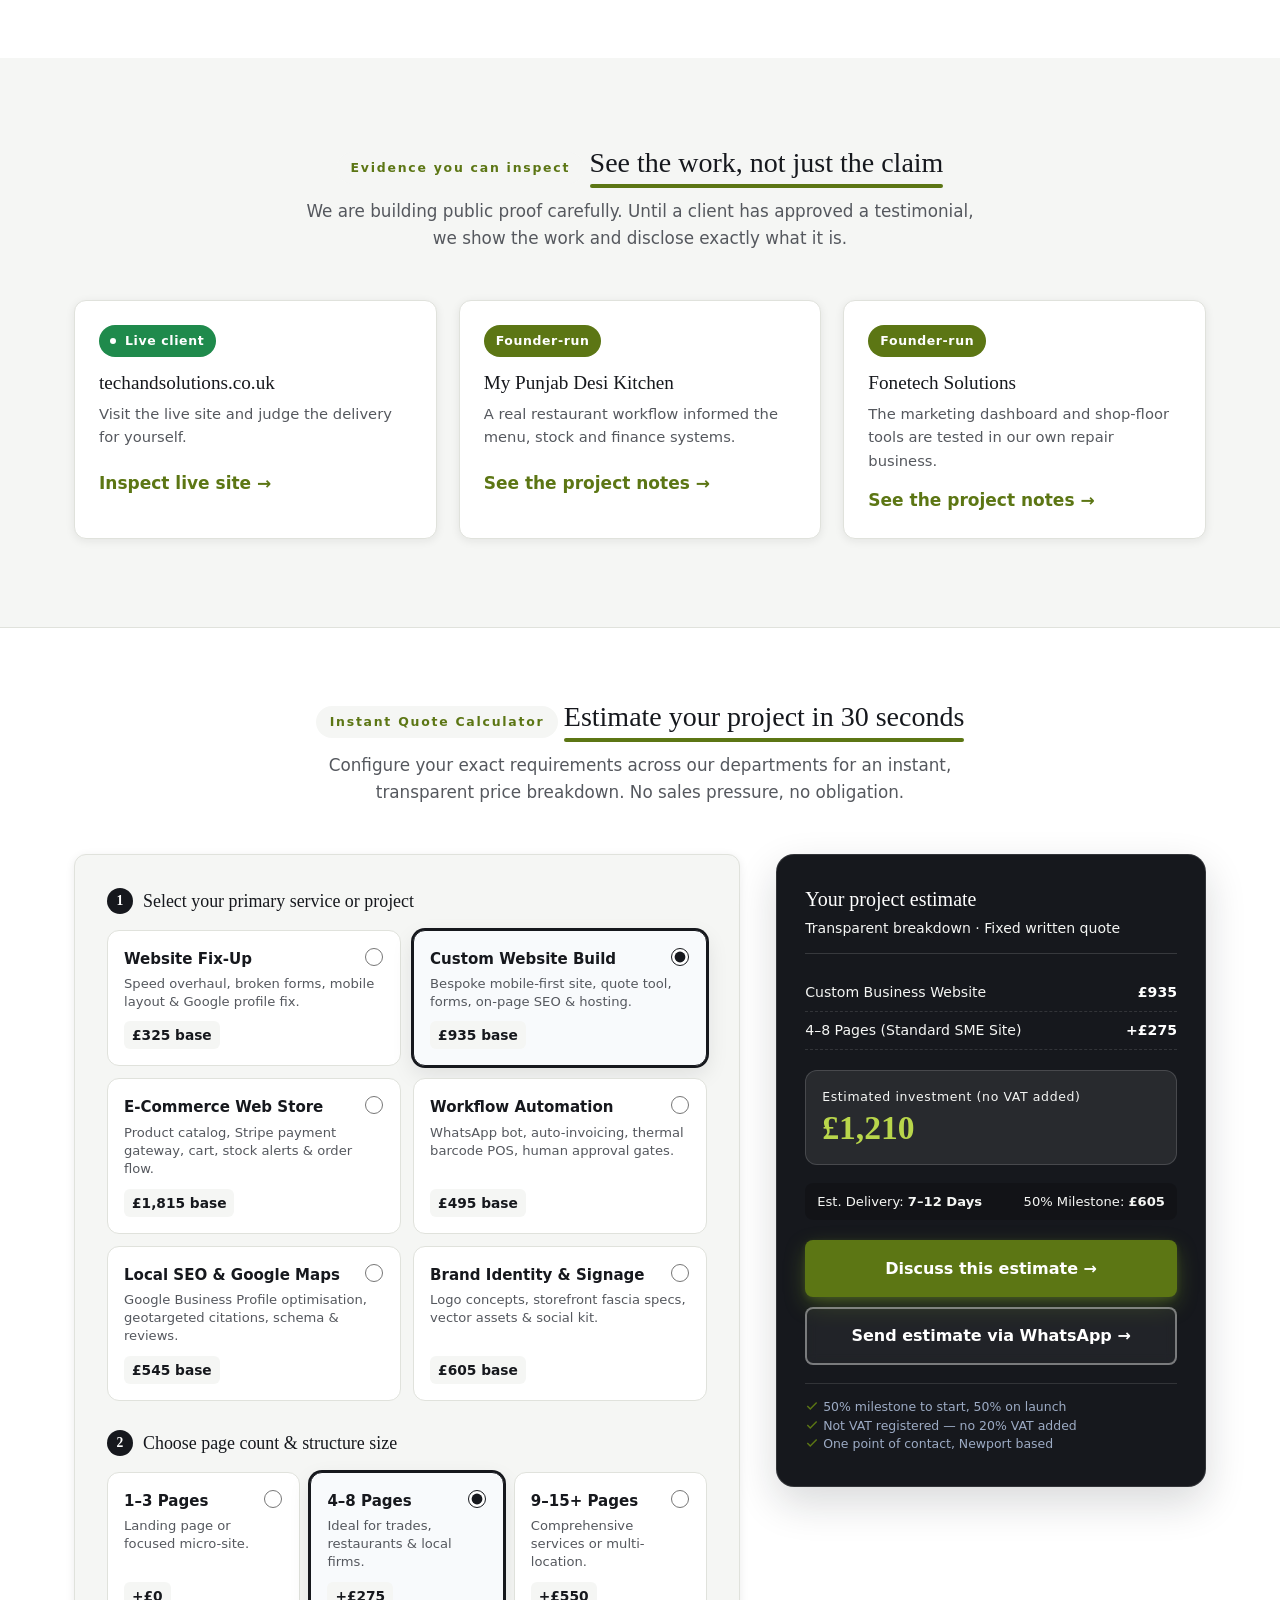
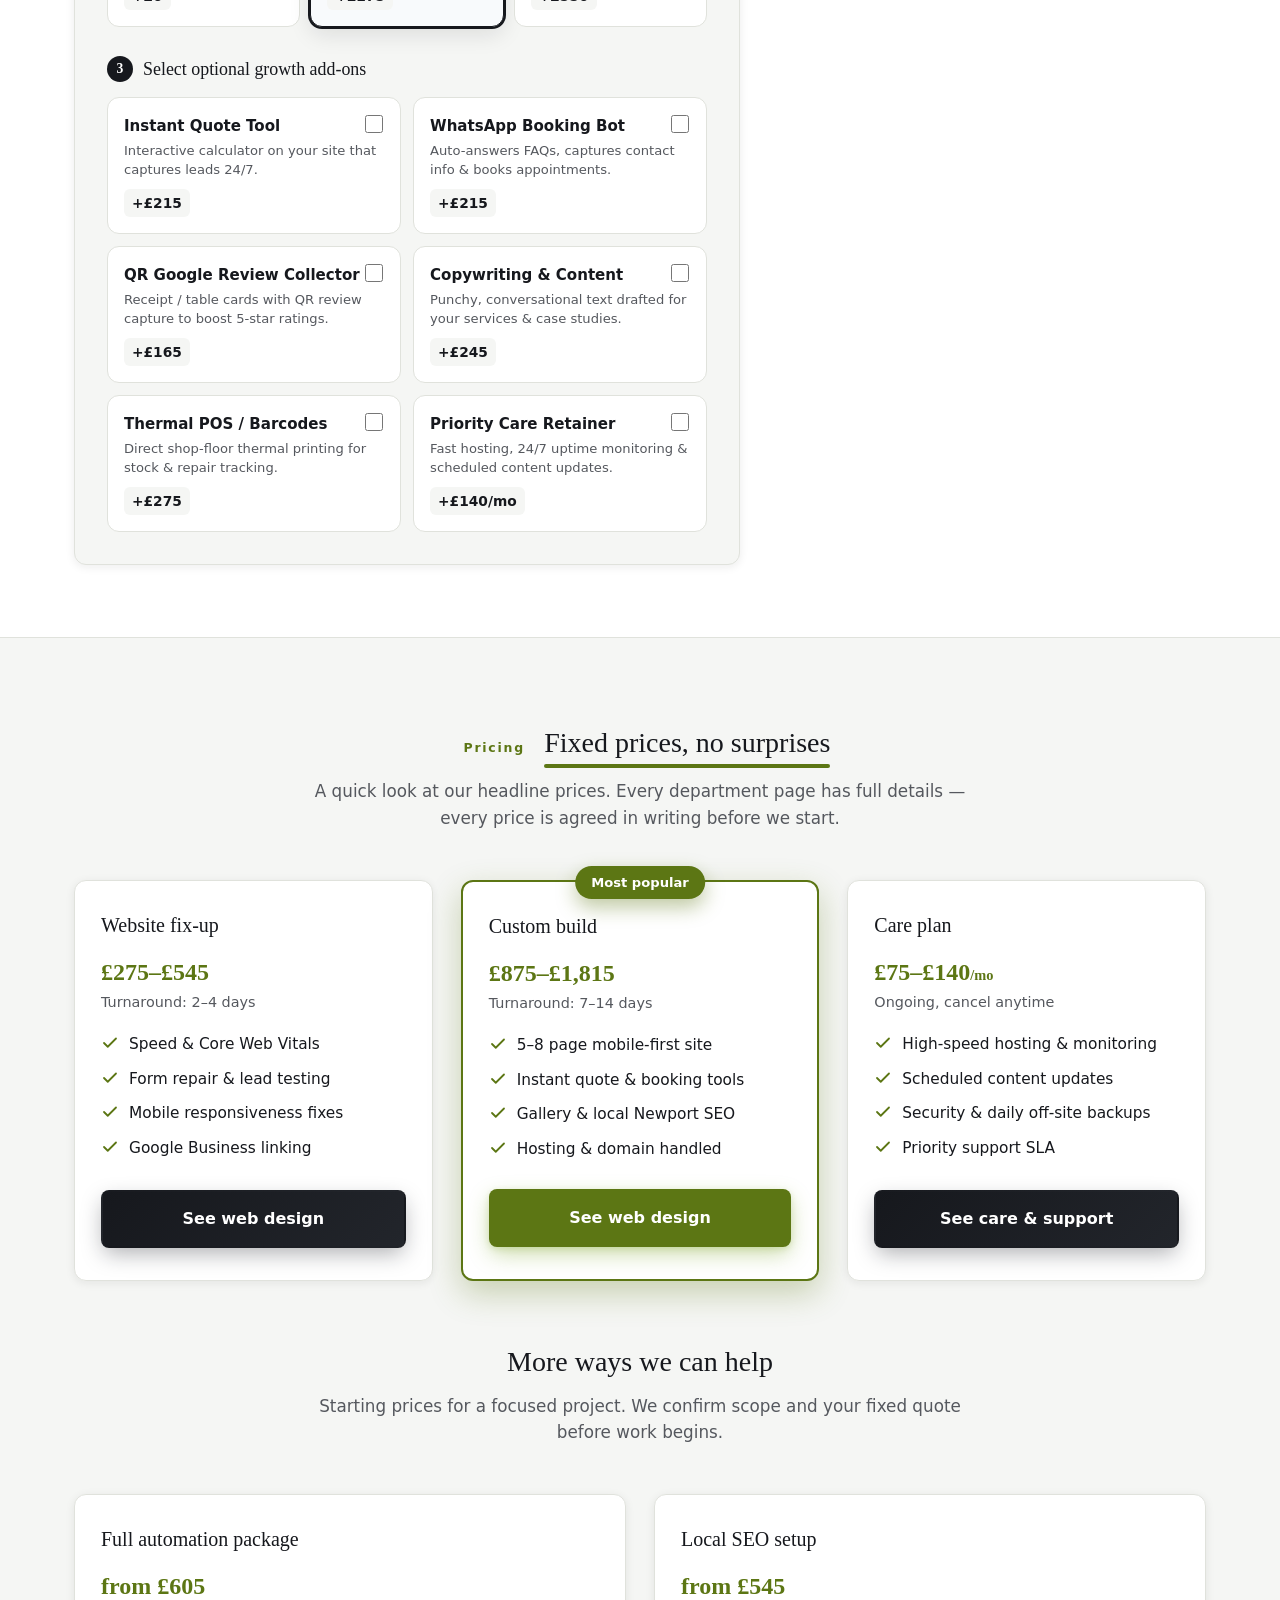
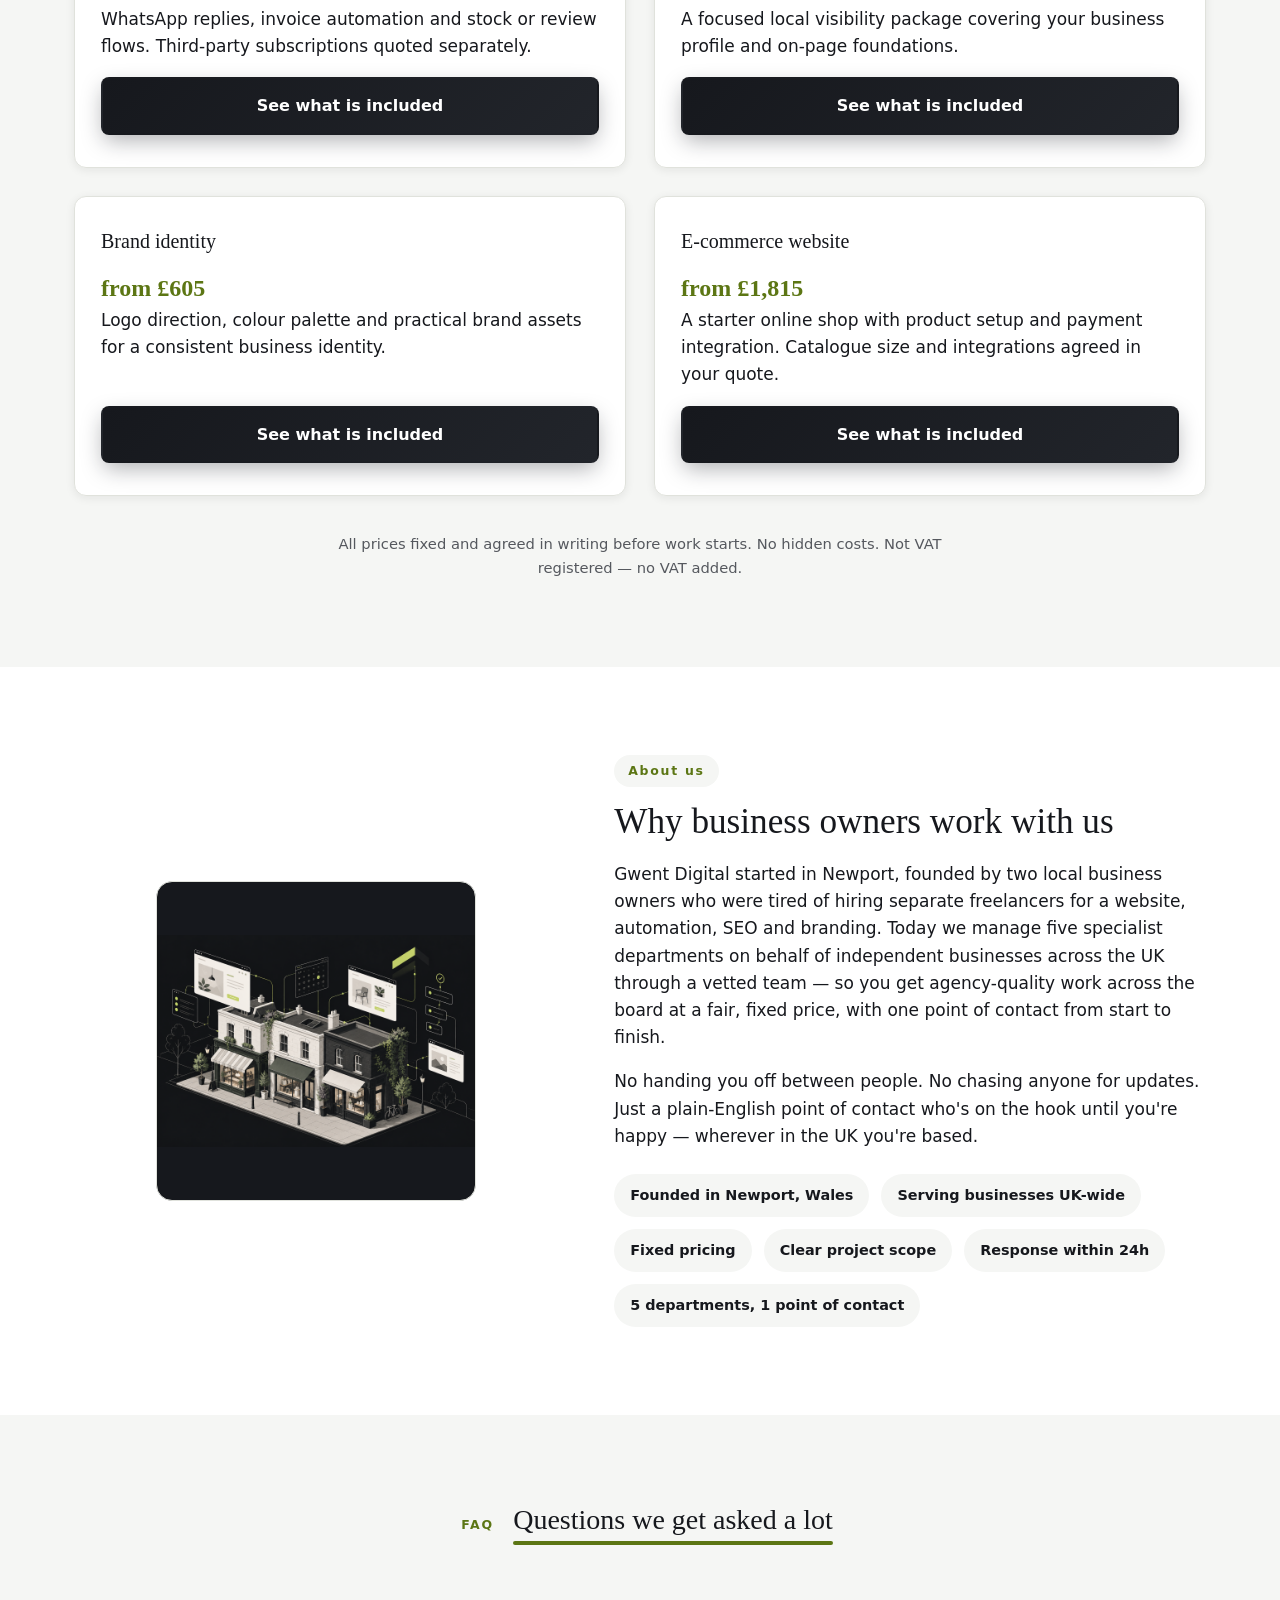
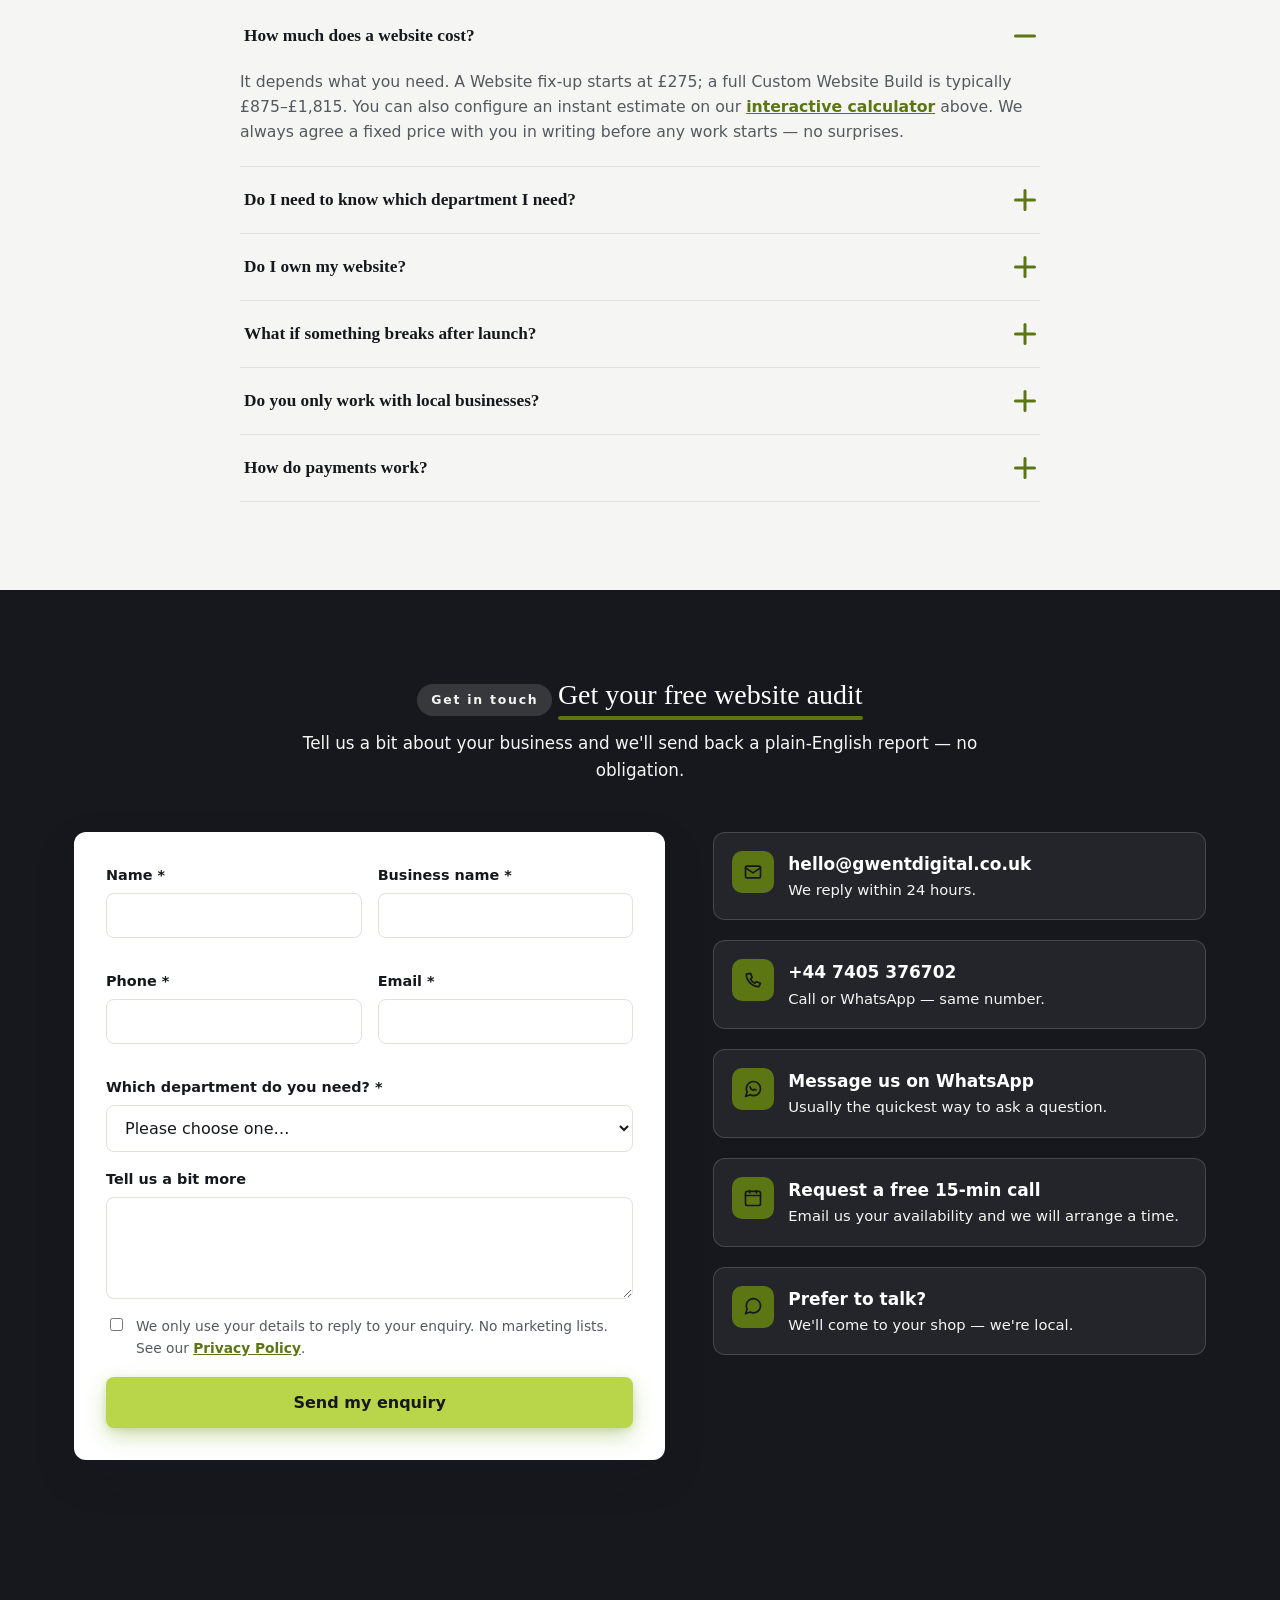
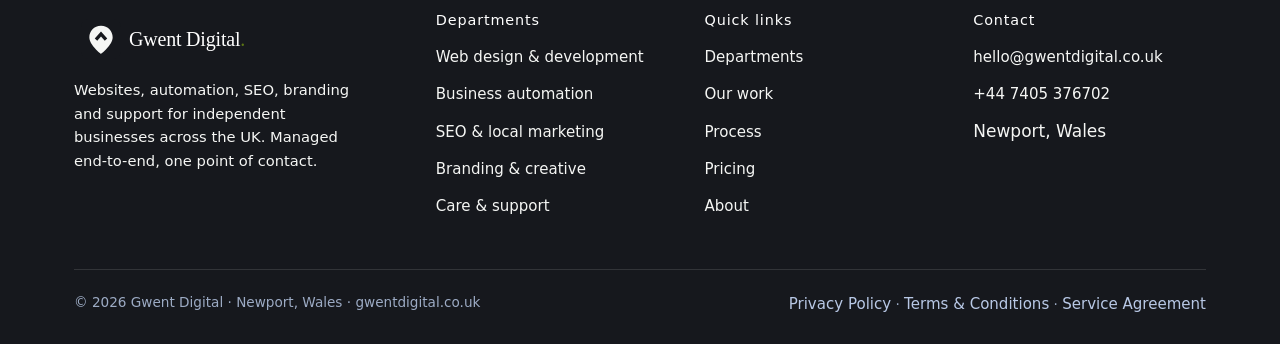
==== commit 424cb513: "Update service pricing and remove unused legacy images" ====
--- a/index.html
+++ b/index.html
@@ -300,7 +300,7 @@
       <div class="process-step">
         <div class="step-num">4</div>
         <h3>Launch &amp; support</h3>
-        <p>We hand it over, train you to use it, and offer an optional &pound;65&ndash;&pound;125/month care plan.</p>
+        <p>We hand it over, train you to use it, and offer an optional &pound;75&ndash;&pound;140/month care plan.</p>
       </div>
     </div>
     <p class="process-footer reveal">You never chase a freelancer. That&rsquo;s our job.</p>
@@ -365,57 +365,57 @@
           </div>
           <div class="calc-radio-grid">
             <label class="calc-choice">
-              <input type="radio" name="calc-project" value="fixup" data-price="295" data-name="Website Fix-Up &amp; Speed Refresh" data-dept="Web Design &amp; Development" data-turnaround="2&ndash;4 Days">
+              <input type="radio" name="calc-project" value="fixup" data-price="325" data-name="Website Fix-Up &amp; Speed Refresh" data-dept="Web Design &amp; Development" data-turnaround="2&ndash;4 Days">
               <div>
                 <div class="calc-choice-header">Website Fix-Up</div>
                 <div class="calc-choice-desc">Speed overhaul, broken forms, mobile layout &amp; Google profile fix.</div>
               </div>
-              <span class="calc-choice-price">&pound;295 base</span>
+              <span class="calc-choice-price">&pound;325 base</span>
             </label>
 
             <label class="calc-choice active">
-              <input type="radio" name="calc-project" value="custom" data-price="850" data-name="Custom Business Website" data-dept="Web Design &amp; Development" data-turnaround="7&ndash;12 Days" checked>
+              <input type="radio" name="calc-project" value="custom" data-price="935" data-name="Custom Business Website" data-dept="Web Design &amp; Development" data-turnaround="7&ndash;12 Days" checked>
               <div>
                 <div class="calc-choice-header">Custom Website Build</div>
                 <div class="calc-choice-desc">Bespoke mobile-first site, quote tool, forms, on-page SEO &amp; hosting.</div>
               </div>
-              <span class="calc-choice-price">&pound;850 base</span>
-            </label>
-
-            <label class="calc-choice">
-              <input type="radio" name="calc-project" value="ecommerce" data-price="1650" data-name="Full E-Commerce Web Store" data-dept="Web Design &amp; Development" data-turnaround="14&ndash;20 Days">
+              <span class="calc-choice-price">&pound;935 base</span>
+            </label>
+
+            <label class="calc-choice">
+              <input type="radio" name="calc-project" value="ecommerce" data-price="1815" data-name="Full E-Commerce Web Store" data-dept="Web Design &amp; Development" data-turnaround="14&ndash;20 Days">
               <div>
                 <div class="calc-choice-header">E-Commerce Web Store</div>
                 <div class="calc-choice-desc">Product catalog, Stripe payment gateway, cart, stock alerts &amp; order flow.</div>
               </div>
-              <span class="calc-choice-price">&pound;1,650 base</span>
-            </label>
-
-            <label class="calc-choice">
-              <input type="radio" name="calc-project" value="automation" data-price="450" data-name="Business Workflow Automation" data-dept="Business Automation" data-turnaround="5&ndash;8 Days">
+              <span class="calc-choice-price">&pound;1,815 base</span>
+            </label>
+
+            <label class="calc-choice">
+              <input type="radio" name="calc-project" value="automation" data-price="495" data-name="Business Workflow Automation" data-dept="Business Automation" data-turnaround="5&ndash;8 Days">
               <div>
                 <div class="calc-choice-header">Workflow Automation</div>
                 <div class="calc-choice-desc">WhatsApp bot, auto-invoicing, thermal barcode POS, human approval gates.</div>
               </div>
-              <span class="calc-choice-price">&pound;450 base</span>
-            </label>
-
-            <label class="calc-choice">
-              <input type="radio" name="calc-project" value="seo" data-price="495" data-name="Local SEO &amp; Google Maps Domination" data-dept="SEO &amp; Local Marketing" data-turnaround="7&ndash;10 Days">
+              <span class="calc-choice-price">&pound;495 base</span>
+            </label>
+
+            <label class="calc-choice">
+              <input type="radio" name="calc-project" value="seo" data-price="545" data-name="Local SEO &amp; Google Maps Domination" data-dept="SEO &amp; Local Marketing" data-turnaround="7&ndash;10 Days">
               <div>
                 <div class="calc-choice-header">Local SEO &amp; Google Maps</div>
                 <div class="calc-choice-desc">Google Business Profile optimisation, geotargeted citations, schema &amp; reviews.</div>
               </div>
-              <span class="calc-choice-price">&pound;495 base</span>
-            </label>
-
-            <label class="calc-choice">
-              <input type="radio" name="calc-project" value="branding" data-price="550" data-name="Full Brand Identity &amp; Signage" data-dept="Branding &amp; Creative" data-turnaround="7&ndash;10 Days">
+              <span class="calc-choice-price">&pound;545 base</span>
+            </label>
+
+            <label class="calc-choice">
+              <input type="radio" name="calc-project" value="branding" data-price="605" data-name="Full Brand Identity &amp; Signage" data-dept="Branding &amp; Creative" data-turnaround="7&ndash;10 Days">
               <div>
                 <div class="calc-choice-header">Brand Identity &amp; Signage</div>
                 <div class="calc-choice-desc">Logo concepts, storefront fascia specs, vector assets &amp; social kit.</div>
               </div>
-              <span class="calc-choice-price">&pound;550 base</span>
+              <span class="calc-choice-price">&pound;605 base</span>
             </label>
           </div>
         </div>
@@ -437,21 +437,21 @@
             </label>
 
             <label class="calc-choice active">
-              <input type="radio" name="calc-pages" value="pages-4-8" data-price="250" data-name="4&ndash;8 Pages (Standard SME Site)" checked>
+              <input type="radio" name="calc-pages" value="pages-4-8" data-price="275" data-name="4&ndash;8 Pages (Standard SME Site)" checked>
               <div>
                 <div class="calc-choice-header">4&ndash;8 Pages</div>
                 <div class="calc-choice-desc">Ideal for trades, restaurants &amp; local firms.</div>
               </div>
-              <span class="calc-choice-price">+&pound;250</span>
-            </label>
-
-            <label class="calc-choice">
-              <input type="radio" name="calc-pages" value="pages-9-15" data-price="500" data-name="9&ndash;15+ Pages (Multi-Service / Catalog)">
+              <span class="calc-choice-price">+&pound;275</span>
+            </label>
+
+            <label class="calc-choice">
+              <input type="radio" name="calc-pages" value="pages-9-15" data-price="550" data-name="9&ndash;15+ Pages (Multi-Service / Catalog)">
               <div>
                 <div class="calc-choice-header">9&ndash;15+ Pages</div>
                 <div class="calc-choice-desc">Comprehensive services or multi-location.</div>
               </div>
-              <span class="calc-choice-price">+&pound;500</span>
+              <span class="calc-choice-price">+&pound;550</span>
             </label>
           </div>
         </div>
@@ -464,57 +464,57 @@
           </div>
           <div class="calc-checkbox-grid">
             <label class="calc-choice">
-              <input type="checkbox" name="calc-addon" value="addon-quote" data-price="195" data-name="Instant Quote Calculator for Your Clients" data-is-monthly="false">
+              <input type="checkbox" name="calc-addon" value="addon-quote" data-price="215" data-name="Instant Quote Calculator for Your Clients" data-is-monthly="false">
               <div>
                 <div class="calc-choice-header">Instant Quote Tool</div>
                 <div class="calc-choice-desc">Interactive calculator on your site that captures leads 24/7.</div>
               </div>
-              <span class="calc-choice-price">+&pound;195</span>
-            </label>
-
-            <label class="calc-choice">
-              <input type="checkbox" name="calc-addon" value="addon-whatsapp" data-price="195" data-name="WhatsApp Booking &amp; Auto-Responder" data-is-monthly="false">
+              <span class="calc-choice-price">+&pound;215</span>
+            </label>
+
+            <label class="calc-choice">
+              <input type="checkbox" name="calc-addon" value="addon-whatsapp" data-price="215" data-name="WhatsApp Booking &amp; Auto-Responder" data-is-monthly="false">
               <div>
                 <div class="calc-choice-header">WhatsApp Booking Bot</div>
                 <div class="calc-choice-desc">Auto-answers FAQs, captures contact info &amp; books appointments.</div>
               </div>
-              <span class="calc-choice-price">+&pound;195</span>
-            </label>
-
-            <label class="calc-choice">
-              <input type="checkbox" name="calc-addon" value="addon-reviews" data-price="150" data-name="QR Review Collector System" data-is-monthly="false">
+              <span class="calc-choice-price">+&pound;215</span>
+            </label>
+
+            <label class="calc-choice">
+              <input type="checkbox" name="calc-addon" value="addon-reviews" data-price="165" data-name="QR Review Collector System" data-is-monthly="false">
               <div>
                 <div class="calc-choice-header">QR Google Review Collector</div>
                 <div class="calc-choice-desc">Receipt / table cards with QR review capture to boost 5-star ratings.</div>
               </div>
-              <span class="calc-choice-price">+&pound;150</span>
-            </label>
-
-            <label class="calc-choice">
-              <input type="checkbox" name="calc-addon" value="addon-copy" data-price="220" data-name="Professional Copywriting &amp; Content" data-is-monthly="false">
+              <span class="calc-choice-price">+&pound;165</span>
+            </label>
+
+            <label class="calc-choice">
+              <input type="checkbox" name="calc-addon" value="addon-copy" data-price="245" data-name="Professional Copywriting &amp; Content" data-is-monthly="false">
               <div>
                 <div class="calc-choice-header">Copywriting &amp; Content</div>
                 <div class="calc-choice-desc">Punchy, conversational text drafted for your services &amp; case studies.</div>
               </div>
-              <span class="calc-choice-price">+&pound;220</span>
-            </label>
-
-            <label class="calc-choice">
-              <input type="checkbox" name="calc-addon" value="addon-pos" data-price="250" data-name="Thermal ESC/POS Barcode Generator" data-is-monthly="false">
+              <span class="calc-choice-price">+&pound;245</span>
+            </label>
+
+            <label class="calc-choice">
+              <input type="checkbox" name="calc-addon" value="addon-pos" data-price="275" data-name="Thermal ESC/POS Barcode Generator" data-is-monthly="false">
               <div>
                 <div class="calc-choice-header">Thermal POS / Barcodes</div>
                 <div class="calc-choice-desc">Direct shop-floor thermal printing for stock &amp; repair tracking.</div>
               </div>
-              <span class="calc-choice-price">+&pound;250</span>
-            </label>
-
-            <label class="calc-choice">
-              <input type="checkbox" name="calc-addon" value="addon-care" data-price="125" data-name="Priority Care &amp; Fast Hosting Plan" data-is-monthly="true">
+              <span class="calc-choice-price">+&pound;275</span>
+            </label>
+
+            <label class="calc-choice">
+              <input type="checkbox" name="calc-addon" value="addon-care" data-price="140" data-name="Priority Care &amp; Fast Hosting Plan" data-is-monthly="true">
               <div>
                 <div class="calc-choice-header">Priority Care Retainer</div>
                 <div class="calc-choice-desc">Fast hosting, 24/7 uptime monitoring &amp; scheduled content updates.</div>
               </div>
-              <span class="calc-choice-price">+&pound;125/mo</span>
+              <span class="calc-choice-price">+&pound;140/mo</span>
             </label>
           </div>
         </div>
@@ -532,13 +532,13 @@
 
         <div class="calc-total-card">
           <div class="calc-total-label">Estimated investment (no VAT added)</div>
-          <div class="calc-total-amount" id="calc-total-amount">&pound;1,100</div>
+          <div class="calc-total-amount" id="calc-total-amount">&pound;1,210</div>
           <div class="calc-monthly-amount" id="calc-monthly-amount" style="display:none;"></div>
         </div>
 
         <div class="calc-meta-strip">
           <span>Est. Delivery: <strong id="calc-turnaround">7&ndash;12 Days</strong></span>
-          <span>50% Milestone: <strong id="calc-deposit">&pound;550</strong></span>
+          <span>50% Milestone: <strong id="calc-deposit">&pound;605</strong></span>
         </div>
 
         <div class="calc-summary-actions">
@@ -568,7 +568,7 @@
 
       <div class="price-card">
         <h3>Website fix-up</h3>
-        <div class="service-price">&pound;250&ndash;&pound;495</div>
+        <div class="service-price">&pound;275&ndash;&pound;545</div>
         <div class="service-turn">Turnaround: 2&ndash;4 days</div>
         <ul class="check-list">
           <li><svg viewBox="0 0 24 24" fill="none" stroke-width="2.4" stroke-linecap="round" stroke-linejoin="round"><path d="M20 6L9 17l-5-5"/></svg> Speed &amp; Core Web Vitals</li>
@@ -582,7 +582,7 @@
       <div class="price-card popular">
         <span class="ribbon">Most popular</span>
         <h3>Custom build</h3>
-        <div class="service-price">&pound;795&ndash;&pound;1,650</div>
+        <div class="service-price">&pound;875&ndash;&pound;1,815</div>
         <div class="service-turn">Turnaround: 7&ndash;14 days</div>
         <ul class="check-list">
           <li><svg viewBox="0 0 24 24" fill="none" stroke-width="2.4" stroke-linecap="round" stroke-linejoin="round"><path d="M20 6L9 17l-5-5"/></svg> 5&ndash;8 page mobile-first site</li>
@@ -595,7 +595,7 @@
 
       <div class="price-card">
         <h3>Care plan</h3>
-        <div class="service-price">&pound;65&ndash;&pound;125<span style="font-size:.9rem;">/mo</span></div>
+        <div class="service-price">&pound;75&ndash;&pound;140<span style="font-size:.9rem;">/mo</span></div>
         <div class="service-turn">Ongoing, cancel anytime</div>
         <ul class="check-list">
           <li><svg viewBox="0 0 24 24" fill="none" stroke-width="2.4" stroke-linecap="round" stroke-linejoin="round"><path d="M20 6L9 17l-5-5"/></svg> High-speed hosting &amp; monitoring</li>
@@ -607,6 +607,7 @@
       </div>
 
     </div>
+<div class="section-head additional-pricing-head"><h2>More ways we can help</h2><p>Starting prices for a focused project. We confirm scope and your fixed quote before work begins.</p></div><div class="pricing-grid additional-pricing"><article class="price-card"><h3>Full automation package</h3><div class="service-price">from &pound;605</div><p>WhatsApp replies, invoice automation and stock or review flows. Third-party subscriptions quoted separately.</p><a class="btn btn-navy btn-block" href="departments/automation.html">See what is included</a></article><article class="price-card"><h3>Local SEO setup</h3><div class="service-price">from &pound;545</div><p>A focused local visibility package covering your business profile and on-page foundations.</p><a class="btn btn-navy btn-block" href="departments/seo-marketing.html">See what is included</a></article><article class="price-card"><h3>Brand identity</h3><div class="service-price">from &pound;605</div><p>Logo direction, colour palette and practical brand assets for a consistent business identity.</p><a class="btn btn-navy btn-block" href="departments/branding.html">See what is included</a></article><article class="price-card"><h3>E-commerce website</h3><div class="service-price">from &pound;1,815</div><p>A starter online shop with product setup and payment integration. Catalogue size and integrations agreed in your quote.</p><a class="btn btn-navy btn-block" href="departments/web-design.html">See what is included</a></article></div>
     <p class="pricing-note reveal">All prices fixed and agreed in writing before work starts. No hidden costs. Not VAT registered &mdash; no VAT added.</p>
   </div>
 </section>
@@ -647,7 +648,7 @@
     <div class="faq-list reveal">
       <div class="faq-item open">
         <button class="faq-q" aria-expanded="true">How much does a website cost?<span class="plus"></span></button>
-        <div class="faq-a"><p>It depends what you need. A Website fix-up starts at &pound;250; a full Custom Website Build is typically &pound;795&ndash;&pound;1,650. You can also configure an instant estimate on our <a href="#calculator" style="color:var(--accent-dark);font-weight:bold;">interactive calculator</a> above. We always agree a fixed price with you in writing before any work starts &mdash; no surprises.</p></div>
+        <div class="faq-a"><p>It depends what you need. A Website fix-up starts at &pound;275; a full Custom Website Build is typically &pound;875&ndash;&pound;1,815. You can also configure an instant estimate on our <a href="#calculator" style="color:var(--accent-dark);font-weight:bold;">interactive calculator</a> above. We always agree a fixed price with you in writing before any work starts &mdash; no surprises.</p></div>
       </div>
       <div class="faq-item">
         <button class="faq-q" aria-expanded="false">Do I need to know which department I need?<span class="plus"></span></button>
@@ -659,7 +660,7 @@
       </div>
       <div class="faq-item">
         <button class="faq-q" aria-expanded="false">What if something breaks after launch?<span class="plus"></span></button>
-        <div class="faq-a"><p>Every build includes an initial support period, and our Care &amp; Support department offers an optional Care plan (&pound;65&ndash;&pound;125/month) covering ongoing updates, monitoring and fixes, so you're never stuck.</p></div>
+        <div class="faq-a"><p>Every build includes an initial support period, and our Care &amp; Support department offers an optional Care plan (&pound;75&ndash;&pound;140/month) covering ongoing updates, monitoring and fixes, so you're never stuck.</p></div>
       </div>
       <div class="faq-item">
         <button class="faq-q" aria-expanded="false">Do you only work with local businesses?<span class="plus"></span></button>
--- a/assets/css/style.css
+++ b/assets/css/style.css
@@ -1241,3 +1241,8 @@
 .hero-visual img{height:auto;max-height:none;object-fit:contain;}
 .about-mark picture,.about-mark img{width:100%;height:auto;display:block;}
 section[id]{scroll-margin-top:90px;}
+
+.additional-pricing-head{margin-top:64px;}
+.additional-pricing{grid-template-columns:repeat(2,minmax(0,1fr));}
+.additional-pricing .btn{margin-top:auto;}
+@media(max-width:600px){.additional-pricing{grid-template-columns:1fr;}}
